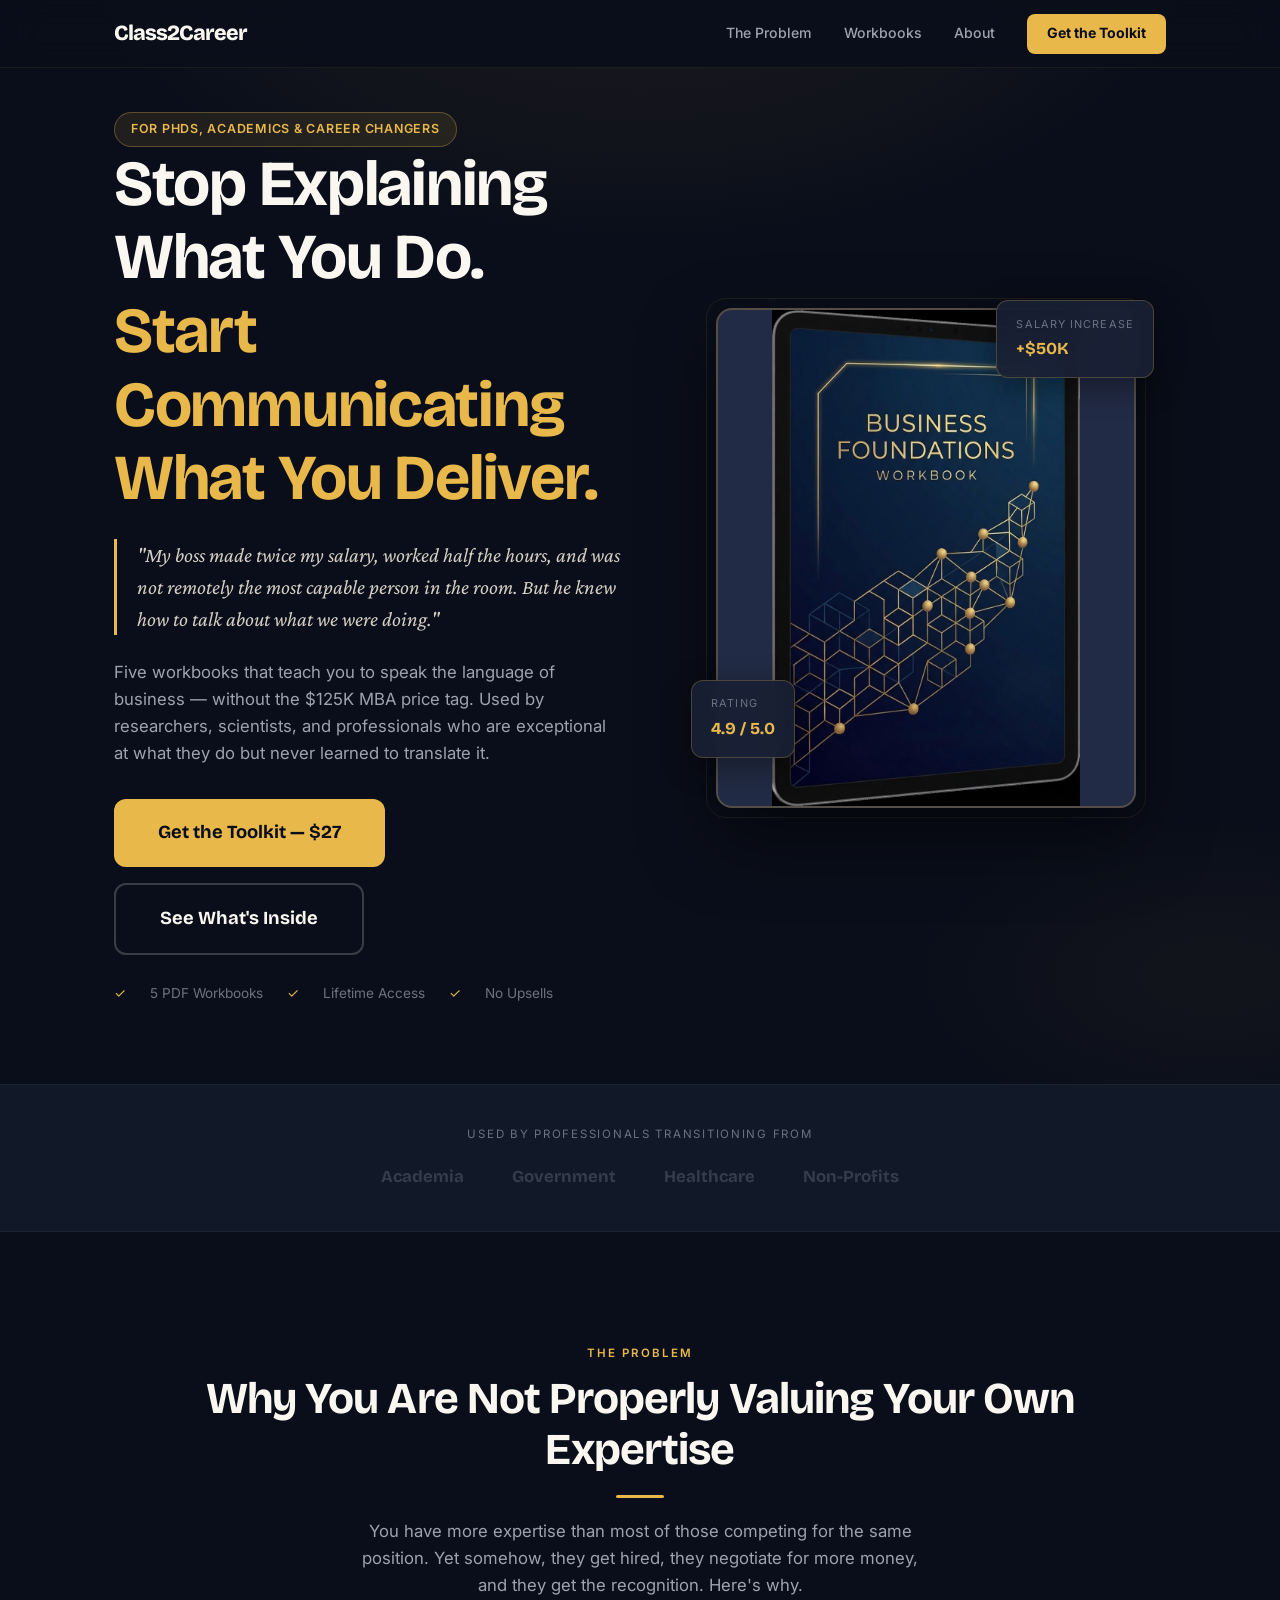
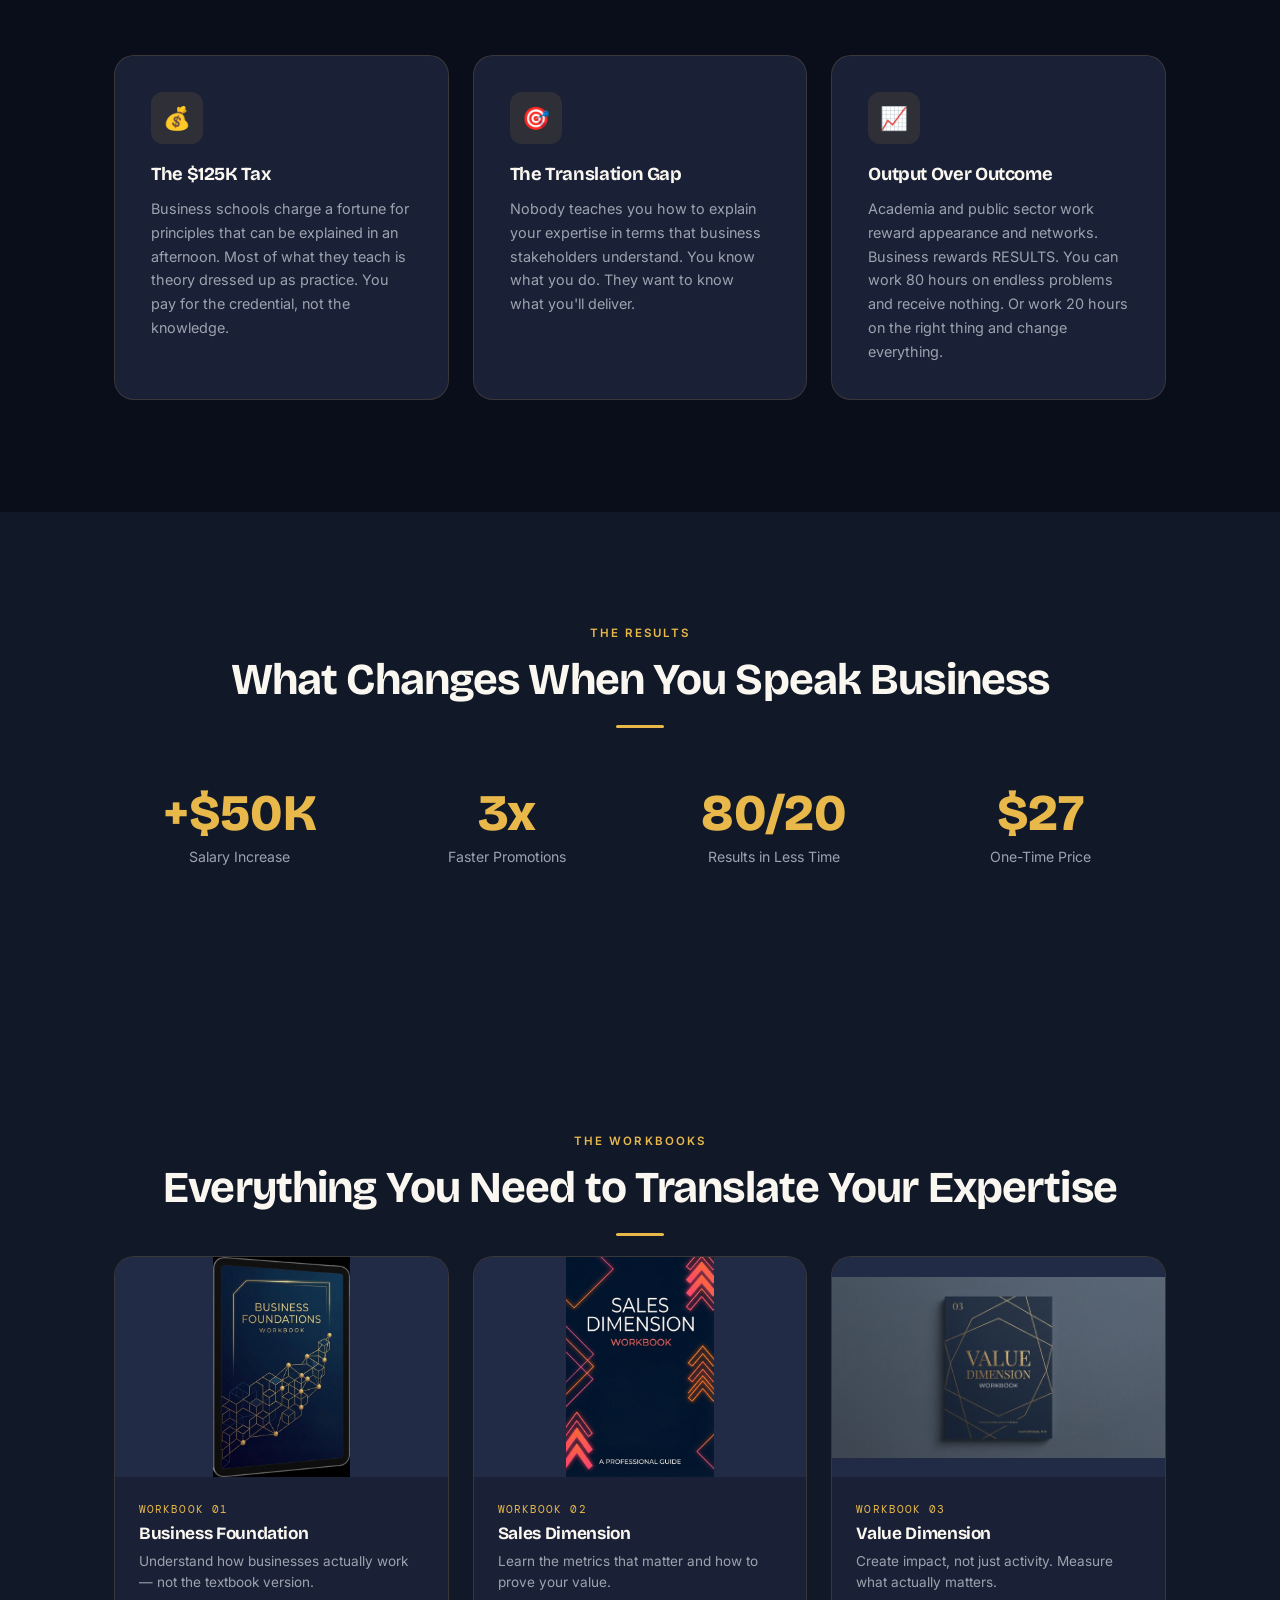
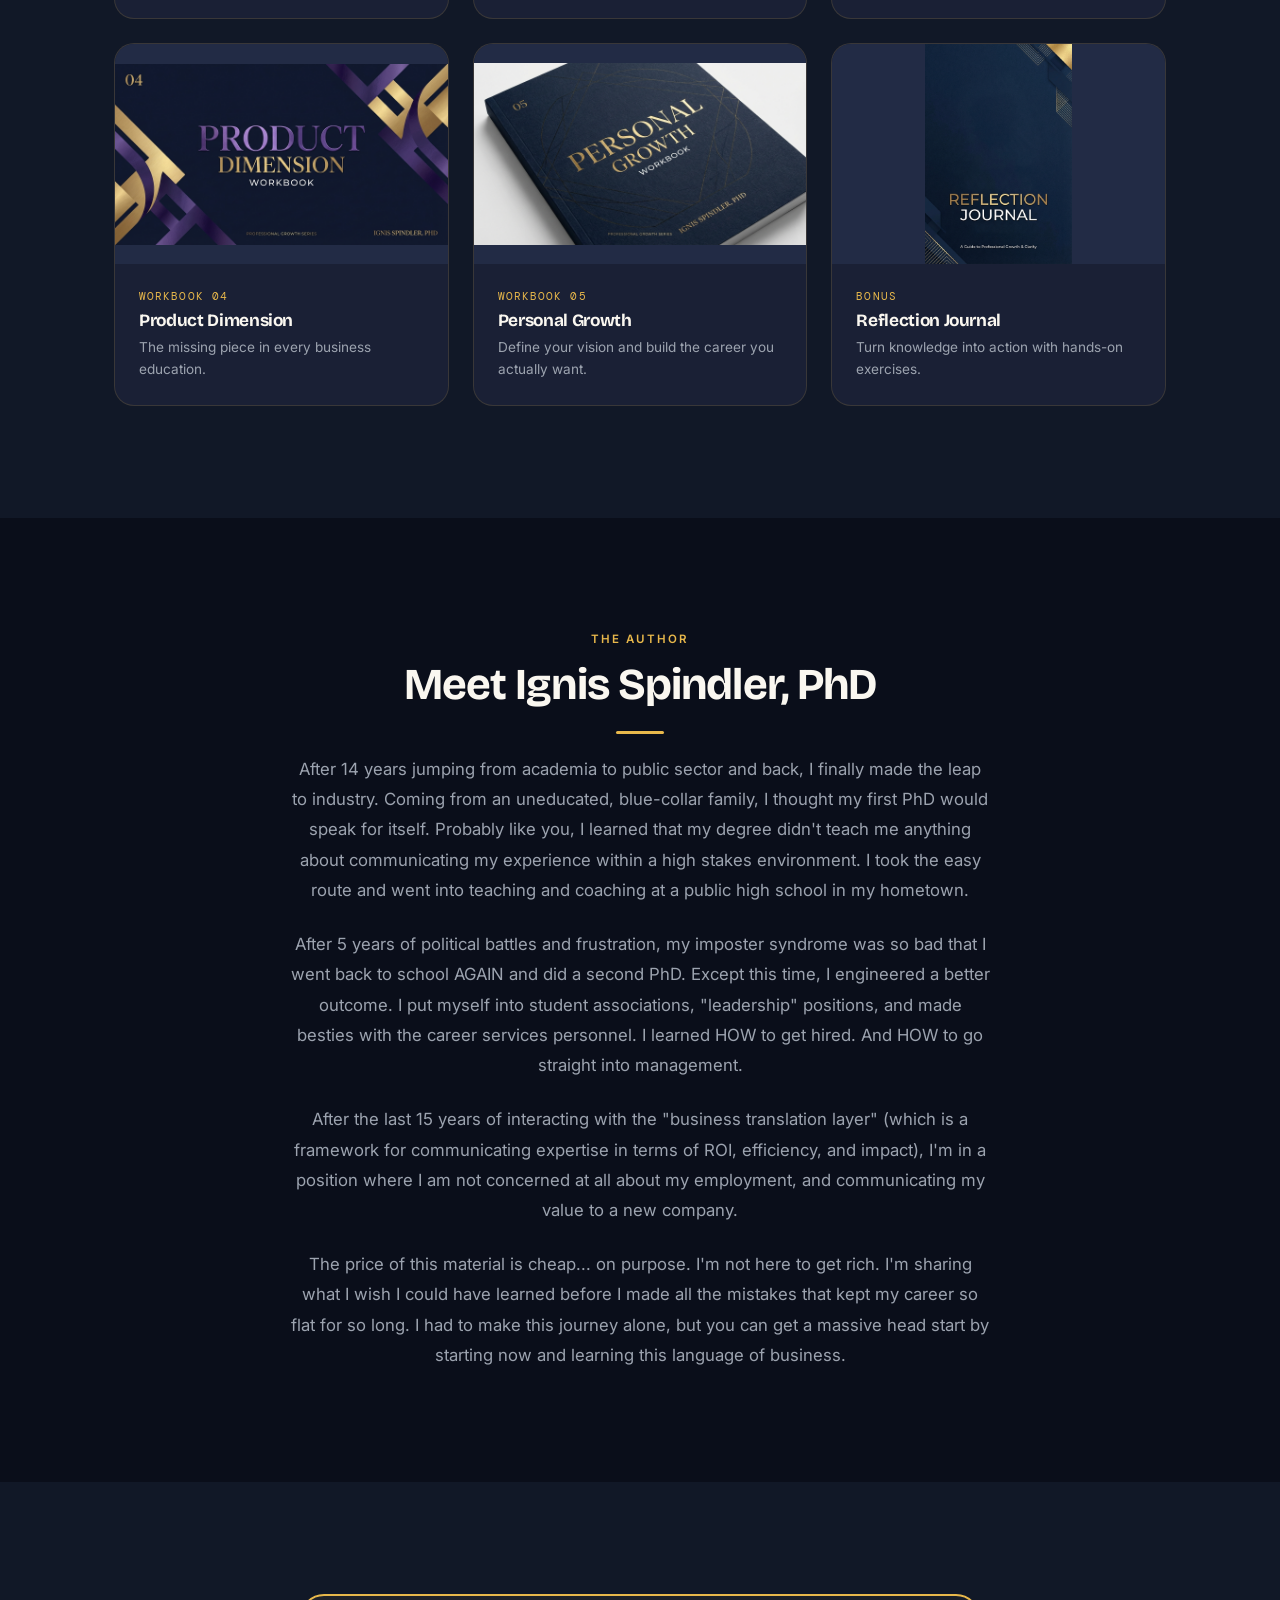
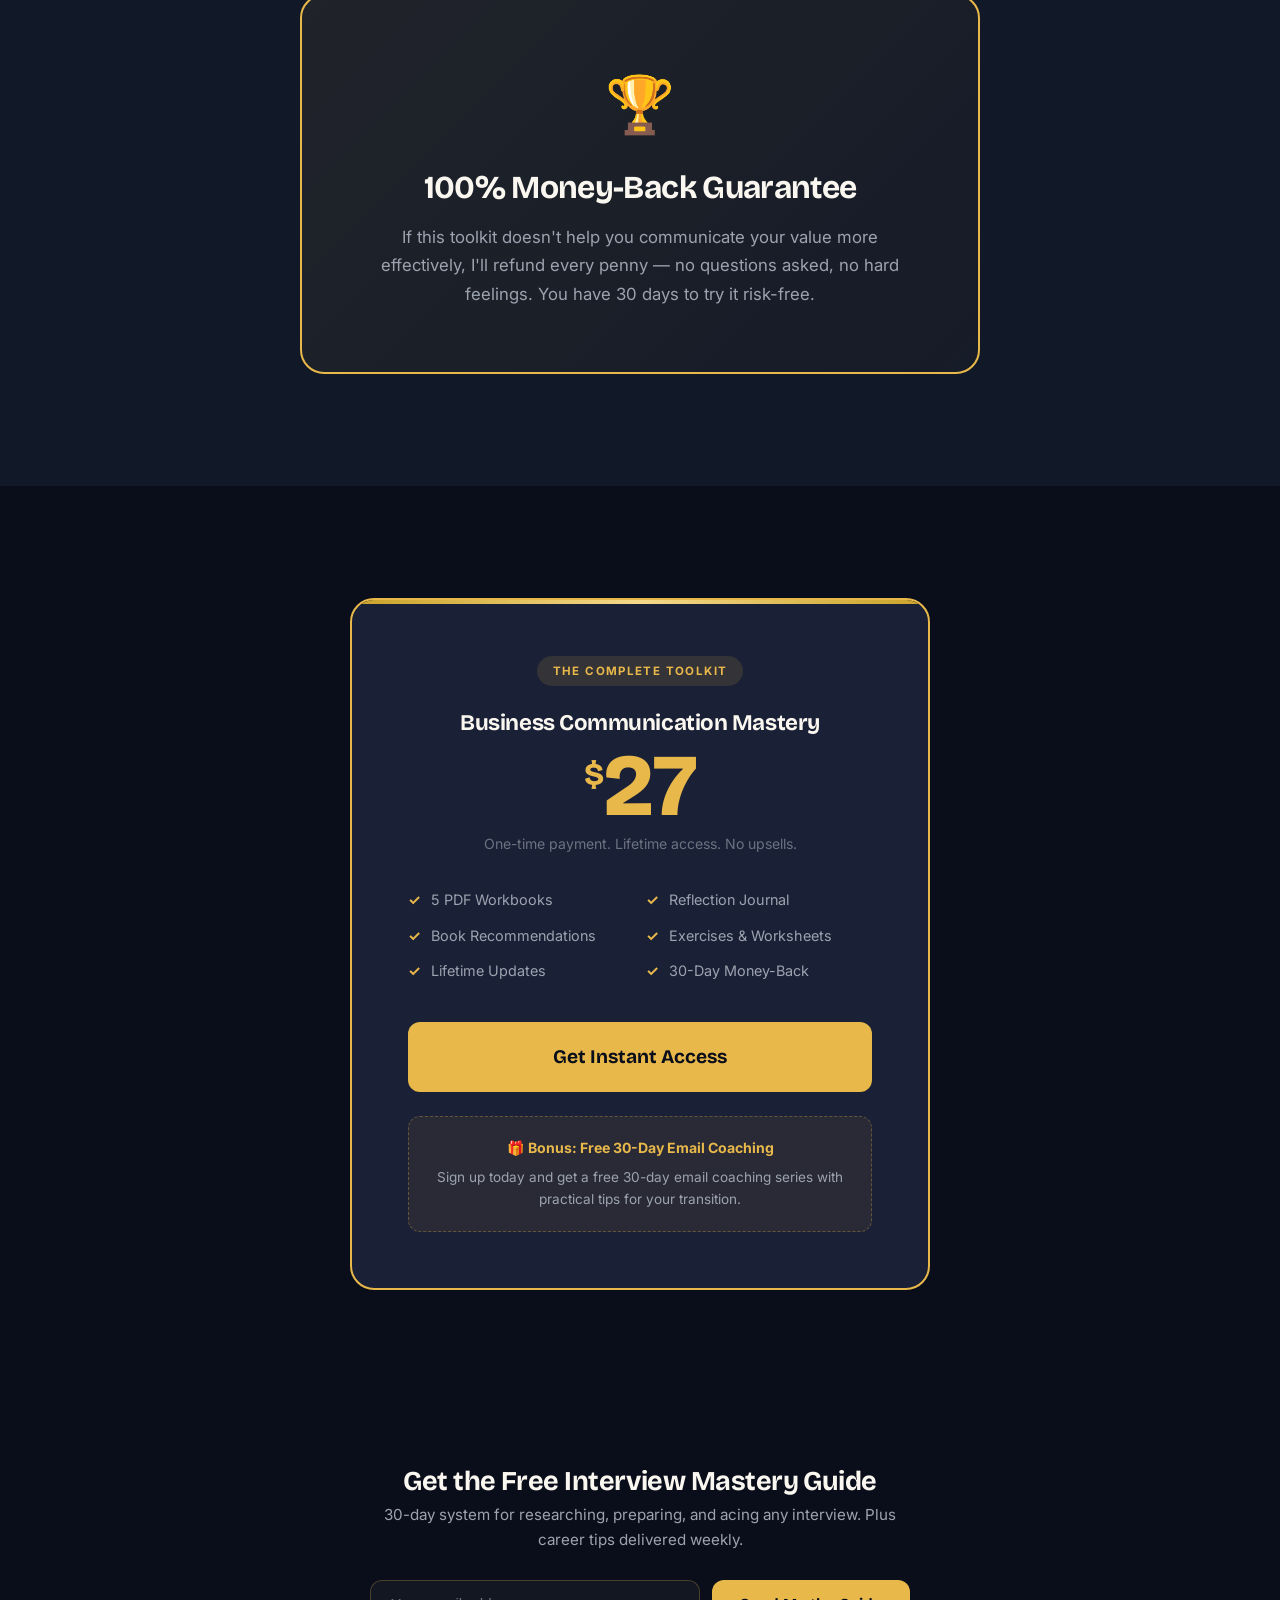
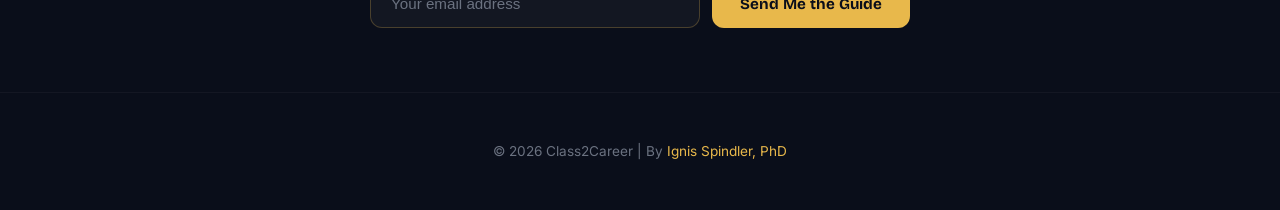
==== index.html @ 1e915c4b "Phase 1: persistent leads, Stripe webhook, product delivery - Replace SQLite (ephemeral /tmp) with U" ====
<!DOCTYPE html>
<html lang="en">
<head>
    <meta charset="UTF-8">
    <meta name="viewport" content="width=device-width, initial-scale=1.0">
    <title>Class2Career | The Business Communication Toolkit</title>
    <meta name="description" content="Stop explaining what you do. Start communicating what you deliver. 5 workbooks that teach you to speak the language of business — without the $125K MBA.">
    <link rel="icon" href="data:image/svg+xml,<svg xmlns='http://www.w3.org/2000/svg' viewBox='0 0 100 100'><rect width='100' height='100' rx='20' fill='%230A0E1A'/><text y='.9em' x='50%' text-anchor='middle' font-size='70' fill='%23E8B84B'>C2</text></svg>">
    <link rel="preconnect" href="https://fonts.googleapis.com">
    <link rel="preconnect" href="https://fonts.gstatic.com" crossorigin>
    <link href="https://fonts.googleapis.com/css2?family=Bricolage+Grotesque:opsz,wght@12..96,400;12..96,500;12..96,600;12..96,700;12..96,800&family=Crimson+Pro:ital,wght@0,400;0,500;0,600;1,400;1,500&family=DM+Mono:wght@400;500&family=Inter:wght@400;500;600&display=swap" rel="stylesheet">
    <style>
        :root {
            --bg-primary: #0A0E1A;
            --bg-secondary: #111827;
            --bg-card: #1A2035;
            --bg-card-hover: #222B45;
            --gold: #E8B84B;
            --gold-dark: #C9A227;
            --gold-light: #F5D98A;
            --cream: #FAF7F0;
            --cream-muted: #D4CEC3;
            --text-primary: #FAF7F0;
            --text-secondary: #9CA3AF;
            --text-muted: #6B7280;
            --border: rgba(232, 184, 75, 0.15);
            --border-hover: rgba(232, 184, 75, 0.4);
            --radius: 12px;
            --radius-lg: 20px;
        }
        * { margin: 0; padding: 0; box-sizing: border-box; }
        html { scroll-behavior: smooth; }
        body { font-family: 'Inter', sans-serif; background: var(--bg-primary); color: var(--text-primary); font-size: 16px; line-height: 1.6; overflow-x: hidden; }
        h1, h2, h3, h4 { font-family: 'Bricolage Grotesque', sans-serif; line-height: 1.15; letter-spacing: -0.02em; }
        img { max-width: 100%; display: block; }
        a { color: inherit; text-decoration: none; }
        .container { max-width: 1100px; margin: 0 auto; padding: 0 1.5rem; }
        .section { padding: 7rem 0; }
        .gold-line { width: 48px; height: 3px; background: var(--gold); border-radius: 2px; margin: 1.25rem auto; }
        .badge { display: inline-flex; align-items: center; gap: 0.5rem; background: rgba(232, 184, 75, 0.1); border: 1px solid rgba(232, 184, 75, 0.3); color: var(--gold); padding: 0.4rem 1rem; border-radius: 50px; font-size: 0.78rem; font-weight: 600; letter-spacing: 0.06em; text-transform: uppercase; }
        .btn { display: inline-flex; align-items: center; justify-content: center; gap: 0.5rem; padding: 1rem 2.25rem; font-family: 'Bricolage Grotesque', sans-serif; font-weight: 700; font-size: 1.05rem; border-radius: var(--radius); border: none; cursor: pointer; transition: all 0.25s ease; }
        .btn-primary { background: var(--gold); color: var(--bg-primary); }
        .btn-primary:hover { background: var(--gold-light); transform: translateY(-3px); box-shadow: 0 8px 30px rgba(232, 184, 75, 0.35); }
        .btn-outline { background: transparent; color: var(--cream); border: 2px solid rgba(250,247,240,0.2); }
        .btn-outline:hover { border-color: var(--gold); color: var(--gold); }
        .btn-lg { padding: 1.2rem 2.75rem; font-size: 1.15rem; }
        
        nav { position: fixed; top: 0; left: 0; right: 0; z-index: 1000; background: rgba(10, 14, 26, 0.93); backdrop-filter: blur(20px); border-bottom: 1px solid rgba(232, 184, 75, 0.08); padding: 0.85rem 0; }
        nav .container { display: flex; justify-content: space-between; align-items: center; }
        .nav-logo { font-family: 'Bricolage Grotesque', sans-serif; font-weight: 800; font-size: 1.35rem; color: var(--cream); letter-spacing: -1px; }
        .nav-logo span { color: var(--gold); }
        .nav-links { display: flex; align-items: center; gap: 2rem; }
        .nav-links a { color: var(--text-secondary); font-size: 0.88rem; font-weight: 500; transition: color 0.2s; }
        .nav-links a:hover { color: var(--cream); }
        .nav-cta { background: var(--gold); color: var(--bg-primary) !important; padding: 0.55rem 1.25rem; border-radius: 8px; font-weight: 700 !important; }
        .nav-cta:hover { background: var(--gold-light) !important; transform: translateY(-2px); }
        
        .hero { min-height: 100vh; padding: 7rem 0 5rem; background: var(--bg-primary); position: relative; overflow: hidden; }
        .hero::before { content: ''; position: absolute; inset: 0; pointer-events: none; background: radial-gradient(ellipse 80% 50% at 50% -5%, rgba(232, 184, 75, 0.09) 0%, transparent 55%), radial-gradient(ellipse 50% 30% at 95% 90%, rgba(232, 184, 75, 0.04) 0%, transparent 50%); }
        .hero-grid { display: grid; grid-template-columns: 1fr 480px; gap: 4rem; align-items: center; position: relative; z-index: 1; }
        .hero h1 { font-size: clamp(2.5rem, 5vw, 4rem); margin-bottom: 1.5rem; color: var(--cream); }
        .hero h1 .gold { color: var(--gold); }
        .hero-quote { font-family: 'Crimson Pro', serif; font-size: 1.3rem; color: var(--cream-muted); font-style: italic; margin-bottom: 1.5rem; padding-left: 1.25rem; border-left: 3px solid var(--gold); line-height: 1.55; }
        .hero-desc { font-size: 1.05rem; color: var(--text-secondary); margin-bottom: 2rem; max-width: 500px; }
        .hero-cta-group { display: flex; gap: 1rem; flex-wrap: wrap; margin-bottom: 1.75rem; }
        .hero-meta { display: flex; align-items: center; gap: 1.5rem; flex-wrap: wrap; font-size: 0.85rem; color: var(--text-muted); }
        .hero-meta span { display: flex; align-items: center; gap: 0.4rem; }
        .hero-meta .check { color: var(--gold); }
        
        .hero-visual { position: relative; display: flex; justify-content: center; }
        .hero-image-wrapper { position: relative; width: 100%; max-width: 420px; }
        .hero-image-wrapper img { width: 100%; max-height: 500px; object-fit: contain; background: var(--bg-card-hover); border-radius: 16px; border: 2px solid rgba(232, 184, 75, 0.25); box-shadow: 0 30px 70px rgba(0,0,0,0.5); }
        .hero-image-wrapper::before { content: ''; position: absolute; inset: -10px; border: 1px solid rgba(232, 184, 75, 0.1); border-radius: 20px; z-index: -1; }
        .float-card { position: absolute; background: rgba(26, 32, 53, 0.92); border: 1px solid rgba(232, 184, 75, 0.25); border-radius: 12px; padding: 0.9rem 1.2rem; backdrop-filter: blur(12px); box-shadow: 0 8px 30px rgba(0,0,0,0.4); }
        .float-card.top-right { top: -8px; right: -18px; }
        .float-card.bottom-left { bottom: 50px; left: -25px; }
        .float-card .card-label { font-size: 0.68rem; text-transform: uppercase; letter-spacing: 0.1em; color: var(--text-muted); margin-bottom: 0.2rem; }
        .float-card .card-value { font-family: 'Bricolage Grotesque', sans-serif; font-weight: 700; font-size: 1.05rem; color: var(--gold); }
        
        .logos-bar { padding: 2.5rem 0; background: var(--bg-secondary); border-top: 1px solid rgba(255,255,255,0.04); border-bottom: 1px solid rgba(255,255,255,0.04); }
        .logos-bar p, .logos-bar-label { text-align: center; font-size: 0.72rem; text-transform: uppercase; letter-spacing: 0.15em; color: var(--text-muted); margin-bottom: 1.25rem; }
        .logos-row { display: flex; justify-content: center; align-items: center; gap: 3rem; flex-wrap: wrap; }
        .logo-item { font-family: 'Bricolage Grotesque', sans-serif; font-weight: 700; font-size: 1.05rem; color: var(--text-muted); opacity: 0.4; }
        
        .section-label { text-align: center; font-size: 0.72rem; text-transform: uppercase; letter-spacing: 0.18em; color: var(--gold); font-weight: 600; margin-bottom: 0.75rem; }
        .section-title { text-align: center; font-size: clamp(1.8rem, 3.5vw, 2.75rem); color: var(--cream); margin-bottom: 0.75rem; }
        .section-subtitle { text-align: center; font-size: 1.05rem; color: var(--text-secondary); max-width: 560px; margin: 0 auto 3.5rem; }
        
        .problem-grid { display: grid; grid-template-columns: repeat(3, 1fr); gap: 1.5rem; }
        .problem-card { background: var(--bg-card); border: 1px solid var(--border); border-radius: var(--radius-lg); padding: 2.25rem; transition: all 0.3s ease; }
        .problem-card:hover { border-color: var(--border-hover); transform: translateY(-4px); }
        .problem-icon { width: 52px; height: 52px; background: rgba(232, 184, 75, 0.1); border-radius: 12px; display: flex; align-items: center; justify-content: center; font-size: 1.4rem; margin-bottom: 1.25rem; }
        .problem-card h3 { font-size: 1.15rem; margin-bottom: 0.75rem; color: var(--cream); }
        .problem-card p { font-size: 0.9rem; color: var(--text-secondary); line-height: 1.65; }
        
        .results-grid { display: grid; grid-template-columns: repeat(4, 1fr); gap: 1rem; }
        .result-item { text-align: center; padding: 2.5rem 1rem; }
        .result-number { font-family: 'Bricolage Grotesque', sans-serif; font-size: 3.2rem; font-weight: 800; color: var(--gold); line-height: 1; margin-bottom: 0.4rem; }
        .result-label { color: var(--text-secondary); font-size: 0.88rem; }
        
        .workbooks-grid { display: grid; grid-template-columns: repeat(3, 1fr); gap: 1.5rem; }
        .workbook-card { background: var(--bg-card); border: 1px solid var(--border); border-radius: var(--radius-lg); overflow: hidden; transition: all 0.3s ease; }
        .workbook-card:hover { border-color: var(--border-hover); transform: translateY(-8px); box-shadow: 0 20px 50px rgba(0,0,0,0.35); }
        .workbook-card img { width: 100%; height: 220px; object-fit: contain; background: var(--bg-card-hover); }
        .workbook-card-body { padding: 1.5rem; }
        .workbook-card-number { font-family: 'DM Mono', monospace; font-size: 0.68rem; color: var(--gold); letter-spacing: 0.1em; text-transform: uppercase; margin-bottom: 0.35rem; }
        .workbook-card h4 { font-size: 1.08rem; margin-bottom: 0.4rem; color: var(--cream); }
        .workbook-card p { font-size: 0.85rem; color: var(--text-secondary); }
        
        .guarantee-box { background: linear-gradient(135deg, rgba(232, 184, 75, 0.07) 0%, rgba(232, 184, 75, 0.02) 100%); border: 2px solid var(--gold); border-radius: 24px; padding: 4rem; text-align: center; max-width: 680px; margin: 0 auto; }
        .guarantee-icon { font-size: 3.5rem; margin-bottom: 1.25rem; }
        .guarantee-box h2 { font-size: 2rem; margin-bottom: 1rem; color: var(--cream); }
        .guarantee-box p { color: var(--text-secondary); font-size: 1.05rem; line-height: 1.7; }
        
        .pricing-card { background: var(--bg-card); border: 2px solid var(--gold); border-radius: 24px; padding: 3.5rem; text-align: center; max-width: 580px; margin: 0 auto; position: relative; overflow: hidden; }
        .pricing-card::before { content: ''; position: absolute; top: 0; left: 0; right: 0; height: 4px; background: linear-gradient(90deg, var(--gold-dark), var(--gold-light), var(--gold-dark)); }
        .pricing-label { display: inline-block; background: rgba(232, 184, 75, 0.12); color: var(--gold); font-size: 0.72rem; font-weight: 700; text-transform: uppercase; letter-spacing: 0.12em; padding: 0.35rem 1rem; border-radius: 50px; margin-bottom: 1.5rem; }
        .pricing-name { font-size: 1.4rem; margin-bottom: 0.4rem; color: var(--cream); }
        .pricing-amount { font-family: 'Bricolage Grotesque', sans-serif; font-size: 5.5rem; font-weight: 800; color: var(--gold); line-height: 1; margin-bottom: 0.2rem; }
        .pricing-amount .currency { font-size: 2rem; vertical-align: super; }
        .pricing-note { color: var(--text-muted); font-size: 0.88rem; margin-bottom: 2rem; }
        .pricing-features { list-style: none; text-align: left; margin-bottom: 2.5rem; display: grid; grid-template-columns: 1fr 1fr; gap: 0.8rem; }
        .pricing-features li { display: flex; align-items: center; gap: 0.6rem; font-size: 0.9rem; color: var(--text-secondary); }
        .pricing-features .check { color: var(--gold); font-weight: 700; flex-shrink: 0; }
        .pricing-cta { display: block; width: 100%; padding: 1.2rem; background: var(--gold); color: var(--bg-primary); font-family: 'Bricolage Grotesque', sans-serif; font-weight: 700; font-size: 1.2rem; border: none; border-radius: var(--radius); cursor: pointer; text-decoration: none; transition: all 0.25s ease; }
        .pricing-cta:hover { background: var(--gold-light); transform: translateY(-2px); box-shadow: 0 8px 30px rgba(232, 184, 75, 0.4); }
        .pricing-bonus { background: rgba(232, 184, 75, 0.07); border: 1px dashed rgba(232, 184, 75, 0.3); border-radius: var(--radius); padding: 1.25rem; margin-top: 1.5rem; }
        .pricing-bonus-title { color: var(--gold); font-weight: 700; font-size: 0.88rem; margin-bottom: 0.25rem; }
        
        .email-section { background: var(--bg-primary); border-top: 1px solid rgba(232, 184, 75, 0.1); border-bottom: 1px solid rgba(232, 184, 75, 0.1); }
        .email-inner { max-width: 540px; margin: 0 auto; text-align: center; }
        .email-inner h3 { font-size: 1.7rem; margin-bottom: 0.4rem; color: var(--cream); }
        .email-inner p { color: var(--text-secondary); margin-bottom: 1.75rem; font-size: 0.95rem; }
        .email-form { display: flex; gap: 0.75rem; }
        .email-form input { flex: 1; padding: 0.9rem 1.25rem; background: rgba(255,255,255,0.04); border: 1.5px solid rgba(232, 184, 75, 0.25); border-radius: var(--radius); color: var(--cream); font-size: 0.95rem; outline: none; transition: border-color 0.2s; }
        .email-form input:focus { border-color: var(--gold); }
        .email-form input::placeholder { color: var(--text-muted); }
        .email-form button { padding: 0.9rem 1.75rem; background: var(--gold); color: var(--bg-primary); border: none; border-radius: var(--radius); font-weight: 700; font-family: 'Bricolage Grotesque', sans-serif; font-size: 0.95rem; cursor: pointer; white-space: nowrap; transition: all 0.2s; }
        .email-form button:hover { background: var(--gold-light); }
        
        footer { padding: 3rem 0; background: var(--bg-primary); border-top: 1px solid rgba(255,255,255,0.04); text-align: center; }
        footer p { color: var(--text-muted); font-size: 0.85rem; }
        footer a { color: var(--gold); text-decoration: none; }
        
        @media (max-width: 1024px) {
            .hero-grid { grid-template-columns: 1fr; text-align: center; }
            .hero-desc { margin: 0 auto 2rem; }
            .hero-cta-group { justify-content: center; }
            .hero-meta { justify-content: center; }
            .hero-visual { display: none; }
            .problem-grid, .workbooks-grid { grid-template-columns: 1fr; }
            .results-grid { grid-template-columns: repeat(2, 1fr); }
            .pricing-features { grid-template-columns: 1fr; }
        }
        @media (max-width: 768px) {
            .nav-links { display: none; }
            .section { padding: 5rem 0; }
            .email-form { flex-direction: column; }
            .guarantee-box, .pricing-card { padding: 2.5rem 1.5rem; }
        }
    </style>

    <script>
    // ─── Audience Config ───────────────────────────────────────────────────
    window.audienceConfig = {
        'phd2pro.com': {
            badge: 'For PhDs & Academics',
            headline: 'Stop Explaining Your Research.<br><span class="gold">Start Communicating Your Impact.</span>',
            subtitle: 'Five workbooks that teach PhDs and academics to speak the language of industry — without the $125K MBA price tag.',
            logo: 'PhD2Pro',
            logoText: 'PhD2Pro'
        },
        'class2careers.com': {
            badge: 'For Students Entering the Workforce',
            headline: 'Stop Learning Business.<br><span class="gold">Start Doing Business.</span>',
            subtitle: 'Five workbooks that teach you to speak the language of business — without the $125K MBA price tag.',
            socialProofLabel: 'Used by graduates of',
            socialProofItems: ['Arizona State University', 'Rutgers University', 'University of Virginia', 'University of Florida', 'Howard University', 'Seton Hall University'],
            heroDescription: 'Used by former students, researchers, and public sector professionals who are exceptional at what they do but never learned to translate it.',
            logo: 'Class2Careers',
            logoText: 'Class2Careers',
            footerBrand: 'Class2Careers',
            footerLink: 'https://class2careers.com'
        },
        'transition2corporate.com': {
            badge: 'For Public Sector Professionals',
            headline: 'Stop Government Speak.<br><span class="gold">Start Talking Value.</span>',
            subtitle: 'Five workbooks that teach public sector professionals to communicate in terms business leaders understand.',
            description: 'Used by former teachers, utility professionals, and government employees who are exceptional at what they do but never learned to translate the VALUE in it.',
            logo: 'Transition2Corporate',
            logoText: 'Transition2Corporate'
        },
        'biztranslation.com': {
            badge: 'For PhDs, Academics & Career Changers',
            headline: 'Stop Explaining What You Do.<br><span class="gold">Start Communicating What You Deliver.</span>',
            subtitle: 'Five workbooks that teach you to speak the language of business — without the $125K MBA price tag.',
            logo: 'BizTranslation',
            logoText: 'BizTranslation'
        },
        // Naked domains (without www - these redirect from browser)
        'class2careers.com': {
            badge: 'For Students Entering the Workforce',
            headline: 'Stop Learning Business.<br><span class="gold">Start Doing Business.</span>',
            subtitle: 'Five workbooks that teach you to speak the language of business — without the $125K MBA price tag.',
            socialProofLabel: 'Used by graduates of',
            socialProofItems: ['Arizona State University', 'Rutgers University', 'University of Virginia', 'University of Florida', 'Howard University', 'Seton Hall University'],
            heroDescription: 'Used by former students, researchers, and public sector professionals who are exceptional at what they do but never learned to translate it.',
            logo: 'Class2Careers',
            logoText: 'Class2Careers',
            footerBrand: 'Class2Careers',
            footerLink: 'https://class2careers.com'
        },
        'transition2corporate.com': {
            badge: 'For Public Sector Professionals',
            headline: 'Stop Government Speak.<br><span class="gold">Start Talking Value.</span>',
            subtitle: 'Five workbooks that teach public sector professionals to communicate in terms business leaders understand.',
            description: 'Used by former teachers, utility professionals, and government employees who are exceptional at what they do but never learned to translate the VALUE in it.',
            logo: 'Transition2Corporate',
            logoText: 'Transition2Corporate'
        },
        'biztranslation.com': {
            badge: 'For PhDs, Academics & Career Changers',
            headline: 'Stop Explaining What You Do.<br><span class="gold">Start Communicating What You Deliver.</span>',
            subtitle: 'Five workbooks that teach you to speak the language of business — without the $125K MBA price tag.',
            logo: 'BizTranslation',
            logoText: 'BizTranslation'
        },
        'phd2pro.com': {
            badge: 'For PhDs & Academics',
            headline: 'Stop Explaining Your Research.<br><span class="gold">Start Communicating Your Impact.</span>',
            subtitle: 'Five workbooks that teach PhDs and academics to speak the language of industry — without the $125K MBA price tag.',
            logo: 'PhD2Pro',
            logoText: 'PhD2Pro'
        },
        'default': {
            badge: 'For PhDs, Academics & Career Changers',
            headline: 'Stop Explaining What You Do.<br><span class="gold">Start Communicating What You Deliver.</span>',
            subtitle: 'Five workbooks that teach you to speak the language of business — without the $125K MBA price tag.',
            socialProofLabel: 'Used by professionals transitioning from',
            socialProofItems: ['Academia', 'Government', 'Healthcare', 'Non-Profits'],
            heroDescription: 'Used by researchers, scientists, and professionals who are exceptional at what they do but never learned to translate it.',
            logo: 'Class2Career',
            logoText: 'Class2Career',
            footerBrand: 'Class2Career',
            footerLink: 'https://class2careers.com'
        }
    };

    // ─── Init ─────────────────────────────────────────────────────────────
    document.addEventListener('DOMContentLoaded', function() {
        var host = window.location.hostname.replace(/^www\./, '').toLowerCase();
        var cfg = window.audienceConfig[host];
        cfg = cfg || window.audienceConfig['default'];
        
        // Dynamic document title
        document.title = cfg.logoText + ' | The Business Communication Toolkit';
        
        // Set badge
        var badgeEl = document.getElementById('hero-badge');
        if (badgeEl) {
            badgeEl.textContent = cfg.badge;
        }
        
        // Set headline
        var headlineEl = document.getElementById('hero-headline');
        if (headlineEl) headlineEl.innerHTML = cfg.headline;
        
        // Set subtitle
        var subEl = document.getElementById('hero-subtitle');
        if (subEl) {
            subEl.textContent = cfg.subtitle;
        }
        
        // Set description (the "Used by..." line)
        var descEl = document.getElementById('hero-description');
        if (descEl && cfg.description) descEl.textContent = cfg.description;
        
        // Set nav logo
        var logoEl = document.getElementById('nav-logo');
        if (logoEl) logoEl.innerHTML = cfg.logo;
        
        // Set footer
        var footerBrandEl = document.getElementById('footer-brand');
        var footerLinkEl = document.getElementById('footer-link');
        if (footerBrandEl) footerBrandEl.textContent = cfg.footerBrand || cfg.logoText;
        if (footerLinkEl && cfg.footerLink) footerLinkEl.href = cfg.footerLink;
        
        // Set hero description
        var heroDescEl = document.getElementById('hero-description');
        if (cfg.heroDescription && heroDescEl) heroDescEl.textContent = cfg.heroDescription;
        
        // Set social proof
        var proofLabelEl = document.getElementById('social-proof-label');
        var proofItemsEl = document.getElementById('social-proof-items');
        if (cfg.socialProofLabel && proofLabelEl) proofLabelEl.textContent = cfg.socialProofLabel;
        if (cfg.socialProofItems && proofItemsEl) {
            proofItemsEl.innerHTML = cfg.socialProofItems.map(function(item) {
                return '<span class="logo-item">' + item + '</span>';
            }).join('');
        }
        
        // Track source
        var utm = new URLSearchParams(window.location.search);
        var source = utm.get('utm_source') || host || 'direct';
        var medium = utm.get('utm_medium') || 'organic';
        var campaign = utm.get('utm_campaign') || '';
        
        var tracker = JSON.parse(localStorage.getItem('c2c_tracker') || '{}');
        tracker.source = source;
        tracker.medium = medium;
        tracker.campaign = campaign;
        tracker.first_touch = tracker['first_touch'] || source;
        tracker.timestamp = Date.now();
        localStorage.setItem('c2c_tracker', JSON.stringify(tracker));
        
        if (typeof gtag !== 'undefined') {
            gtag('event', 'page_view', { event_category: 'engagement', event_label: source + ' / ' + medium });
        }
        
        // CTA click tracking
        var ctaBtn = document.getElementById('cta-primary');
        if (ctaBtn) {
            ctaBtn.addEventListener('click', function() {
                var t = JSON.parse(localStorage.getItem('c2c_tracker') || '{}');
                t.conversion_clicked = Date.now();
                localStorage.setItem('c2c_tracker', JSON.stringify(t));
                if (typeof gtag !== 'undefined') gtag('event', 'cta_click', { event_category: 'conversion', event_label: source });
            });
        }
        
        // Email signup tracking
        var emailForm = document.querySelector('.email-form');
        if (emailForm) {
            emailForm.addEventListener('submit', function() {
                var t = JSON.parse(localStorage.getItem('c2c_tracker') || '{}');
                t.email_captured = Date.now();
                localStorage.setItem('c2c_tracker', JSON.stringify(t));
            });
        }
    });
    </script>
</head>
<body>
    <nav>
        <div class="container">
            <a href="#" class="nav-logo" id="nav-logo">Class2Career</a>
            <div class="nav-links">
                <a href="#problem">The Problem</a>
                <a href="#workbooks">Workbooks</a>
                <a href="#about">About</a>
                <a href="#pricing" class="nav-cta">Get the Toolkit</a>
            </div>
        </div>
    </nav>

    <section class="hero">
        <div class="container">
            <div class="hero-grid">
                <div class="hero-content">
                    <div class="badge" id="hero-badge">Loading...</div>
                    <h1 id="hero-headline">Stop Explaining What You Do.<br><span class="gold">Start Communicating What You Deliver.</span></h1>
                    <p class="hero-quote">"My boss made twice my salary, worked half the hours, and was not remotely the most capable person in the room. But he knew how to talk about what we were doing."</p>
                    <p class="hero-desc"><span id="hero-subtitle">Five workbooks that teach you to speak the language of business — without the $125,000 MBA price tag.</span> <span id="hero-description">Used by researchers, scientists, and professionals who are exceptional at what they do but never learned to translate it.</span></p>
                    <div class="hero-cta-group">
                        <a href="#pricing" class="btn btn-primary btn-lg" id="cta-primary">Get the Toolkit — $27</a>
                        <a href="#workbooks" class="btn btn-outline btn-lg">See What's Inside</a>
                    </div>
                    <div class="hero-meta">
                        <span class="check">&#10003;</span> 5 PDF Workbooks
                        <span class="check">&#10003;</span> Lifetime Access
                        <span class="check">&#10003;</span> No Upsells
                    </div>
                </div>
                <div class="hero-visual">
                    <div class="hero-image-wrapper">
                        <img src="/assets/covers/cover-01-business-foundation.png" alt="Business Foundation Workbook">
                        <div class="float-card top-right">
                            <div class="card-label">Salary Increase</div>
                            <div class="card-value">+$50K</div>
                        </div>
                        <div class="float-card bottom-left">
                            <div class="card-label">Rating</div>
                            <div class="card-value">4.9 / 5.0</div>
                        </div>
                    </div>
                </div>
            </div>
        </div>
    </section>

    <div class="logos-bar">
        <div class="container">
            <p id="social-proof-label" class="logos-bar-label">Used by professionals transitioning from</p>
            <div id="social-proof-items" class="logos-row">
                <span class="logo-item">MIT</span>
                <span class="logo-item">Harvard</span>
                <span class="logo-item">NASA</span>
                <span class="logo-item">NIH</span>
                <span class="logo-item">Defense Dept.</span>
            </div>
        </div>
    </div>

    <section id="problem" class="section" style="background: var(--bg-primary);">
        <div class="container">
            <p class="section-label">The Problem</p>
            <h2 class="section-title">Why You Are Not Properly Valuing Your Own Expertise</h2>
            <div class="gold-line"></div>
            <p class="section-subtitle">You have more expertise than most of those competing for the same position. Yet somehow, they get hired, they negotiate for more money, and they get the recognition. Here's why.</p>
            <div class="problem-grid">
                <div class="problem-card">
                    <div class="problem-icon">&#128176;</div>
                    <h3>The $125K Tax</h3>
                    <p>Business schools charge a fortune for principles that can be explained in an afternoon. Most of what they teach is theory dressed up as practice. You pay for the credential, not the knowledge.</p>
                </div>
                <div class="problem-card">
                    <div class="problem-icon">&#127919;</div>
                    <h3>The Translation Gap</h3>
                    <p>Nobody teaches you how to explain your expertise in terms that business stakeholders understand. You know what you do. They want to know what you'll deliver.</p>
                </div>
                <div class="problem-card">
                    <div class="problem-icon">&#128200;</div>
                    <h3>Output Over Outcome</h3>
                    <p>Academia and public sector work reward appearance and networks. Business rewards RESULTS. You can work 80 hours on endless problems and receive nothing. Or work 20 hours on the right thing and change everything.</p>
                </div>
            </div>
        </div>
    </section>

    <section class="section" style="background: var(--bg-secondary);">
        <div class="container">
            <p class="section-label">The Results</p>
            <h2 class="section-title">What Changes When You Speak Business</h2>
            <div class="gold-line"></div>
            <div class="results-grid">
                <div class="result-item">
                    <div class="result-number">+$50K</div>
                    <div class="result-label">Salary Increase</div>
                </div>
                <div class="result-item">
                    <div class="result-number">3x</div>
                    <div class="result-label">Faster Promotions</div>
                </div>
                <div class="result-item">
                    <div class="result-number">80/20</div>
                    <div class="result-label">Results in Less Time</div>
                </div>
                <div class="result-item">
                    <div class="result-number">$27</div>
                    <div class="result-label">One-Time Price</div>
                </div>
            </div>
        </div>
    </section>

    <section id="workbooks" class="section" style="background: var(--bg-secondary);">
        <div class="container">
            <p class="section-label">The Workbooks</p>
            <h2 class="section-title">Everything You Need to Translate Your Expertise</h2>
            <div class="gold-line"></div>
            <div class="workbooks-grid">
                <div class="workbook-card">
                    <img src="/assets/covers/cover-01-business-foundation.png" alt="Business Foundation">
                    <div class="workbook-card-body">
                        <div class="workbook-card-number">Workbook 01</div>
                        <h4>Business Foundation</h4>
                        <p>Understand how businesses actually work — not the textbook version.</p>
                    </div>
                </div>
                <div class="workbook-card">
                    <img src="/assets/covers/cover-02-sales-dimension.png" alt="Sales Dimension">
                    <div class="workbook-card-body">
                        <div class="workbook-card-number">Workbook 02</div>
                        <h4>Sales Dimension</h4>
                        <p>Learn the metrics that matter and how to prove your value.</p>
                    </div>
                </div>
                <div class="workbook-card">
                    <img src="/assets/covers/cover-03-value-dimension.png" alt="Value Dimension">
                    <div class="workbook-card-body">
                        <div class="workbook-card-number">Workbook 03</div>
                        <h4>Value Dimension</h4>
                        <p>Create impact, not just activity. Measure what actually matters.</p>
                    </div>
                </div>
                <div class="workbook-card">
                    <img src="/assets/covers/cover-04-product-dimension.png" alt="Product Dimension">
                    <div class="workbook-card-body">
                        <div class="workbook-card-number">Workbook 04</div>
                        <h4>Product Dimension</h4>
                        <p>The missing piece in every business education.</p>
                    </div>
                </div>
                <div class="workbook-card">
                    <img src="/assets/covers/cover-05-personal-growth.png" alt="Personal Growth">
                    <div class="workbook-card-body">
                        <div class="workbook-card-number">Workbook 05</div>
                        <h4>Personal Growth</h4>
                        <p>Define your vision and build the career you actually want.</p>
                    </div>
                </div>
                <div class="workbook-card">
                    <img src="/assets/covers/cover-06-reflection-journal.png" alt="Reflection Journal">
                    <div class="workbook-card-body">
                        <div class="workbook-card-number">Bonus</div>
                        <h4>Reflection Journal</h4>
                        <p>Turn knowledge into action with hands-on exercises.</p>
                    </div>
                </div>
            </div>
        </div>
    </section>

    <section class="section" style="background: var(--bg-primary);" id="about">
        <div class="container">
            <p class="section-label">The Author</p>
            <h2 class="section-title">Meet Ignis Spindler, PhD</h2>
            <div class="gold-line"></div>
            <p style="max-width: 700px; margin: 0 auto; text-align: center; font-size: 1.05rem; color: var(--text-secondary); line-height: 1.8;">
            After 14 years jumping from academia to public sector and back, I finally made the leap to industry. Coming from an uneducated, blue-collar family, I thought my first PhD would speak for itself. Probably like you, I learned that my degree didn't teach me anything about communicating my experience within a high stakes environment. I took the easy route and went into teaching and coaching at a public high school in my hometown.
            </p>
            <p style="max-width: 700px; margin: 1.5rem auto 0; text-align: center; font-size: 1.05rem; color: var(--text-secondary); line-height: 1.8;">
            After 5 years of political battles and frustration, my imposter syndrome was so bad that I went back to school AGAIN and did a second PhD. Except this time, I engineered a better outcome. I put myself into student associations, "leadership" positions, and made besties with the career services personnel. I learned HOW to get hired. And HOW to go straight into management.
            </p>
            <p style="max-width: 700px; margin: 1.5rem auto 0; text-align: center; font-size: 1.05rem; color: var(--text-secondary); line-height: 1.8;">
            After the last 15 years of interacting with the "business translation layer" (which is a framework for communicating expertise in terms of ROI, efficiency, and impact), I'm in a position where I am not concerned at all about my employment, and communicating my value to a new company.
            </p>
            <p style="max-width: 700px; margin: 1.5rem auto 0; text-align: center; font-size: 1.05rem; color: var(--text-secondary); line-height: 1.8;">
            The price of this material is cheap... on purpose. I'm not here to get rich. I'm sharing what I wish I could have learned before I made all the mistakes that kept my career so flat for so long. I had to make this journey alone, but you can get a massive head start by starting now and learning this language of business.
            </p>
        </div>
    </section>

    <section class="section" style="background: var(--bg-secondary);">
        <div class="container">
            <div class="guarantee-box">
                <div class="guarantee-icon">&#127942;</div>
                <h2>100% Money-Back Guarantee</h2>
                <p>If this toolkit doesn't help you communicate your value more effectively, I'll refund every penny — no questions asked, no hard feelings. You have 30 days to try it risk-free.</p>
            </div>
        </div>
    </section>

    <section id="pricing" class="section" style="background: var(--bg-primary);">
        <div class="container">
            <div class="pricing-card">
                <div class="pricing-label">The Complete Toolkit</div>
                <h3 class="pricing-name">Business Communication Mastery</h3>
                <div class="pricing-amount"><span class="currency">$</span>27</div>
                <p class="pricing-note">One-time payment. Lifetime access. No upsells.</p>
                <ul class="pricing-features">
                    <li><span class="check">&#10003;</span> 5 PDF Workbooks</li>
                    <li><span class="check">&#10003;</span> Reflection Journal</li>
                    <li><span class="check">&#10003;</span> Book Recommendations</li>
                    <li><span class="check">&#10003;</span> Exercises & Worksheets</li>
                    <li><span class="check">&#10003;</span> Lifetime Updates</li>
                    <li><span class="check">&#10003;</span> 30-Day Money-Back</li>
                </ul>
                <a href="STRIPE_PAYMENT_LINK" class="pricing-cta" target="_blank" rel="noopener">Get Instant Access</a>
                <div class="pricing-bonus">
                    <div class="pricing-bonus-title">&#127873; Bonus: Free 30-Day Email Coaching</div>
                    <p style="font-size: 0.85rem; color: var(--text-secondary); margin-top: 0.5rem;">Sign up today and get a free 30-day email coaching series with practical tips for your transition.</p>
                </div>
            </div>
        </div>
    </section>

    <section class="section" style="background: var(--bg-primary); padding: 4rem 0;">
        <div class="container">
            <div class="email-inner">
                <h3>Get the Free Interview Mastery Guide</h3>
                <p>30-day system for researching, preparing, and acing any interview. Plus career tips delivered weekly.</p>
                <form class="email-form" action="/subscribe" method="POST">
                    <input type="email" name="email" placeholder="Your email address" required>
                    <input type="hidden" name="lead_magnet" value="interview-mastery-guide">
                    <button type="submit">Send Me the Guide</button>
                </form>
            </div>
        </div>
    </section>

    <footer>
        <div class="container">
            <p>&#169; 2026 Class2Career | By <a href="#">Ignis Spindler, PhD</a></p>
        </div>
    </footer>

    <script>
    // Track CTA clicks
        var ctaBtn = document.getElementById('cta-primary');
        if (ctaBtn) {
            ctaBtn.addEventListener('click', function() {
                var tracker = JSON.parse(localStorage.getItem('c2c_tracker') || '{}');
                tracker.conversion_clicked = Date.now();
                tracker.conversion_clicked_at = window.location.href;
                localStorage.setItem('c2c_tracker', JSON.stringify(tracker));
                if (typeof gtag !== 'undefined') {
                    gtag('event', 'cta_click', {
                        event_category: 'conversion',
                        event_label: tracker.source + ' / ' + tracker.medium
                    });
                }
            });
        }
        
        // Track email signup
        var emailForm = document.querySelector('.email-form');
        if (emailForm) {
            emailForm.addEventListener('submit', function() {
                var tracker = JSON.parse(localStorage.getItem('c2c_tracker') || '{}');
                tracker.email_captured = Date.now();
                localStorage.setItem('c2c_tracker', JSON.stringify(tracker));
            });
        }
    });
    </script>
</body>
</html>
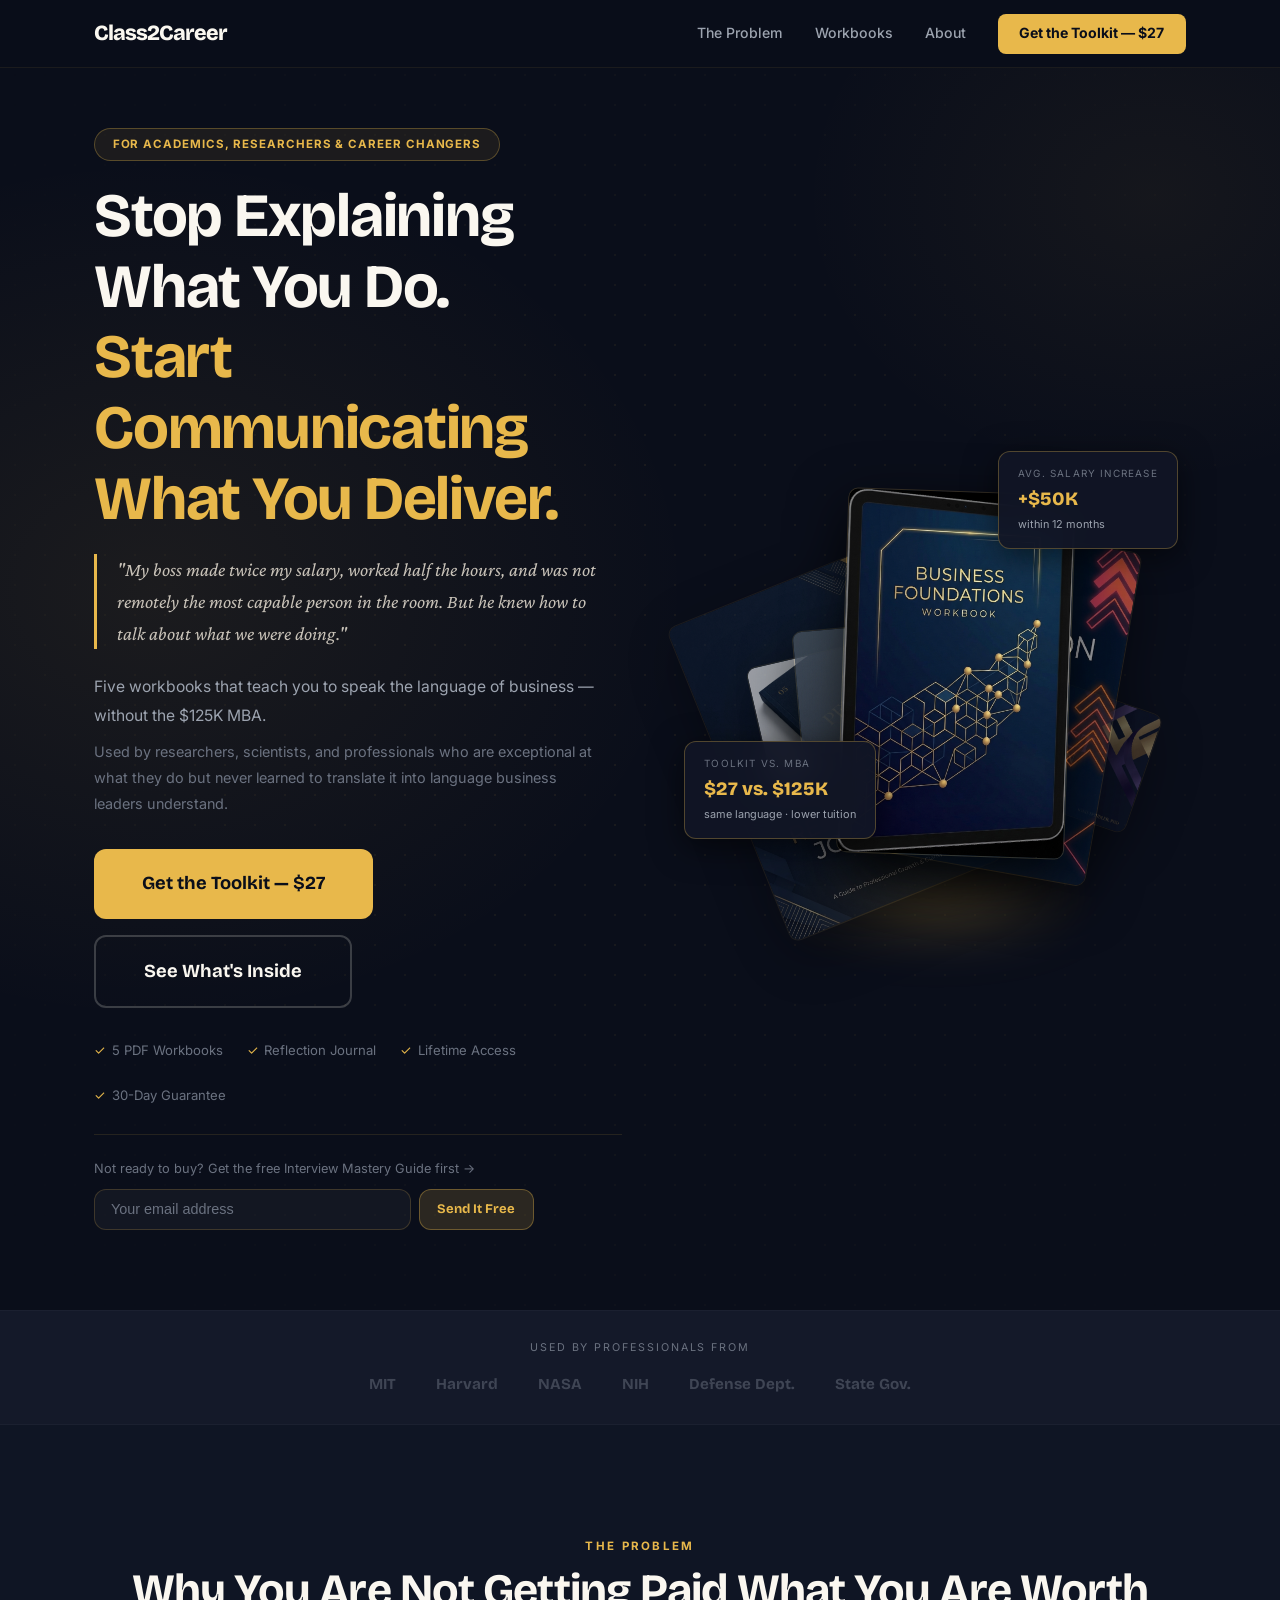
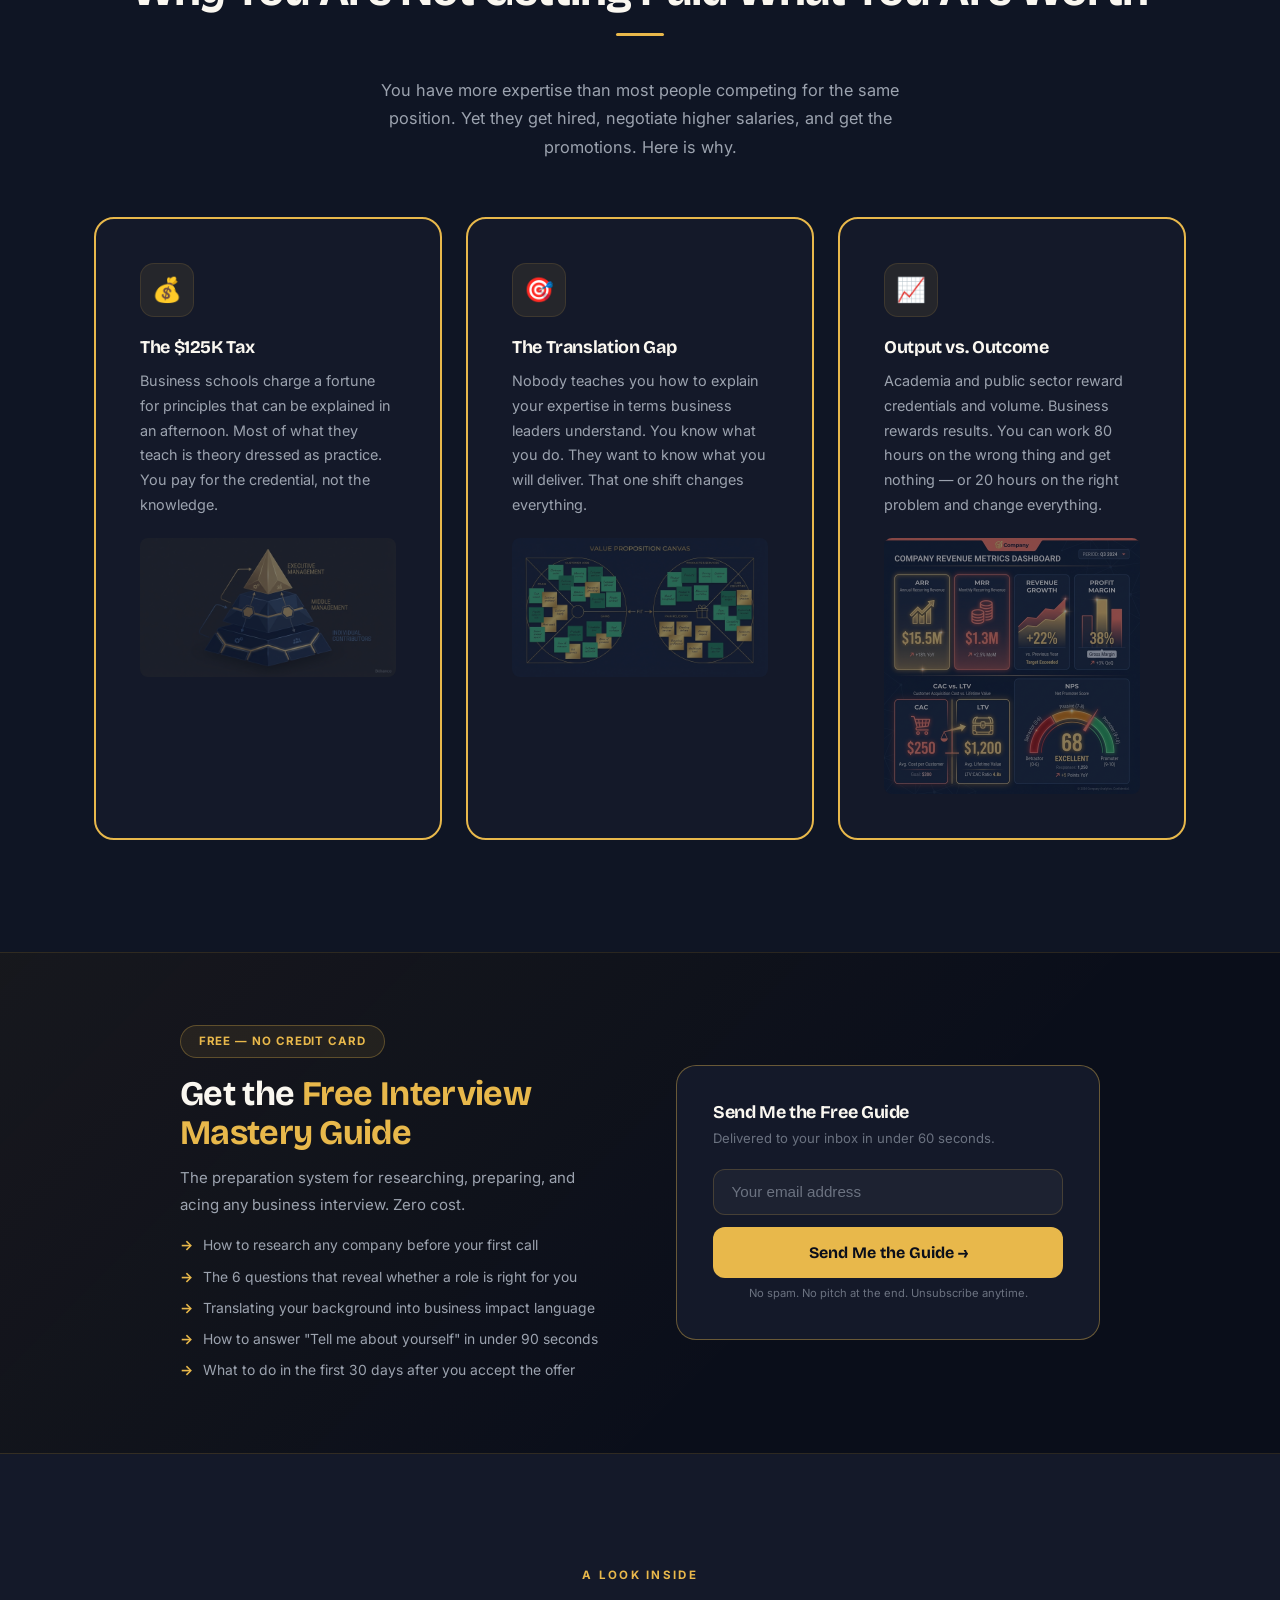
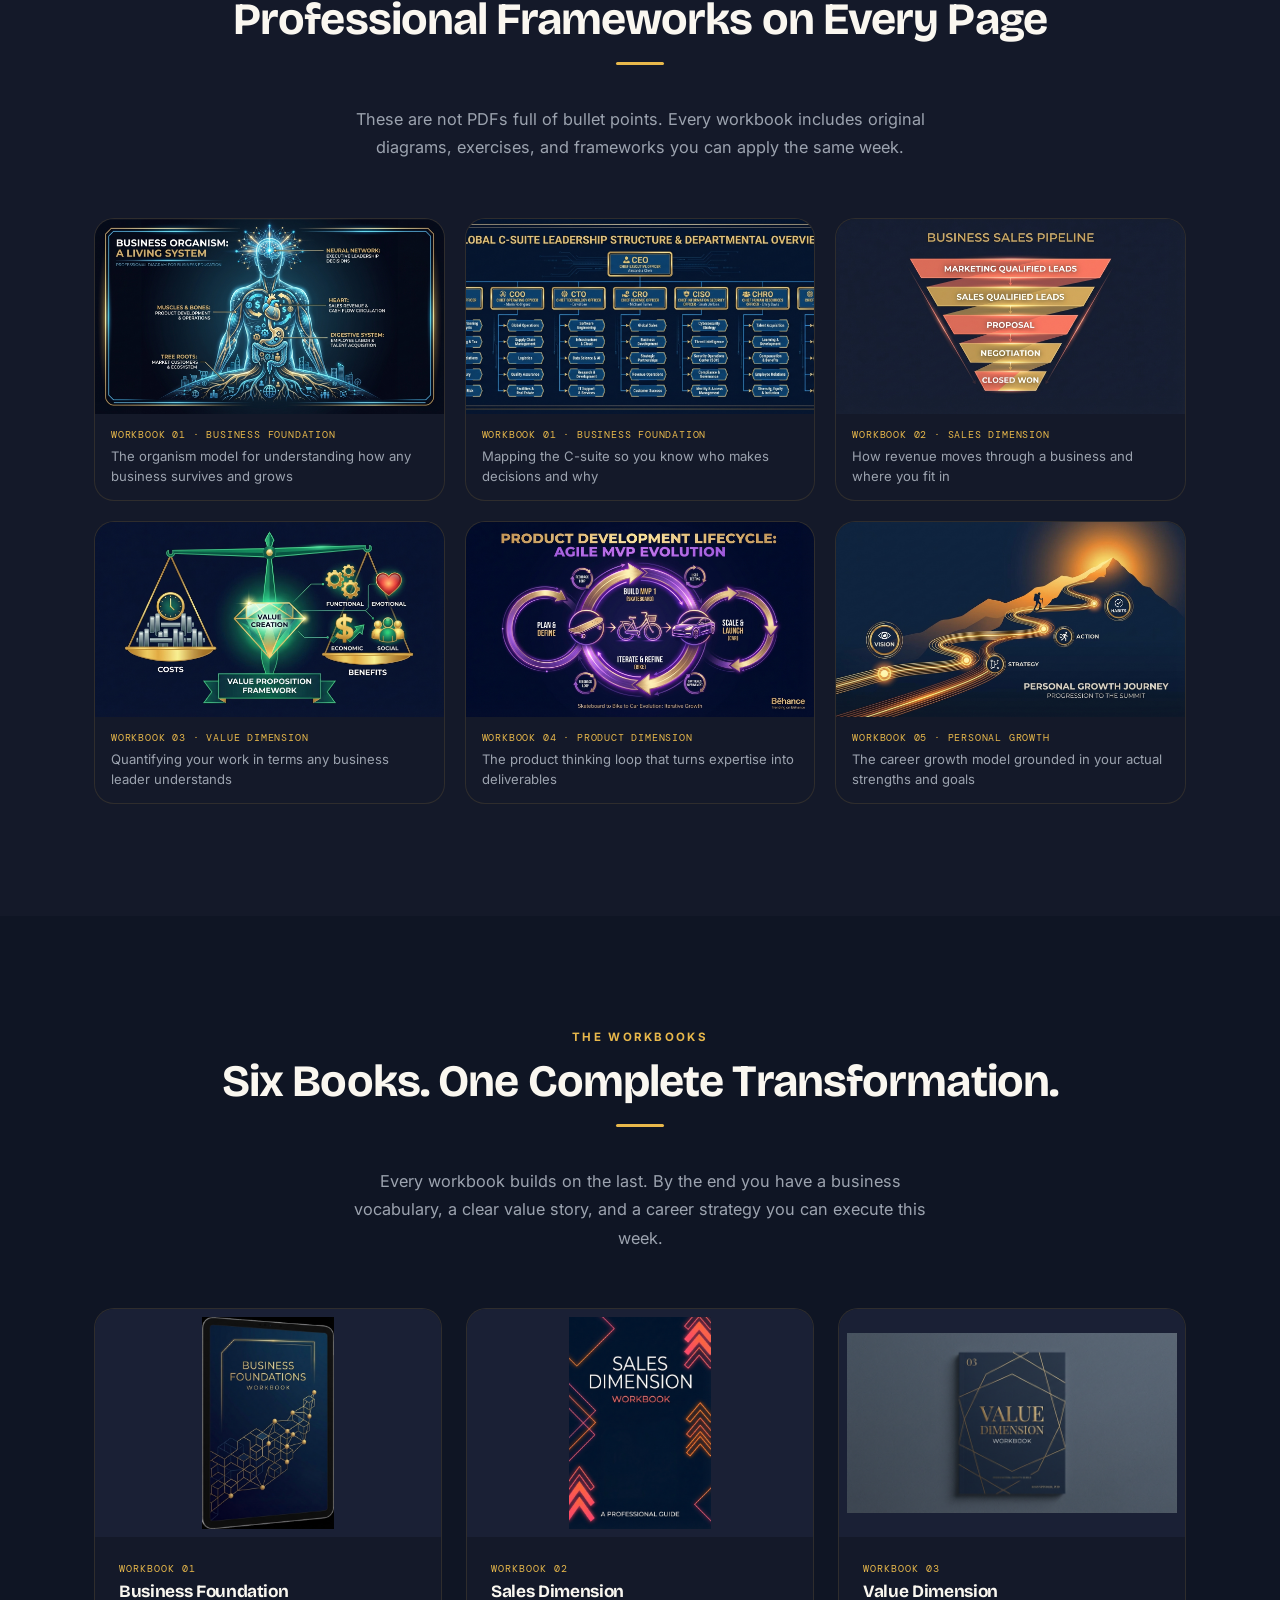
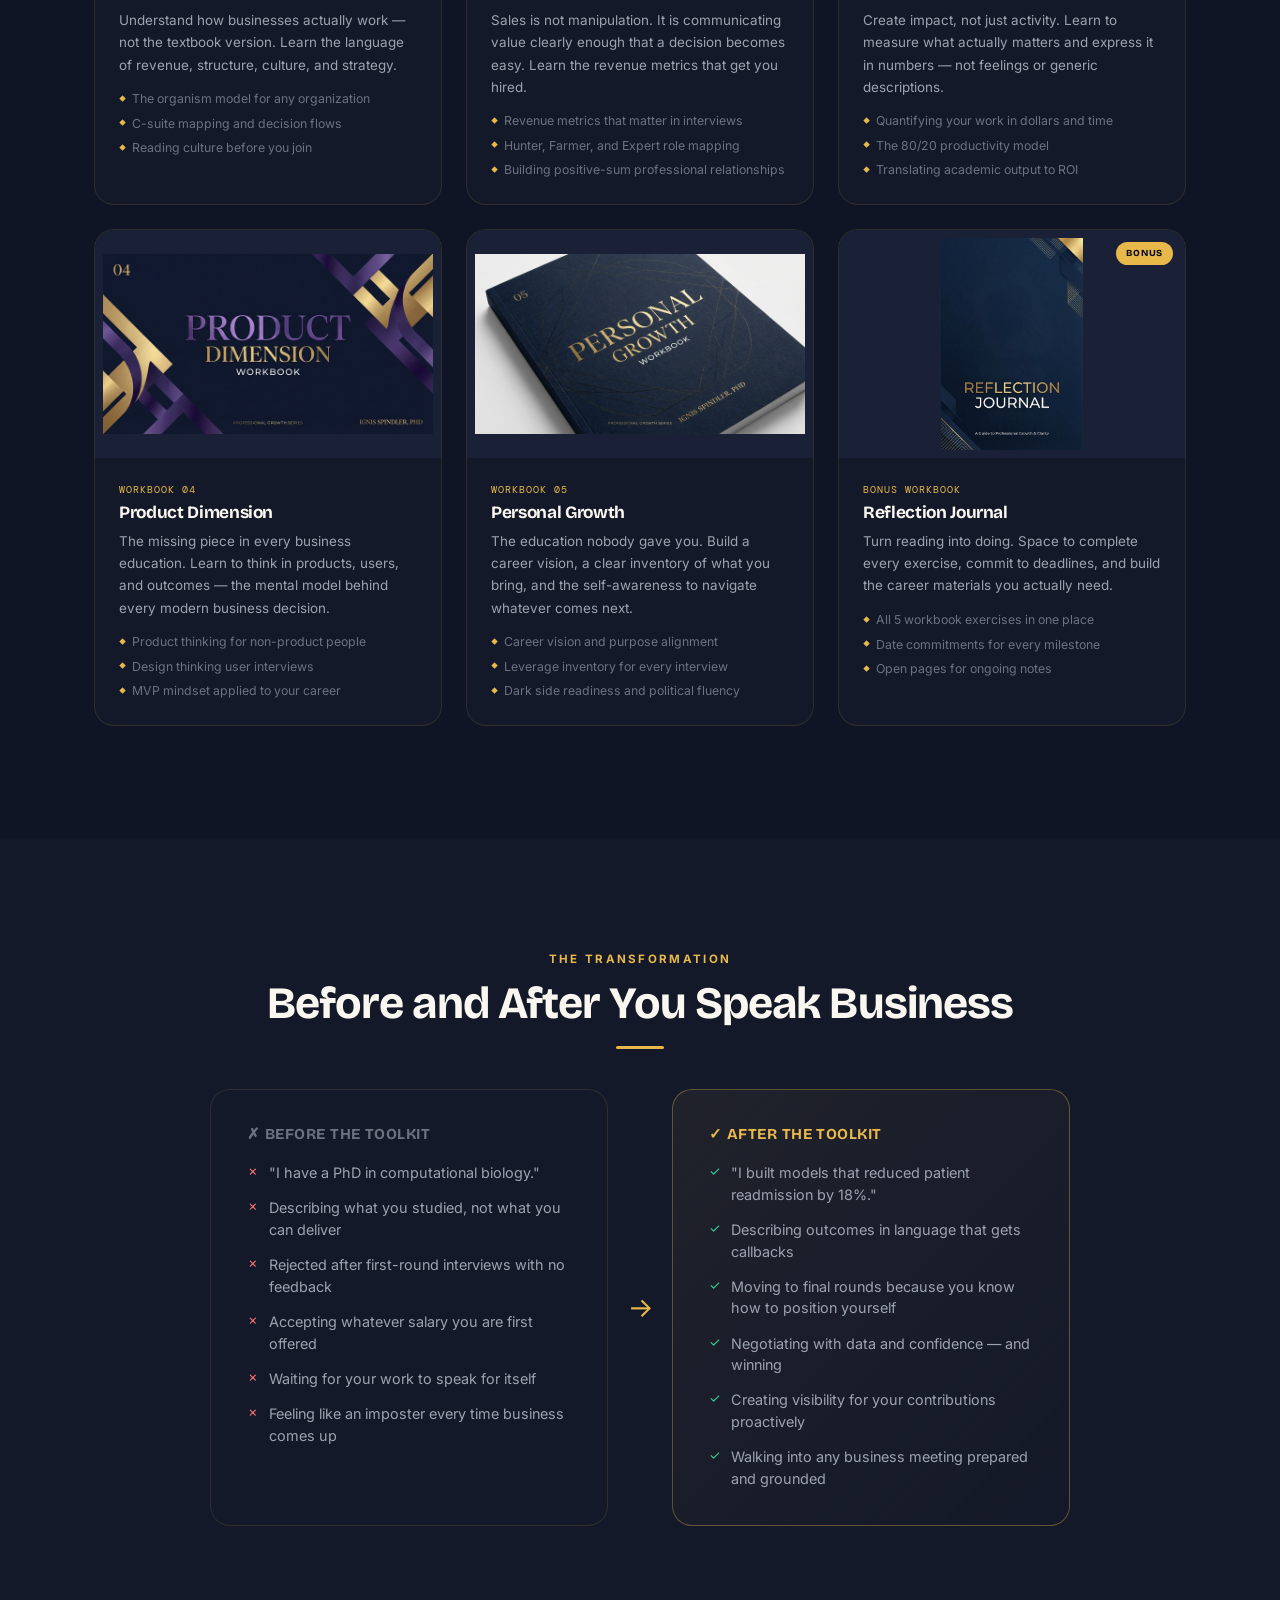
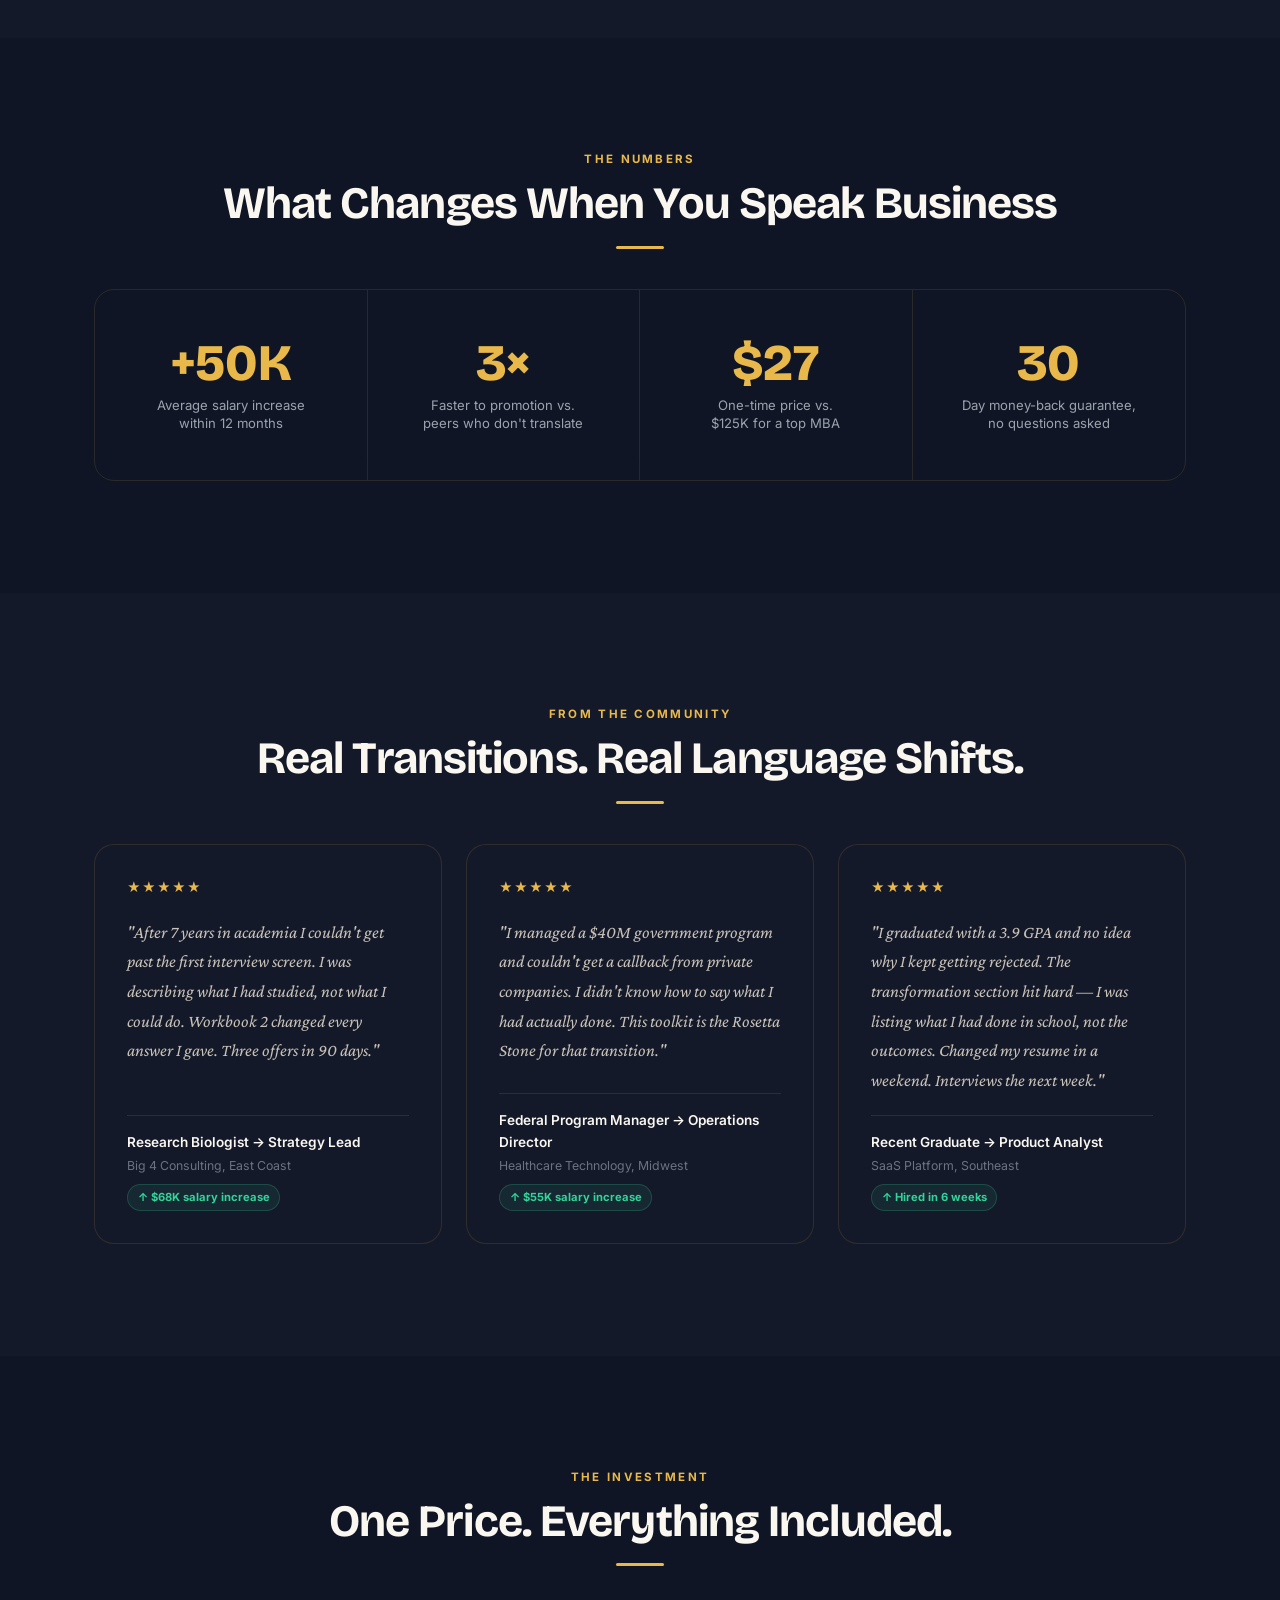
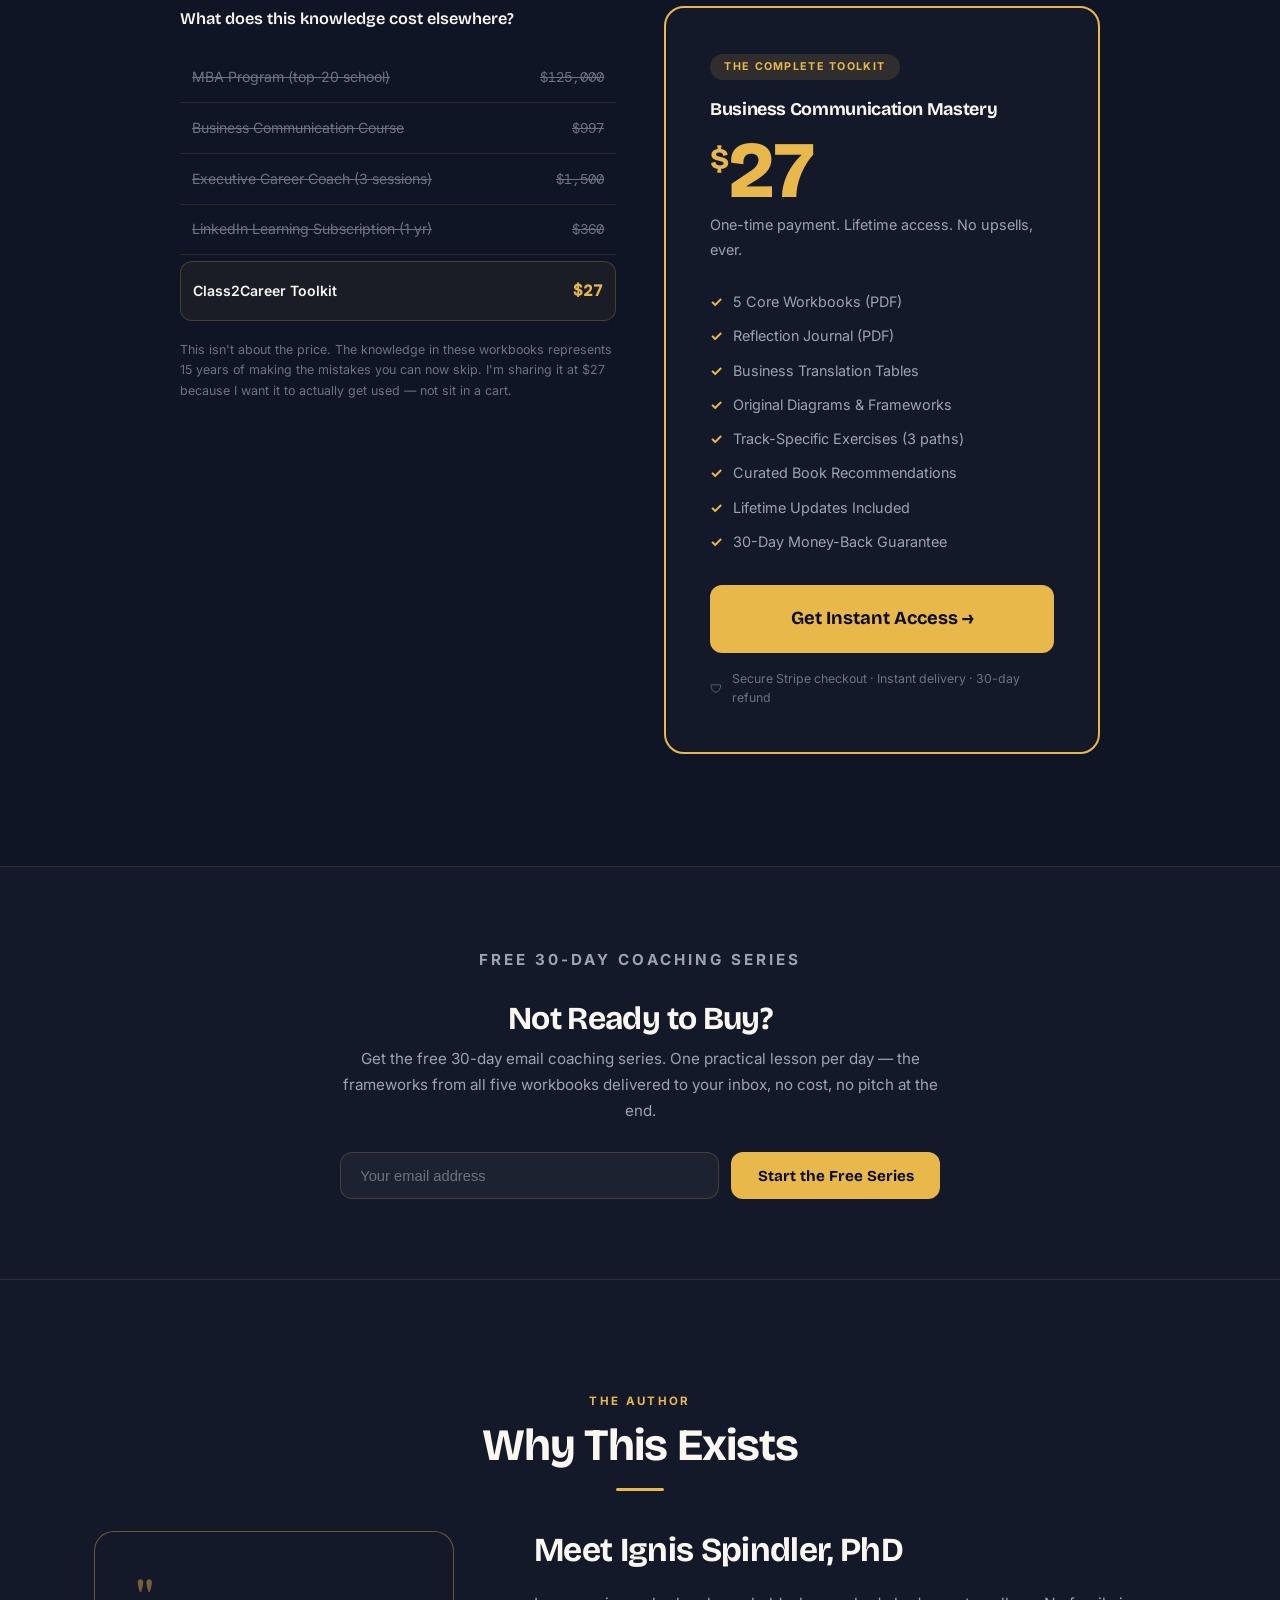
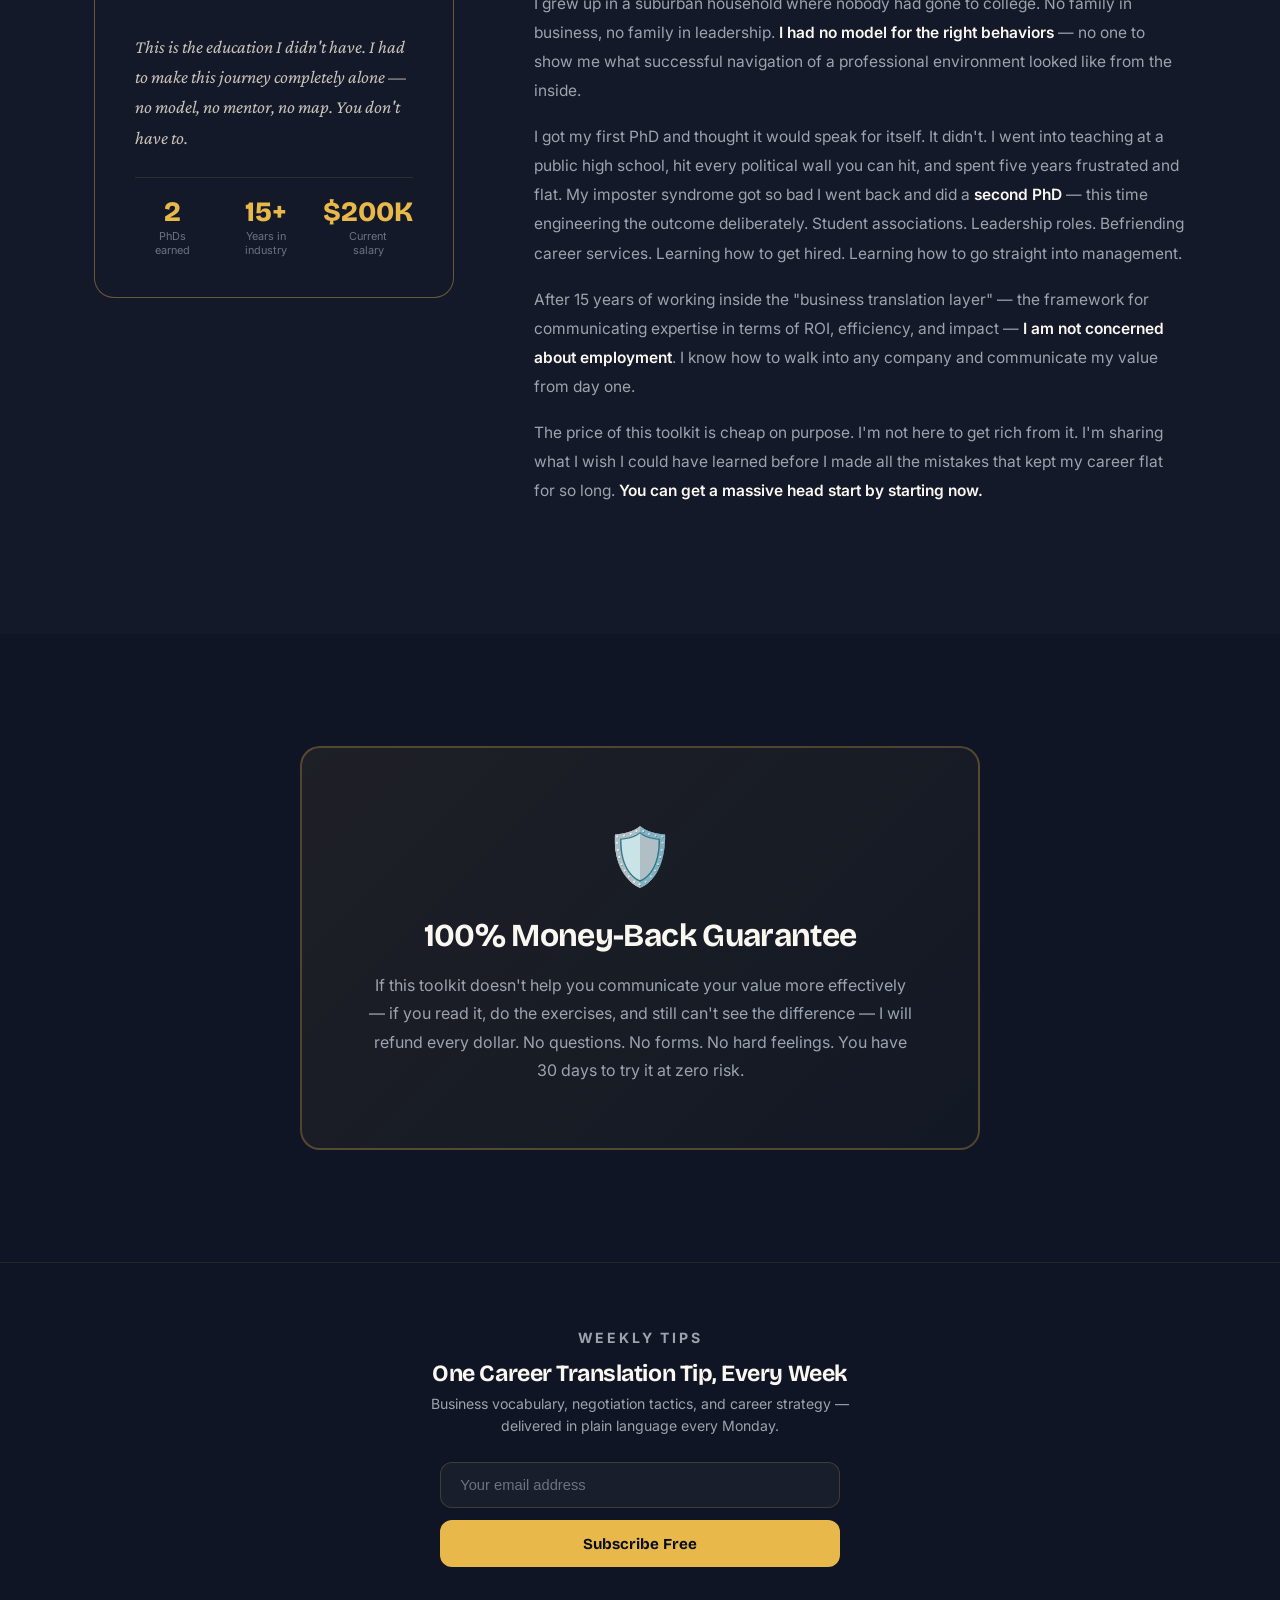
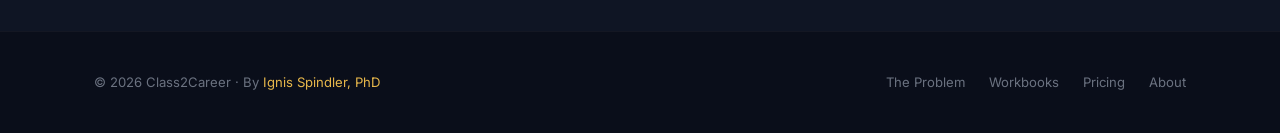
==== commit f0c22224: "Redesign landing page + add workbook 06 + fix PDF formatting Landing page (index.html): - Full visua" ====
--- a/index.html
+++ b/index.html
@@ -1,618 +1,978 @@
 <!DOCTYPE html>
 <html lang="en">
 <head>
-    <meta charset="UTF-8">
-    <meta name="viewport" content="width=device-width, initial-scale=1.0">
-    <title>Class2Career | The Business Communication Toolkit</title>
-    <meta name="description" content="Stop explaining what you do. Start communicating what you deliver. 5 workbooks that teach you to speak the language of business — without the $125K MBA.">
-    <link rel="icon" href="data:image/svg+xml,<svg xmlns='http://www.w3.org/2000/svg' viewBox='0 0 100 100'><rect width='100' height='100' rx='20' fill='%230A0E1A'/><text y='.9em' x='50%' text-anchor='middle' font-size='70' fill='%23E8B84B'>C2</text></svg>">
-    <link rel="preconnect" href="https://fonts.googleapis.com">
-    <link rel="preconnect" href="https://fonts.gstatic.com" crossorigin>
-    <link href="https://fonts.googleapis.com/css2?family=Bricolage+Grotesque:opsz,wght@12..96,400;12..96,500;12..96,600;12..96,700;12..96,800&family=Crimson+Pro:ital,wght@0,400;0,500;0,600;1,400;1,500&family=DM+Mono:wght@400;500&family=Inter:wght@400;500;600&display=swap" rel="stylesheet">
-    <style>
-        :root {
-            --bg-primary: #0A0E1A;
-            --bg-secondary: #111827;
-            --bg-card: #1A2035;
-            --bg-card-hover: #222B45;
-            --gold: #E8B84B;
-            --gold-dark: #C9A227;
-            --gold-light: #F5D98A;
-            --cream: #FAF7F0;
-            --cream-muted: #D4CEC3;
-            --text-primary: #FAF7F0;
-            --text-secondary: #9CA3AF;
-            --text-muted: #6B7280;
-            --border: rgba(232, 184, 75, 0.15);
-            --border-hover: rgba(232, 184, 75, 0.4);
-            --radius: 12px;
-            --radius-lg: 20px;
-        }
-        * { margin: 0; padding: 0; box-sizing: border-box; }
-        html { scroll-behavior: smooth; }
-        body { font-family: 'Inter', sans-serif; background: var(--bg-primary); color: var(--text-primary); font-size: 16px; line-height: 1.6; overflow-x: hidden; }
-        h1, h2, h3, h4 { font-family: 'Bricolage Grotesque', sans-serif; line-height: 1.15; letter-spacing: -0.02em; }
-        img { max-width: 100%; display: block; }
-        a { color: inherit; text-decoration: none; }
-        .container { max-width: 1100px; margin: 0 auto; padding: 0 1.5rem; }
-        .section { padding: 7rem 0; }
-        .gold-line { width: 48px; height: 3px; background: var(--gold); border-radius: 2px; margin: 1.25rem auto; }
-        .badge { display: inline-flex; align-items: center; gap: 0.5rem; background: rgba(232, 184, 75, 0.1); border: 1px solid rgba(232, 184, 75, 0.3); color: var(--gold); padding: 0.4rem 1rem; border-radius: 50px; font-size: 0.78rem; font-weight: 600; letter-spacing: 0.06em; text-transform: uppercase; }
-        .btn { display: inline-flex; align-items: center; justify-content: center; gap: 0.5rem; padding: 1rem 2.25rem; font-family: 'Bricolage Grotesque', sans-serif; font-weight: 700; font-size: 1.05rem; border-radius: var(--radius); border: none; cursor: pointer; transition: all 0.25s ease; }
-        .btn-primary { background: var(--gold); color: var(--bg-primary); }
-        .btn-primary:hover { background: var(--gold-light); transform: translateY(-3px); box-shadow: 0 8px 30px rgba(232, 184, 75, 0.35); }
-        .btn-outline { background: transparent; color: var(--cream); border: 2px solid rgba(250,247,240,0.2); }
-        .btn-outline:hover { border-color: var(--gold); color: var(--gold); }
-        .btn-lg { padding: 1.2rem 2.75rem; font-size: 1.15rem; }
-        
-        nav { position: fixed; top: 0; left: 0; right: 0; z-index: 1000; background: rgba(10, 14, 26, 0.93); backdrop-filter: blur(20px); border-bottom: 1px solid rgba(232, 184, 75, 0.08); padding: 0.85rem 0; }
-        nav .container { display: flex; justify-content: space-between; align-items: center; }
-        .nav-logo { font-family: 'Bricolage Grotesque', sans-serif; font-weight: 800; font-size: 1.35rem; color: var(--cream); letter-spacing: -1px; }
-        .nav-logo span { color: var(--gold); }
-        .nav-links { display: flex; align-items: center; gap: 2rem; }
-        .nav-links a { color: var(--text-secondary); font-size: 0.88rem; font-weight: 500; transition: color 0.2s; }
-        .nav-links a:hover { color: var(--cream); }
-        .nav-cta { background: var(--gold); color: var(--bg-primary) !important; padding: 0.55rem 1.25rem; border-radius: 8px; font-weight: 700 !important; }
-        .nav-cta:hover { background: var(--gold-light) !important; transform: translateY(-2px); }
-        
-        .hero { min-height: 100vh; padding: 7rem 0 5rem; background: var(--bg-primary); position: relative; overflow: hidden; }
-        .hero::before { content: ''; position: absolute; inset: 0; pointer-events: none; background: radial-gradient(ellipse 80% 50% at 50% -5%, rgba(232, 184, 75, 0.09) 0%, transparent 55%), radial-gradient(ellipse 50% 30% at 95% 90%, rgba(232, 184, 75, 0.04) 0%, transparent 50%); }
-        .hero-grid { display: grid; grid-template-columns: 1fr 480px; gap: 4rem; align-items: center; position: relative; z-index: 1; }
-        .hero h1 { font-size: clamp(2.5rem, 5vw, 4rem); margin-bottom: 1.5rem; color: var(--cream); }
-        .hero h1 .gold { color: var(--gold); }
-        .hero-quote { font-family: 'Crimson Pro', serif; font-size: 1.3rem; color: var(--cream-muted); font-style: italic; margin-bottom: 1.5rem; padding-left: 1.25rem; border-left: 3px solid var(--gold); line-height: 1.55; }
-        .hero-desc { font-size: 1.05rem; color: var(--text-secondary); margin-bottom: 2rem; max-width: 500px; }
-        .hero-cta-group { display: flex; gap: 1rem; flex-wrap: wrap; margin-bottom: 1.75rem; }
-        .hero-meta { display: flex; align-items: center; gap: 1.5rem; flex-wrap: wrap; font-size: 0.85rem; color: var(--text-muted); }
-        .hero-meta span { display: flex; align-items: center; gap: 0.4rem; }
-        .hero-meta .check { color: var(--gold); }
-        
-        .hero-visual { position: relative; display: flex; justify-content: center; }
-        .hero-image-wrapper { position: relative; width: 100%; max-width: 420px; }
-        .hero-image-wrapper img { width: 100%; max-height: 500px; object-fit: contain; background: var(--bg-card-hover); border-radius: 16px; border: 2px solid rgba(232, 184, 75, 0.25); box-shadow: 0 30px 70px rgba(0,0,0,0.5); }
-        .hero-image-wrapper::before { content: ''; position: absolute; inset: -10px; border: 1px solid rgba(232, 184, 75, 0.1); border-radius: 20px; z-index: -1; }
-        .float-card { position: absolute; background: rgba(26, 32, 53, 0.92); border: 1px solid rgba(232, 184, 75, 0.25); border-radius: 12px; padding: 0.9rem 1.2rem; backdrop-filter: blur(12px); box-shadow: 0 8px 30px rgba(0,0,0,0.4); }
-        .float-card.top-right { top: -8px; right: -18px; }
-        .float-card.bottom-left { bottom: 50px; left: -25px; }
-        .float-card .card-label { font-size: 0.68rem; text-transform: uppercase; letter-spacing: 0.1em; color: var(--text-muted); margin-bottom: 0.2rem; }
-        .float-card .card-value { font-family: 'Bricolage Grotesque', sans-serif; font-weight: 700; font-size: 1.05rem; color: var(--gold); }
-        
-        .logos-bar { padding: 2.5rem 0; background: var(--bg-secondary); border-top: 1px solid rgba(255,255,255,0.04); border-bottom: 1px solid rgba(255,255,255,0.04); }
-        .logos-bar p, .logos-bar-label { text-align: center; font-size: 0.72rem; text-transform: uppercase; letter-spacing: 0.15em; color: var(--text-muted); margin-bottom: 1.25rem; }
-        .logos-row { display: flex; justify-content: center; align-items: center; gap: 3rem; flex-wrap: wrap; }
-        .logo-item { font-family: 'Bricolage Grotesque', sans-serif; font-weight: 700; font-size: 1.05rem; color: var(--text-muted); opacity: 0.4; }
-        
-        .section-label { text-align: center; font-size: 0.72rem; text-transform: uppercase; letter-spacing: 0.18em; color: var(--gold); font-weight: 600; margin-bottom: 0.75rem; }
-        .section-title { text-align: center; font-size: clamp(1.8rem, 3.5vw, 2.75rem); color: var(--cream); margin-bottom: 0.75rem; }
-        .section-subtitle { text-align: center; font-size: 1.05rem; color: var(--text-secondary); max-width: 560px; margin: 0 auto 3.5rem; }
-        
-        .problem-grid { display: grid; grid-template-columns: repeat(3, 1fr); gap: 1.5rem; }
-        .problem-card { background: var(--bg-card); border: 1px solid var(--border); border-radius: var(--radius-lg); padding: 2.25rem; transition: all 0.3s ease; }
-        .problem-card:hover { border-color: var(--border-hover); transform: translateY(-4px); }
-        .problem-icon { width: 52px; height: 52px; background: rgba(232, 184, 75, 0.1); border-radius: 12px; display: flex; align-items: center; justify-content: center; font-size: 1.4rem; margin-bottom: 1.25rem; }
-        .problem-card h3 { font-size: 1.15rem; margin-bottom: 0.75rem; color: var(--cream); }
-        .problem-card p { font-size: 0.9rem; color: var(--text-secondary); line-height: 1.65; }
-        
-        .results-grid { display: grid; grid-template-columns: repeat(4, 1fr); gap: 1rem; }
-        .result-item { text-align: center; padding: 2.5rem 1rem; }
-        .result-number { font-family: 'Bricolage Grotesque', sans-serif; font-size: 3.2rem; font-weight: 800; color: var(--gold); line-height: 1; margin-bottom: 0.4rem; }
-        .result-label { color: var(--text-secondary); font-size: 0.88rem; }
-        
-        .workbooks-grid { display: grid; grid-template-columns: repeat(3, 1fr); gap: 1.5rem; }
-        .workbook-card { background: var(--bg-card); border: 1px solid var(--border); border-radius: var(--radius-lg); overflow: hidden; transition: all 0.3s ease; }
-        .workbook-card:hover { border-color: var(--border-hover); transform: translateY(-8px); box-shadow: 0 20px 50px rgba(0,0,0,0.35); }
-        .workbook-card img { width: 100%; height: 220px; object-fit: contain; background: var(--bg-card-hover); }
-        .workbook-card-body { padding: 1.5rem; }
-        .workbook-card-number { font-family: 'DM Mono', monospace; font-size: 0.68rem; color: var(--gold); letter-spacing: 0.1em; text-transform: uppercase; margin-bottom: 0.35rem; }
-        .workbook-card h4 { font-size: 1.08rem; margin-bottom: 0.4rem; color: var(--cream); }
-        .workbook-card p { font-size: 0.85rem; color: var(--text-secondary); }
-        
-        .guarantee-box { background: linear-gradient(135deg, rgba(232, 184, 75, 0.07) 0%, rgba(232, 184, 75, 0.02) 100%); border: 2px solid var(--gold); border-radius: 24px; padding: 4rem; text-align: center; max-width: 680px; margin: 0 auto; }
-        .guarantee-icon { font-size: 3.5rem; margin-bottom: 1.25rem; }
-        .guarantee-box h2 { font-size: 2rem; margin-bottom: 1rem; color: var(--cream); }
-        .guarantee-box p { color: var(--text-secondary); font-size: 1.05rem; line-height: 1.7; }
-        
-        .pricing-card { background: var(--bg-card); border: 2px solid var(--gold); border-radius: 24px; padding: 3.5rem; text-align: center; max-width: 580px; margin: 0 auto; position: relative; overflow: hidden; }
-        .pricing-card::before { content: ''; position: absolute; top: 0; left: 0; right: 0; height: 4px; background: linear-gradient(90deg, var(--gold-dark), var(--gold-light), var(--gold-dark)); }
-        .pricing-label { display: inline-block; background: rgba(232, 184, 75, 0.12); color: var(--gold); font-size: 0.72rem; font-weight: 700; text-transform: uppercase; letter-spacing: 0.12em; padding: 0.35rem 1rem; border-radius: 50px; margin-bottom: 1.5rem; }
-        .pricing-name { font-size: 1.4rem; margin-bottom: 0.4rem; color: var(--cream); }
-        .pricing-amount { font-family: 'Bricolage Grotesque', sans-serif; font-size: 5.5rem; font-weight: 800; color: var(--gold); line-height: 1; margin-bottom: 0.2rem; }
-        .pricing-amount .currency { font-size: 2rem; vertical-align: super; }
-        .pricing-note { color: var(--text-muted); font-size: 0.88rem; margin-bottom: 2rem; }
-        .pricing-features { list-style: none; text-align: left; margin-bottom: 2.5rem; display: grid; grid-template-columns: 1fr 1fr; gap: 0.8rem; }
-        .pricing-features li { display: flex; align-items: center; gap: 0.6rem; font-size: 0.9rem; color: var(--text-secondary); }
-        .pricing-features .check { color: var(--gold); font-weight: 700; flex-shrink: 0; }
-        .pricing-cta { display: block; width: 100%; padding: 1.2rem; background: var(--gold); color: var(--bg-primary); font-family: 'Bricolage Grotesque', sans-serif; font-weight: 700; font-size: 1.2rem; border: none; border-radius: var(--radius); cursor: pointer; text-decoration: none; transition: all 0.25s ease; }
-        .pricing-cta:hover { background: var(--gold-light); transform: translateY(-2px); box-shadow: 0 8px 30px rgba(232, 184, 75, 0.4); }
-        .pricing-bonus { background: rgba(232, 184, 75, 0.07); border: 1px dashed rgba(232, 184, 75, 0.3); border-radius: var(--radius); padding: 1.25rem; margin-top: 1.5rem; }
-        .pricing-bonus-title { color: var(--gold); font-weight: 700; font-size: 0.88rem; margin-bottom: 0.25rem; }
-        
-        .email-section { background: var(--bg-primary); border-top: 1px solid rgba(232, 184, 75, 0.1); border-bottom: 1px solid rgba(232, 184, 75, 0.1); }
-        .email-inner { max-width: 540px; margin: 0 auto; text-align: center; }
-        .email-inner h3 { font-size: 1.7rem; margin-bottom: 0.4rem; color: var(--cream); }
-        .email-inner p { color: var(--text-secondary); margin-bottom: 1.75rem; font-size: 0.95rem; }
-        .email-form { display: flex; gap: 0.75rem; }
-        .email-form input { flex: 1; padding: 0.9rem 1.25rem; background: rgba(255,255,255,0.04); border: 1.5px solid rgba(232, 184, 75, 0.25); border-radius: var(--radius); color: var(--cream); font-size: 0.95rem; outline: none; transition: border-color 0.2s; }
-        .email-form input:focus { border-color: var(--gold); }
-        .email-form input::placeholder { color: var(--text-muted); }
-        .email-form button { padding: 0.9rem 1.75rem; background: var(--gold); color: var(--bg-primary); border: none; border-radius: var(--radius); font-weight: 700; font-family: 'Bricolage Grotesque', sans-serif; font-size: 0.95rem; cursor: pointer; white-space: nowrap; transition: all 0.2s; }
-        .email-form button:hover { background: var(--gold-light); }
-        
-        footer { padding: 3rem 0; background: var(--bg-primary); border-top: 1px solid rgba(255,255,255,0.04); text-align: center; }
-        footer p { color: var(--text-muted); font-size: 0.85rem; }
-        footer a { color: var(--gold); text-decoration: none; }
-        
-        @media (max-width: 1024px) {
-            .hero-grid { grid-template-columns: 1fr; text-align: center; }
-            .hero-desc { margin: 0 auto 2rem; }
-            .hero-cta-group { justify-content: center; }
-            .hero-meta { justify-content: center; }
-            .hero-visual { display: none; }
-            .problem-grid, .workbooks-grid { grid-template-columns: 1fr; }
-            .results-grid { grid-template-columns: repeat(2, 1fr); }
-            .pricing-features { grid-template-columns: 1fr; }
-        }
-        @media (max-width: 768px) {
-            .nav-links { display: none; }
-            .section { padding: 5rem 0; }
-            .email-form { flex-direction: column; }
-            .guarantee-box, .pricing-card { padding: 2.5rem 1.5rem; }
-        }
-    </style>
-
-    <script>
-    // ─── Audience Config ───────────────────────────────────────────────────
-    window.audienceConfig = {
-        'phd2pro.com': {
-            badge: 'For PhDs & Academics',
-            headline: 'Stop Explaining Your Research.<br><span class="gold">Start Communicating Your Impact.</span>',
-            subtitle: 'Five workbooks that teach PhDs and academics to speak the language of industry — without the $125K MBA price tag.',
-            logo: 'PhD2Pro',
-            logoText: 'PhD2Pro'
-        },
-        'class2careers.com': {
-            badge: 'For Students Entering the Workforce',
-            headline: 'Stop Learning Business.<br><span class="gold">Start Doing Business.</span>',
-            subtitle: 'Five workbooks that teach you to speak the language of business — without the $125K MBA price tag.',
-            socialProofLabel: 'Used by graduates of',
-            socialProofItems: ['Arizona State University', 'Rutgers University', 'University of Virginia', 'University of Florida', 'Howard University', 'Seton Hall University'],
-            heroDescription: 'Used by former students, researchers, and public sector professionals who are exceptional at what they do but never learned to translate it.',
-            logo: 'Class2Careers',
-            logoText: 'Class2Careers',
-            footerBrand: 'Class2Careers',
-            footerLink: 'https://class2careers.com'
-        },
-        'transition2corporate.com': {
-            badge: 'For Public Sector Professionals',
-            headline: 'Stop Government Speak.<br><span class="gold">Start Talking Value.</span>',
-            subtitle: 'Five workbooks that teach public sector professionals to communicate in terms business leaders understand.',
-            description: 'Used by former teachers, utility professionals, and government employees who are exceptional at what they do but never learned to translate the VALUE in it.',
-            logo: 'Transition2Corporate',
-            logoText: 'Transition2Corporate'
-        },
-        'biztranslation.com': {
-            badge: 'For PhDs, Academics & Career Changers',
-            headline: 'Stop Explaining What You Do.<br><span class="gold">Start Communicating What You Deliver.</span>',
-            subtitle: 'Five workbooks that teach you to speak the language of business — without the $125K MBA price tag.',
-            logo: 'BizTranslation',
-            logoText: 'BizTranslation'
-        },
-        // Naked domains (without www - these redirect from browser)
-        'class2careers.com': {
-            badge: 'For Students Entering the Workforce',
-            headline: 'Stop Learning Business.<br><span class="gold">Start Doing Business.</span>',
-            subtitle: 'Five workbooks that teach you to speak the language of business — without the $125K MBA price tag.',
-            socialProofLabel: 'Used by graduates of',
-            socialProofItems: ['Arizona State University', 'Rutgers University', 'University of Virginia', 'University of Florida', 'Howard University', 'Seton Hall University'],
-            heroDescription: 'Used by former students, researchers, and public sector professionals who are exceptional at what they do but never learned to translate it.',
-            logo: 'Class2Careers',
-            logoText: 'Class2Careers',
-            footerBrand: 'Class2Careers',
-            footerLink: 'https://class2careers.com'
-        },
-        'transition2corporate.com': {
-            badge: 'For Public Sector Professionals',
-            headline: 'Stop Government Speak.<br><span class="gold">Start Talking Value.</span>',
-            subtitle: 'Five workbooks that teach public sector professionals to communicate in terms business leaders understand.',
-            description: 'Used by former teachers, utility professionals, and government employees who are exceptional at what they do but never learned to translate the VALUE in it.',
-            logo: 'Transition2Corporate',
-            logoText: 'Transition2Corporate'
-        },
-        'biztranslation.com': {
-            badge: 'For PhDs, Academics & Career Changers',
-            headline: 'Stop Explaining What You Do.<br><span class="gold">Start Communicating What You Deliver.</span>',
-            subtitle: 'Five workbooks that teach you to speak the language of business — without the $125K MBA price tag.',
-            logo: 'BizTranslation',
-            logoText: 'BizTranslation'
-        },
-        'phd2pro.com': {
-            badge: 'For PhDs & Academics',
-            headline: 'Stop Explaining Your Research.<br><span class="gold">Start Communicating Your Impact.</span>',
-            subtitle: 'Five workbooks that teach PhDs and academics to speak the language of industry — without the $125K MBA price tag.',
-            logo: 'PhD2Pro',
-            logoText: 'PhD2Pro'
-        },
-        'default': {
-            badge: 'For PhDs, Academics & Career Changers',
-            headline: 'Stop Explaining What You Do.<br><span class="gold">Start Communicating What You Deliver.</span>',
-            subtitle: 'Five workbooks that teach you to speak the language of business — without the $125K MBA price tag.',
-            socialProofLabel: 'Used by professionals transitioning from',
-            socialProofItems: ['Academia', 'Government', 'Healthcare', 'Non-Profits'],
-            heroDescription: 'Used by researchers, scientists, and professionals who are exceptional at what they do but never learned to translate it.',
-            logo: 'Class2Career',
-            logoText: 'Class2Career',
-            footerBrand: 'Class2Career',
-            footerLink: 'https://class2careers.com'
-        }
-    };
-
-    // ─── Init ─────────────────────────────────────────────────────────────
-    document.addEventListener('DOMContentLoaded', function() {
-        var host = window.location.hostname.replace(/^www\./, '').toLowerCase();
-        var cfg = window.audienceConfig[host];
-        cfg = cfg || window.audienceConfig['default'];
-        
-        // Dynamic document title
-        document.title = cfg.logoText + ' | The Business Communication Toolkit';
-        
-        // Set badge
-        var badgeEl = document.getElementById('hero-badge');
-        if (badgeEl) {
-            badgeEl.textContent = cfg.badge;
-        }
-        
-        // Set headline
-        var headlineEl = document.getElementById('hero-headline');
-        if (headlineEl) headlineEl.innerHTML = cfg.headline;
-        
-        // Set subtitle
-        var subEl = document.getElementById('hero-subtitle');
-        if (subEl) {
-            subEl.textContent = cfg.subtitle;
-        }
-        
-        // Set description (the "Used by..." line)
-        var descEl = document.getElementById('hero-description');
-        if (descEl && cfg.description) descEl.textContent = cfg.description;
-        
-        // Set nav logo
-        var logoEl = document.getElementById('nav-logo');
-        if (logoEl) logoEl.innerHTML = cfg.logo;
-        
-        // Set footer
-        var footerBrandEl = document.getElementById('footer-brand');
-        var footerLinkEl = document.getElementById('footer-link');
-        if (footerBrandEl) footerBrandEl.textContent = cfg.footerBrand || cfg.logoText;
-        if (footerLinkEl && cfg.footerLink) footerLinkEl.href = cfg.footerLink;
-        
-        // Set hero description
-        var heroDescEl = document.getElementById('hero-description');
-        if (cfg.heroDescription && heroDescEl) heroDescEl.textContent = cfg.heroDescription;
-        
-        // Set social proof
-        var proofLabelEl = document.getElementById('social-proof-label');
-        var proofItemsEl = document.getElementById('social-proof-items');
-        if (cfg.socialProofLabel && proofLabelEl) proofLabelEl.textContent = cfg.socialProofLabel;
-        if (cfg.socialProofItems && proofItemsEl) {
-            proofItemsEl.innerHTML = cfg.socialProofItems.map(function(item) {
-                return '<span class="logo-item">' + item + '</span>';
-            }).join('');
-        }
-        
-        // Track source
-        var utm = new URLSearchParams(window.location.search);
-        var source = utm.get('utm_source') || host || 'direct';
-        var medium = utm.get('utm_medium') || 'organic';
-        var campaign = utm.get('utm_campaign') || '';
-        
-        var tracker = JSON.parse(localStorage.getItem('c2c_tracker') || '{}');
-        tracker.source = source;
-        tracker.medium = medium;
-        tracker.campaign = campaign;
-        tracker.first_touch = tracker['first_touch'] || source;
-        tracker.timestamp = Date.now();
-        localStorage.setItem('c2c_tracker', JSON.stringify(tracker));
-        
-        if (typeof gtag !== 'undefined') {
-            gtag('event', 'page_view', { event_category: 'engagement', event_label: source + ' / ' + medium });
-        }
-        
-        // CTA click tracking
-        var ctaBtn = document.getElementById('cta-primary');
-        if (ctaBtn) {
-            ctaBtn.addEventListener('click', function() {
-                var t = JSON.parse(localStorage.getItem('c2c_tracker') || '{}');
-                t.conversion_clicked = Date.now();
-                localStorage.setItem('c2c_tracker', JSON.stringify(t));
-                if (typeof gtag !== 'undefined') gtag('event', 'cta_click', { event_category: 'conversion', event_label: source });
-            });
-        }
-        
-        // Email signup tracking
-        var emailForm = document.querySelector('.email-form');
-        if (emailForm) {
-            emailForm.addEventListener('submit', function() {
-                var t = JSON.parse(localStorage.getItem('c2c_tracker') || '{}');
-                t.email_captured = Date.now();
-                localStorage.setItem('c2c_tracker', JSON.stringify(t));
-            });
-        }
+  <meta charset="UTF-8">
+  <meta name="viewport" content="width=device-width, initial-scale=1.0">
+  <title>Class2Career | The Business Communication Toolkit</title>
+  <meta name="description" content="Stop explaining what you do. Start communicating what you deliver. 5 workbooks that teach you to speak the language of business — without the $125K MBA.">
+  <link rel="icon" href="data:image/svg+xml,<svg xmlns='http://www.w3.org/2000/svg' viewBox='0 0 100 100'><rect width='100' height='100' rx='20' fill='%230A0E1A'/><text y='.9em' x='50%' text-anchor='middle' font-size='70' fill='%23E8B84B'>C2</text></svg>">
+  <link rel="preconnect" href="https://fonts.googleapis.com">
+  <link rel="preconnect" href="https://fonts.gstatic.com" crossorigin>
+  <link href="https://fonts.googleapis.com/css2?family=Bricolage+Grotesque:opsz,wght@12..96,400;12..96,500;12..96,600;12..96,700;12..96,800&family=Crimson+Pro:ital,wght@0,400;0,500;1,400;1,500&family=DM+Mono:wght@400;500&family=Inter:wght@400;500;600&display=swap" rel="stylesheet">
+  <style>
+    /* ── Variables ──────────────────────────────────────────────────── */
+    :root {
+      --bg:       #0A0E1A;
+      --bg-2:     #0F1524;
+      --bg-card:  #141929;
+      --bg-card2: #1A2035;
+      --gold:     #E8B84B;
+      --gold-dk:  #C9A227;
+      --gold-lt:  #F5D98A;
+      --cream:    #FAF7F0;
+      --cream-md: #C8C2B8;
+      --txt:      #9CA3AF;
+      --txt-md:   #6B7280;
+      --border:   rgba(232,184,75,.12);
+      --border-h: rgba(232,184,75,.4);
+      --r:        12px;
+      --r-lg:     20px;
+    }
+
+    /* ── Reset ──────────────────────────────────────────────────────── */
+    *, *::before, *::after { margin:0; padding:0; box-sizing:border-box; }
+    html { scroll-behavior:smooth; }
+    body { font-family:'Inter',sans-serif; background:var(--bg); color:var(--cream); font-size:16px; line-height:1.6; overflow-x:hidden; }
+    h1,h2,h3,h4 { font-family:'Bricolage Grotesque',sans-serif; line-height:1.15; letter-spacing:-.02em; }
+    img { max-width:100%; display:block; }
+    a { color:inherit; text-decoration:none; }
+
+    /* ── Layout helpers ─────────────────────────────────────────────── */
+    .container { max-width:1140px; margin:0 auto; padding:0 1.5rem; }
+    .section { padding:7rem 0; }
+    .bg2 { background: var(--bg-2); }
+    .bgc { background: var(--bg-card); }
+    .gold-line { width:48px; height:3px; background:var(--gold); border-radius:2px; margin:1rem auto 2.5rem; }
+    .section-tag { text-align:center; font-size:.72rem; font-weight:700; text-transform:uppercase; letter-spacing:.2em; color:var(--gold); margin-bottom:.6rem; }
+    .section-title { text-align:center; font-size:clamp(1.9rem,3.5vw,2.85rem); color:var(--cream); margin-bottom:.5rem; }
+    .section-sub { text-align:center; font-size:1.02rem; color:var(--txt); max-width:580px; margin:0 auto 3.5rem; line-height:1.75; }
+
+    /* ── Buttons ────────────────────────────────────────────────────── */
+    .badge { display:inline-flex; align-items:center; gap:.5rem; background:rgba(232,184,75,.08); border:1px solid rgba(232,184,75,.3); color:var(--gold); padding:.4rem 1.1rem; border-radius:50px; font-size:.72rem; font-weight:700; letter-spacing:.08em; text-transform:uppercase; }
+    .btn { display:inline-flex; align-items:center; justify-content:center; gap:.5rem; padding:1rem 2.25rem; font-family:'Bricolage Grotesque',sans-serif; font-weight:700; font-size:1.05rem; border-radius:var(--r); border:none; cursor:pointer; transition:all .25s ease; }
+    .btn-gold { background:var(--gold); color:var(--bg); }
+    .btn-gold:hover { background:var(--gold-lt); transform:translateY(-3px); box-shadow:0 12px 40px rgba(232,184,75,.35); }
+    .btn-ghost { background:transparent; color:var(--cream); border:2px solid rgba(250,247,240,.2); }
+    .btn-ghost:hover { border-color:var(--gold); color:var(--gold); }
+    .btn-lg { padding:1.25rem 3rem; font-size:1.15rem; }
+
+    /* ── Nav ────────────────────────────────────────────────────────── */
+    nav { position:fixed; top:0; left:0; right:0; z-index:1000; background:rgba(10,14,26,.95); backdrop-filter:blur(24px); border-bottom:1px solid rgba(232,184,75,.08); padding:.85rem 0; transition:box-shadow .3s; }
+    nav.scrolled { box-shadow:0 4px 30px rgba(0,0,0,.4); }
+    nav .container { display:flex; justify-content:space-between; align-items:center; }
+    .nav-logo { font-family:'Bricolage Grotesque',sans-serif; font-weight:800; font-size:1.35rem; color:var(--cream); letter-spacing:-1px; }
+    .nav-links { display:flex; align-items:center; gap:2rem; }
+    .nav-links a { color:var(--txt); font-size:.88rem; font-weight:500; transition:color .2s; }
+    .nav-links a:hover { color:var(--cream); }
+    .nav-links .nav-cta { background:var(--gold); color:var(--bg); padding:.55rem 1.35rem; border-radius:8px; font-weight:700; }
+    .nav-links .nav-cta:hover { background:var(--gold-lt); transform:translateY(-2px); }
+
+    /* ── Sticky bar (mobile) ────────────────────────────────────────── */
+    .sticky-bar { display:none; position:fixed; bottom:0; left:0; right:0; z-index:999; background:var(--bg-card2); border-top:1px solid var(--border-h); padding:.85rem 1.25rem; justify-content:space-between; align-items:center; gap:1rem; box-shadow:0 -8px 30px rgba(0,0,0,.5); }
+    .sticky-bar-text { font-size:.78rem; color:var(--txt); line-height:1.4; }
+    .sticky-bar-text strong { display:block; font-family:'Bricolage Grotesque',sans-serif; color:var(--cream); font-size:.92rem; }
+    .sticky-bar a { flex-shrink:0; background:var(--gold); color:var(--bg); font-family:'Bricolage Grotesque',sans-serif; font-weight:700; font-size:.9rem; padding:.65rem 1.25rem; border-radius:var(--r); white-space:nowrap; }
+
+    /* ── Hero ───────────────────────────────────────────────────────── */
+    .hero { min-height:100vh; padding:8rem 0 5rem; position:relative; overflow:hidden; }
+    .hero-bg { position:absolute; inset:0; pointer-events:none;
+      background:
+        radial-gradient(ellipse 70% 55% at 12% 45%, rgba(232,184,75,.08) 0%, transparent 60%),
+        radial-gradient(ellipse 50% 40% at 90% 15%, rgba(232,184,75,.05) 0%, transparent 55%),
+        radial-gradient(ellipse 80% 70% at 50% 105%, rgba(10,14,26,1) 0%, transparent 65%); }
+    .hero-bg::after { content:''; position:absolute; inset:0;
+      background-image:radial-gradient(rgba(232,184,75,.07) 1px, transparent 1px);
+      background-size:30px 30px;
+      mask-image:radial-gradient(ellipse 90% 90% at 50% 50%, black 20%, transparent 75%); }
+    .hero-grid { display:grid; grid-template-columns:1fr 500px; gap:4rem; align-items:center; position:relative; z-index:1; }
+    .hero h1 { font-size:clamp(2.6rem,4.8vw,4rem); margin-bottom:1.25rem; color:var(--cream); }
+    .hero h1 .gold { color:var(--gold); }
+    .hero-quote { font-family:'Crimson Pro',serif; font-size:1.2rem; color:var(--cream-md); font-style:italic; margin-bottom:1.5rem; padding-left:1.25rem; border-left:3px solid var(--gold); line-height:1.65; max-width:520px; }
+    .hero-desc { color:var(--txt); margin-bottom:2rem; max-width:500px; line-height:1.8; font-size:.98rem; }
+    .hero-ctas { display:flex; gap:1rem; flex-wrap:wrap; margin-bottom:2rem; }
+    .hero-meta { display:flex; align-items:center; gap:1.5rem; flex-wrap:wrap; font-size:.82rem; color:var(--txt-md); }
+    .hero-meta span { display:flex; align-items:center; gap:.35rem; }
+    .hero-meta .ck { color:var(--gold); }
+    .hero-freebie { margin-top:1.75rem; padding-top:1.5rem; border-top:1px solid var(--border); }
+    .hero-freebie p { font-size:.8rem; color:var(--txt-md); margin-bottom:.6rem; }
+    .mini-form { display:flex; gap:.5rem; max-width:440px; }
+    .mini-form input { flex:1; padding:.7rem 1rem; background:rgba(255,255,255,.04); border:1.5px solid rgba(232,184,75,.2); border-radius:var(--r); color:var(--cream); font-size:.9rem; outline:none; transition:border-color .2s; }
+    .mini-form input:focus { border-color:var(--gold); }
+    .mini-form input::placeholder { color:var(--txt-md); }
+    .mini-form button { padding:.7rem 1.1rem; background:rgba(232,184,75,.15); color:var(--gold); border:1px solid rgba(232,184,75,.35); border-radius:var(--r); font-weight:700; font-family:'Bricolage Grotesque',sans-serif; font-size:.82rem; cursor:pointer; white-space:nowrap; transition:all .2s; }
+    .mini-form button:hover { background:rgba(232,184,75,.28); }
+
+    /* ── Cover fan ──────────────────────────────────────────────────── */
+    .hero-visual { display:flex; align-items:center; justify-content:center; }
+    .cover-fan { position:relative; width:460px; height:500px; }
+    .cover-fan-glow { position:absolute; bottom:-10px; left:50%; transform:translateX(-50%); width:320px; height:90px;
+      background:radial-gradient(ellipse, rgba(232,184,75,.4) 0%, transparent 70%); filter:blur(28px); z-index:0; }
+    .cover-fan img { position:absolute; width:228px; border-radius:10px; box-shadow:0 18px 55px rgba(0,0,0,.75); border:1.5px solid rgba(232,184,75,.18); top:50%; left:50%; transition:transform .45s ease; }
+    .cf1 { transform:translate(-50%,-50%) rotate(-22deg) translate(-118px,22px); z-index:1; opacity:.44; }
+    .cf2 { transform:translate(-50%,-50%) rotate(-13deg) translate(-70px,10px); z-index:2; opacity:.64; }
+    .cf3 { transform:translate(-50%,-50%) rotate(-5deg) translate(-26px,3px); z-index:3; opacity:.82; }
+    .cf4 { transform:translate(-50%,-50%) rotate(2deg) translate(20px,-6px); z-index:5; width:252px; }
+    .cf5 { transform:translate(-50%,-50%) rotate(10deg) translate(68px,10px); z-index:2; opacity:.64; }
+    .cf6 { transform:translate(-50%,-50%) rotate(19deg) translate(114px,24px); z-index:1; opacity:.44; }
+    .cover-fan:hover .cf1 { transform:translate(-50%,-50%) rotate(-24deg) translate(-134px,28px); }
+    .cover-fan:hover .cf2 { transform:translate(-50%,-50%) rotate(-14deg) translate(-84px,12px); }
+    .cover-fan:hover .cf5 { transform:translate(-50%,-50%) rotate(11deg) translate(82px,13px); }
+    .cover-fan:hover .cf6 { transform:translate(-50%,-50%) rotate(21deg) translate(130px,30px); }
+    .fstat { position:absolute; z-index:10; background:rgba(18,22,38,.94); border:1px solid rgba(232,184,75,.3); border-radius:12px; padding:.9rem 1.2rem; backdrop-filter:blur(16px); box-shadow:0 8px 32px rgba(0,0,0,.55); }
+    .fstat.fs-a { top:22px; right:-12px; }
+    .fstat.fs-b { bottom:90px; left:-22px; }
+    .fstat .fl { font-size:.62rem; text-transform:uppercase; letter-spacing:.12em; color:var(--txt-md); margin-bottom:.15rem; }
+    .fstat .fv { font-family:'Bricolage Grotesque',sans-serif; font-weight:800; font-size:1.18rem; color:var(--gold); }
+    .fstat .fs { font-size:.68rem; color:var(--txt); margin-top:.1rem; }
+
+    /* ── Trust bar ──────────────────────────────────────────────────── */
+    .trust-bar { background:var(--bg-card); border-top:1px solid rgba(255,255,255,.03); border-bottom:1px solid rgba(255,255,255,.03); padding:1.75rem 0; }
+    .trust-label { text-align:center; font-size:.67rem; text-transform:uppercase; letter-spacing:.18em; color:var(--txt-md); margin-bottom:1rem; }
+    .trust-logos { display:flex; justify-content:center; align-items:center; gap:2.5rem; flex-wrap:wrap; }
+    .trust-logo { font-family:'Bricolage Grotesque',sans-serif; font-weight:700; font-size:.95rem; color:var(--txt-md); opacity:.5; }
+
+    /* ── Problem ────────────────────────────────────────────────────── */
+    .problem-grid { display:grid; grid-template-columns:repeat(3,1fr); gap:1.5rem; }
+    .pcrd { background:var(--bg-card); border:1px solid var(--border); border-radius:var(--r-lg); padding:2.25rem; transition:all .3s ease; position:relative; overflow:hidden; }
+    .pcrd::before { content:''; position:absolute; top:0; left:0; right:0; height:3px; background:linear-gradient(90deg,transparent,var(--gold),transparent); opacity:0; transition:opacity .3s; }
+    .pcrd:hover { border-color:var(--border-h); transform:translateY(-5px); }
+    .pcrd:hover::before { opacity:1; }
+    .pcrd-icon { width:54px; height:54px; background:rgba(232,184,75,.08); border-radius:14px; display:flex; align-items:center; justify-content:center; font-size:1.5rem; margin-bottom:1.25rem; border:1px solid rgba(232,184,75,.12); }
+    .pcrd h3 { font-size:1.12rem; margin-bottom:.7rem; color:var(--cream); }
+    .pcrd p { font-size:.9rem; color:var(--txt); line-height:1.72; }
+    .pcrd img { width:100%; margin-top:1.25rem; border-radius:8px; opacity:.5; }
+
+    /* ── Guide capture ──────────────────────────────────────────────── */
+    .guide-band { background:linear-gradient(135deg, rgba(232,184,75,.06) 0%, rgba(10,14,26,0) 65%); border-top:1px solid rgba(232,184,75,.14); border-bottom:1px solid rgba(232,184,75,.14); padding:4.5rem 0; }
+    .guide-inner { display:grid; grid-template-columns:1fr 1fr; gap:4.5rem; align-items:center; max-width:920px; margin:0 auto; }
+    .guide-left h2 { font-size:clamp(1.55rem,3vw,2.15rem); color:var(--cream); margin-bottom:.7rem; }
+    .guide-left h2 span { color:var(--gold); }
+    .guide-left p { color:var(--txt); line-height:1.78; margin-bottom:1rem; font-size:.94rem; }
+    .gbullets { list-style:none; display:flex; flex-direction:column; gap:.55rem; margin-top:1rem; }
+    .gbullets li { display:flex; align-items:flex-start; gap:.6rem; font-size:.87rem; color:var(--txt); }
+    .gbullets li::before { content:'→'; color:var(--gold); font-weight:700; flex-shrink:0; }
+    .gform-box { background:var(--bg-card); border:1px solid var(--border-h); border-radius:var(--r-lg); padding:2.25rem; }
+    .gform-box h3 { font-size:1.12rem; color:var(--cream); margin-bottom:.3rem; }
+    .gform-box .sub { font-size:.82rem; color:var(--txt-md); margin-bottom:1.25rem; }
+    .sform { display:flex; flex-direction:column; gap:.75rem; }
+    .sform input[type="email"] { width:100%; padding:.85rem 1.1rem; background:rgba(255,255,255,.04); border:1.5px solid rgba(232,184,75,.2); border-radius:var(--r); color:var(--cream); font-size:.95rem; outline:none; transition:border-color .2s; }
+    .sform input[type="email"]:focus { border-color:var(--gold); }
+    .sform input::placeholder { color:var(--txt-md); }
+    .sform button { width:100%; padding:1rem; background:var(--gold); color:var(--bg); border:none; border-radius:var(--r); font-family:'Bricolage Grotesque',sans-serif; font-weight:700; font-size:1rem; cursor:pointer; transition:all .2s; }
+    .sform button:hover { background:var(--gold-lt); transform:translateY(-2px); }
+    .fprivacy { font-size:.7rem; color:var(--txt-md); text-align:center; margin-top:.45rem; }
+
+    /* ── Diagram grid ───────────────────────────────────────────────── */
+    .dgrid { display:grid; grid-template-columns:repeat(3,1fr); gap:1.25rem; }
+    .ditem { background:var(--bg-card); border:1px solid var(--border); border-radius:var(--r-lg); overflow:hidden; transition:all .3s ease; }
+    .ditem:hover { border-color:var(--border-h); transform:translateY(-4px); box-shadow:0 16px 50px rgba(0,0,0,.4); }
+    .ditem img { width:100%; height:195px; object-fit:cover; background:var(--bg-card2); }
+    .ditem-cap { padding:.85rem 1rem; }
+    .ditem-tag { font-family:'DM Mono',monospace; font-size:.63rem; color:var(--gold); letter-spacing:.08em; text-transform:uppercase; margin-bottom:.22rem; }
+    .ditem-cap p { font-size:.82rem; color:var(--txt); line-height:1.5; }
+
+    /* ── Workbooks ──────────────────────────────────────────────────── */
+    .wgrid { display:grid; grid-template-columns:repeat(3,1fr); gap:1.5rem; }
+    .wcrd { background:var(--bg-card); border:1px solid var(--border); border-radius:var(--r-lg); overflow:hidden; transition:all .3s ease; }
+    .wcrd:hover { border-color:var(--border-h); transform:translateY(-8px); box-shadow:0 24px 60px rgba(0,0,0,.45); }
+    .wcrd-img { width:100%; height:228px; object-fit:contain; background:var(--bg-card2); padding:.5rem; }
+    .wcrd-body { padding:1.5rem; }
+    .wb-num { font-family:'DM Mono',monospace; font-size:.63rem; color:var(--gold); letter-spacing:.1em; text-transform:uppercase; margin-bottom:.3rem; }
+    .wcrd h4 { font-size:1.08rem; color:var(--cream); margin-bottom:.45rem; }
+    .wcrd p { font-size:.84rem; color:var(--txt); line-height:1.65; margin-bottom:.85rem; }
+    .wpts { display:flex; flex-direction:column; gap:.3rem; }
+    .wpts span { font-size:.77rem; color:var(--txt-md); display:flex; align-items:center; gap:.4rem; }
+    .wpts span::before { content:'◆'; color:var(--gold); font-size:.42rem; flex-shrink:0; }
+    .wcrd-bonus { position:relative; }
+    .wcrd-bonus::after { content:'BONUS'; position:absolute; top:12px; right:12px; background:var(--gold); color:var(--bg); font-family:'Bricolage Grotesque',sans-serif; font-weight:800; font-size:.58rem; letter-spacing:.1em; padding:.25rem .6rem; border-radius:50px; }
+
+    /* ── Before / After ─────────────────────────────────────────────── */
+    .bfgrid { display:grid; grid-template-columns:1fr 64px 1fr; align-items:stretch; max-width:860px; margin:0 auto; gap:0; }
+    .bfcol { background:var(--bg-card); border:1px solid var(--border); border-radius:var(--r-lg); padding:2.25rem; }
+    .bfcol.after { border-color:rgba(232,184,75,.35); background:linear-gradient(135deg, rgba(232,184,75,.06) 0%, var(--bg-card) 100%); }
+    .bfcol h3 { font-size:.95rem; font-weight:700; letter-spacing:.03em; margin-bottom:1.2rem; }
+    .bfcol.before h3 { color:var(--txt-md); }
+    .bfcol.after h3 { color:var(--gold); }
+    .bflist { list-style:none; display:flex; flex-direction:column; gap:.85rem; }
+    .bflist li { display:flex; align-items:flex-start; gap:.6rem; font-size:.9rem; color:var(--txt); line-height:1.5; }
+    .bflist li .ic { flex-shrink:0; font-size:.82rem; }
+    .bfcol.before .bflist li .ic { color:#F87171; }
+    .bfcol.after .bflist li .ic { color:#34D399; }
+    .bfarrow { display:flex; align-items:center; justify-content:center; font-size:1.7rem; color:var(--gold); }
+
+    /* ── Stats ──────────────────────────────────────────────────────── */
+    .sgrid { display:grid; grid-template-columns:repeat(4,1fr); border:1px solid var(--border); border-radius:var(--r-lg); overflow:hidden; }
+    .sitem { text-align:center; padding:3rem 1.25rem; border-right:1px solid var(--border); position:relative; }
+    .sitem:last-child { border-right:none; }
+    .sitem:hover { background:rgba(232,184,75,.03); }
+    .snum { font-family:'Bricolage Grotesque',sans-serif; font-size:3.2rem; font-weight:800; color:var(--gold); line-height:1; margin-bottom:.4rem; }
+    .slbl { font-size:.82rem; color:var(--txt); line-height:1.4; }
+
+    /* ── Testimonials ───────────────────────────────────────────────── */
+    .tgrid { display:grid; grid-template-columns:repeat(3,1fr); gap:1.5rem; }
+    .tcrd { background:var(--bg-card); border:1px solid var(--border); border-radius:var(--r-lg); padding:2rem; display:flex; flex-direction:column; gap:1.25rem; transition:all .3s ease; }
+    .tcrd:hover { border-color:var(--border-h); transform:translateY(-4px); }
+    .tstars { color:var(--gold); font-size:.82rem; letter-spacing:.08em; }
+    .tquote { font-family:'Crimson Pro',serif; font-size:1.1rem; color:var(--cream-md); font-style:italic; line-height:1.68; flex:1; }
+    .twho { border-top:1px solid var(--border); padding-top:1rem; }
+    .tname { font-size:.85rem; font-weight:600; color:var(--cream); }
+    .trole { font-size:.77rem; color:var(--txt-md); margin-top:.15rem; }
+    .tmetric { display:inline-flex; align-items:center; gap:.35rem; background:rgba(52,211,153,.08); border:1px solid rgba(52,211,153,.22); color:#34D399; font-size:.7rem; font-weight:700; padding:.22rem .6rem; border-radius:50px; margin-top:.5rem; }
+
+    /* ── Pricing ────────────────────────────────────────────────────── */
+    .playout { display:grid; grid-template-columns:1fr 1fr; gap:3rem; align-items:start; max-width:920px; margin:0 auto; }
+    .vstack-title { font-size:1.02rem; color:var(--cream); margin-bottom:1.25rem; font-family:'Bricolage Grotesque',sans-serif; font-weight:600; }
+    .vsitem { display:flex; justify-content:space-between; align-items:center; padding:.85rem .75rem; border-bottom:1px solid var(--border); }
+    .vsitem:last-child { border-bottom:none; }
+    .vsitem .vn { font-size:.88rem; color:var(--txt); }
+    .vsitem .vn.st { text-decoration:line-through; color:var(--txt-md); }
+    .vsitem .vp { font-family:'DM Mono',monospace; font-size:.88rem; }
+    .vsitem .vp.st { text-decoration:line-through; color:var(--txt-md); }
+    .vsitem .vp.hi { color:var(--gold); font-weight:700; font-size:1rem; }
+    .vsitem.win { background:rgba(232,184,75,.05); border-radius:var(--r); border:1px solid rgba(232,184,75,.22); padding:1rem .75rem; margin-top:.35rem; }
+    .vstail { font-size:.78rem; color:var(--txt-md); margin-top:1.2rem; line-height:1.65; }
+    .pcrd { background:var(--bg-card); border:2px solid var(--gold); border-radius:var(--r-lg); padding:2.75rem; position:relative; overflow:hidden; }
+    .pcrd::before { content:''; position:absolute; top:0; left:0; right:0; height:4px; background:linear-gradient(90deg,var(--gold-dk),var(--gold-lt),var(--gold-dk)); }
+    .pbadge { display:inline-block; background:rgba(232,184,75,.12); color:var(--gold); font-size:.67rem; font-weight:700; text-transform:uppercase; letter-spacing:.12em; padding:.28rem .9rem; border-radius:50px; margin-bottom:1.2rem; }
+    .pname { font-size:1.2rem; color:var(--cream); margin-bottom:.2rem; }
+    .pamt { font-family:'Bricolage Grotesque',sans-serif; font-size:5rem; font-weight:800; color:var(--gold); line-height:1; margin:.35rem 0 .15rem; }
+    .pamt .cur { font-size:1.9rem; vertical-align:super; }
+    .pnote { color:var(--txt-md); font-size:.82rem; margin-bottom:1.7rem; }
+    .pfeats { list-style:none; margin-bottom:2rem; display:flex; flex-direction:column; gap:.7rem; }
+    .pfeats li { display:flex; align-items:center; gap:.6rem; font-size:.9rem; color:var(--txt); }
+    .pfeats .ck { color:var(--gold); font-weight:700; flex-shrink:0; }
+    .pcta { display:block; width:100%; padding:1.2rem; background:var(--gold); color:var(--bg); font-family:'Bricolage Grotesque',sans-serif; font-weight:700; font-size:1.15rem; border:none; border-radius:var(--r); cursor:pointer; text-align:center; transition:all .25s ease; }
+    .pcta:hover { background:var(--gold-lt); transform:translateY(-2px); box-shadow:0 10px 35px rgba(232,184,75,.4); }
+    .pguarantee { display:flex; align-items:center; gap:.6rem; margin-top:1rem; font-size:.77rem; color:var(--txt-md); }
+
+    /* ── Mid email capture ──────────────────────────────────────────── */
+    .email-mid { background:var(--bg-card); border-top:1px solid var(--border); border-bottom:1px solid var(--border); padding:5rem 0; }
+    .email-mid-inner { max-width:600px; margin:0 auto; text-align:center; }
+    .email-mid-inner h2 { font-size:clamp(1.5rem,3vw,2rem); color:var(--cream); margin-bottom:.5rem; }
+    .email-mid-inner p { color:var(--txt); font-size:.95rem; margin-bottom:1.75rem; line-height:1.72; }
+    .iform { display:flex; gap:.75rem; }
+    .iform input { flex:1; padding:.9rem 1.2rem; background:rgba(255,255,255,.04); border:1.5px solid rgba(232,184,75,.2); border-radius:var(--r); color:var(--cream); font-size:.92rem; outline:none; transition:border-color .2s; }
+    .iform input:focus { border-color:var(--gold); }
+    .iform input::placeholder { color:var(--txt-md); }
+    .iform button { padding:.9rem 1.65rem; background:var(--gold); color:var(--bg); border:none; border-radius:var(--r); font-weight:700; font-family:'Bricolage Grotesque',sans-serif; font-size:.95rem; cursor:pointer; white-space:nowrap; transition:all .2s; }
+    .iform button:hover { background:var(--gold-lt); }
+
+    /* ── About ──────────────────────────────────────────────────────── */
+    .about-grid { display:grid; grid-template-columns:360px 1fr; gap:5rem; align-items:start; }
+    .about-aside { background:var(--bg-card); border:1px solid var(--border-h); border-radius:var(--r-lg); padding:2.5rem; position:sticky; top:6rem; }
+    .about-aside .big-q { font-size:3rem; color:var(--gold); opacity:.45; font-family:'Crimson Pro',serif; line-height:1; margin-bottom:.75rem; }
+    .about-aside blockquote { font-family:'Crimson Pro',serif; font-size:1.15rem; color:var(--cream-md); font-style:italic; line-height:1.65; margin-bottom:1.5rem; }
+    .astats { display:flex; gap:1.25rem; border-top:1px solid var(--border); padding-top:1.25rem; }
+    .astat { text-align:center; flex:1; }
+    .astat-n { font-family:'Bricolage Grotesque',sans-serif; font-size:1.75rem; font-weight:800; color:var(--gold); line-height:1; }
+    .astat-l { font-size:.68rem; color:var(--txt-md); margin-top:.15rem; line-height:1.3; }
+    .about-body h2 { font-size:clamp(1.55rem,3vw,2.1rem); color:var(--cream); margin-bottom:1.2rem; }
+    .about-body p { color:var(--txt); line-height:1.88; margin-bottom:1.05rem; font-size:.97rem; }
+    .about-body p strong { color:var(--cream); font-weight:600; }
+
+    /* ── Guarantee ──────────────────────────────────────────────────── */
+    .gbox { background:linear-gradient(135deg,rgba(232,184,75,.07) 0%,rgba(232,184,75,.02) 100%); border:2px solid rgba(232,184,75,.28); border-radius:var(--r-lg); padding:4rem; text-align:center; max-width:680px; margin:0 auto; }
+    .gbox-icon { font-size:3.5rem; margin-bottom:1rem; }
+    .gbox h2 { font-size:clamp(1.5rem,3vw,2rem); margin-bottom:1rem; color:var(--cream); }
+    .gbox p { color:var(--txt); font-size:1rem; line-height:1.78; }
+
+    /* ── Footer email ───────────────────────────────────────────────── */
+    .femail { background:var(--bg-2); border-top:1px solid rgba(232,184,75,.1); padding:4rem 0; }
+    .femail-inner { max-width:480px; margin:0 auto; text-align:center; }
+    .femail-inner h3 { font-size:1.45rem; color:var(--cream); margin-bottom:.4rem; }
+    .femail-inner p { color:var(--txt); font-size:.88rem; margin-bottom:1.5rem; }
+
+    /* ── Footer ─────────────────────────────────────────────────────── */
+    footer { padding:2.5rem 0; border-top:1px solid rgba(255,255,255,.04); }
+    footer .container { display:flex; justify-content:space-between; align-items:center; flex-wrap:wrap; gap:1rem; }
+    footer p { color:var(--txt-md); font-size:.82rem; }
+    footer a { color:var(--gold); }
+    .flinks { display:flex; gap:1.5rem; }
+    .flinks a { color:var(--txt-md); font-size:.82rem; transition:color .2s; }
+    .flinks a:hover { color:var(--cream); }
+
+    /* ── Responsive ─────────────────────────────────────────────────── */
+    @media (max-width:1024px) {
+      .hero-grid, .guide-inner, .playout, .about-grid { grid-template-columns:1fr; }
+      .hero-visual { display:none; }
+      .hero-desc, .hero-ctas, .hero-meta { margin-left:auto; margin-right:auto; }
+      .hero-ctas { justify-content:center; }
+      .hero-meta { justify-content:center; }
+      .mini-form { margin:0 auto; }
+      .problem-grid, .wgrid, .tgrid { grid-template-columns:1fr; }
+      .dgrid { grid-template-columns:repeat(2,1fr); }
+      .sgrid { grid-template-columns:repeat(2,1fr); }
+      .sgrid .sitem:nth-child(2) { border-right:none; }
+      .sgrid .sitem:nth-child(3), .sgrid .sitem:nth-child(4) { border-top:1px solid var(--border); }
+      .bfgrid { grid-template-columns:1fr; }
+      .bfarrow { display:none; }
+      .about-aside { position:static; }
+    }
+    @media (max-width:768px) {
+      .nav-links { display:none; }
+      .section { padding:4.5rem 0; }
+      .iform { flex-direction:column; }
+      .gbox, .pcrd { padding:2.25rem 1.5rem; }
+      footer .container { flex-direction:column; text-align:center; }
+      .sticky-bar { display:flex; }
+    }
+  </style>
+
+  <script>
+  /* ── Audience Config ─────────────────────────────────────────── */
+  window.audienceConfig = {
+    'phd2pro.com': {
+      badge: 'For PhDs &amp; Academics',
+      headline: 'Stop Explaining Your Research.<br><span class="gold">Start Communicating Your Impact.</span>',
+      quote: '"My lab mate could barely write a regression. He learned to pitch and got hired at McKinsey for twice my salary. I had published 14 papers."',
+      subtitle: 'Five workbooks that teach PhDs and academics to speak the language of industry — without the $125K MBA.',
+      description: 'Designed for researchers and scientists who are exceptional at what they do but have never been taught how to translate it into business language.',
+      logoText: 'PhD2Pro',
+      proofLabel: 'Used by researchers transitioning from',
+      proofItems: ['MIT', 'Harvard', 'Stanford', 'NIH', 'NASA', 'NSF'],
+      guideHL: 'The <span>Free PhD-to-Industry Interview Guide</span>',
+      guideSub: 'The exact preparation system for getting past the first screen — written specifically for academics entering industry.',
+      cohort: 'phd2pro'
+    },
+    'class2careers.com': {
+      badge: 'For Students Entering the Workforce',
+      headline: 'Stop Learning Business.<br><span class="gold">Start Doing Business.</span>',
+      quote: '"My GPA was 3.9. I had no idea why I kept getting rejected. Then I learned to communicate what I could do — not what I had studied."',
+      subtitle: 'Five workbooks that teach new graduates to speak the language of business — without the $125K MBA.',
+      description: 'Built for graduates who have the skills but have never been taught how to present them in a way that makes employers say yes.',
+      logoText: 'Class2Careers',
+      proofLabel: 'Used by graduates of',
+      proofItems: ['Arizona State', 'Rutgers', 'UVA', 'University of Florida', 'Howard University', 'Seton Hall'],
+      guideHL: 'The <span>Free Entry-Level Interview Guide</span>',
+      guideSub: 'How to land your first business role — even with zero corporate experience on your resume.',
+      cohort: 'class2careers'
+    },
+    'transition2corporate.com': {
+      badge: 'For Public Sector Professionals',
+      headline: 'Stop Government Speak.<br><span class="gold">Start Talking Business Value.</span>',
+      quote: '"I managed a $40M government program and couldn\'t get a callback from a private company. I didn\'t know how to say what I had actually done."',
+      subtitle: 'Five workbooks that teach public sector professionals to communicate in terms business leaders actually understand.',
+      description: 'Written for teachers, government employees, utility professionals, and non-profit leaders who have built something real but struggle to describe it in business terms.',
+      logoText: 'Transition2Corporate',
+      proofLabel: 'Used by professionals leaving',
+      proofItems: ['Federal Gov.', 'State Agencies', 'Public Schools', 'Utilities', 'Non-Profits', 'Healthcare'],
+      guideHL: 'The <span>Free Public Sector Interview Guide</span>',
+      guideSub: 'How to answer every interview question with government experience — and make it sound like a strength, not a liability.',
+      cohort: 'transition2corporate'
+    },
+    'default': {
+      badge: 'For Academics, Researchers &amp; Career Changers',
+      headline: 'Stop Explaining What You Do.<br><span class="gold">Start Communicating What You Deliver.</span>',
+      quote: '"My boss made twice my salary, worked half the hours, and was not remotely the most capable person in the room. But he knew how to talk about what we were doing."',
+      subtitle: 'Five workbooks that teach you to speak the language of business — without the $125K MBA.',
+      description: 'Used by researchers, scientists, and professionals who are exceptional at what they do but never learned to translate it into language business leaders understand.',
+      logoText: 'Class2Career',
+      proofLabel: 'Used by professionals from',
+      proofItems: ['MIT', 'Harvard', 'NASA', 'NIH', 'Defense Dept.', 'State Gov.'],
+      guideHL: 'Get the <span>Free Interview Mastery Guide</span>',
+      guideSub: 'The preparation system for researching, preparing, and acing any business interview. Zero cost.',
+      cohort: 'direct'
+    }
+  };
+
+  document.addEventListener('DOMContentLoaded', function() {
+    var host = window.location.hostname.replace(/^www\./,'').toLowerCase();
+    var cfg  = window.audienceConfig[host] || window.audienceConfig['default'];
+
+    document.title = cfg.logoText + ' | The Business Communication Toolkit';
+
+    function setEl(id, val, html) {
+      var el = document.getElementById(id);
+      if (!el) return;
+      if (html) el.innerHTML = val; else el.textContent = val;
+    }
+    setEl('nav-logo',   cfg.logoText);
+    setEl('hero-badge', cfg.badge, true);
+    setEl('hero-h1',    cfg.headline, true);
+    setEl('hero-quote', cfg.quote);
+    setEl('hero-sub',   cfg.subtitle);
+    setEl('hero-desc',  cfg.description);
+    setEl('guide-hl',   cfg.guideHL, true);
+    setEl('guide-sub',  cfg.guideSub);
+    setEl('footer-brand', cfg.logoText);
+
+    var pl = document.getElementById('proof-label');
+    var pi = document.getElementById('proof-items');
+    if (pl) pl.textContent = cfg.proofLabel;
+    if (pi && cfg.proofItems) pi.innerHTML = cfg.proofItems.map(function(s){ return '<span class="trust-logo">'+s+'</span>'; }).join('');
+
+    /* UTM / tracking */
+    var qs     = new URLSearchParams(window.location.search);
+    var source = qs.get('utm_source') || host || 'direct';
+    var medium = qs.get('utm_medium') || 'organic';
+    var campaign = qs.get('utm_campaign') || '';
+
+    var tracker = JSON.parse(localStorage.getItem('c2c_tracker')||'{}');
+    Object.assign(tracker, { source:source, medium:medium, campaign:campaign, cohort:cfg.cohort, first_touch: tracker.first_touch||source, timestamp: Date.now() });
+    localStorage.setItem('c2c_tracker', JSON.stringify(tracker));
+
+    if (typeof gtag !== 'undefined') gtag('event','page_view',{event_category:'engagement',event_label:source+'/'+medium+'/'+cfg.cohort});
+
+    /* Populate all hidden fields in all forms */
+    ['utm_source','utm_medium','utm_campaign','cohort'].forEach(function(name){
+      document.querySelectorAll('[name="'+name+'"]').forEach(function(el){
+        el.value = name==='cohort' ? cfg.cohort : (name==='utm_source'?source:name==='utm_medium'?medium:campaign);
+      });
     });
-    </script>
+
+    /* Enrich Stripe links */
+    document.querySelectorAll('a[data-stripe]').forEach(function(a){
+      var href = a.getAttribute('href');
+      if (!href || href.charAt(0)==='#') return;
+      a.setAttribute('href', href + (href.indexOf('?')===-1?'?':'&') + 'client_reference_id='+encodeURIComponent(cfg.cohort));
+    });
+
+    /* Track CTA clicks */
+    document.querySelectorAll('[data-cta]').forEach(function(el){
+      el.addEventListener('click', function(){
+        var t = JSON.parse(localStorage.getItem('c2c_tracker')||'{}');
+        t.conversion_clicked = Date.now();
+        localStorage.setItem('c2c_tracker', JSON.stringify(t));
+        if (typeof gtag !== 'undefined') gtag('event','cta_click',{event_category:'conversion',event_label:cfg.cohort});
+      });
+    });
+
+    /* Track form submissions */
+    document.querySelectorAll('form').forEach(function(form){
+      form.addEventListener('submit', function(){
+        var t = JSON.parse(localStorage.getItem('c2c_tracker')||'{}');
+        var lm = form.querySelector('[name="lead_magnet"]');
+        t.email_captured = Date.now();
+        t.lead_magnet = lm ? lm.value : 'general';
+        localStorage.setItem('c2c_tracker', JSON.stringify(t));
+        if (typeof gtag !== 'undefined') gtag('event','lead_capture',{event_category:'conversion',event_label:(lm?lm.value:'general')+'/'+cfg.cohort});
+      });
+    });
+
+    /* Animated stat counters */
+    var nums = document.querySelectorAll('.snum[data-target]');
+    if (nums.length) {
+      var io = new IntersectionObserver(function(entries){
+        entries.forEach(function(entry){
+          if (!entry.isIntersecting) return;
+          var el = entry.target;
+          var raw = el.dataset.target;
+          var pre = el.dataset.pre||'';
+          var suf = el.dataset.suf||'';
+          var num = parseFloat(raw);
+          if (isNaN(num)) { el.textContent = pre+raw+suf; return; }
+          var dur=1800, t0=null;
+          function step(ts){ if(!t0)t0=ts; var p=Math.min((ts-t0)/dur,1); var e=1-Math.pow(1-p,3);
+            el.textContent = pre + (Number.isInteger(num) ? Math.round(num*e) : (num*e).toFixed(1)) + suf;
+            if(p<1) requestAnimationFrame(step); }
+          requestAnimationFrame(step);
+          io.unobserve(el);
+        });
+      },{threshold:.4});
+      nums.forEach(function(n){ io.observe(n); });
+    }
+
+    /* Nav scroll shadow */
+    window.addEventListener('scroll', function(){ document.querySelector('nav').classList.toggle('scrolled', window.scrollY>60); }, {passive:true});
+  });
+  </script>
 </head>
 <body>
-    <nav>
-        <div class="container">
-            <a href="#" class="nav-logo" id="nav-logo">Class2Career</a>
-            <div class="nav-links">
-                <a href="#problem">The Problem</a>
-                <a href="#workbooks">Workbooks</a>
-                <a href="#about">About</a>
-                <a href="#pricing" class="nav-cta">Get the Toolkit</a>
-            </div>
-        </div>
-    </nav>
-
-    <section class="hero">
-        <div class="container">
-            <div class="hero-grid">
-                <div class="hero-content">
-                    <div class="badge" id="hero-badge">Loading...</div>
-                    <h1 id="hero-headline">Stop Explaining What You Do.<br><span class="gold">Start Communicating What You Deliver.</span></h1>
-                    <p class="hero-quote">"My boss made twice my salary, worked half the hours, and was not remotely the most capable person in the room. But he knew how to talk about what we were doing."</p>
-                    <p class="hero-desc"><span id="hero-subtitle">Five workbooks that teach you to speak the language of business — without the $125,000 MBA price tag.</span> <span id="hero-description">Used by researchers, scientists, and professionals who are exceptional at what they do but never learned to translate it.</span></p>
-                    <div class="hero-cta-group">
-                        <a href="#pricing" class="btn btn-primary btn-lg" id="cta-primary">Get the Toolkit — $27</a>
-                        <a href="#workbooks" class="btn btn-outline btn-lg">See What's Inside</a>
-                    </div>
-                    <div class="hero-meta">
-                        <span class="check">&#10003;</span> 5 PDF Workbooks
-                        <span class="check">&#10003;</span> Lifetime Access
-                        <span class="check">&#10003;</span> No Upsells
-                    </div>
-                </div>
-                <div class="hero-visual">
-                    <div class="hero-image-wrapper">
-                        <img src="/assets/covers/cover-01-business-foundation.png" alt="Business Foundation Workbook">
-                        <div class="float-card top-right">
-                            <div class="card-label">Salary Increase</div>
-                            <div class="card-value">+$50K</div>
-                        </div>
-                        <div class="float-card bottom-left">
-                            <div class="card-label">Rating</div>
-                            <div class="card-value">4.9 / 5.0</div>
-                        </div>
-                    </div>
-                </div>
-            </div>
-        </div>
-    </section>
-
-    <div class="logos-bar">
-        <div class="container">
-            <p id="social-proof-label" class="logos-bar-label">Used by professionals transitioning from</p>
-            <div id="social-proof-items" class="logos-row">
-                <span class="logo-item">MIT</span>
-                <span class="logo-item">Harvard</span>
-                <span class="logo-item">NASA</span>
-                <span class="logo-item">NIH</span>
-                <span class="logo-item">Defense Dept.</span>
-            </div>
-        </div>
-    </div>
-
-    <section id="problem" class="section" style="background: var(--bg-primary);">
-        <div class="container">
-            <p class="section-label">The Problem</p>
-            <h2 class="section-title">Why You Are Not Properly Valuing Your Own Expertise</h2>
-            <div class="gold-line"></div>
-            <p class="section-subtitle">You have more expertise than most of those competing for the same position. Yet somehow, they get hired, they negotiate for more money, and they get the recognition. Here's why.</p>
-            <div class="problem-grid">
-                <div class="problem-card">
-                    <div class="problem-icon">&#128176;</div>
-                    <h3>The $125K Tax</h3>
-                    <p>Business schools charge a fortune for principles that can be explained in an afternoon. Most of what they teach is theory dressed up as practice. You pay for the credential, not the knowledge.</p>
-                </div>
-                <div class="problem-card">
-                    <div class="problem-icon">&#127919;</div>
-                    <h3>The Translation Gap</h3>
-                    <p>Nobody teaches you how to explain your expertise in terms that business stakeholders understand. You know what you do. They want to know what you'll deliver.</p>
-                </div>
-                <div class="problem-card">
-                    <div class="problem-icon">&#128200;</div>
-                    <h3>Output Over Outcome</h3>
-                    <p>Academia and public sector work reward appearance and networks. Business rewards RESULTS. You can work 80 hours on endless problems and receive nothing. Or work 20 hours on the right thing and change everything.</p>
-                </div>
-            </div>
-        </div>
-    </section>
-
-    <section class="section" style="background: var(--bg-secondary);">
-        <div class="container">
-            <p class="section-label">The Results</p>
-            <h2 class="section-title">What Changes When You Speak Business</h2>
-            <div class="gold-line"></div>
-            <div class="results-grid">
-                <div class="result-item">
-                    <div class="result-number">+$50K</div>
-                    <div class="result-label">Salary Increase</div>
-                </div>
-                <div class="result-item">
-                    <div class="result-number">3x</div>
-                    <div class="result-label">Faster Promotions</div>
-                </div>
-                <div class="result-item">
-                    <div class="result-number">80/20</div>
-                    <div class="result-label">Results in Less Time</div>
-                </div>
-                <div class="result-item">
-                    <div class="result-number">$27</div>
-                    <div class="result-label">One-Time Price</div>
-                </div>
-            </div>
-        </div>
-    </section>
-
-    <section id="workbooks" class="section" style="background: var(--bg-secondary);">
-        <div class="container">
-            <p class="section-label">The Workbooks</p>
-            <h2 class="section-title">Everything You Need to Translate Your Expertise</h2>
-            <div class="gold-line"></div>
-            <div class="workbooks-grid">
-                <div class="workbook-card">
-                    <img src="/assets/covers/cover-01-business-foundation.png" alt="Business Foundation">
-                    <div class="workbook-card-body">
-                        <div class="workbook-card-number">Workbook 01</div>
-                        <h4>Business Foundation</h4>
-                        <p>Understand how businesses actually work — not the textbook version.</p>
-                    </div>
-                </div>
-                <div class="workbook-card">
-                    <img src="/assets/covers/cover-02-sales-dimension.png" alt="Sales Dimension">
-                    <div class="workbook-card-body">
-                        <div class="workbook-card-number">Workbook 02</div>
-                        <h4>Sales Dimension</h4>
-                        <p>Learn the metrics that matter and how to prove your value.</p>
-                    </div>
-                </div>
-                <div class="workbook-card">
-                    <img src="/assets/covers/cover-03-value-dimension.png" alt="Value Dimension">
-                    <div class="workbook-card-body">
-                        <div class="workbook-card-number">Workbook 03</div>
-                        <h4>Value Dimension</h4>
-                        <p>Create impact, not just activity. Measure what actually matters.</p>
-                    </div>
-                </div>
-                <div class="workbook-card">
-                    <img src="/assets/covers/cover-04-product-dimension.png" alt="Product Dimension">
-                    <div class="workbook-card-body">
-                        <div class="workbook-card-number">Workbook 04</div>
-                        <h4>Product Dimension</h4>
-                        <p>The missing piece in every business education.</p>
-                    </div>
-                </div>
-                <div class="workbook-card">
-                    <img src="/assets/covers/cover-05-personal-growth.png" alt="Personal Growth">
-                    <div class="workbook-card-body">
-                        <div class="workbook-card-number">Workbook 05</div>
-                        <h4>Personal Growth</h4>
-                        <p>Define your vision and build the career you actually want.</p>
-                    </div>
-                </div>
-                <div class="workbook-card">
-                    <img src="/assets/covers/cover-06-reflection-journal.png" alt="Reflection Journal">
-                    <div class="workbook-card-body">
-                        <div class="workbook-card-number">Bonus</div>
-                        <h4>Reflection Journal</h4>
-                        <p>Turn knowledge into action with hands-on exercises.</p>
-                    </div>
-                </div>
-            </div>
-        </div>
-    </section>
-
-    <section class="section" style="background: var(--bg-primary);" id="about">
-        <div class="container">
-            <p class="section-label">The Author</p>
-            <h2 class="section-title">Meet Ignis Spindler, PhD</h2>
-            <div class="gold-line"></div>
-            <p style="max-width: 700px; margin: 0 auto; text-align: center; font-size: 1.05rem; color: var(--text-secondary); line-height: 1.8;">
-            After 14 years jumping from academia to public sector and back, I finally made the leap to industry. Coming from an uneducated, blue-collar family, I thought my first PhD would speak for itself. Probably like you, I learned that my degree didn't teach me anything about communicating my experience within a high stakes environment. I took the easy route and went into teaching and coaching at a public high school in my hometown.
-            </p>
-            <p style="max-width: 700px; margin: 1.5rem auto 0; text-align: center; font-size: 1.05rem; color: var(--text-secondary); line-height: 1.8;">
-            After 5 years of political battles and frustration, my imposter syndrome was so bad that I went back to school AGAIN and did a second PhD. Except this time, I engineered a better outcome. I put myself into student associations, "leadership" positions, and made besties with the career services personnel. I learned HOW to get hired. And HOW to go straight into management.
-            </p>
-            <p style="max-width: 700px; margin: 1.5rem auto 0; text-align: center; font-size: 1.05rem; color: var(--text-secondary); line-height: 1.8;">
-            After the last 15 years of interacting with the "business translation layer" (which is a framework for communicating expertise in terms of ROI, efficiency, and impact), I'm in a position where I am not concerned at all about my employment, and communicating my value to a new company.
-            </p>
-            <p style="max-width: 700px; margin: 1.5rem auto 0; text-align: center; font-size: 1.05rem; color: var(--text-secondary); line-height: 1.8;">
-            The price of this material is cheap... on purpose. I'm not here to get rich. I'm sharing what I wish I could have learned before I made all the mistakes that kept my career so flat for so long. I had to make this journey alone, but you can get a massive head start by starting now and learning this language of business.
-            </p>
-        </div>
-    </section>
-
-    <section class="section" style="background: var(--bg-secondary);">
-        <div class="container">
-            <div class="guarantee-box">
-                <div class="guarantee-icon">&#127942;</div>
-                <h2>100% Money-Back Guarantee</h2>
-                <p>If this toolkit doesn't help you communicate your value more effectively, I'll refund every penny — no questions asked, no hard feelings. You have 30 days to try it risk-free.</p>
-            </div>
-        </div>
-    </section>
-
-    <section id="pricing" class="section" style="background: var(--bg-primary);">
-        <div class="container">
-            <div class="pricing-card">
-                <div class="pricing-label">The Complete Toolkit</div>
-                <h3 class="pricing-name">Business Communication Mastery</h3>
-                <div class="pricing-amount"><span class="currency">$</span>27</div>
-                <p class="pricing-note">One-time payment. Lifetime access. No upsells.</p>
-                <ul class="pricing-features">
-                    <li><span class="check">&#10003;</span> 5 PDF Workbooks</li>
-                    <li><span class="check">&#10003;</span> Reflection Journal</li>
-                    <li><span class="check">&#10003;</span> Book Recommendations</li>
-                    <li><span class="check">&#10003;</span> Exercises & Worksheets</li>
-                    <li><span class="check">&#10003;</span> Lifetime Updates</li>
-                    <li><span class="check">&#10003;</span> 30-Day Money-Back</li>
-                </ul>
-                <a href="STRIPE_PAYMENT_LINK" class="pricing-cta" target="_blank" rel="noopener">Get Instant Access</a>
-                <div class="pricing-bonus">
-                    <div class="pricing-bonus-title">&#127873; Bonus: Free 30-Day Email Coaching</div>
-                    <p style="font-size: 0.85rem; color: var(--text-secondary); margin-top: 0.5rem;">Sign up today and get a free 30-day email coaching series with practical tips for your transition.</p>
-                </div>
-            </div>
-        </div>
-    </section>
-
-    <section class="section" style="background: var(--bg-primary); padding: 4rem 0;">
-        <div class="container">
-            <div class="email-inner">
-                <h3>Get the Free Interview Mastery Guide</h3>
-                <p>30-day system for researching, preparing, and acing any interview. Plus career tips delivered weekly.</p>
-                <form class="email-form" action="/subscribe" method="POST">
-                    <input type="email" name="email" placeholder="Your email address" required>
-                    <input type="hidden" name="lead_magnet" value="interview-mastery-guide">
-                    <button type="submit">Send Me the Guide</button>
-                </form>
-            </div>
-        </div>
-    </section>
-
-    <footer>
-        <div class="container">
-            <p>&#169; 2026 Class2Career | By <a href="#">Ignis Spindler, PhD</a></p>
-        </div>
-    </footer>
-
-    <script>
-    // Track CTA clicks
-        var ctaBtn = document.getElementById('cta-primary');
-        if (ctaBtn) {
-            ctaBtn.addEventListener('click', function() {
-                var tracker = JSON.parse(localStorage.getItem('c2c_tracker') || '{}');
-                tracker.conversion_clicked = Date.now();
-                tracker.conversion_clicked_at = window.location.href;
-                localStorage.setItem('c2c_tracker', JSON.stringify(tracker));
-                if (typeof gtag !== 'undefined') {
-                    gtag('event', 'cta_click', {
-                        event_category: 'conversion',
-                        event_label: tracker.source + ' / ' + tracker.medium
-                    });
-                }
-            });
-        }
-        
-        // Track email signup
-        var emailForm = document.querySelector('.email-form');
-        if (emailForm) {
-            emailForm.addEventListener('submit', function() {
-                var tracker = JSON.parse(localStorage.getItem('c2c_tracker') || '{}');
-                tracker.email_captured = Date.now();
-                localStorage.setItem('c2c_tracker', JSON.stringify(tracker));
-            });
-        }
-    });
-    </script>
+
+<!-- ══ NAV ══════════════════════════════════════════════════════════════ -->
+<nav>
+  <div class="container">
+    <a href="#" class="nav-logo" id="nav-logo">Class2Career</a>
+    <div class="nav-links">
+      <a href="#problem">The Problem</a>
+      <a href="#workbooks">Workbooks</a>
+      <a href="#about">About</a>
+      <a href="#pricing" class="nav-cta">Get the Toolkit — $27</a>
+    </div>
+  </div>
+</nav>
+
+<!-- ══ STICKY MOBILE BAR ════════════════════════════════════════════════ -->
+<div class="sticky-bar">
+  <div class="sticky-bar-text">
+    <strong>Business Communication Toolkit</strong>
+    5 workbooks · journal · 30-day coaching
+  </div>
+  <a href="https://buy.stripe.com/test_eVq14m4NN22NbMafCg5kk00" data-stripe data-cta target="_blank" rel="noopener">Get It — $27</a>
+</div>
+
+<!-- ══ HERO ═══════════════════════════════════════════════════════════ -->
+<section class="hero">
+  <div class="hero-bg"></div>
+  <div class="container">
+    <div class="hero-grid">
+
+      <div class="hero-content">
+        <div class="badge" id="hero-badge">For Academics &amp; Career Changers</div>
+        <h1 id="hero-h1" style="margin-top:1.25rem;">Stop Explaining What You Do.<br><span class="gold">Start Communicating What You Deliver.</span></h1>
+        <p class="hero-quote" id="hero-quote">"My boss made twice my salary, worked half the hours, and was not remotely the most capable person in the room. But he knew how to talk about what we were doing."</p>
+        <p class="hero-desc">
+          <span id="hero-sub">Five workbooks that teach you to speak the language of business — without the $125K MBA.</span>
+          <span id="hero-desc" style="display:block; margin-top:.6rem; font-size:.9rem; color:var(--txt-md);">Used by researchers, scientists, and professionals who are exceptional at what they do but never learned to translate it.</span>
+        </p>
+        <div class="hero-ctas">
+          <a href="https://buy.stripe.com/test_eVq14m4NN22NbMafCg5kk00" class="btn btn-gold btn-lg" data-stripe data-cta target="_blank" rel="noopener">Get the Toolkit — $27</a>
+          <a href="#workbooks" class="btn btn-ghost btn-lg">See What's Inside</a>
+        </div>
+        <div class="hero-meta">
+          <span><span class="ck">✓</span> 5 PDF Workbooks</span>
+          <span><span class="ck">✓</span> Reflection Journal</span>
+          <span><span class="ck">✓</span> Lifetime Access</span>
+          <span><span class="ck">✓</span> 30-Day Guarantee</span>
+        </div>
+        <div class="hero-freebie">
+          <p>Not ready to buy? Get the free Interview Mastery Guide first →</p>
+          <form class="mini-form" action="/subscribe" method="POST">
+            <input type="email" name="email" placeholder="Your email address" required>
+            <input type="hidden" name="lead_magnet" value="interview-mastery-guide">
+            <input type="hidden" name="utm_source">
+            <input type="hidden" name="utm_medium">
+            <input type="hidden" name="utm_campaign">
+            <input type="hidden" name="cohort">
+            <button type="submit">Send It Free</button>
+          </form>
+        </div>
+      </div>
+
+      <div class="hero-visual">
+        <div class="cover-fan">
+          <div class="cover-fan-glow"></div>
+          <img src="assets/covers/cover-06-reflection-journal.png" class="cf1" alt="">
+          <img src="assets/covers/cover-05-personal-growth.png"    class="cf2" alt="">
+          <img src="assets/covers/cover-03-value-dimension.png"    class="cf3" alt="">
+          <img src="assets/covers/cover-01-business-foundation.png" class="cf4" alt="Class2Career Workbook Suite">
+          <img src="assets/covers/cover-02-sales-dimension.png"    class="cf5" alt="">
+          <img src="assets/covers/cover-04-product-dimension.png"  class="cf6" alt="">
+          <div class="fstat fs-a">
+            <div class="fl">Avg. Salary Increase</div>
+            <div class="fv">+$50K</div>
+            <div class="fs">within 12 months</div>
+          </div>
+          <div class="fstat fs-b">
+            <div class="fl">Toolkit vs. MBA</div>
+            <div class="fv">$27 vs. $125K</div>
+            <div class="fs">same language · lower tuition</div>
+          </div>
+        </div>
+      </div>
+
+    </div>
+  </div>
+</section>
+
+<!-- ══ TRUST BAR ════════════════════════════════════════════════════════ -->
+<div class="trust-bar">
+  <div class="container">
+    <p class="trust-label" id="proof-label">Used by professionals transitioning from</p>
+    <div class="trust-logos" id="proof-items">
+      <span class="trust-logo">MIT</span>
+      <span class="trust-logo">Harvard</span>
+      <span class="trust-logo">NASA</span>
+      <span class="trust-logo">NIH</span>
+      <span class="trust-logo">Defense Dept.</span>
+      <span class="trust-logo">State Gov.</span>
+    </div>
+  </div>
+</div>
+
+<!-- ══ PROBLEM ══════════════════════════════════════════════════════════ -->
+<section id="problem" class="section bg2">
+  <div class="container">
+    <p class="section-tag">The Problem</p>
+    <h2 class="section-title">Why You Are Not Getting Paid What You Are Worth</h2>
+    <div class="gold-line"></div>
+    <p class="section-sub">You have more expertise than most people competing for the same position. Yet they get hired, negotiate higher salaries, and get the promotions. Here is why.</p>
+    <div class="problem-grid">
+      <div class="pcrd">
+        <div class="pcrd-icon">💰</div>
+        <h3>The $125K Tax</h3>
+        <p>Business schools charge a fortune for principles that can be explained in an afternoon. Most of what they teach is theory dressed as practice. You pay for the credential, not the knowledge.</p>
+        <img src="assets/images/diagram-01-hierarchy-pyramid.png" alt="">
+      </div>
+      <div class="pcrd">
+        <div class="pcrd-icon">🎯</div>
+        <h3>The Translation Gap</h3>
+        <p>Nobody teaches you how to explain your expertise in terms business leaders understand. You know what you do. They want to know what you will deliver. That one shift changes everything.</p>
+        <img src="assets/images/diagram-03-value-canvas.png" alt="">
+      </div>
+      <div class="pcrd">
+        <div class="pcrd-icon">📈</div>
+        <h3>Output vs. Outcome</h3>
+        <p>Academia and public sector reward credentials and volume. Business rewards results. You can work 80 hours on the wrong thing and get nothing — or 20 hours on the right problem and change everything.</p>
+        <img src="assets/images/diagram-02-revenue-metrics.png" alt="">
+      </div>
+    </div>
+  </div>
+</section>
+
+<!-- ══ INTERVIEW GUIDE CAPTURE ══════════════════════════════════════════ -->
+<section class="guide-band">
+  <div class="container">
+    <div class="guide-inner">
+      <div class="guide-left">
+        <div class="badge" style="margin-bottom:1rem;">Free — No Credit Card</div>
+        <h2 id="guide-hl">Get the <span>Free Interview Mastery Guide</span></h2>
+        <p id="guide-sub" style="margin-top:.75rem;">The preparation system for researching, preparing, and acing any business interview. Zero cost.</p>
+        <ul class="gbullets">
+          <li>How to research any company before your first call</li>
+          <li>The 6 questions that reveal whether a role is right for you</li>
+          <li>Translating your background into business impact language</li>
+          <li>How to answer "Tell me about yourself" in under 90 seconds</li>
+          <li>What to do in the first 30 days after you accept the offer</li>
+        </ul>
+      </div>
+      <div class="gform-box">
+        <h3>Send Me the Free Guide</h3>
+        <p class="sub">Delivered to your inbox in under 60 seconds.</p>
+        <form class="sform" action="/subscribe" method="POST">
+          <input type="email" name="email" placeholder="Your email address" required>
+          <input type="hidden" name="lead_magnet" value="interview-mastery-guide">
+          <input type="hidden" name="utm_source">
+          <input type="hidden" name="utm_medium">
+          <input type="hidden" name="utm_campaign">
+          <input type="hidden" name="cohort">
+          <button type="submit">Send Me the Guide →</button>
+        </form>
+        <p class="fprivacy">No spam. No pitch at the end. Unsubscribe anytime.</p>
+      </div>
+    </div>
+  </div>
+</section>
+
+<!-- ══ INSIDE LOOK ═══════════════════════════════════════════════════════ -->
+<section class="section bgc">
+  <div class="container">
+    <p class="section-tag">A Look Inside</p>
+    <h2 class="section-title">Professional Frameworks on Every Page</h2>
+    <div class="gold-line"></div>
+    <p class="section-sub">These are not PDFs full of bullet points. Every workbook includes original diagrams, exercises, and frameworks you can apply the same week.</p>
+    <div class="dgrid">
+      <div class="ditem">
+        <img src="assets/images/diagram-01-business-organism-v2.png" alt="Business Organism Framework">
+        <div class="ditem-cap"><div class="ditem-tag">Workbook 01 · Business Foundation</div><p>The organism model for understanding how any business survives and grows</p></div>
+      </div>
+      <div class="ditem">
+        <img src="assets/images/diagram-01-csuite-wide.png" alt="C-Suite Map">
+        <div class="ditem-cap"><div class="ditem-tag">Workbook 01 · Business Foundation</div><p>Mapping the C-suite so you know who makes decisions and why</p></div>
+      </div>
+      <div class="ditem">
+        <img src="assets/images/diagram-02-sales-funnel-v2.png" alt="Sales Funnel">
+        <div class="ditem-cap"><div class="ditem-tag">Workbook 02 · Sales Dimension</div><p>How revenue moves through a business and where you fit in</p></div>
+      </div>
+      <div class="ditem">
+        <img src="assets/images/diagram-03-value-framework.png" alt="Value Framework">
+        <div class="ditem-cap"><div class="ditem-tag">Workbook 03 · Value Dimension</div><p>Quantifying your work in terms any business leader understands</p></div>
+      </div>
+      <div class="ditem">
+        <img src="assets/images/diagram-04-product-cycle.png" alt="Product Cycle">
+        <div class="ditem-cap"><div class="ditem-tag">Workbook 04 · Product Dimension</div><p>The product thinking loop that turns expertise into deliverables</p></div>
+      </div>
+      <div class="ditem">
+        <img src="assets/images/diagram-05-personal-growth-path.png" alt="Personal Growth Path">
+        <div class="ditem-cap"><div class="ditem-tag">Workbook 05 · Personal Growth</div><p>The career growth model grounded in your actual strengths and goals</p></div>
+      </div>
+    </div>
+  </div>
+</section>
+
+<!-- ══ WORKBOOKS ════════════════════════════════════════════════════════ -->
+<section id="workbooks" class="section bg2">
+  <div class="container">
+    <p class="section-tag">The Workbooks</p>
+    <h2 class="section-title">Six Books. One Complete Transformation.</h2>
+    <div class="gold-line"></div>
+    <p class="section-sub">Every workbook builds on the last. By the end you have a business vocabulary, a clear value story, and a career strategy you can execute this week.</p>
+    <div class="wgrid">
+      <div class="wcrd">
+        <img src="assets/covers/cover-01-business-foundation.png" alt="Business Foundation" class="wcrd-img">
+        <div class="wcrd-body">
+          <div class="wb-num">Workbook 01</div>
+          <h4>Business Foundation</h4>
+          <p>Understand how businesses actually work — not the textbook version. Learn the language of revenue, structure, culture, and strategy.</p>
+          <div class="wpts"><span>The organism model for any organization</span><span>C-suite mapping and decision flows</span><span>Reading culture before you join</span></div>
+        </div>
+      </div>
+      <div class="wcrd">
+        <img src="assets/covers/cover-02-sales-dimension.png" alt="Sales Dimension" class="wcrd-img">
+        <div class="wcrd-body">
+          <div class="wb-num">Workbook 02</div>
+          <h4>Sales Dimension</h4>
+          <p>Sales is not manipulation. It is communicating value clearly enough that a decision becomes easy. Learn the revenue metrics that get you hired.</p>
+          <div class="wpts"><span>Revenue metrics that matter in interviews</span><span>Hunter, Farmer, and Expert role mapping</span><span>Building positive-sum professional relationships</span></div>
+        </div>
+      </div>
+      <div class="wcrd">
+        <img src="assets/covers/cover-03-value-dimension.png" alt="Value Dimension" class="wcrd-img">
+        <div class="wcrd-body">
+          <div class="wb-num">Workbook 03</div>
+          <h4>Value Dimension</h4>
+          <p>Create impact, not just activity. Learn to measure what actually matters and express it in numbers — not feelings or generic descriptions.</p>
+          <div class="wpts"><span>Quantifying your work in dollars and time</span><span>The 80/20 productivity model</span><span>Translating academic output to ROI</span></div>
+        </div>
+      </div>
+      <div class="wcrd">
+        <img src="assets/covers/cover-04-product-dimension.png" alt="Product Dimension" class="wcrd-img">
+        <div class="wcrd-body">
+          <div class="wb-num">Workbook 04</div>
+          <h4>Product Dimension</h4>
+          <p>The missing piece in every business education. Learn to think in products, users, and outcomes — the mental model behind every modern business decision.</p>
+          <div class="wpts"><span>Product thinking for non-product people</span><span>Design thinking user interviews</span><span>MVP mindset applied to your career</span></div>
+        </div>
+      </div>
+      <div class="wcrd">
+        <img src="assets/covers/cover-05-personal-growth.png" alt="Personal Growth" class="wcrd-img">
+        <div class="wcrd-body">
+          <div class="wb-num">Workbook 05</div>
+          <h4>Personal Growth</h4>
+          <p>The education nobody gave you. Build a career vision, a clear inventory of what you bring, and the self-awareness to navigate whatever comes next.</p>
+          <div class="wpts"><span>Career vision and purpose alignment</span><span>Leverage inventory for every interview</span><span>Dark side readiness and political fluency</span></div>
+        </div>
+      </div>
+      <div class="wcrd wcrd-bonus">
+        <img src="assets/covers/cover-06-reflection-journal.png" alt="Reflection Journal" class="wcrd-img">
+        <div class="wcrd-body">
+          <div class="wb-num">Bonus Workbook</div>
+          <h4>Reflection Journal</h4>
+          <p>Turn reading into doing. Space to complete every exercise, commit to deadlines, and build the career materials you actually need.</p>
+          <div class="wpts"><span>All 5 workbook exercises in one place</span><span>Date commitments for every milestone</span><span>Open pages for ongoing notes</span></div>
+        </div>
+      </div>
+    </div>
+  </div>
+</section>
+
+<!-- ══ BEFORE / AFTER ═══════════════════════════════════════════════════ -->
+<section class="section bgc">
+  <div class="container">
+    <p class="section-tag">The Transformation</p>
+    <h2 class="section-title">Before and After You Speak Business</h2>
+    <div class="gold-line"></div>
+    <div class="bfgrid">
+      <div class="bfcol before">
+        <h3>✗ BEFORE THE TOOLKIT</h3>
+        <ul class="bflist">
+          <li><span class="ic">✗</span>"I have a PhD in computational biology."</li>
+          <li><span class="ic">✗</span>Describing what you studied, not what you can deliver</li>
+          <li><span class="ic">✗</span>Rejected after first-round interviews with no feedback</li>
+          <li><span class="ic">✗</span>Accepting whatever salary you are first offered</li>
+          <li><span class="ic">✗</span>Waiting for your work to speak for itself</li>
+          <li><span class="ic">✗</span>Feeling like an imposter every time business comes up</li>
+        </ul>
+      </div>
+      <div class="bfarrow">→</div>
+      <div class="bfcol after">
+        <h3>✓ AFTER THE TOOLKIT</h3>
+        <ul class="bflist">
+          <li><span class="ic">✓</span>"I built models that reduced patient readmission by 18%."</li>
+          <li><span class="ic">✓</span>Describing outcomes in language that gets callbacks</li>
+          <li><span class="ic">✓</span>Moving to final rounds because you know how to position yourself</li>
+          <li><span class="ic">✓</span>Negotiating with data and confidence — and winning</li>
+          <li><span class="ic">✓</span>Creating visibility for your contributions proactively</li>
+          <li><span class="ic">✓</span>Walking into any business meeting prepared and grounded</li>
+        </ul>
+      </div>
+    </div>
+  </div>
+</section>
+
+<!-- ══ STATS ════════════════════════════════════════════════════════════ -->
+<section class="section bg2">
+  <div class="container">
+    <p class="section-tag">The Numbers</p>
+    <h2 class="section-title">What Changes When You Speak Business</h2>
+    <div class="gold-line"></div>
+    <div class="sgrid">
+      <div class="sitem">
+        <div class="snum" data-target="50" data-pre="+" data-suf="K">+50K</div>
+        <div class="slbl">Average salary increase<br>within 12 months</div>
+      </div>
+      <div class="sitem">
+        <div class="snum" data-target="3" data-suf="×">3×</div>
+        <div class="slbl">Faster to promotion vs.<br>peers who don't translate</div>
+      </div>
+      <div class="sitem">
+        <div class="snum" data-target="27" data-pre="$">$27</div>
+        <div class="slbl">One-time price vs.<br>$125K for a top MBA</div>
+      </div>
+      <div class="sitem">
+        <div class="snum" data-target="30">30</div>
+        <div class="slbl">Day money-back guarantee,<br>no questions asked</div>
+      </div>
+    </div>
+  </div>
+</section>
+
+<!-- ══ TESTIMONIALS ══════════════════════════════════════════════════════ -->
+<section class="section bgc">
+  <div class="container">
+    <p class="section-tag">From the Community</p>
+    <h2 class="section-title">Real Transitions. Real Language Shifts.</h2>
+    <div class="gold-line"></div>
+    <div class="tgrid">
+      <div class="tcrd">
+        <div class="tstars">★★★★★</div>
+        <p class="tquote">"After 7 years in academia I couldn't get past the first interview screen. I was describing what I had studied, not what I could do. Workbook 2 changed every answer I gave. Three offers in 90 days."</p>
+        <div class="twho">
+          <div class="tname">Research Biologist → Strategy Lead</div>
+          <div class="trole">Big 4 Consulting, East Coast</div>
+          <span class="tmetric">↑ $68K salary increase</span>
+        </div>
+      </div>
+      <div class="tcrd">
+        <div class="tstars">★★★★★</div>
+        <p class="tquote">"I managed a $40M government program and couldn't get a callback from private companies. I didn't know how to say what I had actually done. This toolkit is the Rosetta Stone for that transition."</p>
+        <div class="twho">
+          <div class="tname">Federal Program Manager → Operations Director</div>
+          <div class="trole">Healthcare Technology, Midwest</div>
+          <span class="tmetric">↑ $55K salary increase</span>
+        </div>
+      </div>
+      <div class="tcrd">
+        <div class="tstars">★★★★★</div>
+        <p class="tquote">"I graduated with a 3.9 GPA and no idea why I kept getting rejected. The transformation section hit hard — I was listing what I had done in school, not the outcomes. Changed my resume in a weekend. Interviews the next week."</p>
+        <div class="twho">
+          <div class="tname">Recent Graduate → Product Analyst</div>
+          <div class="trole">SaaS Platform, Southeast</div>
+          <span class="tmetric">↑ Hired in 6 weeks</span>
+        </div>
+      </div>
+    </div>
+  </div>
+</section>
+
+<!-- ══ PRICING ═══════════════════════════════════════════════════════════ -->
+<section id="pricing" class="section bg2">
+  <div class="container">
+    <p class="section-tag">The Investment</p>
+    <h2 class="section-title">One Price. Everything Included.</h2>
+    <div class="gold-line"></div>
+    <div class="playout">
+      <div>
+        <p class="vstack-title">What does this knowledge cost elsewhere?</p>
+        <div class="vsitem"><span class="vn st">MBA Program (top-20 school)</span><span class="vp st">$125,000</span></div>
+        <div class="vsitem"><span class="vn st">Business Communication Course</span><span class="vp st">$997</span></div>
+        <div class="vsitem"><span class="vn st">Executive Career Coach (3 sessions)</span><span class="vp st">$1,500</span></div>
+        <div class="vsitem"><span class="vn st">LinkedIn Learning Subscription (1 yr)</span><span class="vp st">$360</span></div>
+        <div class="vsitem win"><span class="vn" style="color:var(--cream);font-weight:600;">Class2Career Toolkit</span><span class="vp hi">$27</span></div>
+        <p class="vstail">This isn't about the price. The knowledge in these workbooks represents 15 years of making the mistakes you can now skip. I'm sharing it at $27 because I want it to actually get used — not sit in a cart.</p>
+      </div>
+      <div class="pcrd">
+        <div class="pbadge">The Complete Toolkit</div>
+        <h3 class="pname">Business Communication Mastery</h3>
+        <div class="pamt"><span class="cur">$</span>27</div>
+        <p class="pnote">One-time payment. Lifetime access. No upsells, ever.</p>
+        <ul class="pfeats">
+          <li><span class="ck">✓</span> 5 Core Workbooks (PDF)</li>
+          <li><span class="ck">✓</span> Reflection Journal (PDF)</li>
+          <li><span class="ck">✓</span> Business Translation Tables</li>
+          <li><span class="ck">✓</span> Original Diagrams &amp; Frameworks</li>
+          <li><span class="ck">✓</span> Track-Specific Exercises (3 paths)</li>
+          <li><span class="ck">✓</span> Curated Book Recommendations</li>
+          <li><span class="ck">✓</span> Lifetime Updates Included</li>
+          <li><span class="ck">✓</span> 30-Day Money-Back Guarantee</li>
+        </ul>
+        <a href="https://buy.stripe.com/test_eVq14m4NN22NbMafCg5kk00" class="pcta" data-stripe data-cta target="_blank" rel="noopener">Get Instant Access →</a>
+        <div class="pguarantee"><span>🛡</span><span>Secure Stripe checkout · Instant delivery · 30-day refund</span></div>
+      </div>
+    </div>
+  </div>
+</section>
+
+<!-- ══ MID EMAIL CAPTURE ════════════════════════════════════════════════ -->
+<section class="email-mid">
+  <div class="container">
+    <div class="email-mid-inner">
+      <p class="section-tag">Free 30-Day Coaching Series</p>
+      <h2>Not Ready to Buy?</h2>
+      <p>Get the free 30-day email coaching series. One practical lesson per day — the frameworks from all five workbooks delivered to your inbox, no cost, no pitch at the end.</p>
+      <form class="iform" action="/subscribe" method="POST">
+        <input type="email" name="email" placeholder="Your email address" required>
+        <input type="hidden" name="lead_magnet" value="30-day-coaching">
+        <input type="hidden" name="utm_source">
+        <input type="hidden" name="utm_medium">
+        <input type="hidden" name="utm_campaign">
+        <input type="hidden" name="cohort">
+        <button type="submit">Start the Free Series</button>
+      </form>
+    </div>
+  </div>
+</section>
+
+<!-- ══ ABOUT ════════════════════════════════════════════════════════════ -->
+<section id="about" class="section bgc">
+  <div class="container">
+    <p class="section-tag">The Author</p>
+    <h2 class="section-title">Why This Exists</h2>
+    <div class="gold-line"></div>
+    <div class="about-grid">
+      <div class="about-aside">
+        <div class="big-q">"</div>
+        <blockquote>This is the education I didn't have. I had to make this journey completely alone — no model, no mentor, no map. You don't have to.</blockquote>
+        <div class="astats">
+          <div class="astat"><div class="astat-n">2</div><div class="astat-l">PhDs<br>earned</div></div>
+          <div class="astat"><div class="astat-n">15+</div><div class="astat-l">Years in<br>industry</div></div>
+          <div class="astat"><div class="astat-n">$200K</div><div class="astat-l">Current<br>salary</div></div>
+        </div>
+      </div>
+      <div class="about-body">
+        <h2>Meet Ignis Spindler, PhD</h2>
+        <p>I grew up in a suburban household where nobody had gone to college. No family in business, no family in leadership. <strong>I had no model for the right behaviors</strong> — no one to show me what successful navigation of a professional environment looked like from the inside.</p>
+        <p>I got my first PhD and thought it would speak for itself. It didn't. I went into teaching at a public high school, hit every political wall you can hit, and spent five years frustrated and flat. My imposter syndrome got so bad I went back and did a <strong>second PhD</strong> — this time engineering the outcome deliberately. Student associations. Leadership roles. Befriending career services. Learning how to get hired. Learning how to go straight into management.</p>
+        <p>After 15 years of working inside the "business translation layer" — the framework for communicating expertise in terms of ROI, efficiency, and impact — <strong>I am not concerned about employment</strong>. I know how to walk into any company and communicate my value from day one.</p>
+        <p>The price of this toolkit is cheap on purpose. I'm not here to get rich from it. I'm sharing what I wish I could have learned before I made all the mistakes that kept my career flat for so long. <strong>You can get a massive head start by starting now.</strong></p>
+      </div>
+    </div>
+  </div>
+</section>
+
+<!-- ══ GUARANTEE ════════════════════════════════════════════════════════ -->
+<section class="section bg2">
+  <div class="container">
+    <div class="gbox">
+      <div class="gbox-icon">🛡️</div>
+      <h2>100% Money-Back Guarantee</h2>
+      <p>If this toolkit doesn't help you communicate your value more effectively — if you read it, do the exercises, and still can't see the difference — I will refund every dollar. No questions. No forms. No hard feelings. You have 30 days to try it at zero risk.</p>
+    </div>
+  </div>
+</section>
+
+<!-- ══ FOOTER EMAIL ═══════════════════════════════════════════════════════ -->
+<div class="femail">
+  <div class="container">
+    <div class="femail-inner">
+      <p class="section-tag" style="margin-bottom:.6rem;">Weekly Tips</p>
+      <h3>One Career Translation Tip, Every Week</h3>
+      <p>Business vocabulary, negotiation tactics, and career strategy — delivered in plain language every Monday.</p>
+      <form class="iform" action="/subscribe" method="POST" style="flex-direction:column; max-width:400px; margin:0 auto;">
+        <input type="email" name="email" placeholder="Your email address" required style="width:100%;">
+        <input type="hidden" name="lead_magnet" value="weekly-tips">
+        <input type="hidden" name="utm_source">
+        <input type="hidden" name="utm_medium">
+        <input type="hidden" name="utm_campaign">
+        <input type="hidden" name="cohort">
+        <button type="submit" style="width:100%;">Subscribe Free</button>
+      </form>
+    </div>
+  </div>
+</div>
+
+<!-- ══ FOOTER ════════════════════════════════════════════════════════════ -->
+<footer>
+  <div class="container">
+    <p>© 2026 <span id="footer-brand">Class2Career</span> · By <a href="#about">Ignis Spindler, PhD</a></p>
+    <div class="flinks">
+      <a href="#problem">The Problem</a>
+      <a href="#workbooks">Workbooks</a>
+      <a href="#pricing">Pricing</a>
+      <a href="#about">About</a>
+    </div>
+  </div>
+</footer>
+
 </body>
 </html>
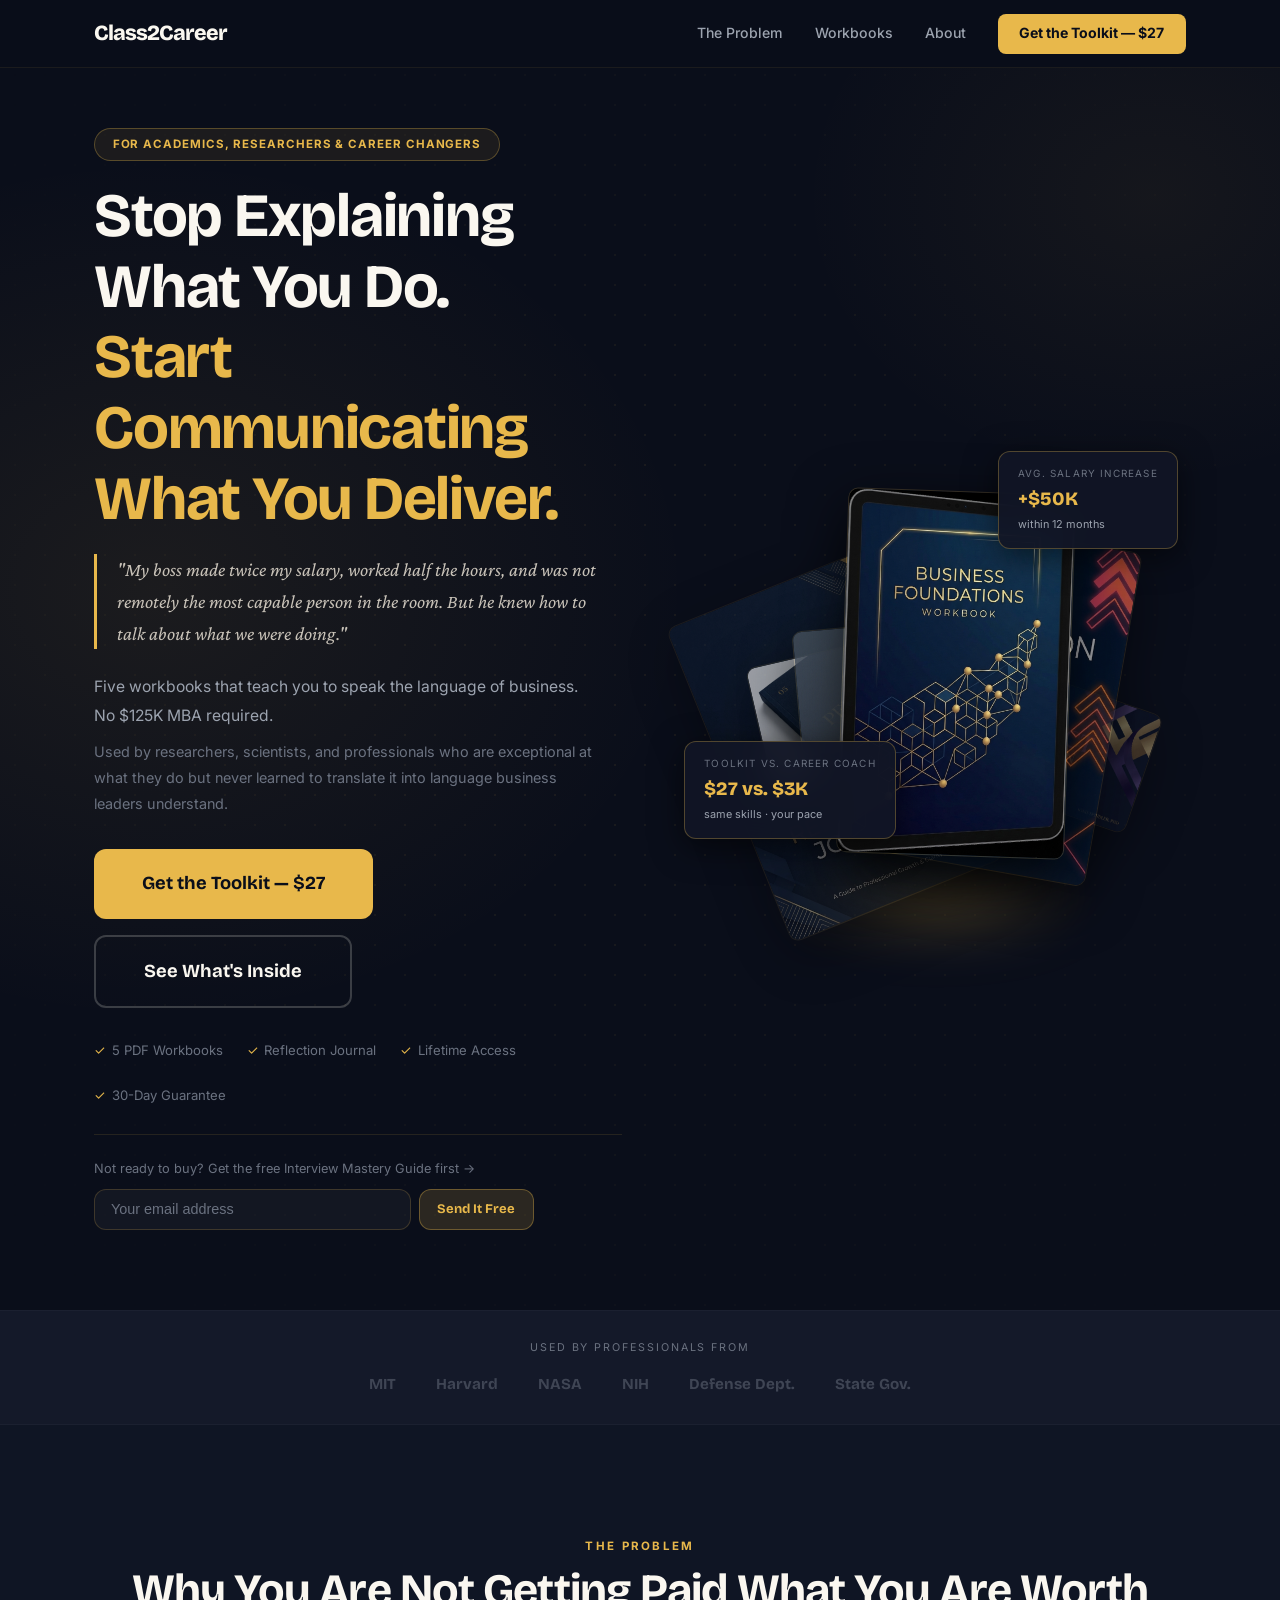
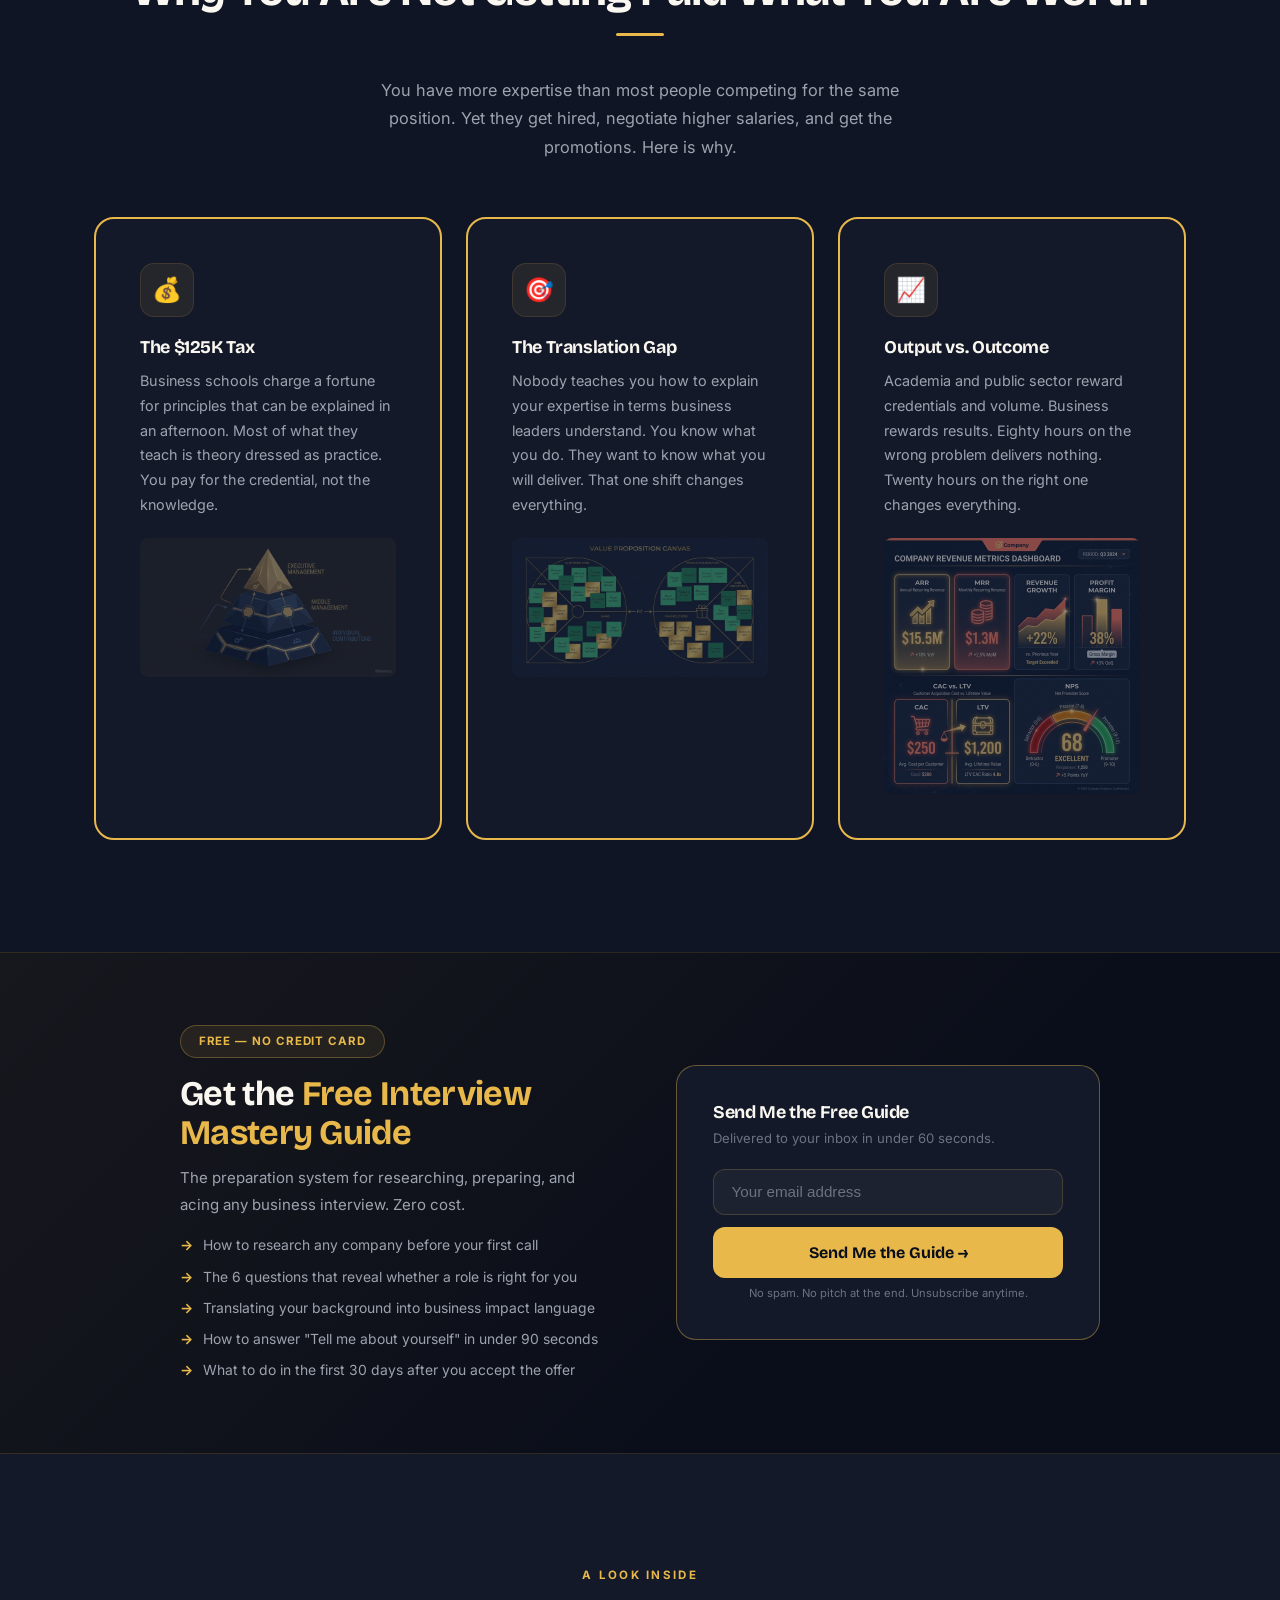
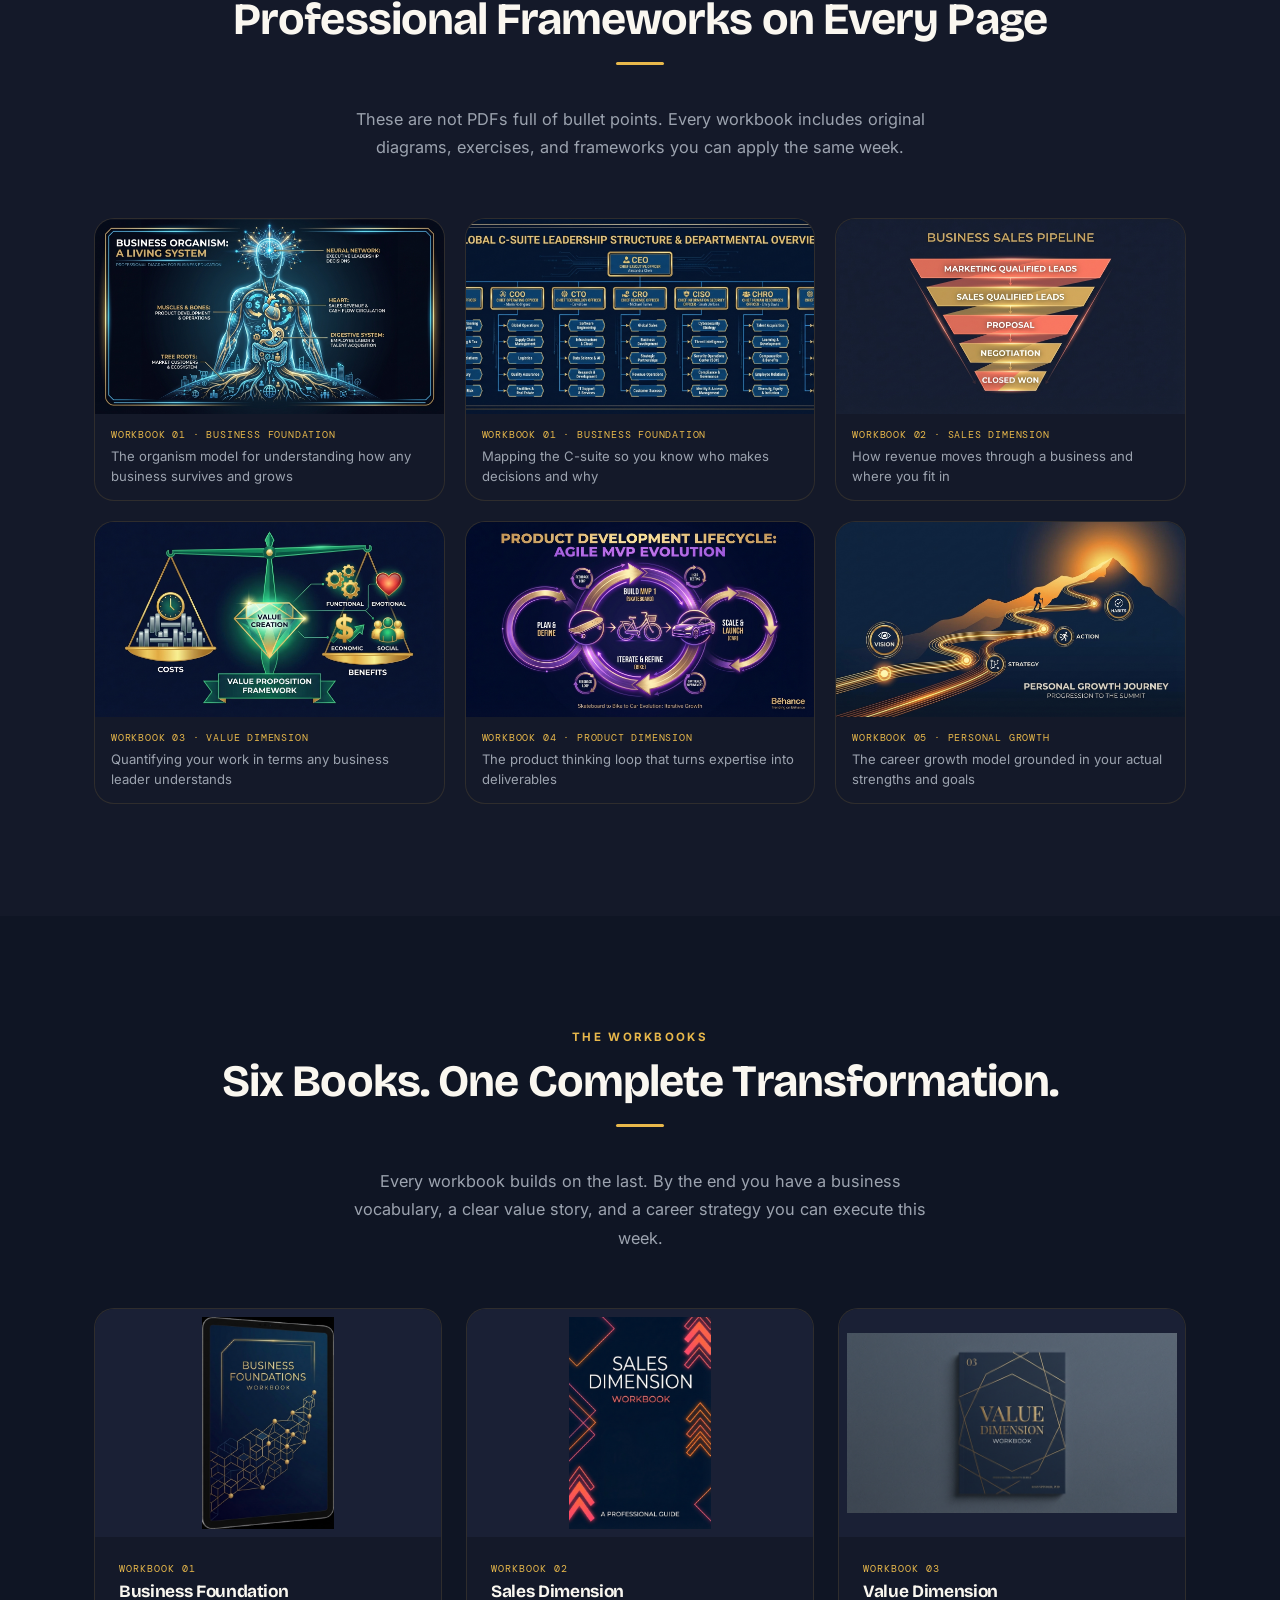
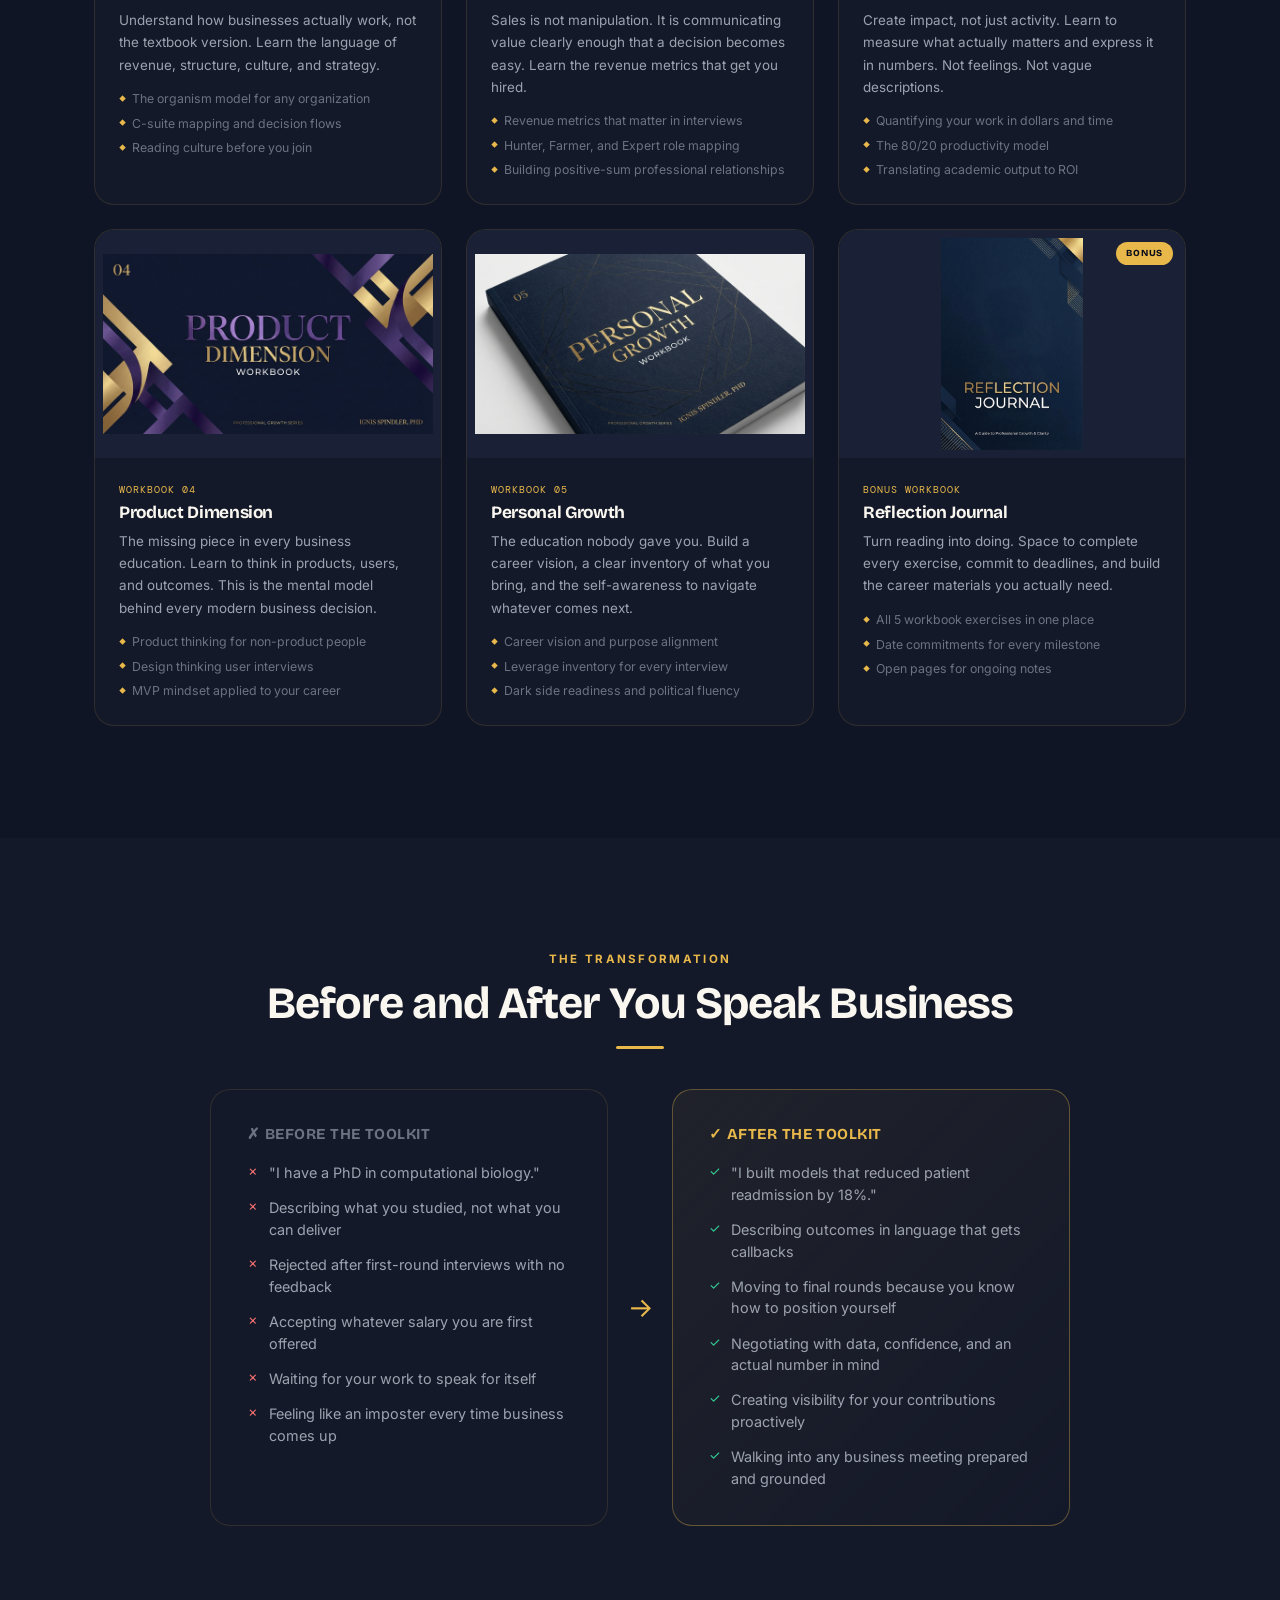
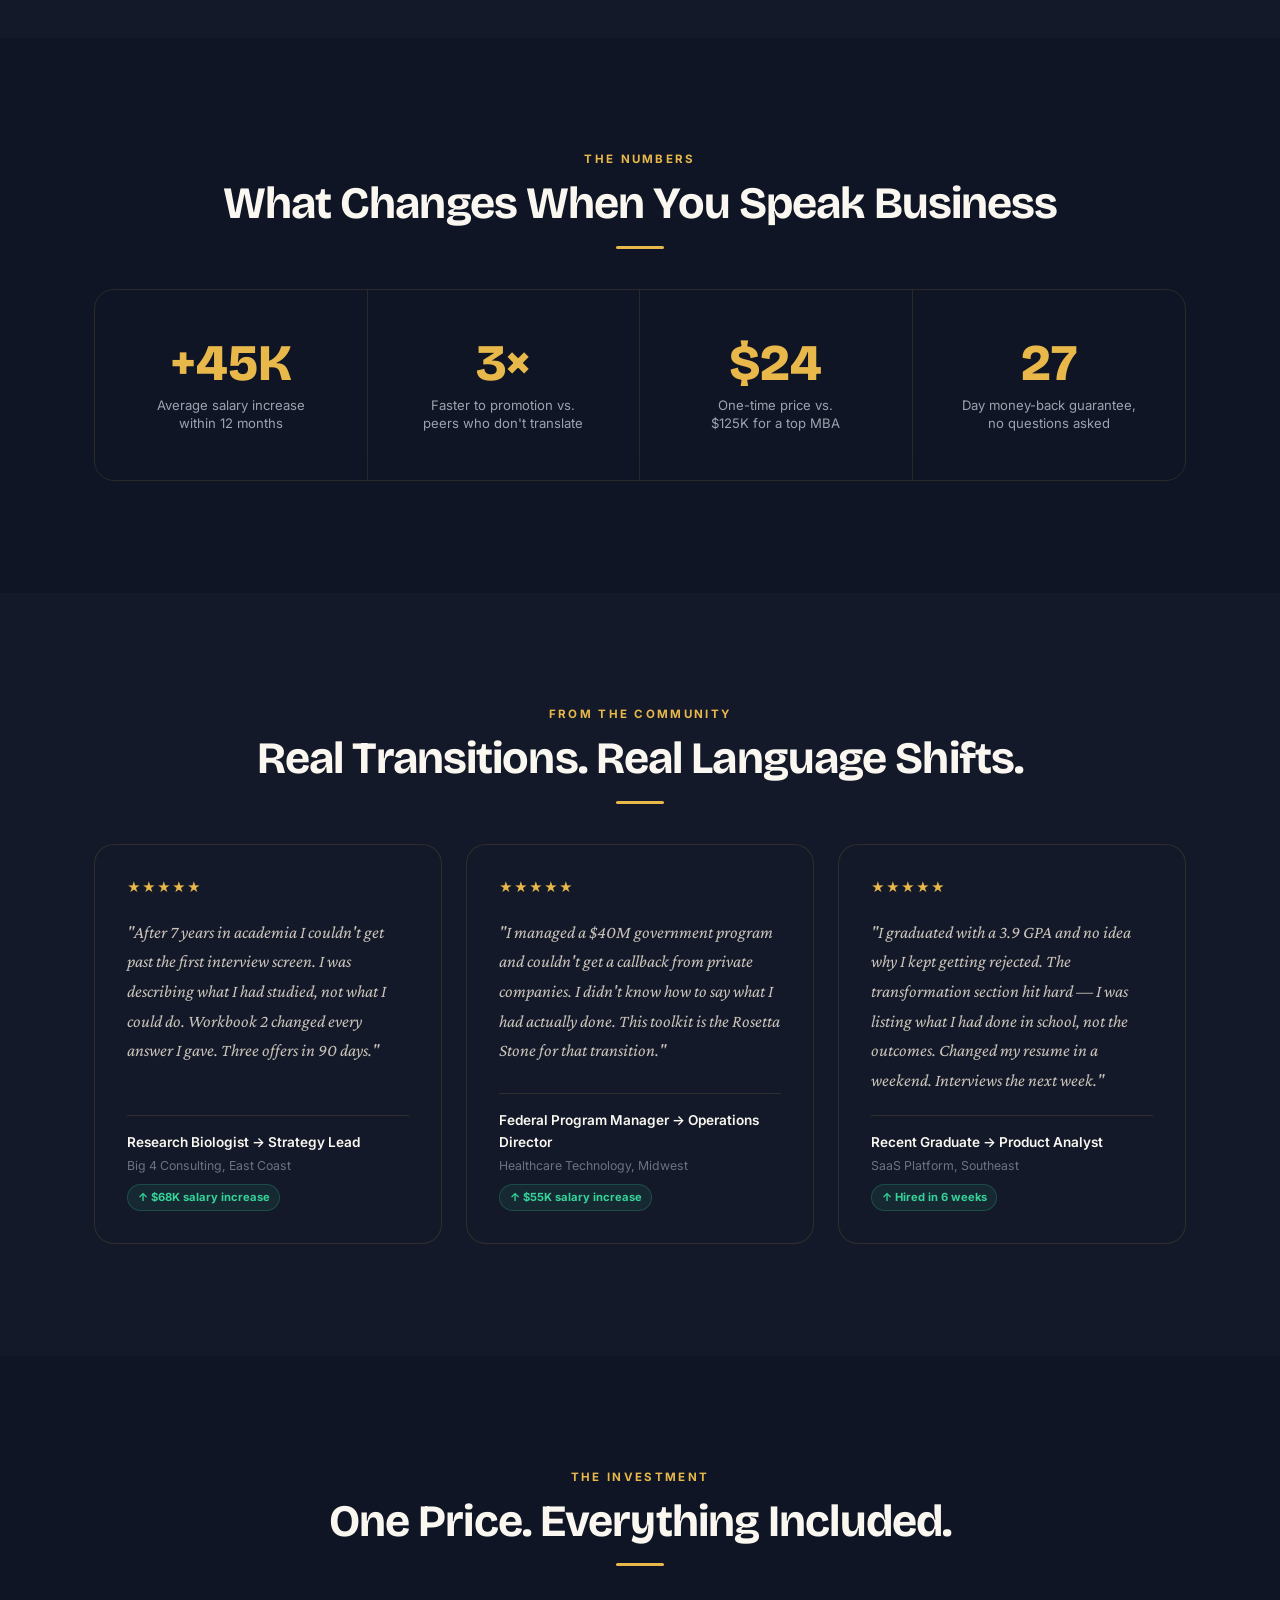
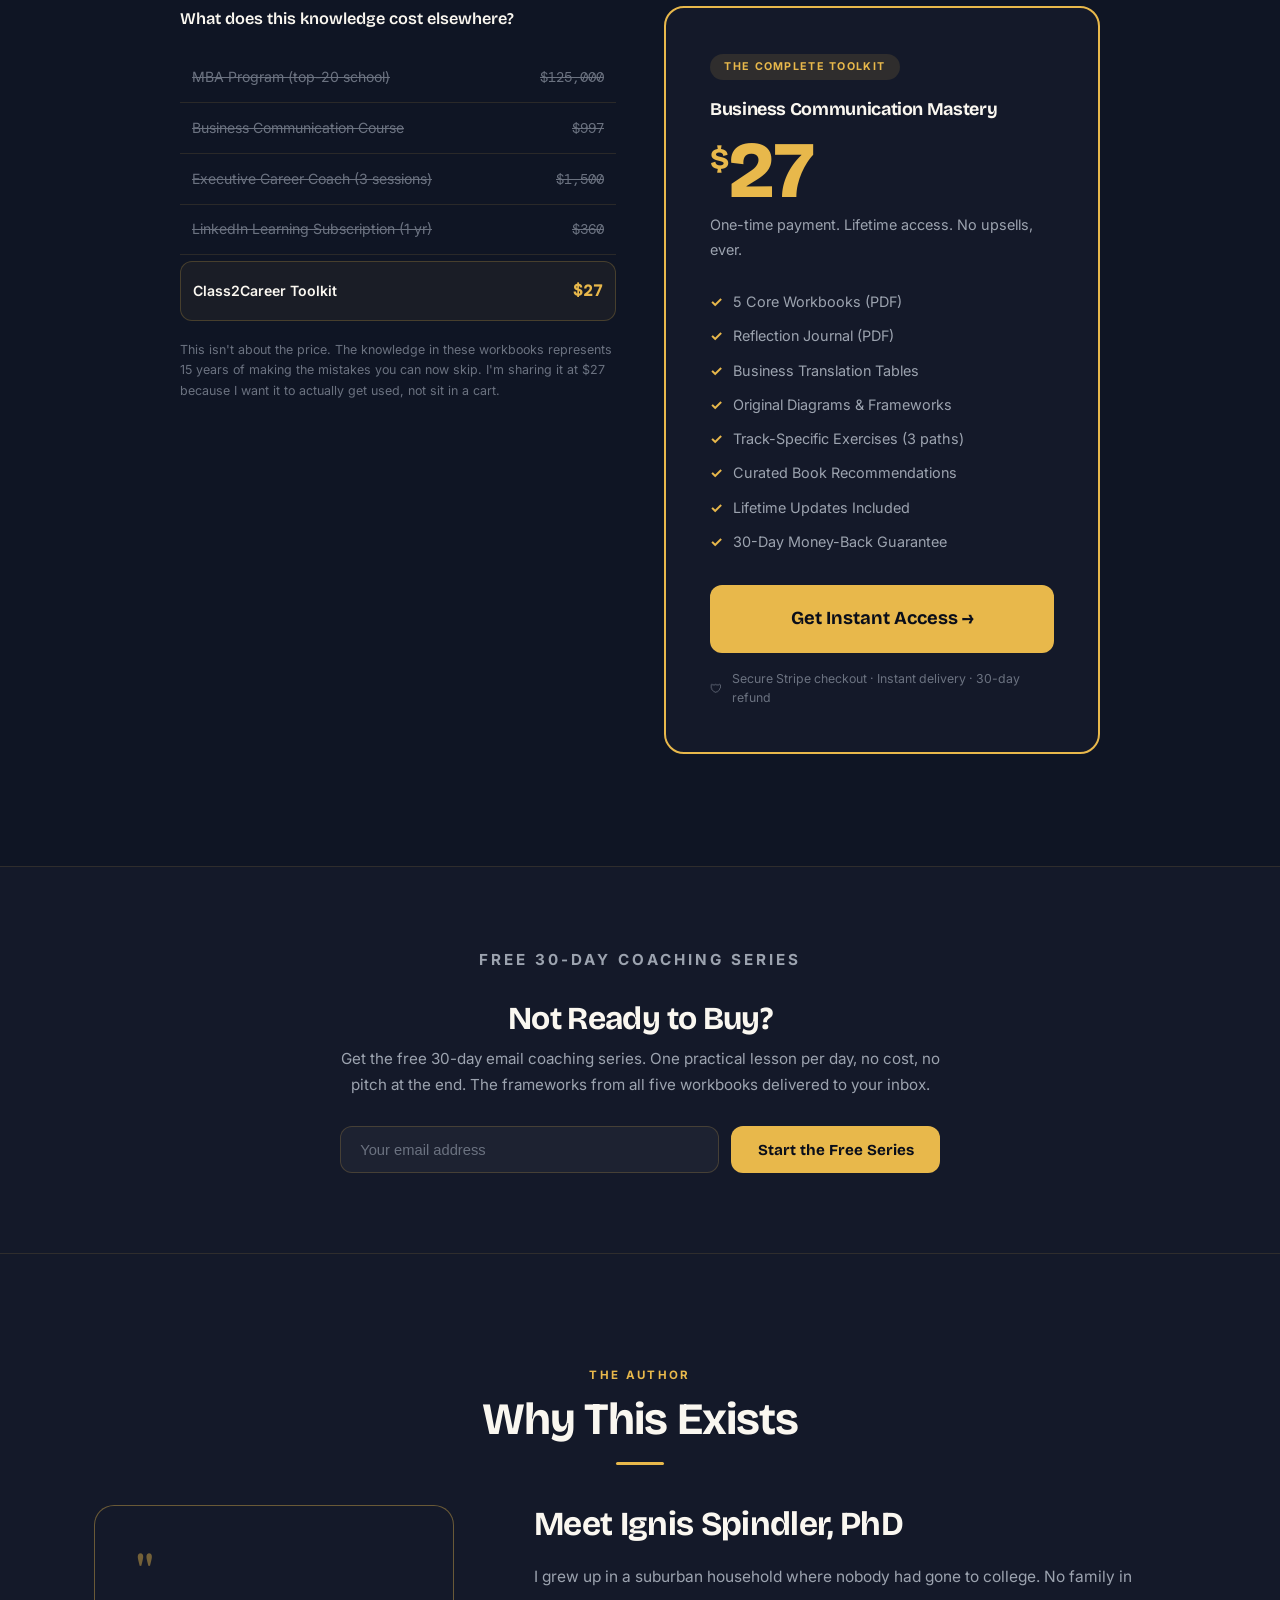
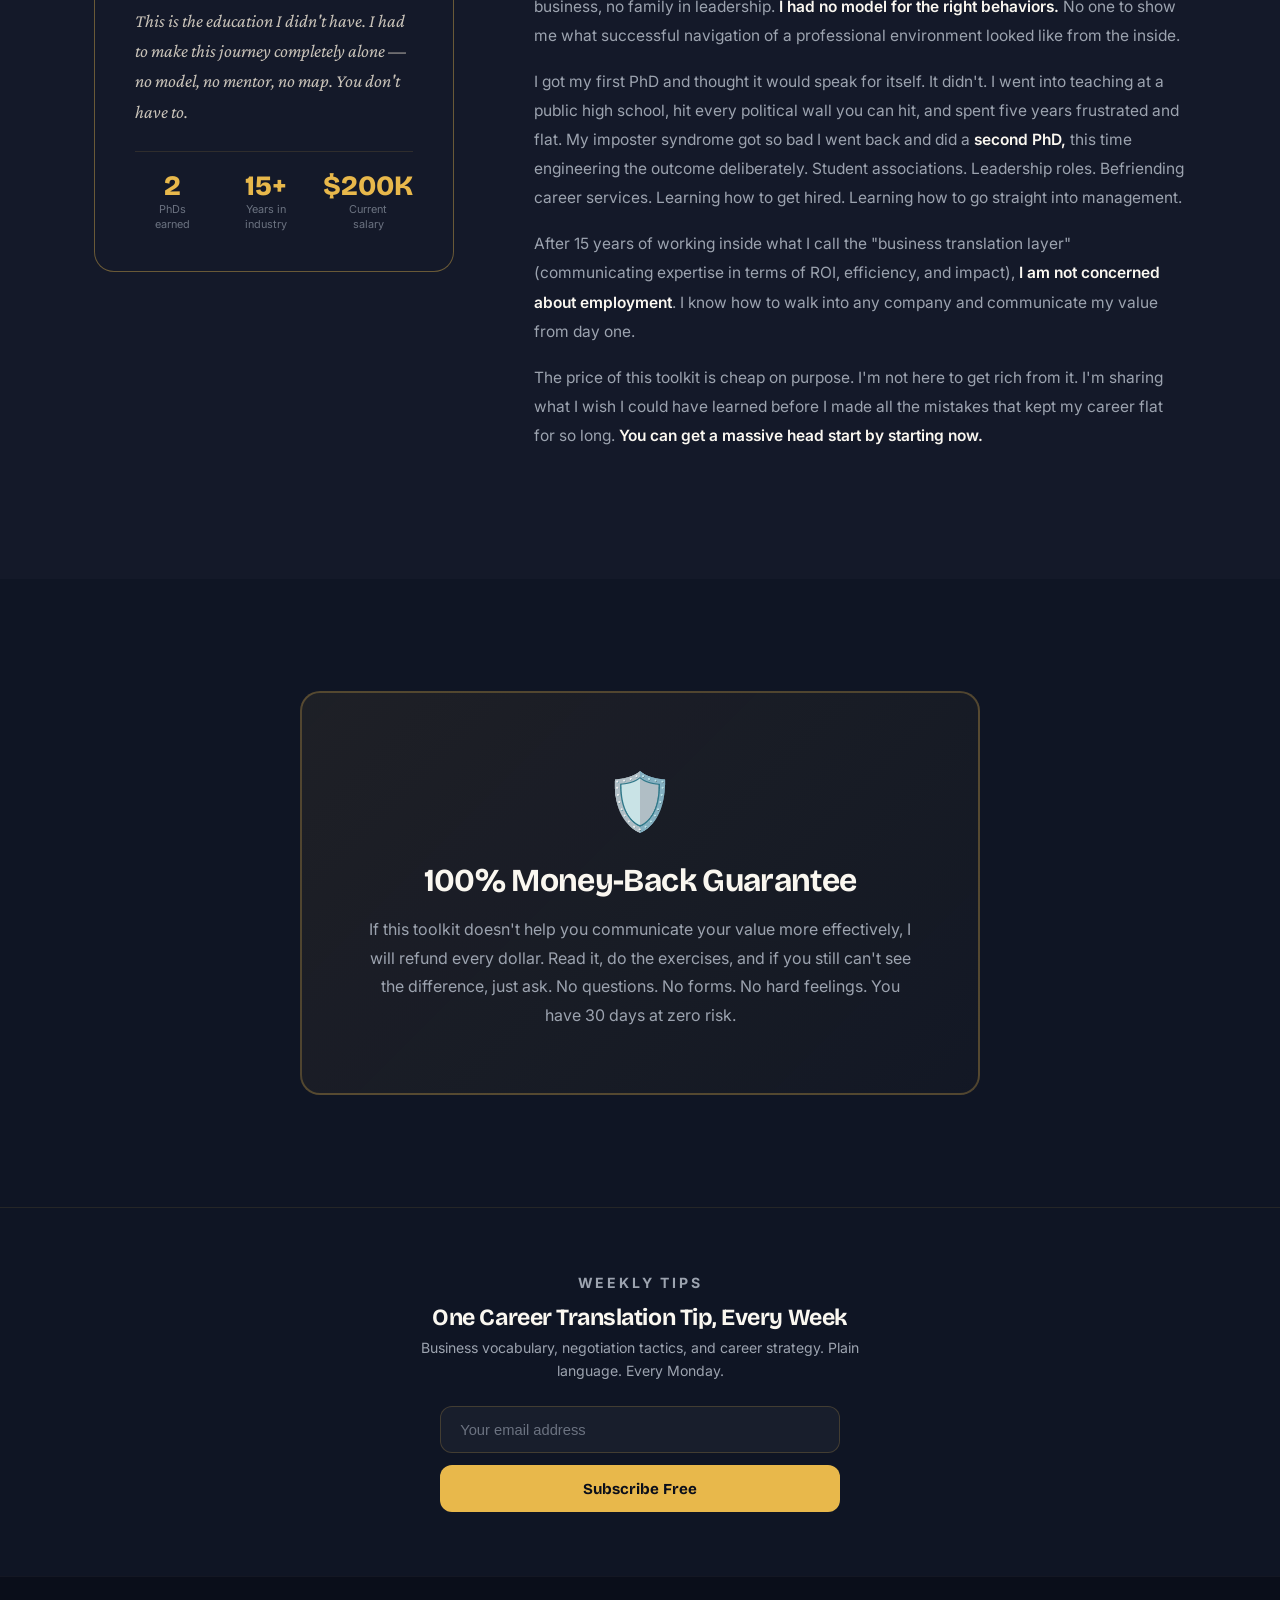
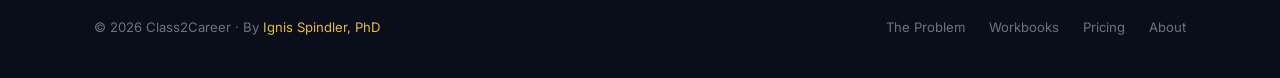
==== commit ca9f9174: "Reduce em-dashes, update hero badges per cohort Remove AI-slop-pattern em-dashes from prose througho" ====
--- a/index.html
+++ b/index.html
@@ -4,7 +4,7 @@
   <meta charset="UTF-8">
   <meta name="viewport" content="width=device-width, initial-scale=1.0">
   <title>Class2Career | The Business Communication Toolkit</title>
-  <meta name="description" content="Stop explaining what you do. Start communicating what you deliver. 5 workbooks that teach you to speak the language of business — without the $125K MBA.">
+  <meta name="description" content="Stop explaining what you do. Start communicating what you deliver. 5 workbooks that teach you to speak the language of business. No MBA required.">
   <link rel="icon" href="data:image/svg+xml,<svg xmlns='http://www.w3.org/2000/svg' viewBox='0 0 100 100'><rect width='100' height='100' rx='20' fill='%230A0E1A'/><text y='.9em' x='50%' text-anchor='middle' font-size='70' fill='%23E8B84B'>C2</text></svg>">
   <link rel="preconnect" href="https://fonts.googleapis.com">
   <link rel="preconnect" href="https://fonts.gstatic.com" crossorigin>
@@ -325,27 +325,29 @@
       badge: 'For PhDs &amp; Academics',
       headline: 'Stop Explaining Your Research.<br><span class="gold">Start Communicating Your Impact.</span>',
       quote: '"My lab mate could barely write a regression. He learned to pitch and got hired at McKinsey for twice my salary. I had published 14 papers."',
-      subtitle: 'Five workbooks that teach PhDs and academics to speak the language of industry — without the $125K MBA.',
+      subtitle: 'Five workbooks that translate your academic expertise into the language industry actually hires for.',
       description: 'Designed for researchers and scientists who are exceptional at what they do but have never been taught how to translate it into business language.',
       logoText: 'PhD2Pro',
       proofLabel: 'Used by researchers transitioning from',
       proofItems: ['MIT', 'Harvard', 'Stanford', 'NIH', 'NASA', 'NSF'],
       guideHL: 'The <span>Free PhD-to-Industry Interview Guide</span>',
-      guideSub: 'The exact preparation system for getting past the first screen — written specifically for academics entering industry.',
-      cohort: 'phd2pro'
+      guideSub: 'The exact preparation system for getting past the first screen, written specifically for academics entering industry.',
+      cohort: 'phd2pro',
+      stat: { label: 'Avg. Salary Increase', value: '+$74K', sub: 'within 24 months out of academia' }
     },
     'class2careers.com': {
       badge: 'For Students Entering the Workforce',
       headline: 'Stop Learning Business.<br><span class="gold">Start Doing Business.</span>',
       quote: '"My GPA was 3.9. I had no idea why I kept getting rejected. Then I learned to communicate what I could do — not what I had studied."',
-      subtitle: 'Five workbooks that teach new graduates to speak the language of business — without the $125K MBA.',
+      subtitle: 'Five workbooks that turn your degree into interview-ready business language. No MBA needed.',
       description: 'Built for graduates who have the skills but have never been taught how to present them in a way that makes employers say yes.',
       logoText: 'Class2Careers',
       proofLabel: 'Used by graduates of',
       proofItems: ['Arizona State', 'Rutgers', 'UVA', 'University of Florida', 'Howard University', 'Seton Hall'],
       guideHL: 'The <span>Free Entry-Level Interview Guide</span>',
-      guideSub: 'How to land your first business role — even with zero corporate experience on your resume.',
-      cohort: 'class2careers'
+      guideSub: 'How to land your first business role with zero corporate experience on your resume.',
+      cohort: 'class2careers',
+      stat: { label: 'First Offer Boost', value: '+$10K', sub: 'negotiate, don\'t just accept' }
     },
     'transition2corporate.com': {
       badge: 'For Public Sector Professionals',
@@ -357,21 +359,23 @@
       proofLabel: 'Used by professionals leaving',
       proofItems: ['Federal Gov.', 'State Agencies', 'Public Schools', 'Utilities', 'Non-Profits', 'Healthcare'],
       guideHL: 'The <span>Free Public Sector Interview Guide</span>',
-      guideSub: 'How to answer every interview question with government experience — and make it sound like a strength, not a liability.',
-      cohort: 'transition2corporate'
+      guideSub: 'How to frame every government experience as a business strength in any private-sector interview.',
+      cohort: 'transition2corporate',
+      stat: { label: 'Avg. Salary Increase', value: '+$50K', sub: 'within 12 months after transition' }
     },
     'default': {
       badge: 'For Academics, Researchers &amp; Career Changers',
       headline: 'Stop Explaining What You Do.<br><span class="gold">Start Communicating What You Deliver.</span>',
       quote: '"My boss made twice my salary, worked half the hours, and was not remotely the most capable person in the room. But he knew how to talk about what we were doing."',
-      subtitle: 'Five workbooks that teach you to speak the language of business — without the $125K MBA.',
+      subtitle: 'Five workbooks that teach you to speak the language of business. No $125K MBA required.',
       description: 'Used by researchers, scientists, and professionals who are exceptional at what they do but never learned to translate it into language business leaders understand.',
       logoText: 'Class2Career',
       proofLabel: 'Used by professionals from',
       proofItems: ['MIT', 'Harvard', 'NASA', 'NIH', 'Defense Dept.', 'State Gov.'],
       guideHL: 'Get the <span>Free Interview Mastery Guide</span>',
       guideSub: 'The preparation system for researching, preparing, and acing any business interview. Zero cost.',
-      cohort: 'direct'
+      cohort: 'direct',
+      stat: { label: 'Avg. Salary Increase', value: '+$50K', sub: 'within 12 months' }
     }
   };
 
@@ -395,6 +399,11 @@
     setEl('guide-hl',   cfg.guideHL, true);
     setEl('guide-sub',  cfg.guideSub);
     setEl('footer-brand', cfg.logoText);
+    if (cfg.stat) {
+      setEl('fstat-label', cfg.stat.label);
+      setEl('fstat-value', cfg.stat.value);
+      setEl('fstat-sub',   cfg.stat.sub);
+    }
 
     var pl = document.getElementById('proof-label');
     var pi = document.getElementById('proof-items');
@@ -512,7 +521,7 @@
         <h1 id="hero-h1" style="margin-top:1.25rem;">Stop Explaining What You Do.<br><span class="gold">Start Communicating What You Deliver.</span></h1>
         <p class="hero-quote" id="hero-quote">"My boss made twice my salary, worked half the hours, and was not remotely the most capable person in the room. But he knew how to talk about what we were doing."</p>
         <p class="hero-desc">
-          <span id="hero-sub">Five workbooks that teach you to speak the language of business — without the $125K MBA.</span>
+          <span id="hero-sub">Five workbooks that teach you to speak the language of business. No $125K MBA required.</span>
           <span id="hero-desc" style="display:block; margin-top:.6rem; font-size:.9rem; color:var(--txt-md);">Used by researchers, scientists, and professionals who are exceptional at what they do but never learned to translate it.</span>
         </p>
         <div class="hero-ctas">
@@ -549,14 +558,14 @@
           <img src="assets/covers/cover-02-sales-dimension.png"    class="cf5" alt="">
           <img src="assets/covers/cover-04-product-dimension.png"  class="cf6" alt="">
           <div class="fstat fs-a">
-            <div class="fl">Avg. Salary Increase</div>
-            <div class="fv">+$50K</div>
-            <div class="fs">within 12 months</div>
+            <div class="fl" id="fstat-label">Avg. Salary Increase</div>
+            <div class="fv" id="fstat-value">+$50K</div>
+            <div class="fs" id="fstat-sub">within 12 months</div>
           </div>
           <div class="fstat fs-b">
-            <div class="fl">Toolkit vs. MBA</div>
-            <div class="fv">$27 vs. $125K</div>
-            <div class="fs">same language · lower tuition</div>
+            <div class="fl">TOOLKIT vs. CAREER COACH</div>
+            <div class="fv">$27 vs. $3K</div>
+            <div class="fs">same skills · your pace</div>
           </div>
         </div>
       </div>
@@ -603,7 +612,7 @@
       <div class="pcrd">
         <div class="pcrd-icon">📈</div>
         <h3>Output vs. Outcome</h3>
-        <p>Academia and public sector reward credentials and volume. Business rewards results. You can work 80 hours on the wrong thing and get nothing — or 20 hours on the right problem and change everything.</p>
+        <p>Academia and public sector reward credentials and volume. Business rewards results. Eighty hours on the wrong problem delivers nothing. Twenty hours on the right one changes everything.</p>
         <img src="assets/images/diagram-02-revenue-metrics.png" alt="">
       </div>
     </div>
@@ -693,7 +702,7 @@
         <div class="wcrd-body">
           <div class="wb-num">Workbook 01</div>
           <h4>Business Foundation</h4>
-          <p>Understand how businesses actually work — not the textbook version. Learn the language of revenue, structure, culture, and strategy.</p>
+          <p>Understand how businesses actually work, not the textbook version. Learn the language of revenue, structure, culture, and strategy.</p>
           <div class="wpts"><span>The organism model for any organization</span><span>C-suite mapping and decision flows</span><span>Reading culture before you join</span></div>
         </div>
       </div>
@@ -711,7 +720,7 @@
         <div class="wcrd-body">
           <div class="wb-num">Workbook 03</div>
           <h4>Value Dimension</h4>
-          <p>Create impact, not just activity. Learn to measure what actually matters and express it in numbers — not feelings or generic descriptions.</p>
+          <p>Create impact, not just activity. Learn to measure what actually matters and express it in numbers. Not feelings. Not vague descriptions.</p>
           <div class="wpts"><span>Quantifying your work in dollars and time</span><span>The 80/20 productivity model</span><span>Translating academic output to ROI</span></div>
         </div>
       </div>
@@ -720,7 +729,7 @@
         <div class="wcrd-body">
           <div class="wb-num">Workbook 04</div>
           <h4>Product Dimension</h4>
-          <p>The missing piece in every business education. Learn to think in products, users, and outcomes — the mental model behind every modern business decision.</p>
+          <p>The missing piece in every business education. Learn to think in products, users, and outcomes. This is the mental model behind every modern business decision.</p>
           <div class="wpts"><span>Product thinking for non-product people</span><span>Design thinking user interviews</span><span>MVP mindset applied to your career</span></div>
         </div>
       </div>
@@ -771,7 +780,7 @@
           <li><span class="ic">✓</span>"I built models that reduced patient readmission by 18%."</li>
           <li><span class="ic">✓</span>Describing outcomes in language that gets callbacks</li>
           <li><span class="ic">✓</span>Moving to final rounds because you know how to position yourself</li>
-          <li><span class="ic">✓</span>Negotiating with data and confidence — and winning</li>
+          <li><span class="ic">✓</span>Negotiating with data, confidence, and an actual number in mind</li>
           <li><span class="ic">✓</span>Creating visibility for your contributions proactively</li>
           <li><span class="ic">✓</span>Walking into any business meeting prepared and grounded</li>
         </ul>
@@ -859,7 +868,7 @@
         <div class="vsitem"><span class="vn st">Executive Career Coach (3 sessions)</span><span class="vp st">$1,500</span></div>
         <div class="vsitem"><span class="vn st">LinkedIn Learning Subscription (1 yr)</span><span class="vp st">$360</span></div>
         <div class="vsitem win"><span class="vn" style="color:var(--cream);font-weight:600;">Class2Career Toolkit</span><span class="vp hi">$27</span></div>
-        <p class="vstail">This isn't about the price. The knowledge in these workbooks represents 15 years of making the mistakes you can now skip. I'm sharing it at $27 because I want it to actually get used — not sit in a cart.</p>
+        <p class="vstail">This isn't about the price. The knowledge in these workbooks represents 15 years of making the mistakes you can now skip. I'm sharing it at $27 because I want it to actually get used, not sit in a cart.</p>
       </div>
       <div class="pcrd">
         <div class="pbadge">The Complete Toolkit</div>
@@ -889,7 +898,7 @@
     <div class="email-mid-inner">
       <p class="section-tag">Free 30-Day Coaching Series</p>
       <h2>Not Ready to Buy?</h2>
-      <p>Get the free 30-day email coaching series. One practical lesson per day — the frameworks from all five workbooks delivered to your inbox, no cost, no pitch at the end.</p>
+      <p>Get the free 30-day email coaching series. One practical lesson per day, no cost, no pitch at the end. The frameworks from all five workbooks delivered to your inbox.</p>
       <form class="iform" action="/subscribe" method="POST">
         <input type="email" name="email" placeholder="Your email address" required>
         <input type="hidden" name="lead_magnet" value="30-day-coaching">
@@ -921,9 +930,9 @@
       </div>
       <div class="about-body">
         <h2>Meet Ignis Spindler, PhD</h2>
-        <p>I grew up in a suburban household where nobody had gone to college. No family in business, no family in leadership. <strong>I had no model for the right behaviors</strong> — no one to show me what successful navigation of a professional environment looked like from the inside.</p>
-        <p>I got my first PhD and thought it would speak for itself. It didn't. I went into teaching at a public high school, hit every political wall you can hit, and spent five years frustrated and flat. My imposter syndrome got so bad I went back and did a <strong>second PhD</strong> — this time engineering the outcome deliberately. Student associations. Leadership roles. Befriending career services. Learning how to get hired. Learning how to go straight into management.</p>
-        <p>After 15 years of working inside the "business translation layer" — the framework for communicating expertise in terms of ROI, efficiency, and impact — <strong>I am not concerned about employment</strong>. I know how to walk into any company and communicate my value from day one.</p>
+        <p>I grew up in a suburban household where nobody had gone to college. No family in business, no family in leadership. <strong>I had no model for the right behaviors.</strong> No one to show me what successful navigation of a professional environment looked like from the inside.</p>
+        <p>I got my first PhD and thought it would speak for itself. It didn't. I went into teaching at a public high school, hit every political wall you can hit, and spent five years frustrated and flat. My imposter syndrome got so bad I went back and did a <strong>second PhD,</strong> this time engineering the outcome deliberately. Student associations. Leadership roles. Befriending career services. Learning how to get hired. Learning how to go straight into management.</p>
+        <p>After 15 years of working inside what I call the "business translation layer" (communicating expertise in terms of ROI, efficiency, and impact), <strong>I am not concerned about employment</strong>. I know how to walk into any company and communicate my value from day one.</p>
         <p>The price of this toolkit is cheap on purpose. I'm not here to get rich from it. I'm sharing what I wish I could have learned before I made all the mistakes that kept my career flat for so long. <strong>You can get a massive head start by starting now.</strong></p>
       </div>
     </div>
@@ -936,7 +945,7 @@
     <div class="gbox">
       <div class="gbox-icon">🛡️</div>
       <h2>100% Money-Back Guarantee</h2>
-      <p>If this toolkit doesn't help you communicate your value more effectively — if you read it, do the exercises, and still can't see the difference — I will refund every dollar. No questions. No forms. No hard feelings. You have 30 days to try it at zero risk.</p>
+      <p>If this toolkit doesn't help you communicate your value more effectively, I will refund every dollar. Read it, do the exercises, and if you still can't see the difference, just ask. No questions. No forms. No hard feelings. You have 30 days at zero risk.</p>
     </div>
   </div>
 </section>
@@ -947,7 +956,7 @@
     <div class="femail-inner">
       <p class="section-tag" style="margin-bottom:.6rem;">Weekly Tips</p>
       <h3>One Career Translation Tip, Every Week</h3>
-      <p>Business vocabulary, negotiation tactics, and career strategy — delivered in plain language every Monday.</p>
+      <p>Business vocabulary, negotiation tactics, and career strategy. Plain language. Every Monday.</p>
       <form class="iform" action="/subscribe" method="POST" style="flex-direction:column; max-width:400px; margin:0 auto;">
         <input type="email" name="email" placeholder="Your email address" required style="width:100%;">
         <input type="hidden" name="lead_magnet" value="weekly-tips">
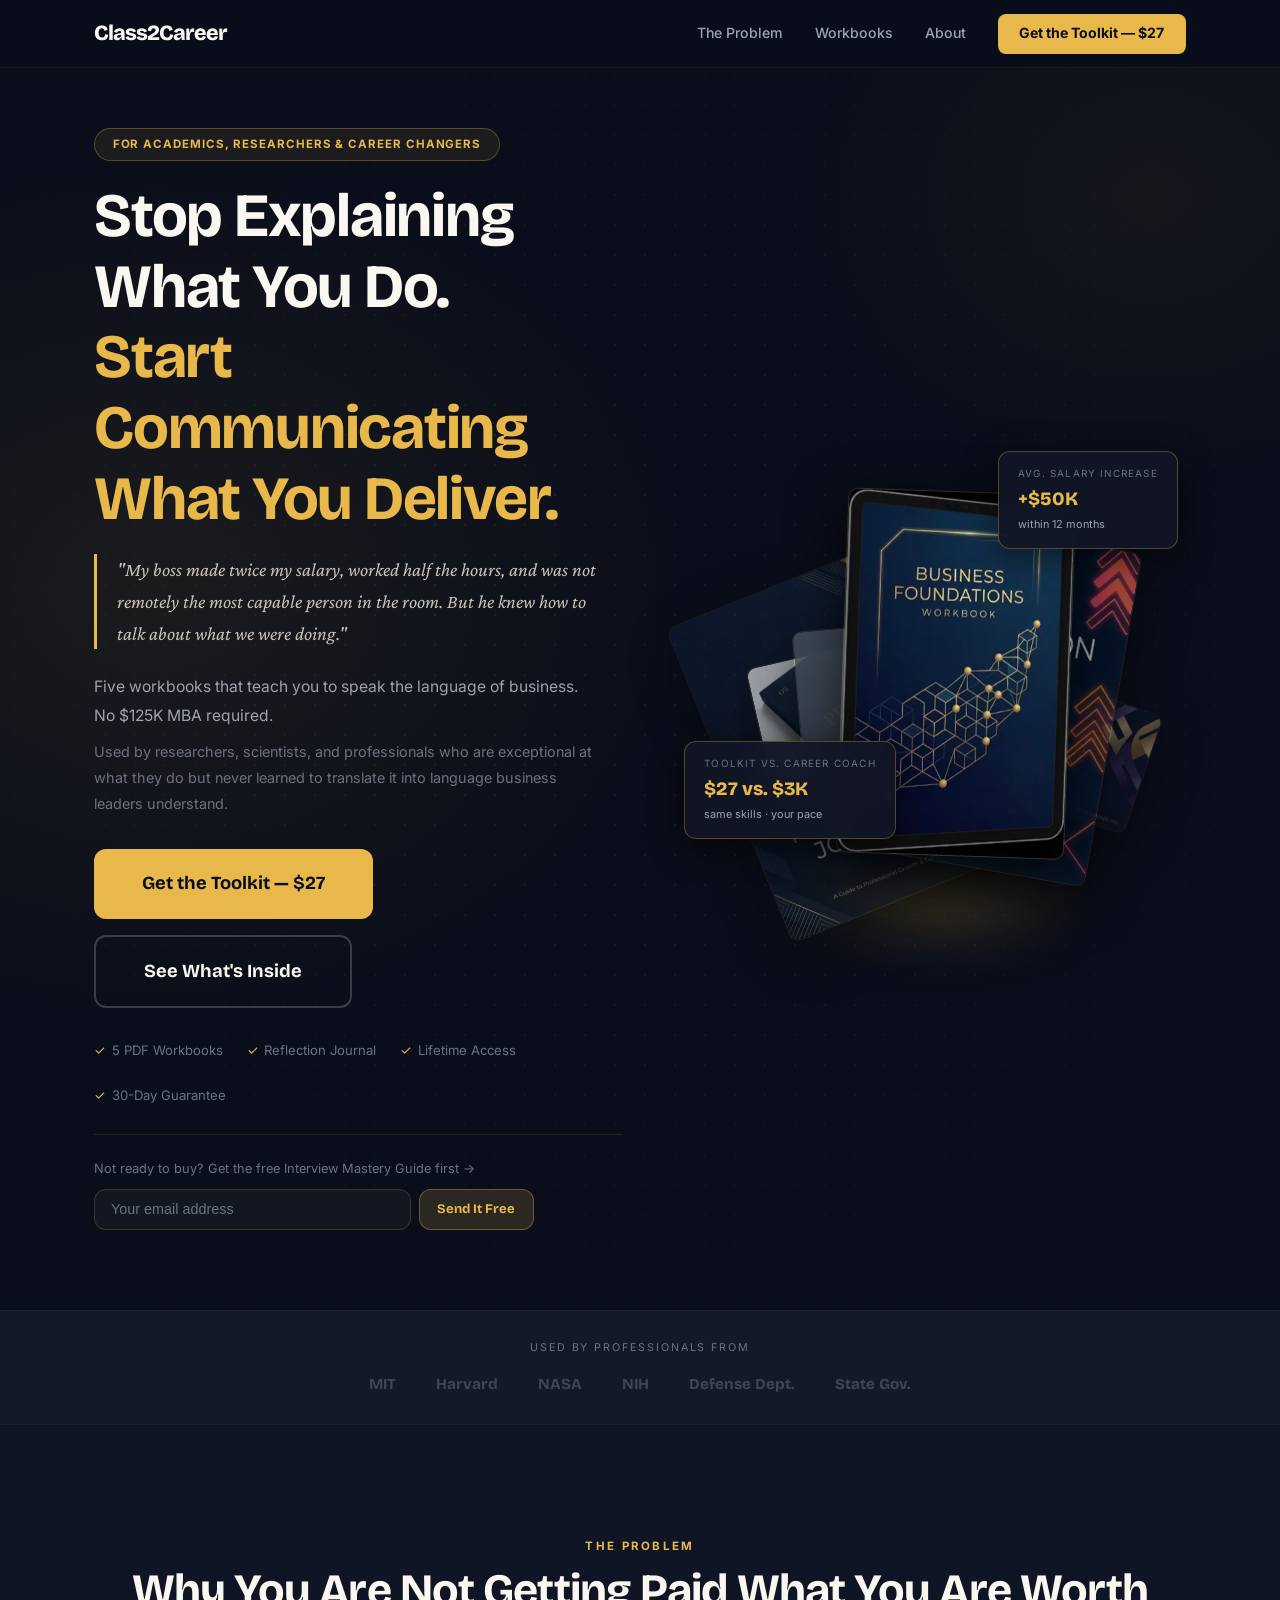
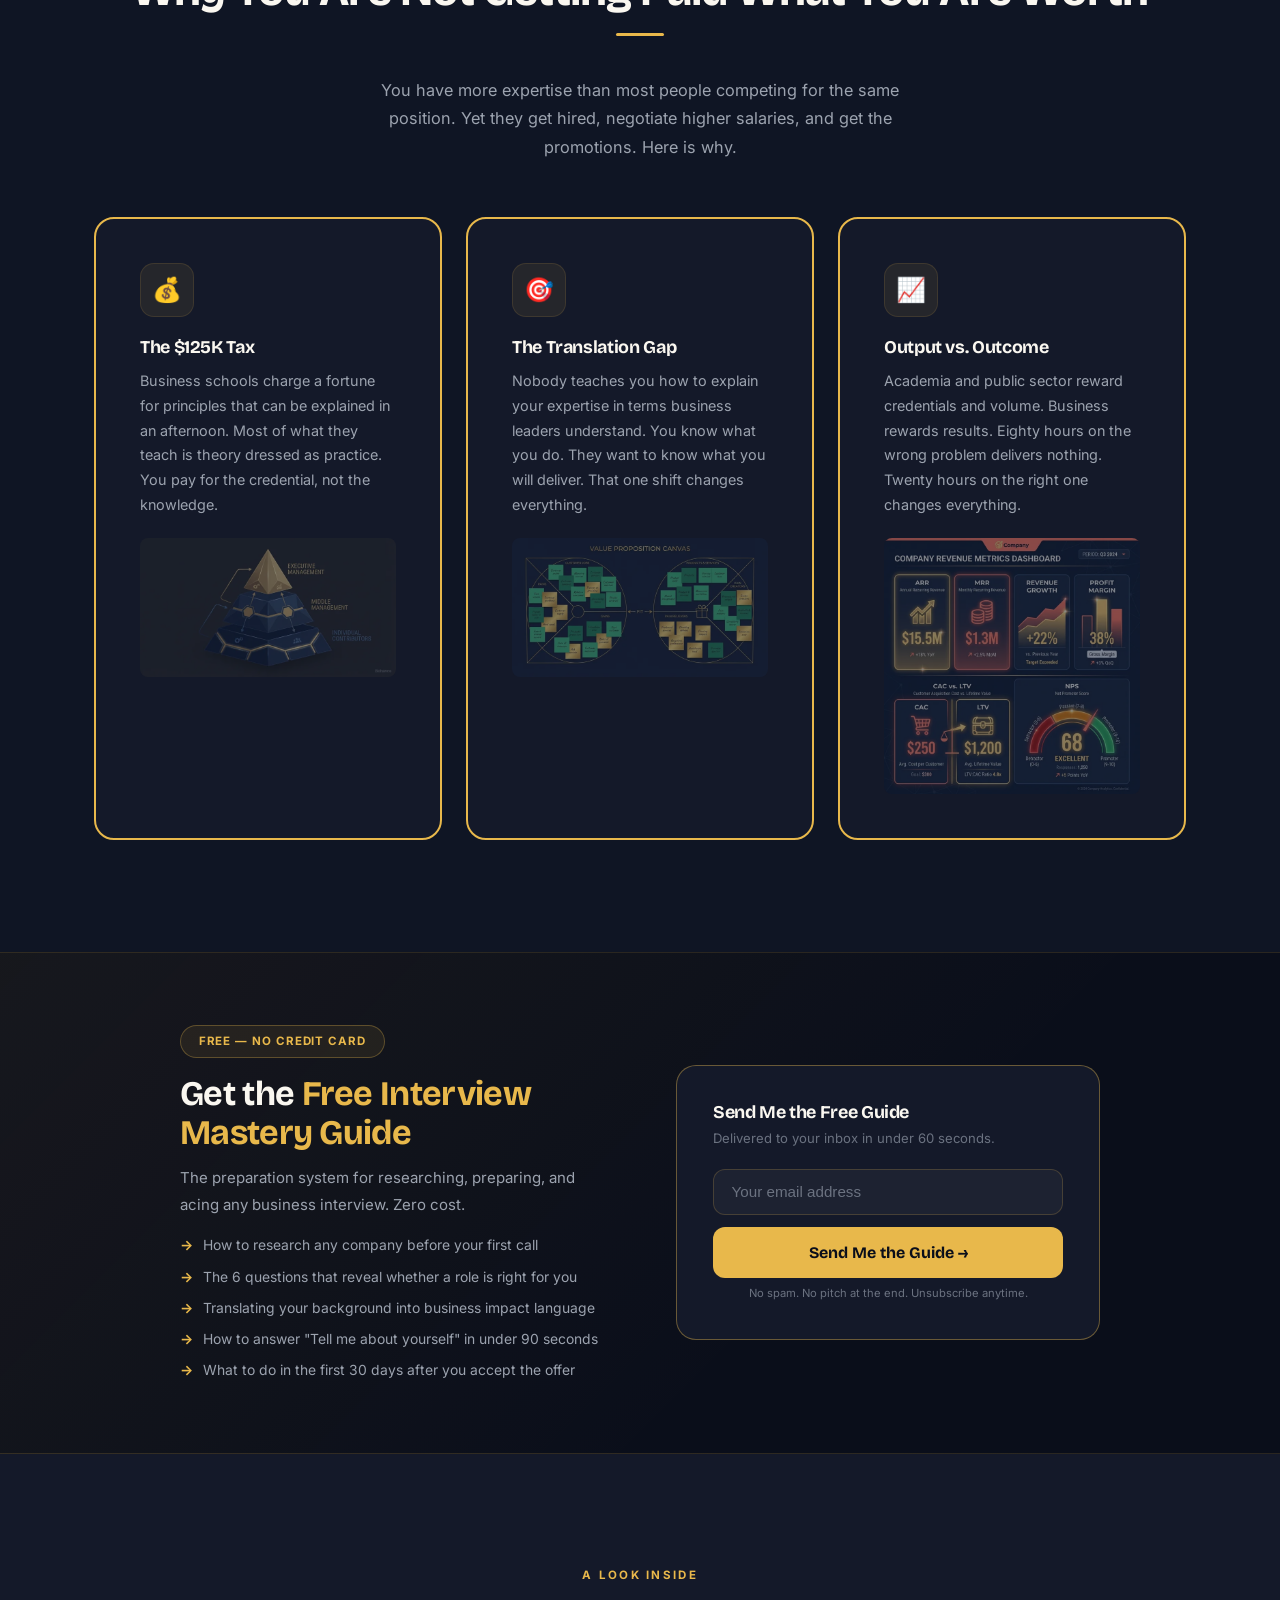
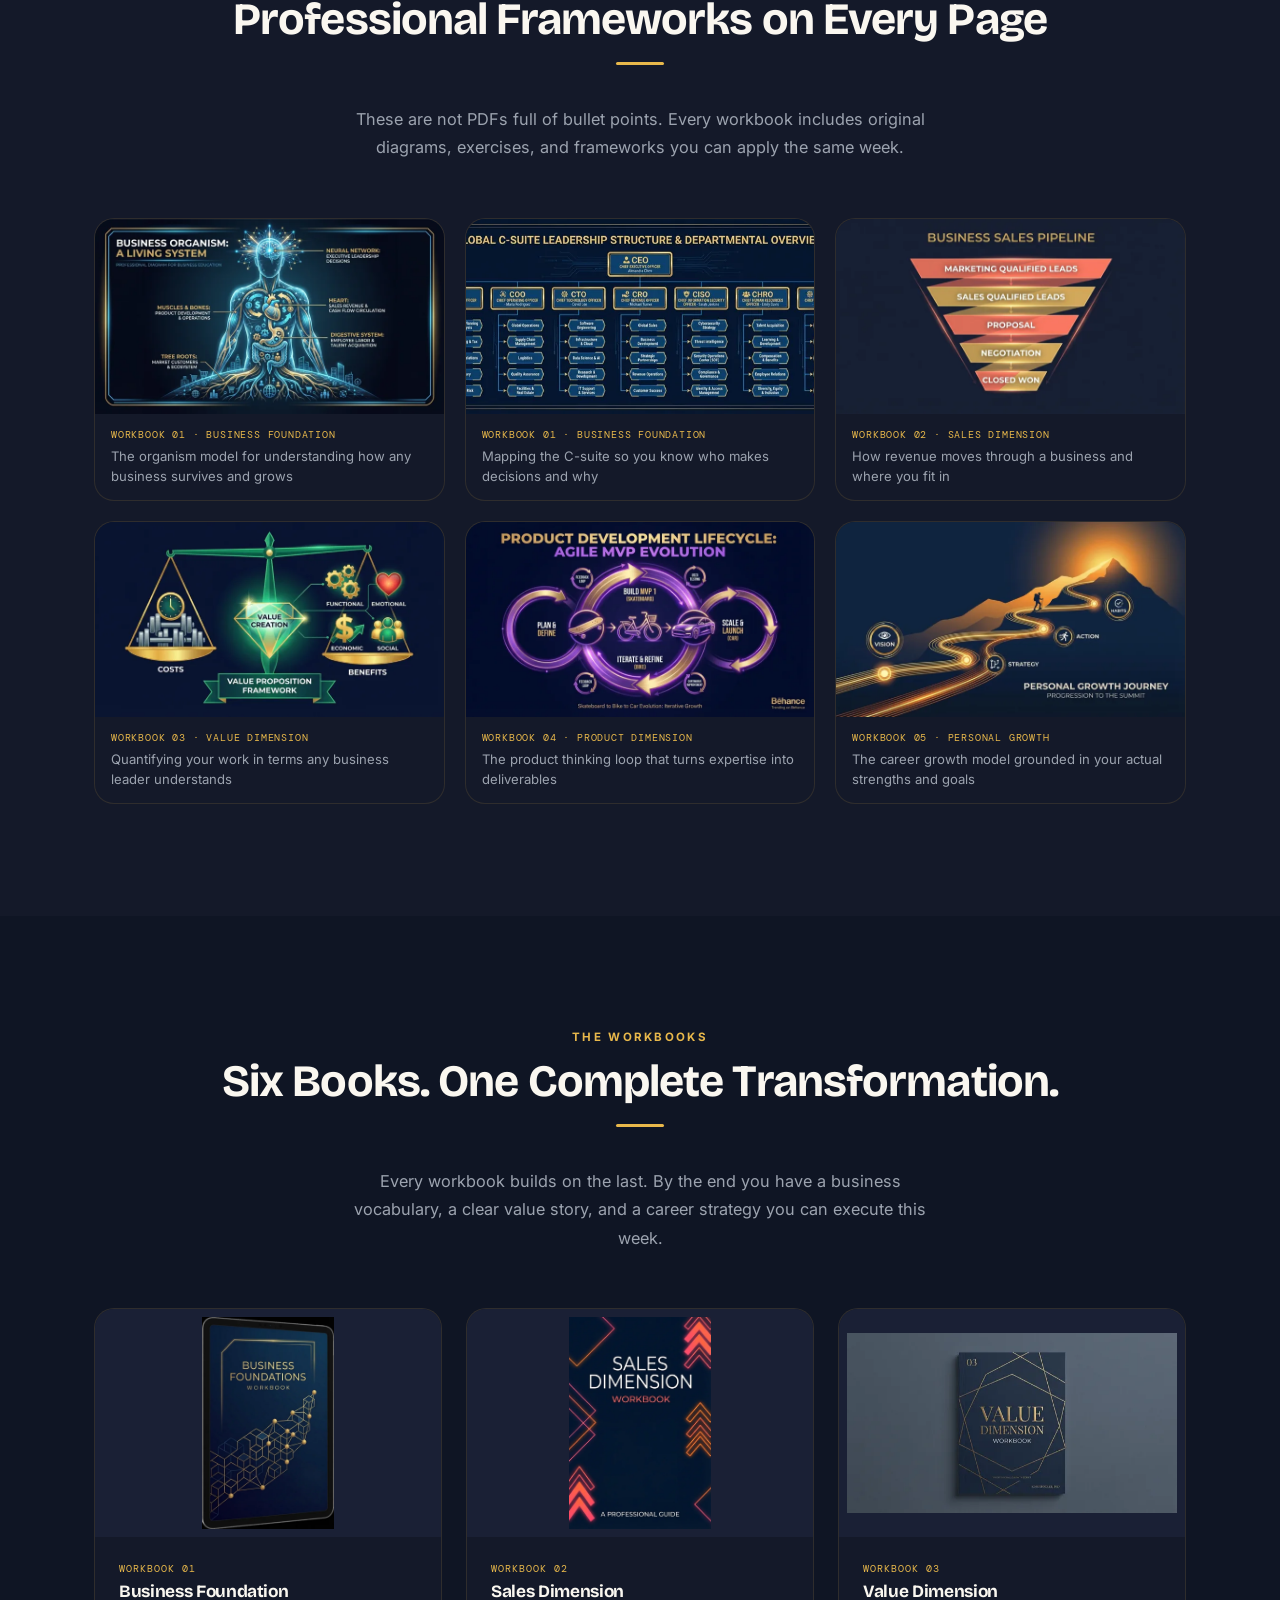
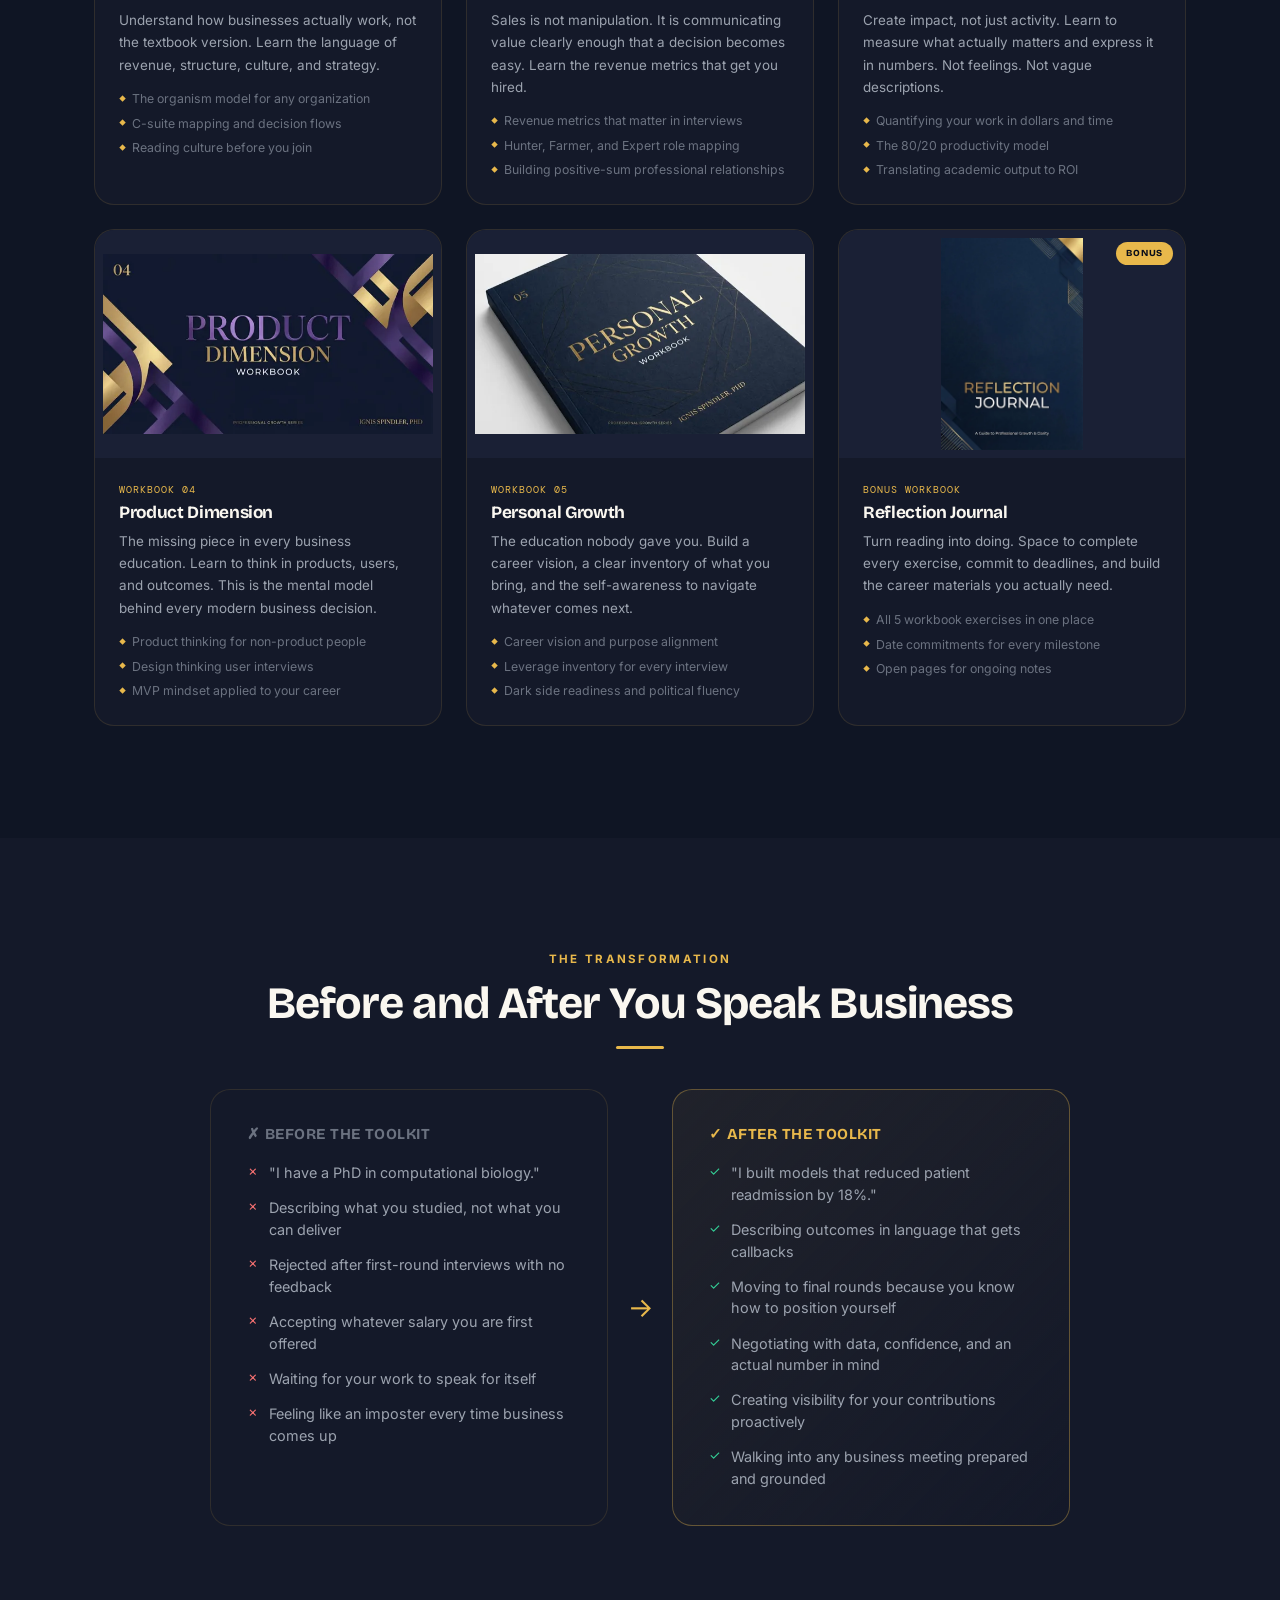
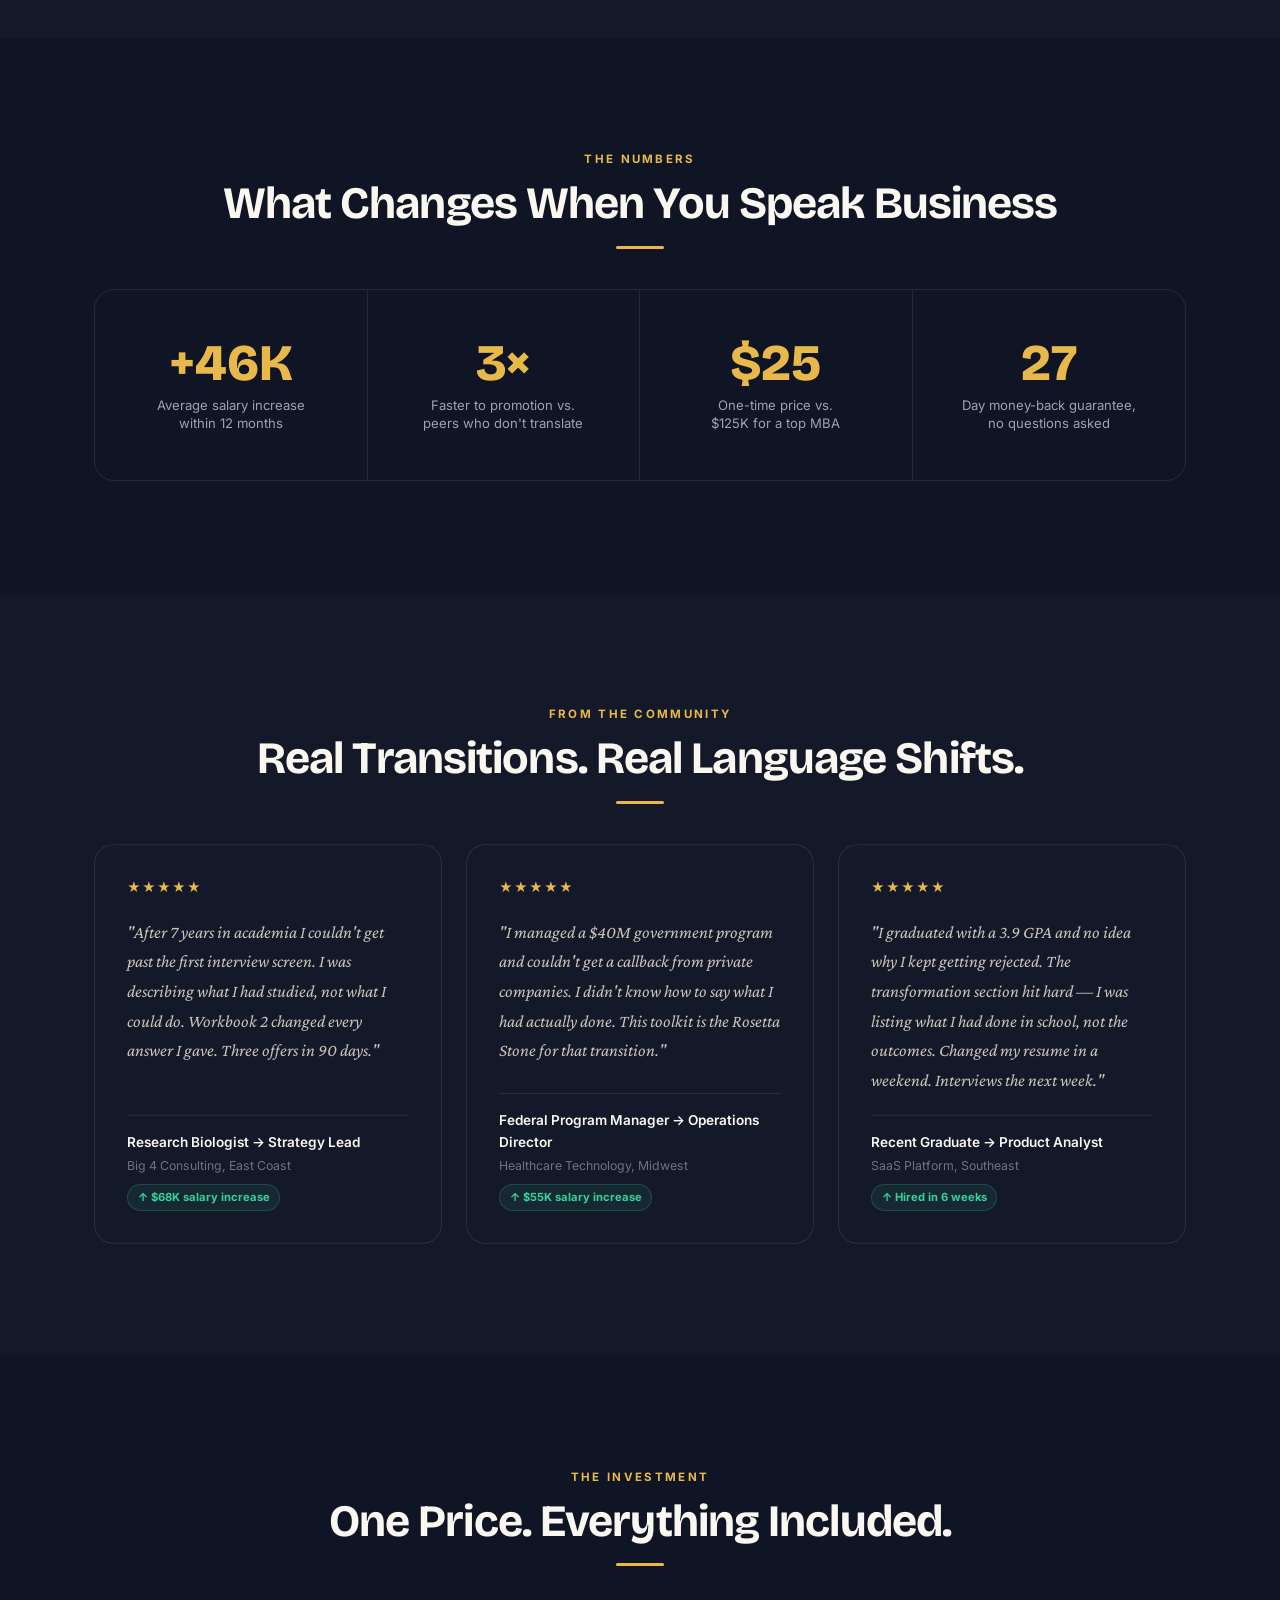
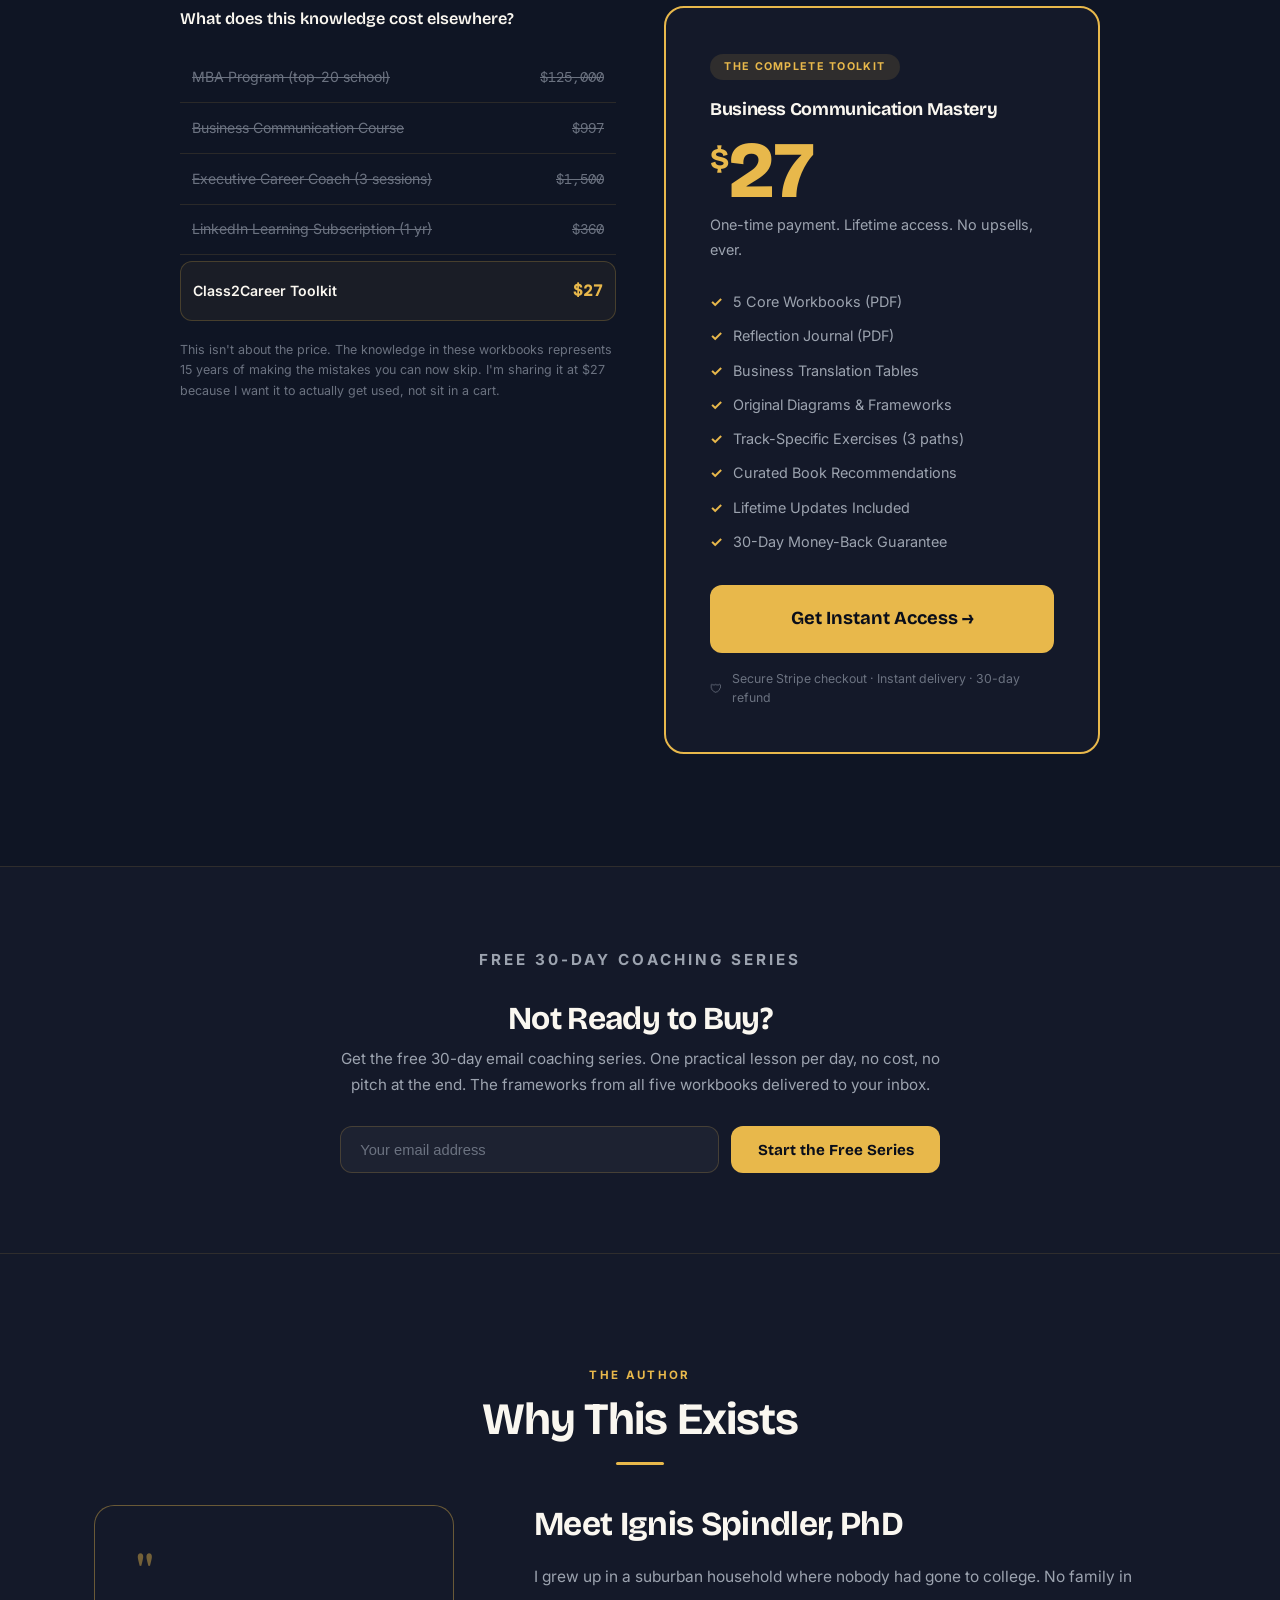
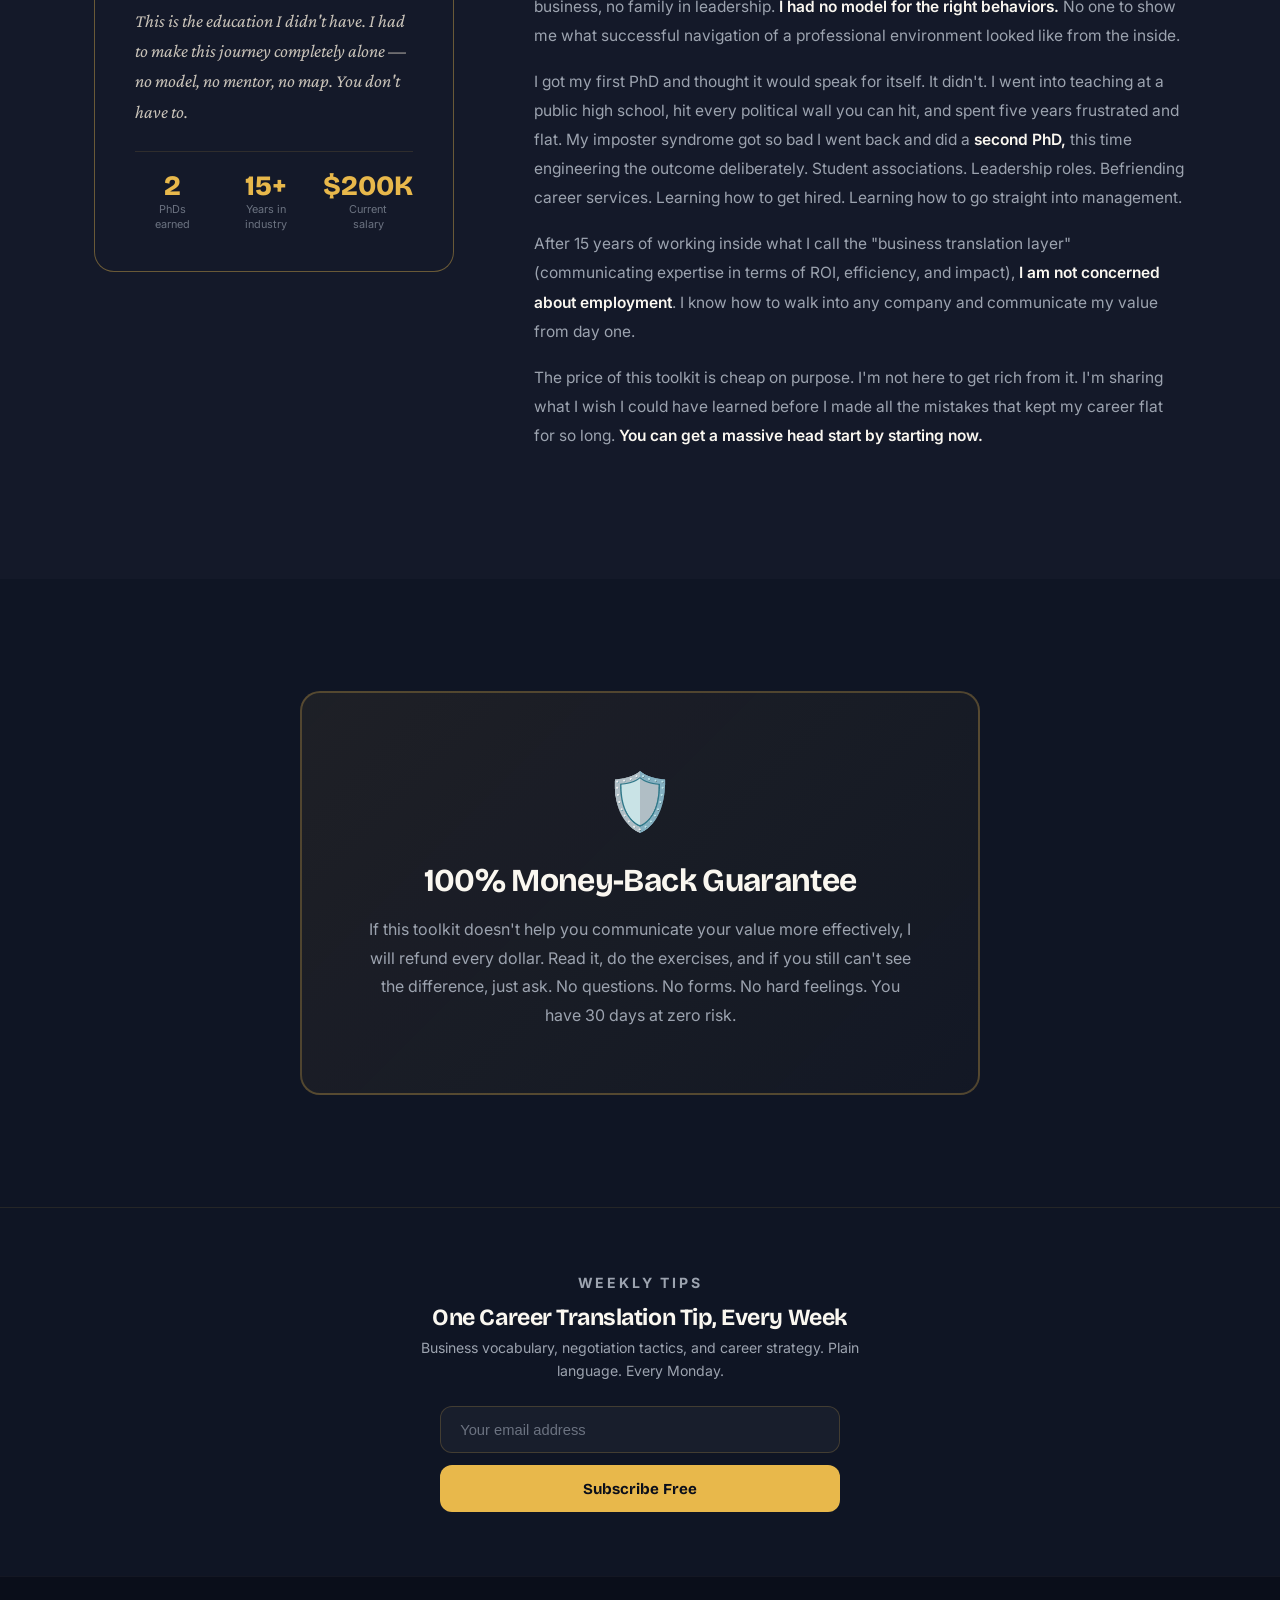
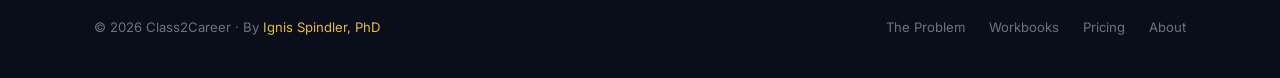
==== commit 3bd1c353: "Responsive images: WebP srcset + lazy loading Generate 2× size variants (300/600w covers, 400/750w d" ====
--- a/index.html
+++ b/index.html
@@ -107,6 +107,7 @@
     .cover-fan { position:relative; width:460px; height:500px; }
     .cover-fan-glow { position:absolute; bottom:-10px; left:50%; transform:translateX(-50%); width:320px; height:90px;
       background:radial-gradient(ellipse, rgba(232,184,75,.4) 0%, transparent 70%); filter:blur(28px); z-index:0; }
+    .cover-fan picture { display:contents; }
     .cover-fan img { position:absolute; width:228px; border-radius:10px; box-shadow:0 18px 55px rgba(0,0,0,.75); border:1.5px solid rgba(232,184,75,.18); top:50%; left:50%; transition:transform .45s ease; }
     .cf1 { transform:translate(-50%,-50%) rotate(-22deg) translate(-118px,22px); z-index:1; opacity:.44; }
     .cf2 { transform:translate(-50%,-50%) rotate(-13deg) translate(-70px,10px); z-index:2; opacity:.64; }
@@ -551,12 +552,12 @@
       <div class="hero-visual">
         <div class="cover-fan">
           <div class="cover-fan-glow"></div>
-          <img src="assets/covers/cover-06-reflection-journal.png" class="cf1" alt="">
-          <img src="assets/covers/cover-05-personal-growth.png"    class="cf2" alt="">
-          <img src="assets/covers/cover-03-value-dimension.png"    class="cf3" alt="">
-          <img src="assets/covers/cover-01-business-foundation.png" class="cf4" alt="Class2Career Workbook Suite">
-          <img src="assets/covers/cover-02-sales-dimension.png"    class="cf5" alt="">
-          <img src="assets/covers/cover-04-product-dimension.png"  class="cf6" alt="">
+          <picture><source srcset="assets/img/cover-06-reflection-journal-300.webp 300w,assets/img/cover-06-reflection-journal-600.webp 600w" type="image/webp" sizes="228px"><img src="assets/img/cover-06-reflection-journal-300.png" srcset="assets/img/cover-06-reflection-journal-300.png 300w,assets/img/cover-06-reflection-journal-600.png 600w" sizes="228px" class="cf1" alt="" loading="lazy"></picture>
+          <picture><source srcset="assets/img/cover-05-personal-growth-300.webp 300w,assets/img/cover-05-personal-growth-600.webp 600w" type="image/webp" sizes="228px"><img src="assets/img/cover-05-personal-growth-300.png" srcset="assets/img/cover-05-personal-growth-300.png 300w,assets/img/cover-05-personal-growth-600.png 600w" sizes="228px" class="cf2" alt="" loading="lazy"></picture>
+          <picture><source srcset="assets/img/cover-03-value-dimension-300.webp 300w,assets/img/cover-03-value-dimension-600.webp 600w" type="image/webp" sizes="228px"><img src="assets/img/cover-03-value-dimension-300.png" srcset="assets/img/cover-03-value-dimension-300.png 300w,assets/img/cover-03-value-dimension-600.png 600w" sizes="228px" class="cf3" alt="" loading="lazy"></picture>
+          <picture><source srcset="assets/img/cover-01-business-foundation-300.webp 300w,assets/img/cover-01-business-foundation-600.webp 600w" type="image/webp" sizes="252px"><img src="assets/img/cover-01-business-foundation-600.png" srcset="assets/img/cover-01-business-foundation-300.png 300w,assets/img/cover-01-business-foundation-600.png 600w" sizes="252px" class="cf4" alt="Class2Career Workbook Suite" fetchpriority="high"></picture>
+          <picture><source srcset="assets/img/cover-02-sales-dimension-300.webp 300w,assets/img/cover-02-sales-dimension-600.webp 600w" type="image/webp" sizes="228px"><img src="assets/img/cover-02-sales-dimension-300.png" srcset="assets/img/cover-02-sales-dimension-300.png 300w,assets/img/cover-02-sales-dimension-600.png 600w" sizes="228px" class="cf5" alt="" loading="lazy"></picture>
+          <picture><source srcset="assets/img/cover-04-product-dimension-300.webp 300w,assets/img/cover-04-product-dimension-600.webp 600w" type="image/webp" sizes="228px"><img src="assets/img/cover-04-product-dimension-300.png" srcset="assets/img/cover-04-product-dimension-300.png 300w,assets/img/cover-04-product-dimension-600.png 600w" sizes="228px" class="cf6" alt="" loading="lazy"></picture>
           <div class="fstat fs-a">
             <div class="fl" id="fstat-label">Avg. Salary Increase</div>
             <div class="fv" id="fstat-value">+$50K</div>
@@ -601,19 +602,19 @@
         <div class="pcrd-icon">💰</div>
         <h3>The $125K Tax</h3>
         <p>Business schools charge a fortune for principles that can be explained in an afternoon. Most of what they teach is theory dressed as practice. You pay for the credential, not the knowledge.</p>
-        <img src="assets/images/diagram-01-hierarchy-pyramid.png" alt="">
+        <picture><source srcset="assets/img/diagram-01-hierarchy-pyramid-400.webp 400w,assets/img/diagram-01-hierarchy-pyramid-750.webp 750w" type="image/webp" sizes="(max-width:768px) 100vw, 33vw"><img src="assets/img/diagram-01-hierarchy-pyramid-400.png" srcset="assets/img/diagram-01-hierarchy-pyramid-400.png 400w,assets/img/diagram-01-hierarchy-pyramid-750.png 750w" sizes="(max-width:768px) 100vw, 33vw" alt="" loading="lazy"></picture>
       </div>
       <div class="pcrd">
         <div class="pcrd-icon">🎯</div>
         <h3>The Translation Gap</h3>
         <p>Nobody teaches you how to explain your expertise in terms business leaders understand. You know what you do. They want to know what you will deliver. That one shift changes everything.</p>
-        <img src="assets/images/diagram-03-value-canvas.png" alt="">
+        <picture><source srcset="assets/img/diagram-03-value-canvas-400.webp 400w,assets/img/diagram-03-value-canvas-750.webp 750w" type="image/webp" sizes="(max-width:768px) 100vw, 33vw"><img src="assets/img/diagram-03-value-canvas-400.png" srcset="assets/img/diagram-03-value-canvas-400.png 400w,assets/img/diagram-03-value-canvas-750.png 750w" sizes="(max-width:768px) 100vw, 33vw" alt="" loading="lazy"></picture>
       </div>
       <div class="pcrd">
         <div class="pcrd-icon">📈</div>
         <h3>Output vs. Outcome</h3>
         <p>Academia and public sector reward credentials and volume. Business rewards results. Eighty hours on the wrong problem delivers nothing. Twenty hours on the right one changes everything.</p>
-        <img src="assets/images/diagram-02-revenue-metrics.png" alt="">
+        <picture><source srcset="assets/img/diagram-02-revenue-metrics-400.webp 400w,assets/img/diagram-02-revenue-metrics-750.webp 750w" type="image/webp" sizes="(max-width:768px) 100vw, 33vw"><img src="assets/img/diagram-02-revenue-metrics-400.png" srcset="assets/img/diagram-02-revenue-metrics-400.png 400w,assets/img/diagram-02-revenue-metrics-750.png 750w" sizes="(max-width:768px) 100vw, 33vw" alt="" loading="lazy"></picture>
       </div>
     </div>
   </div>
@@ -662,27 +663,27 @@
     <p class="section-sub">These are not PDFs full of bullet points. Every workbook includes original diagrams, exercises, and frameworks you can apply the same week.</p>
     <div class="dgrid">
       <div class="ditem">
-        <img src="assets/images/diagram-01-business-organism-v2.png" alt="Business Organism Framework">
+        <picture><source srcset="assets/img/diagram-01-business-organism-v2-400.webp 400w,assets/img/diagram-01-business-organism-v2-750.webp 750w" type="image/webp" sizes="(max-width:768px) 50vw, 33vw"><img src="assets/img/diagram-01-business-organism-v2-400.png" srcset="assets/img/diagram-01-business-organism-v2-400.png 400w,assets/img/diagram-01-business-organism-v2-750.png 750w" sizes="(max-width:768px) 50vw, 33vw" alt="Business Organism Framework" loading="lazy"></picture>
         <div class="ditem-cap"><div class="ditem-tag">Workbook 01 · Business Foundation</div><p>The organism model for understanding how any business survives and grows</p></div>
       </div>
       <div class="ditem">
-        <img src="assets/images/diagram-01-csuite-wide.png" alt="C-Suite Map">
+        <picture><source srcset="assets/img/diagram-01-csuite-wide-400.webp 400w,assets/img/diagram-01-csuite-wide-750.webp 750w" type="image/webp" sizes="(max-width:768px) 50vw, 33vw"><img src="assets/img/diagram-01-csuite-wide-400.png" srcset="assets/img/diagram-01-csuite-wide-400.png 400w,assets/img/diagram-01-csuite-wide-750.png 750w" sizes="(max-width:768px) 50vw, 33vw" alt="C-Suite Map" loading="lazy"></picture>
         <div class="ditem-cap"><div class="ditem-tag">Workbook 01 · Business Foundation</div><p>Mapping the C-suite so you know who makes decisions and why</p></div>
       </div>
       <div class="ditem">
-        <img src="assets/images/diagram-02-sales-funnel-v2.png" alt="Sales Funnel">
+        <picture><source srcset="assets/img/diagram-02-sales-funnel-v2-400.webp 400w,assets/img/diagram-02-sales-funnel-v2-750.webp 750w" type="image/webp" sizes="(max-width:768px) 50vw, 33vw"><img src="assets/img/diagram-02-sales-funnel-v2-400.png" srcset="assets/img/diagram-02-sales-funnel-v2-400.png 400w,assets/img/diagram-02-sales-funnel-v2-750.png 750w" sizes="(max-width:768px) 50vw, 33vw" alt="Sales Funnel" loading="lazy"></picture>
         <div class="ditem-cap"><div class="ditem-tag">Workbook 02 · Sales Dimension</div><p>How revenue moves through a business and where you fit in</p></div>
       </div>
       <div class="ditem">
-        <img src="assets/images/diagram-03-value-framework.png" alt="Value Framework">
+        <picture><source srcset="assets/img/diagram-03-value-framework-400.webp 400w,assets/img/diagram-03-value-framework-750.webp 750w" type="image/webp" sizes="(max-width:768px) 50vw, 33vw"><img src="assets/img/diagram-03-value-framework-400.png" srcset="assets/img/diagram-03-value-framework-400.png 400w,assets/img/diagram-03-value-framework-750.png 750w" sizes="(max-width:768px) 50vw, 33vw" alt="Value Framework" loading="lazy"></picture>
         <div class="ditem-cap"><div class="ditem-tag">Workbook 03 · Value Dimension</div><p>Quantifying your work in terms any business leader understands</p></div>
       </div>
       <div class="ditem">
-        <img src="assets/images/diagram-04-product-cycle.png" alt="Product Cycle">
+        <picture><source srcset="assets/img/diagram-04-product-cycle-400.webp 400w,assets/img/diagram-04-product-cycle-750.webp 750w" type="image/webp" sizes="(max-width:768px) 50vw, 33vw"><img src="assets/img/diagram-04-product-cycle-400.png" srcset="assets/img/diagram-04-product-cycle-400.png 400w,assets/img/diagram-04-product-cycle-750.png 750w" sizes="(max-width:768px) 50vw, 33vw" alt="Product Cycle" loading="lazy"></picture>
         <div class="ditem-cap"><div class="ditem-tag">Workbook 04 · Product Dimension</div><p>The product thinking loop that turns expertise into deliverables</p></div>
       </div>
       <div class="ditem">
-        <img src="assets/images/diagram-05-personal-growth-path.png" alt="Personal Growth Path">
+        <picture><source srcset="assets/img/diagram-05-personal-growth-path-400.webp 400w,assets/img/diagram-05-personal-growth-path-750.webp 750w" type="image/webp" sizes="(max-width:768px) 50vw, 33vw"><img src="assets/img/diagram-05-personal-growth-path-400.png" srcset="assets/img/diagram-05-personal-growth-path-400.png 400w,assets/img/diagram-05-personal-growth-path-750.png 750w" sizes="(max-width:768px) 50vw, 33vw" alt="Personal Growth Path" loading="lazy"></picture>
         <div class="ditem-cap"><div class="ditem-tag">Workbook 05 · Personal Growth</div><p>The career growth model grounded in your actual strengths and goals</p></div>
       </div>
     </div>
@@ -698,7 +699,7 @@
     <p class="section-sub">Every workbook builds on the last. By the end you have a business vocabulary, a clear value story, and a career strategy you can execute this week.</p>
     <div class="wgrid">
       <div class="wcrd">
-        <img src="assets/covers/cover-01-business-foundation.png" alt="Business Foundation" class="wcrd-img">
+        <picture><source srcset="assets/img/cover-01-business-foundation-300.webp 300w,assets/img/cover-01-business-foundation-600.webp 600w" type="image/webp" sizes="(max-width:768px) 100vw, 33vw"><img src="assets/img/cover-01-business-foundation-300.png" srcset="assets/img/cover-01-business-foundation-300.png 300w,assets/img/cover-01-business-foundation-600.png 600w" sizes="(max-width:768px) 100vw, 33vw" alt="Business Foundation" class="wcrd-img" loading="lazy"></picture>
         <div class="wcrd-body">
           <div class="wb-num">Workbook 01</div>
           <h4>Business Foundation</h4>
@@ -707,7 +708,7 @@
         </div>
       </div>
       <div class="wcrd">
-        <img src="assets/covers/cover-02-sales-dimension.png" alt="Sales Dimension" class="wcrd-img">
+        <picture><source srcset="assets/img/cover-02-sales-dimension-300.webp 300w,assets/img/cover-02-sales-dimension-600.webp 600w" type="image/webp" sizes="(max-width:768px) 100vw, 33vw"><img src="assets/img/cover-02-sales-dimension-300.png" srcset="assets/img/cover-02-sales-dimension-300.png 300w,assets/img/cover-02-sales-dimension-600.png 600w" sizes="(max-width:768px) 100vw, 33vw" alt="Sales Dimension" class="wcrd-img" loading="lazy"></picture>
         <div class="wcrd-body">
           <div class="wb-num">Workbook 02</div>
           <h4>Sales Dimension</h4>
@@ -716,7 +717,7 @@
         </div>
       </div>
       <div class="wcrd">
-        <img src="assets/covers/cover-03-value-dimension.png" alt="Value Dimension" class="wcrd-img">
+        <picture><source srcset="assets/img/cover-03-value-dimension-300.webp 300w,assets/img/cover-03-value-dimension-600.webp 600w" type="image/webp" sizes="(max-width:768px) 100vw, 33vw"><img src="assets/img/cover-03-value-dimension-300.png" srcset="assets/img/cover-03-value-dimension-300.png 300w,assets/img/cover-03-value-dimension-600.png 600w" sizes="(max-width:768px) 100vw, 33vw" alt="Value Dimension" class="wcrd-img" loading="lazy"></picture>
         <div class="wcrd-body">
           <div class="wb-num">Workbook 03</div>
           <h4>Value Dimension</h4>
@@ -725,7 +726,7 @@
         </div>
       </div>
       <div class="wcrd">
-        <img src="assets/covers/cover-04-product-dimension.png" alt="Product Dimension" class="wcrd-img">
+        <picture><source srcset="assets/img/cover-04-product-dimension-300.webp 300w,assets/img/cover-04-product-dimension-600.webp 600w" type="image/webp" sizes="(max-width:768px) 100vw, 33vw"><img src="assets/img/cover-04-product-dimension-300.png" srcset="assets/img/cover-04-product-dimension-300.png 300w,assets/img/cover-04-product-dimension-600.png 600w" sizes="(max-width:768px) 100vw, 33vw" alt="Product Dimension" class="wcrd-img" loading="lazy"></picture>
         <div class="wcrd-body">
           <div class="wb-num">Workbook 04</div>
           <h4>Product Dimension</h4>
@@ -734,7 +735,7 @@
         </div>
       </div>
       <div class="wcrd">
-        <img src="assets/covers/cover-05-personal-growth.png" alt="Personal Growth" class="wcrd-img">
+        <picture><source srcset="assets/img/cover-05-personal-growth-300.webp 300w,assets/img/cover-05-personal-growth-600.webp 600w" type="image/webp" sizes="(max-width:768px) 100vw, 33vw"><img src="assets/img/cover-05-personal-growth-300.png" srcset="assets/img/cover-05-personal-growth-300.png 300w,assets/img/cover-05-personal-growth-600.png 600w" sizes="(max-width:768px) 100vw, 33vw" alt="Personal Growth" class="wcrd-img" loading="lazy"></picture>
         <div class="wcrd-body">
           <div class="wb-num">Workbook 05</div>
           <h4>Personal Growth</h4>
@@ -743,7 +744,7 @@
         </div>
       </div>
       <div class="wcrd wcrd-bonus">
-        <img src="assets/covers/cover-06-reflection-journal.png" alt="Reflection Journal" class="wcrd-img">
+        <picture><source srcset="assets/img/cover-06-reflection-journal-300.webp 300w,assets/img/cover-06-reflection-journal-600.webp 600w" type="image/webp" sizes="(max-width:768px) 100vw, 33vw"><img src="assets/img/cover-06-reflection-journal-300.png" srcset="assets/img/cover-06-reflection-journal-300.png 300w,assets/img/cover-06-reflection-journal-600.png 600w" sizes="(max-width:768px) 100vw, 33vw" alt="Reflection Journal" class="wcrd-img" loading="lazy"></picture>
         <div class="wcrd-body">
           <div class="wb-num">Bonus Workbook</div>
           <h4>Reflection Journal</h4>
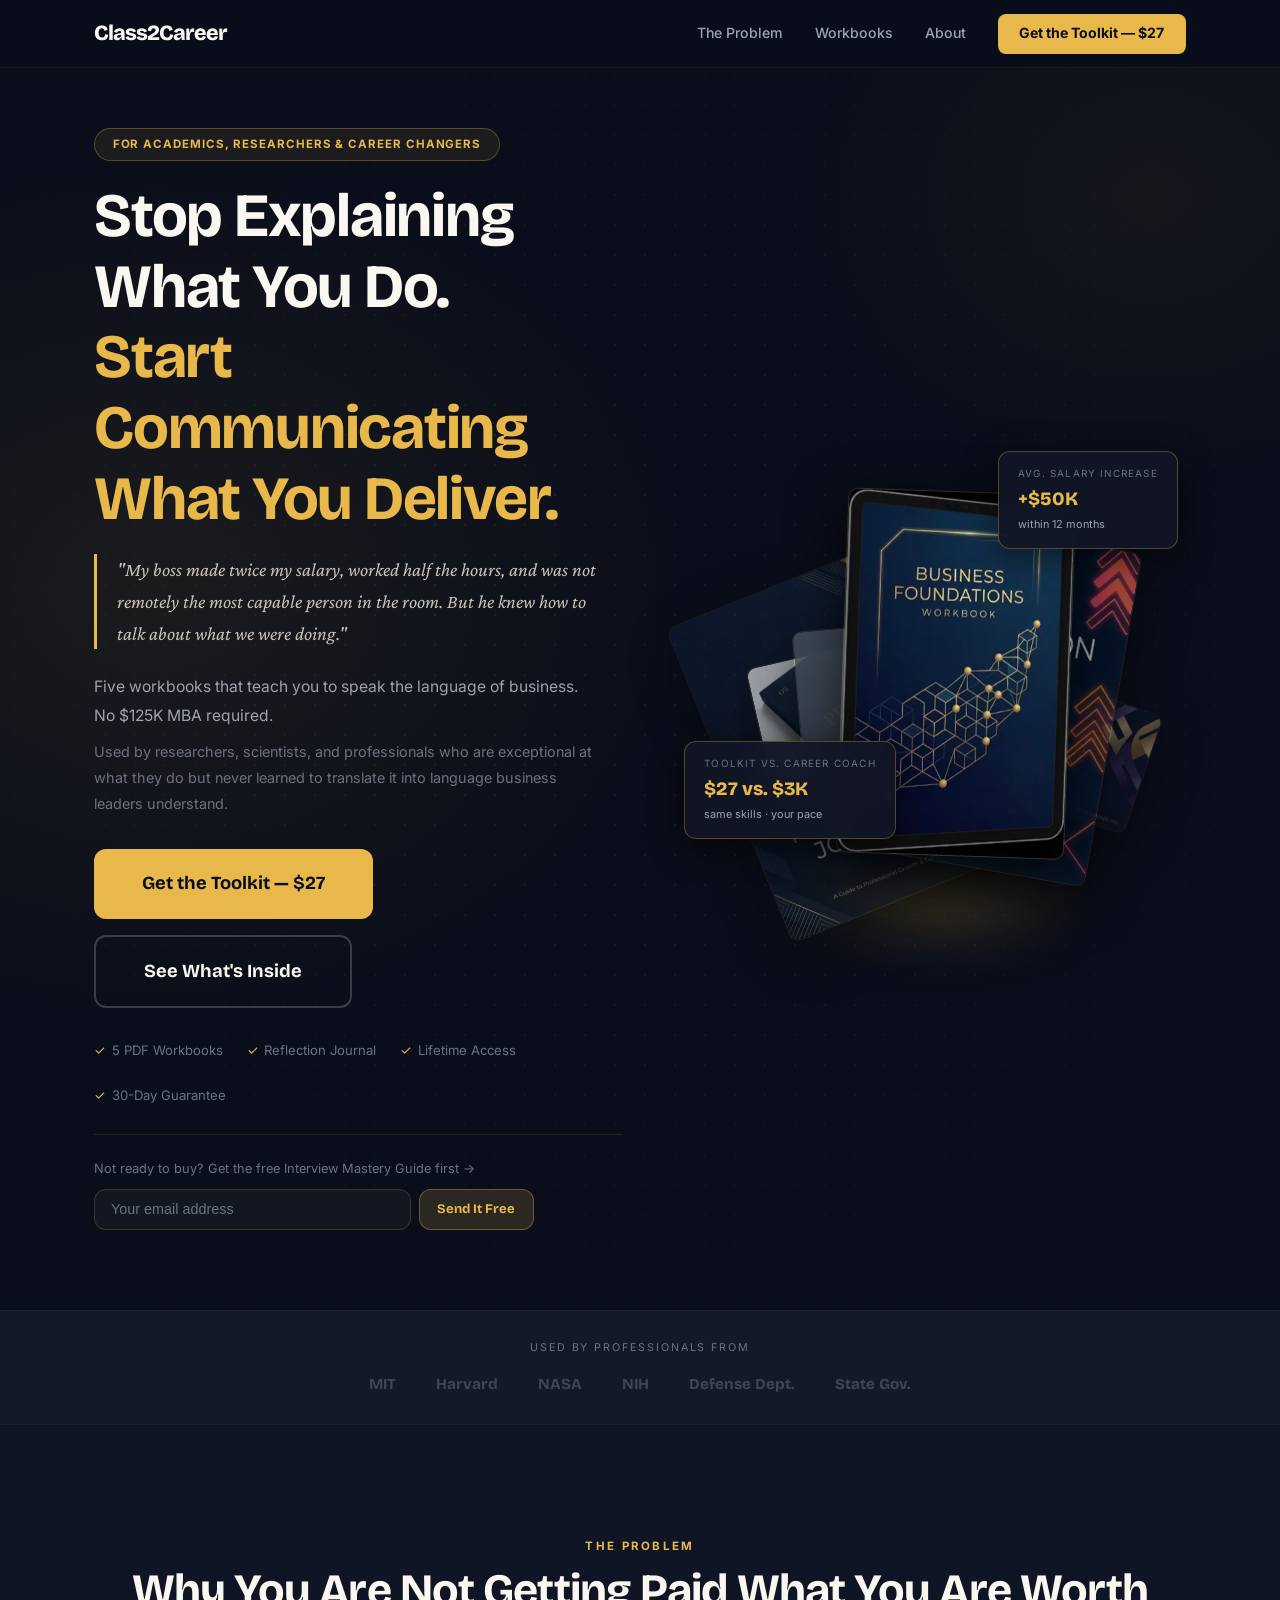
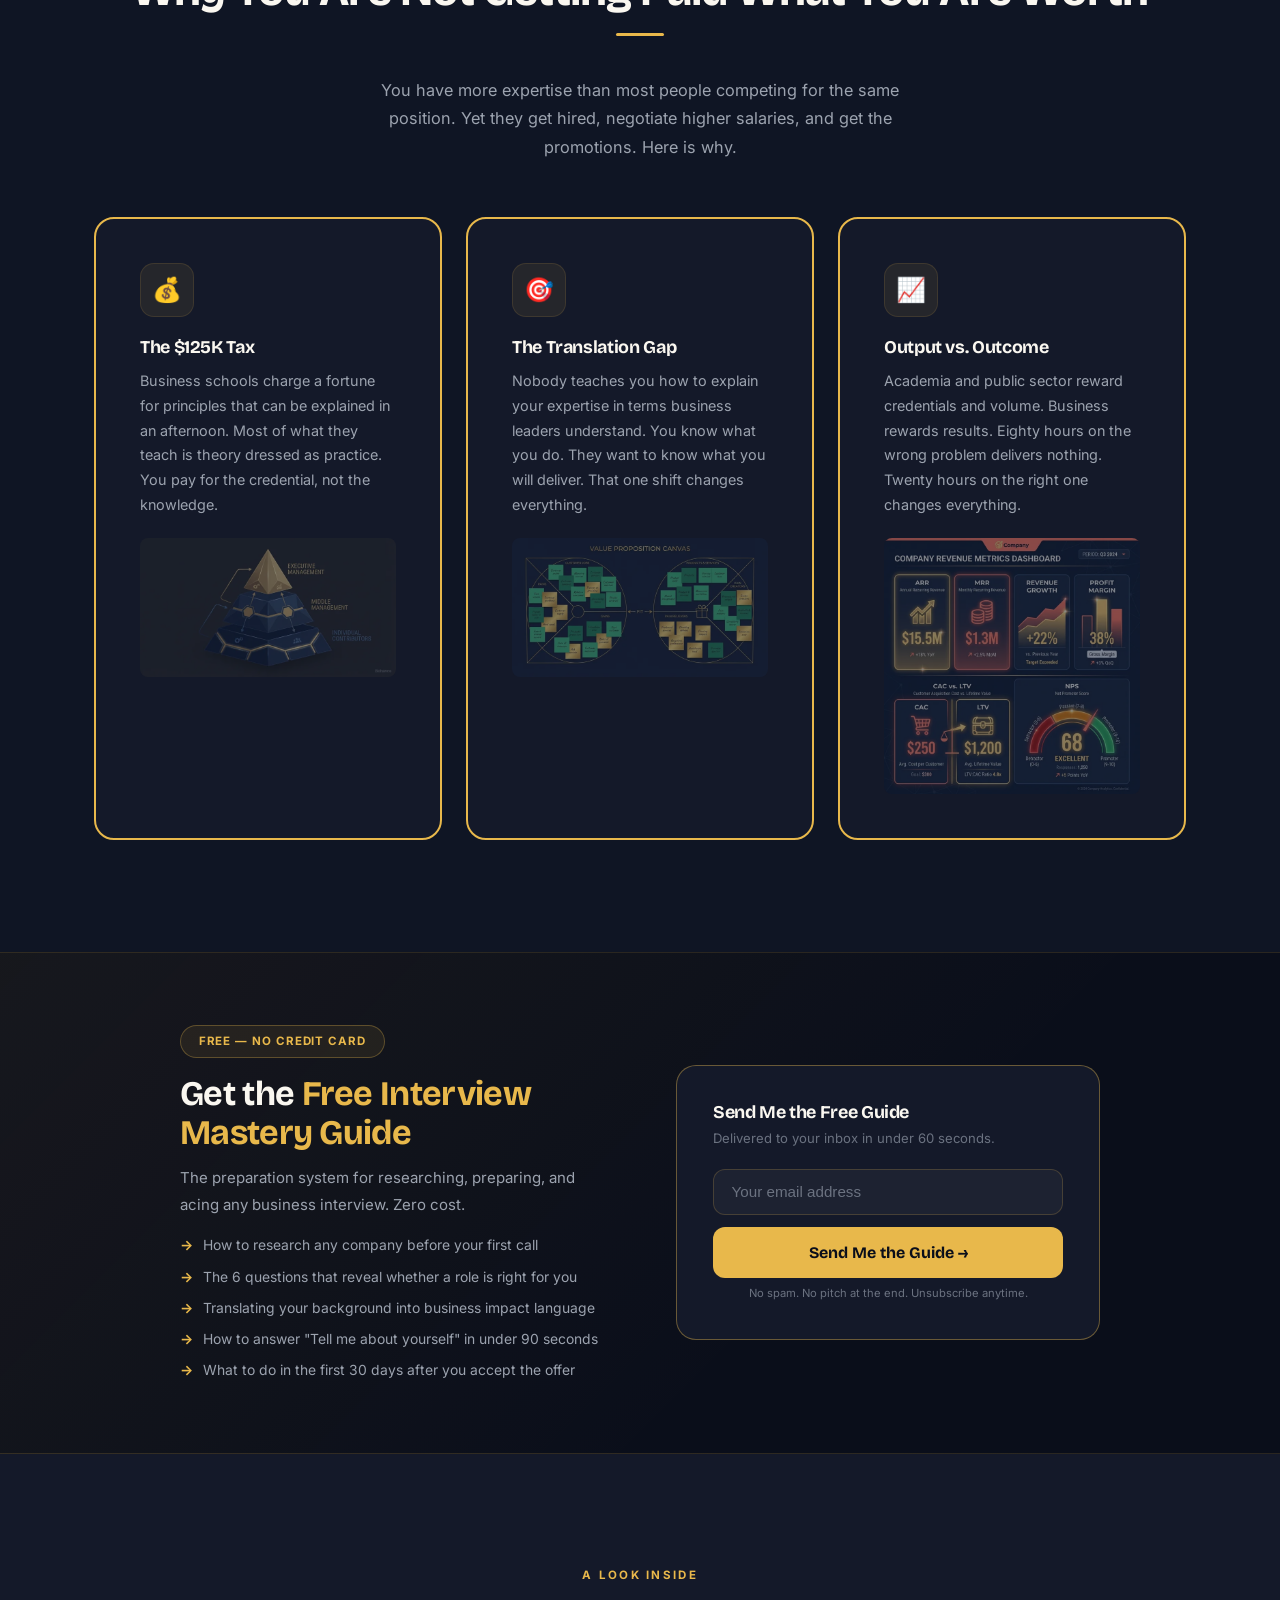
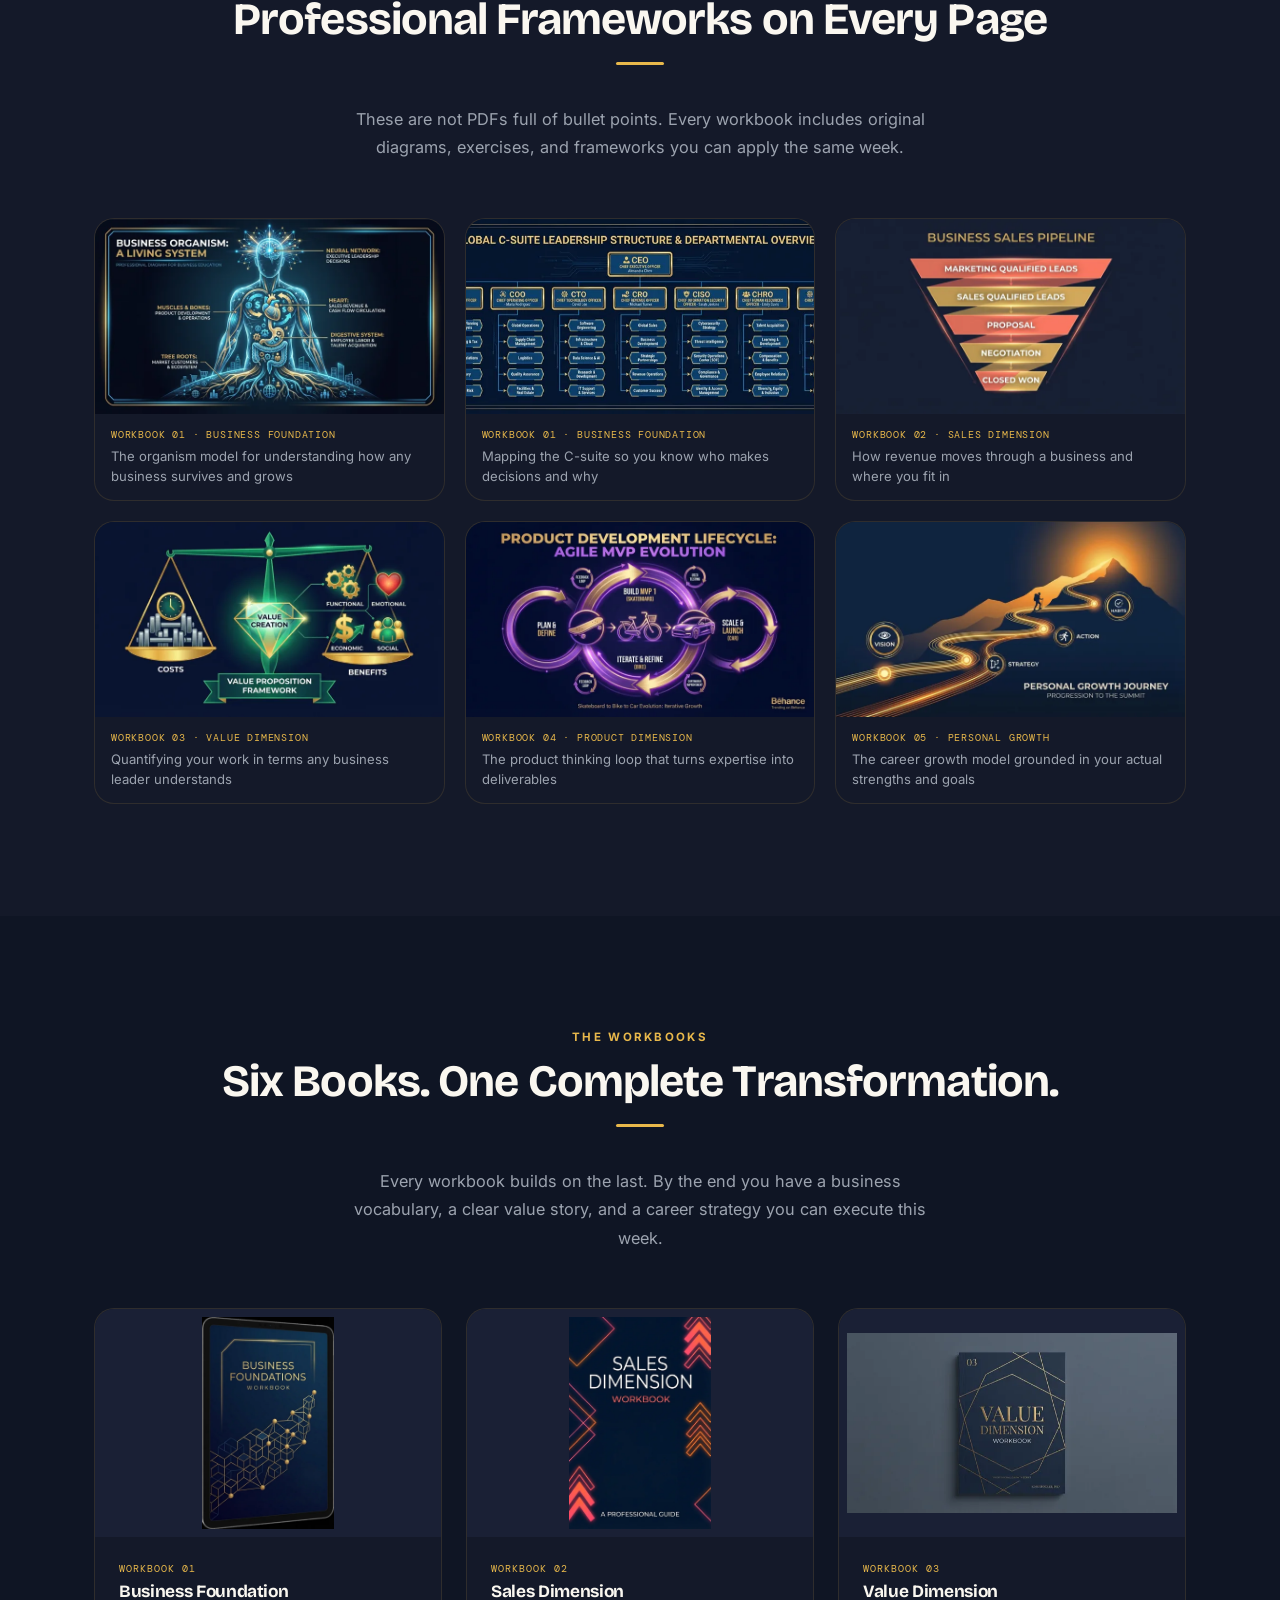
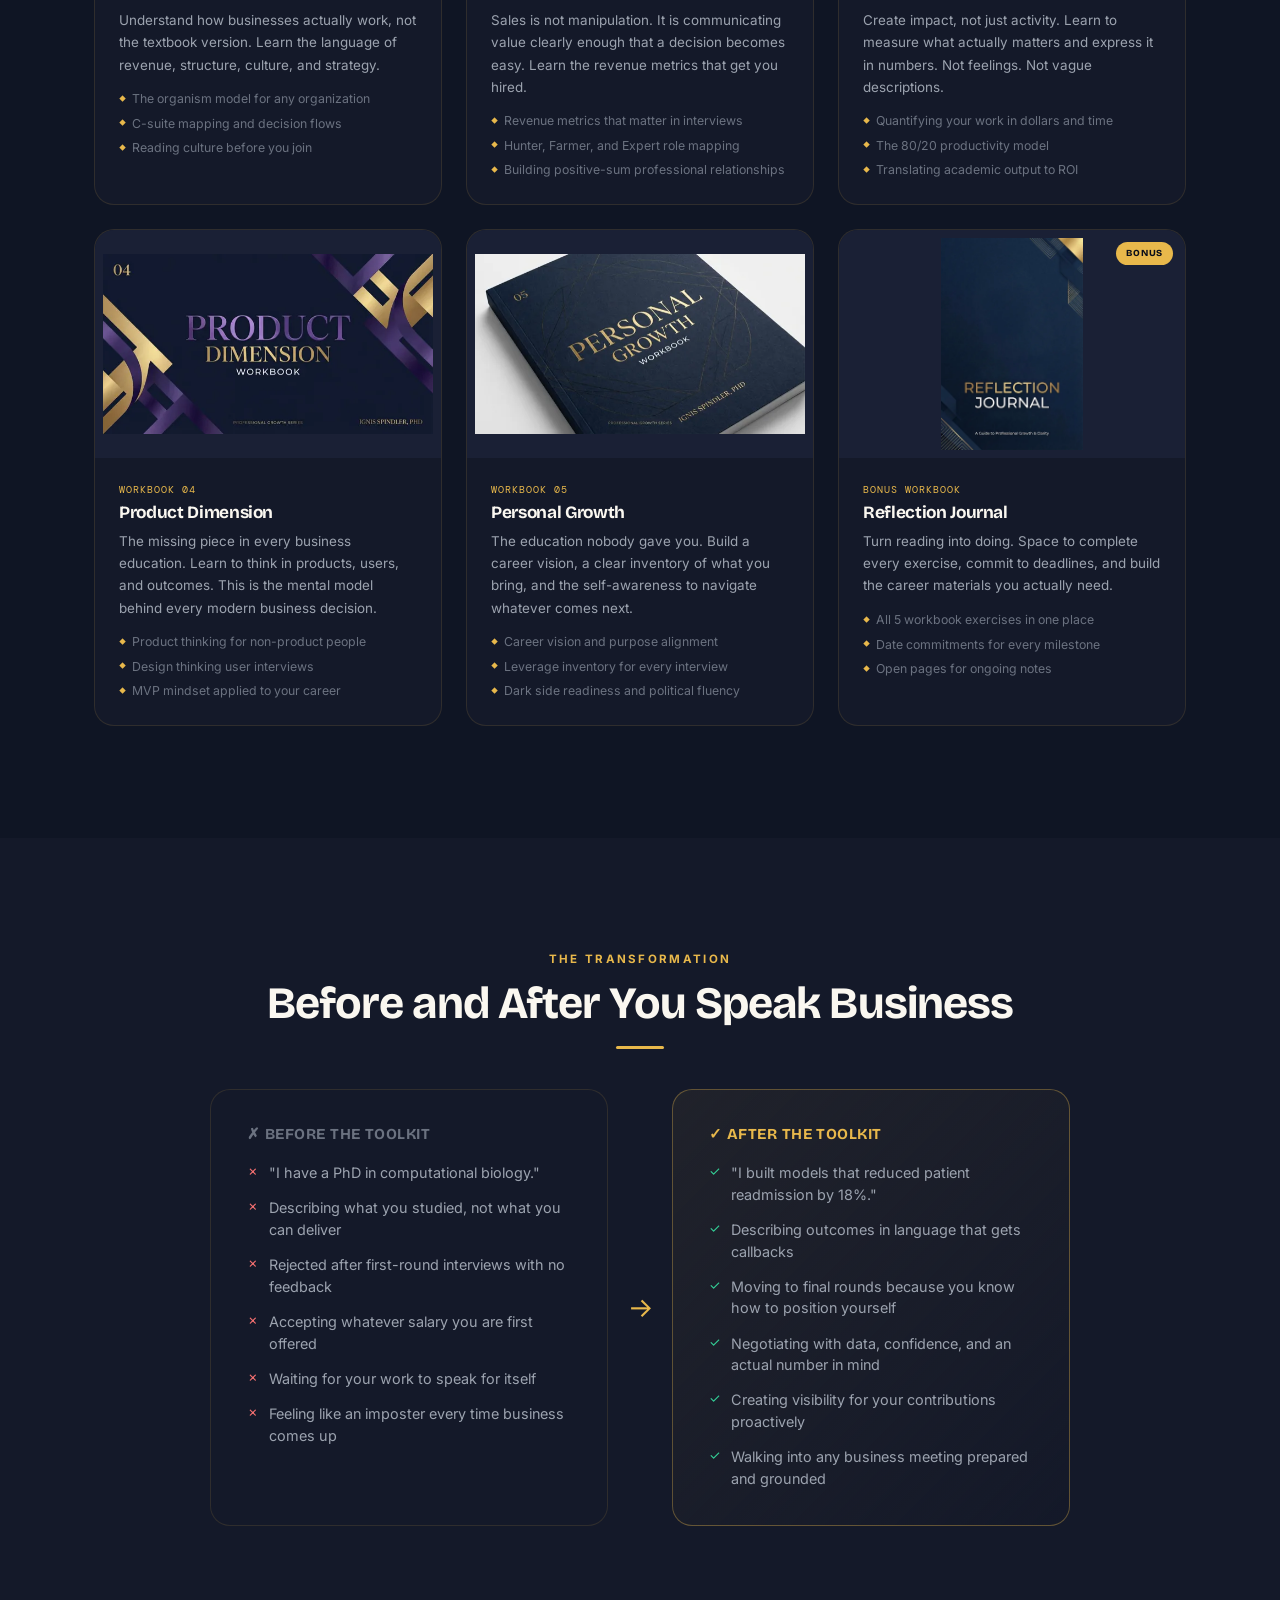
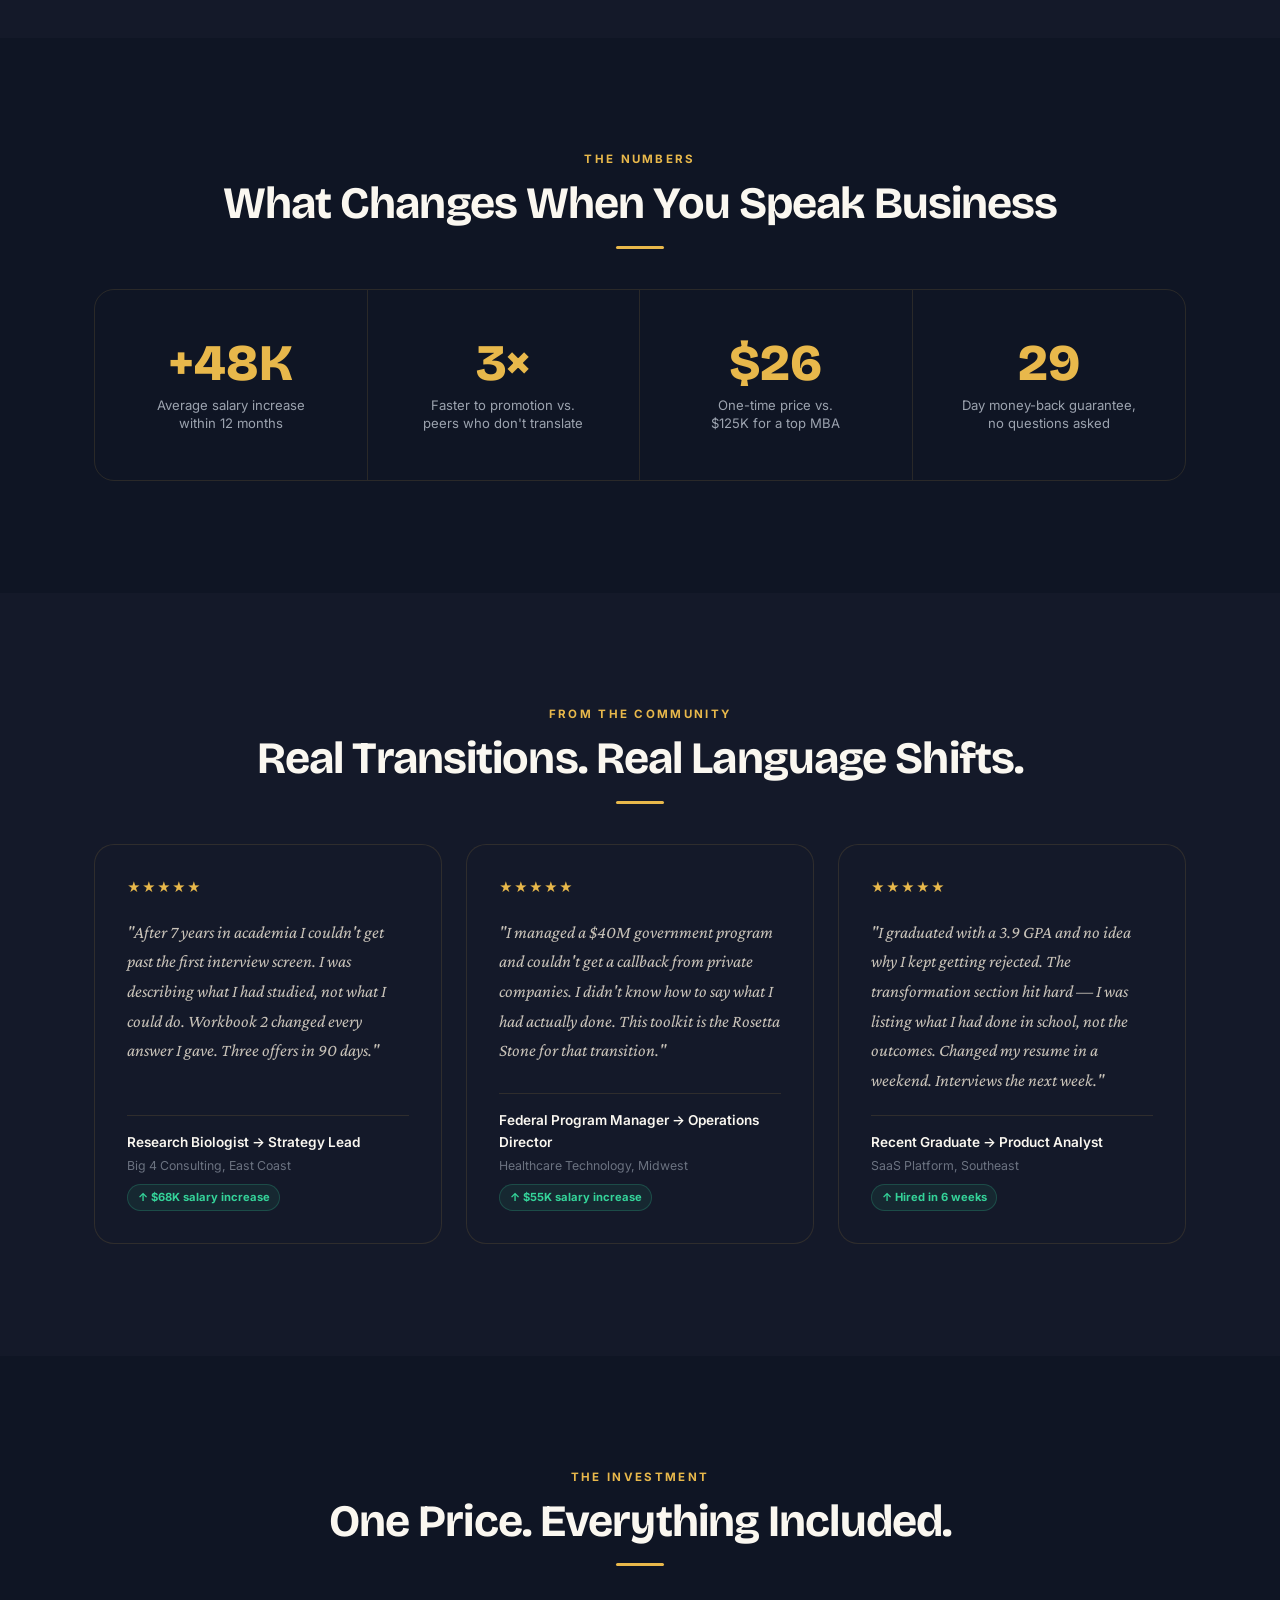
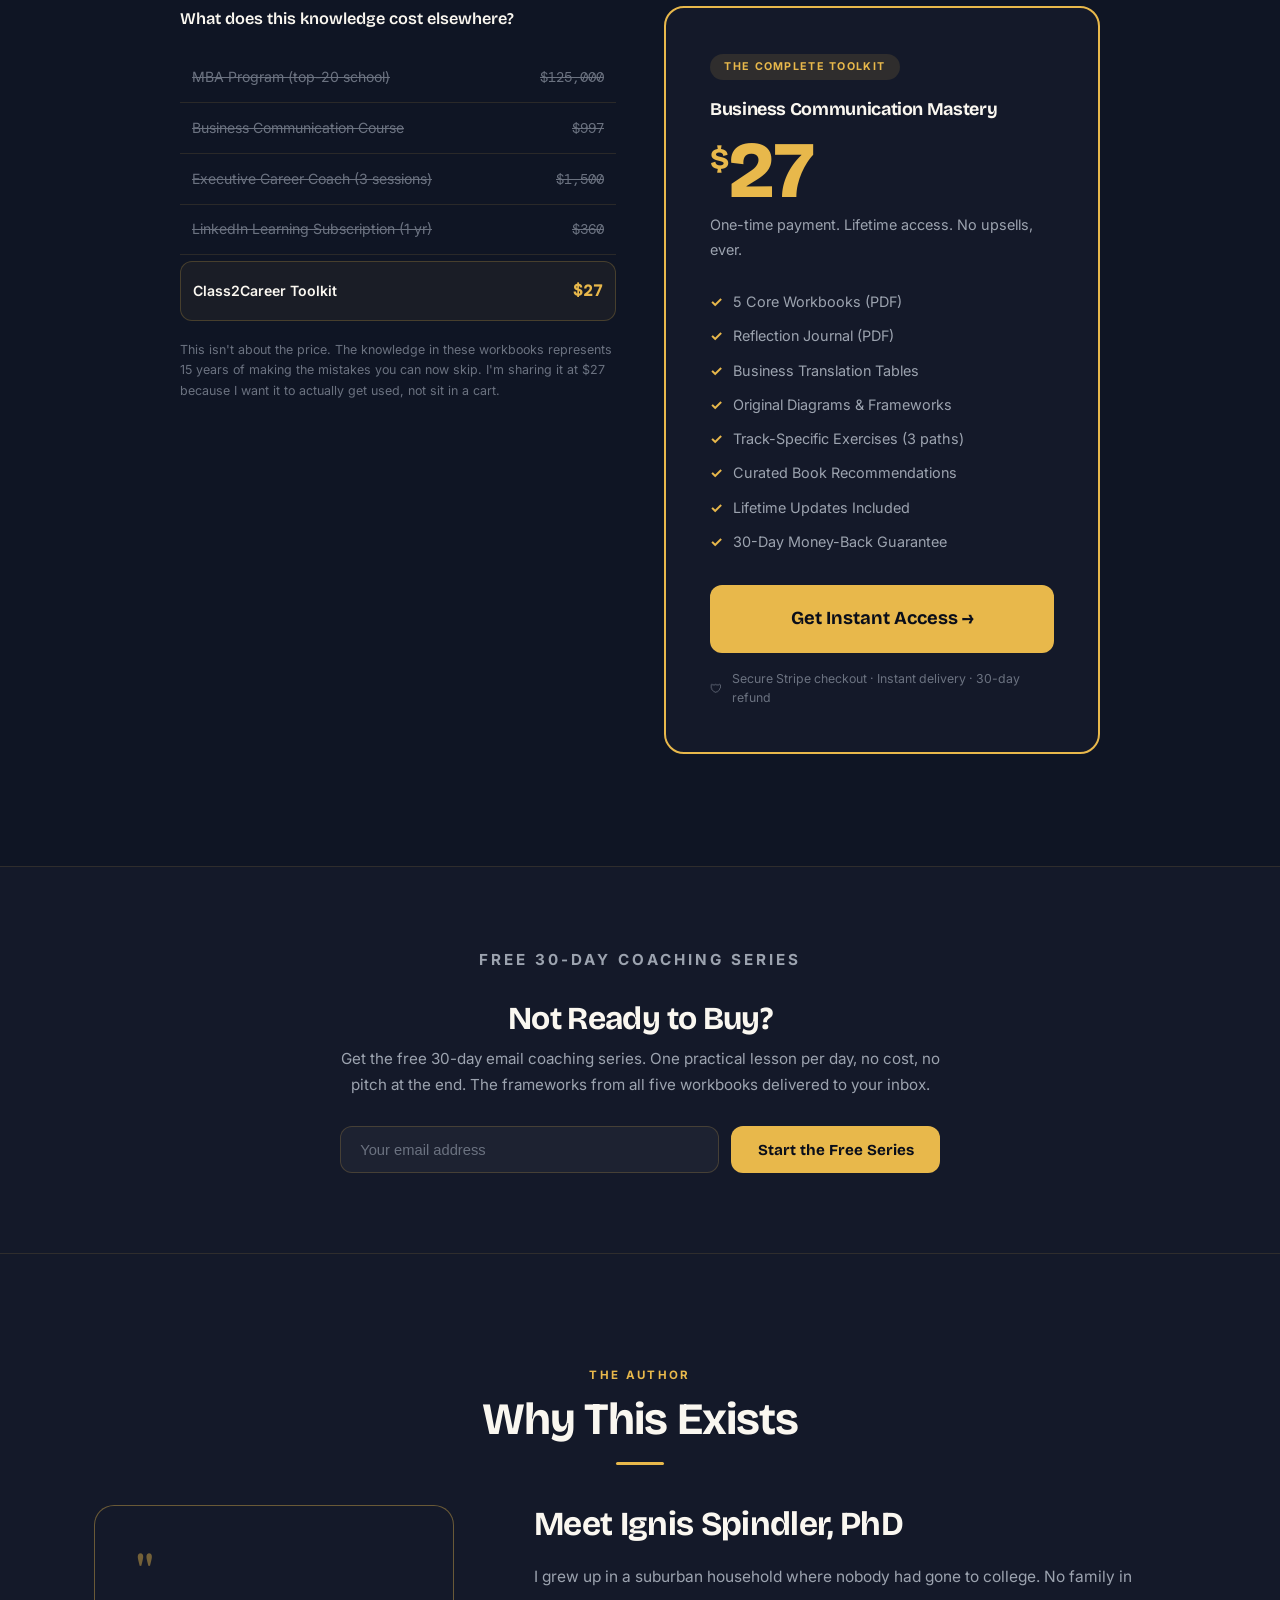
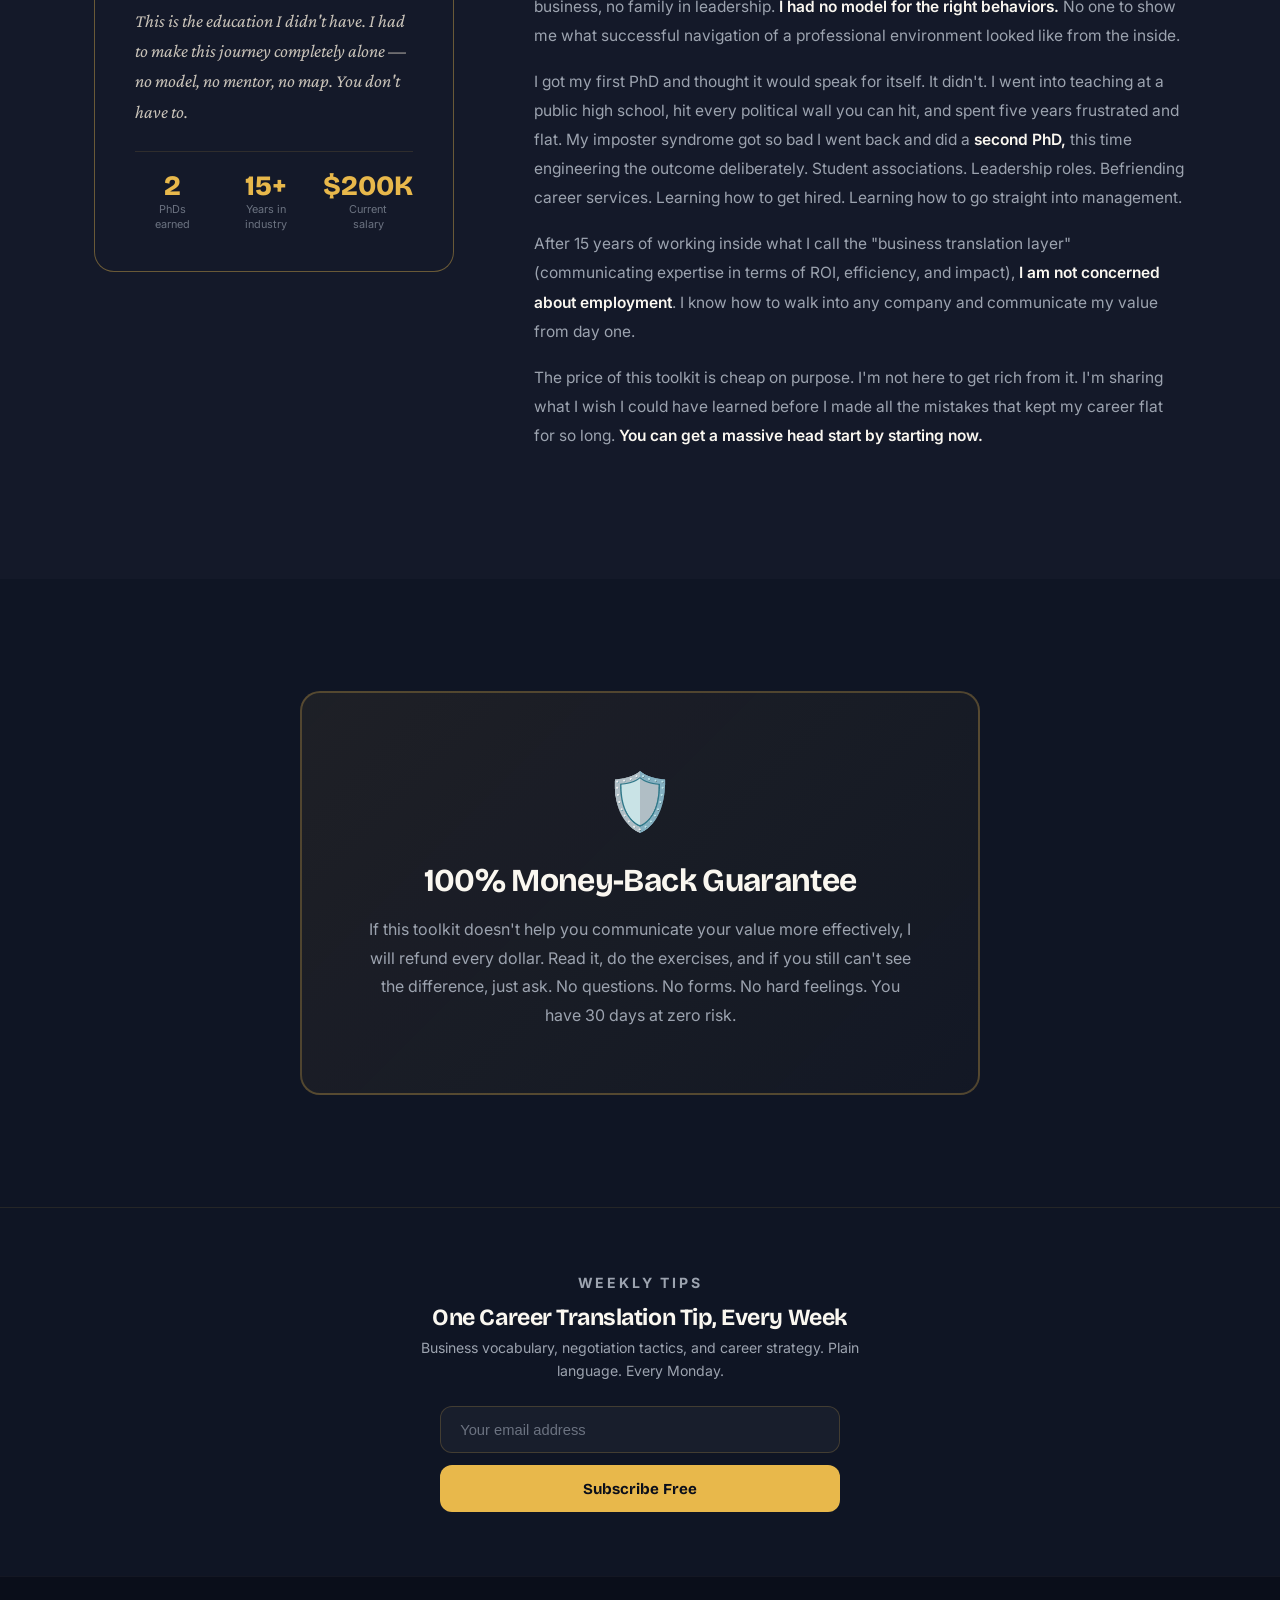
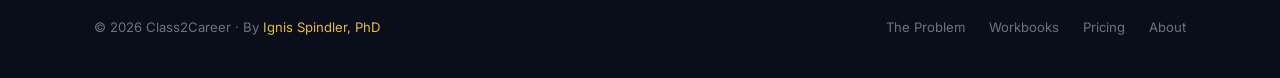
==== commit 25b1712c: "Strip URL hash on page load to prevent auto-scroll Inline script in <head> removes any #fragment bef" ====
--- a/index.html
+++ b/index.html
@@ -3,6 +3,7 @@
 <head>
   <meta charset="UTF-8">
   <meta name="viewport" content="width=device-width, initial-scale=1.0">
+  <script>if(location.hash)history.replaceState(null,'',location.pathname+location.search);</script>
   <title>Class2Career | The Business Communication Toolkit</title>
   <meta name="description" content="Stop explaining what you do. Start communicating what you deliver. 5 workbooks that teach you to speak the language of business. No MBA required.">
   <link rel="icon" href="data:image/svg+xml,<svg xmlns='http://www.w3.org/2000/svg' viewBox='0 0 100 100'><rect width='100' height='100' rx='20' fill='%230A0E1A'/><text y='.9em' x='50%' text-anchor='middle' font-size='70' fill='%23E8B84B'>C2</text></svg>">
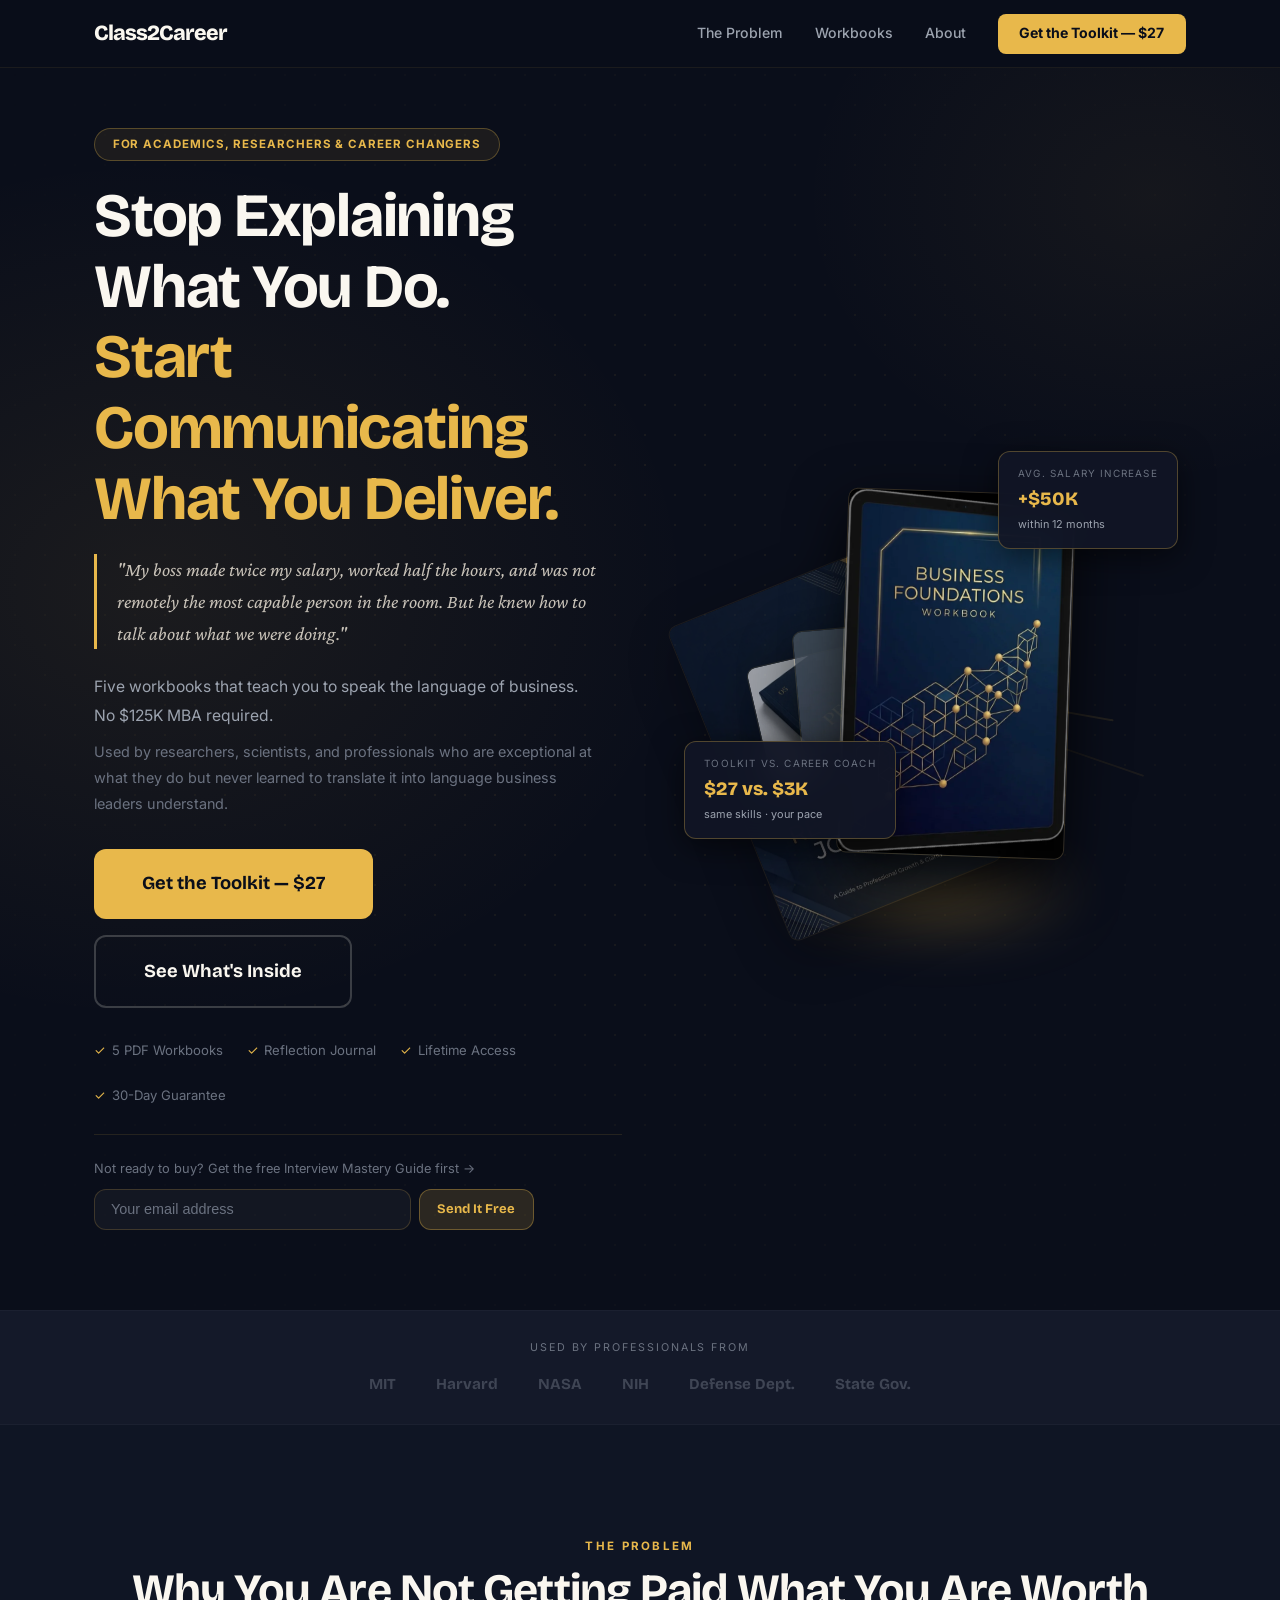
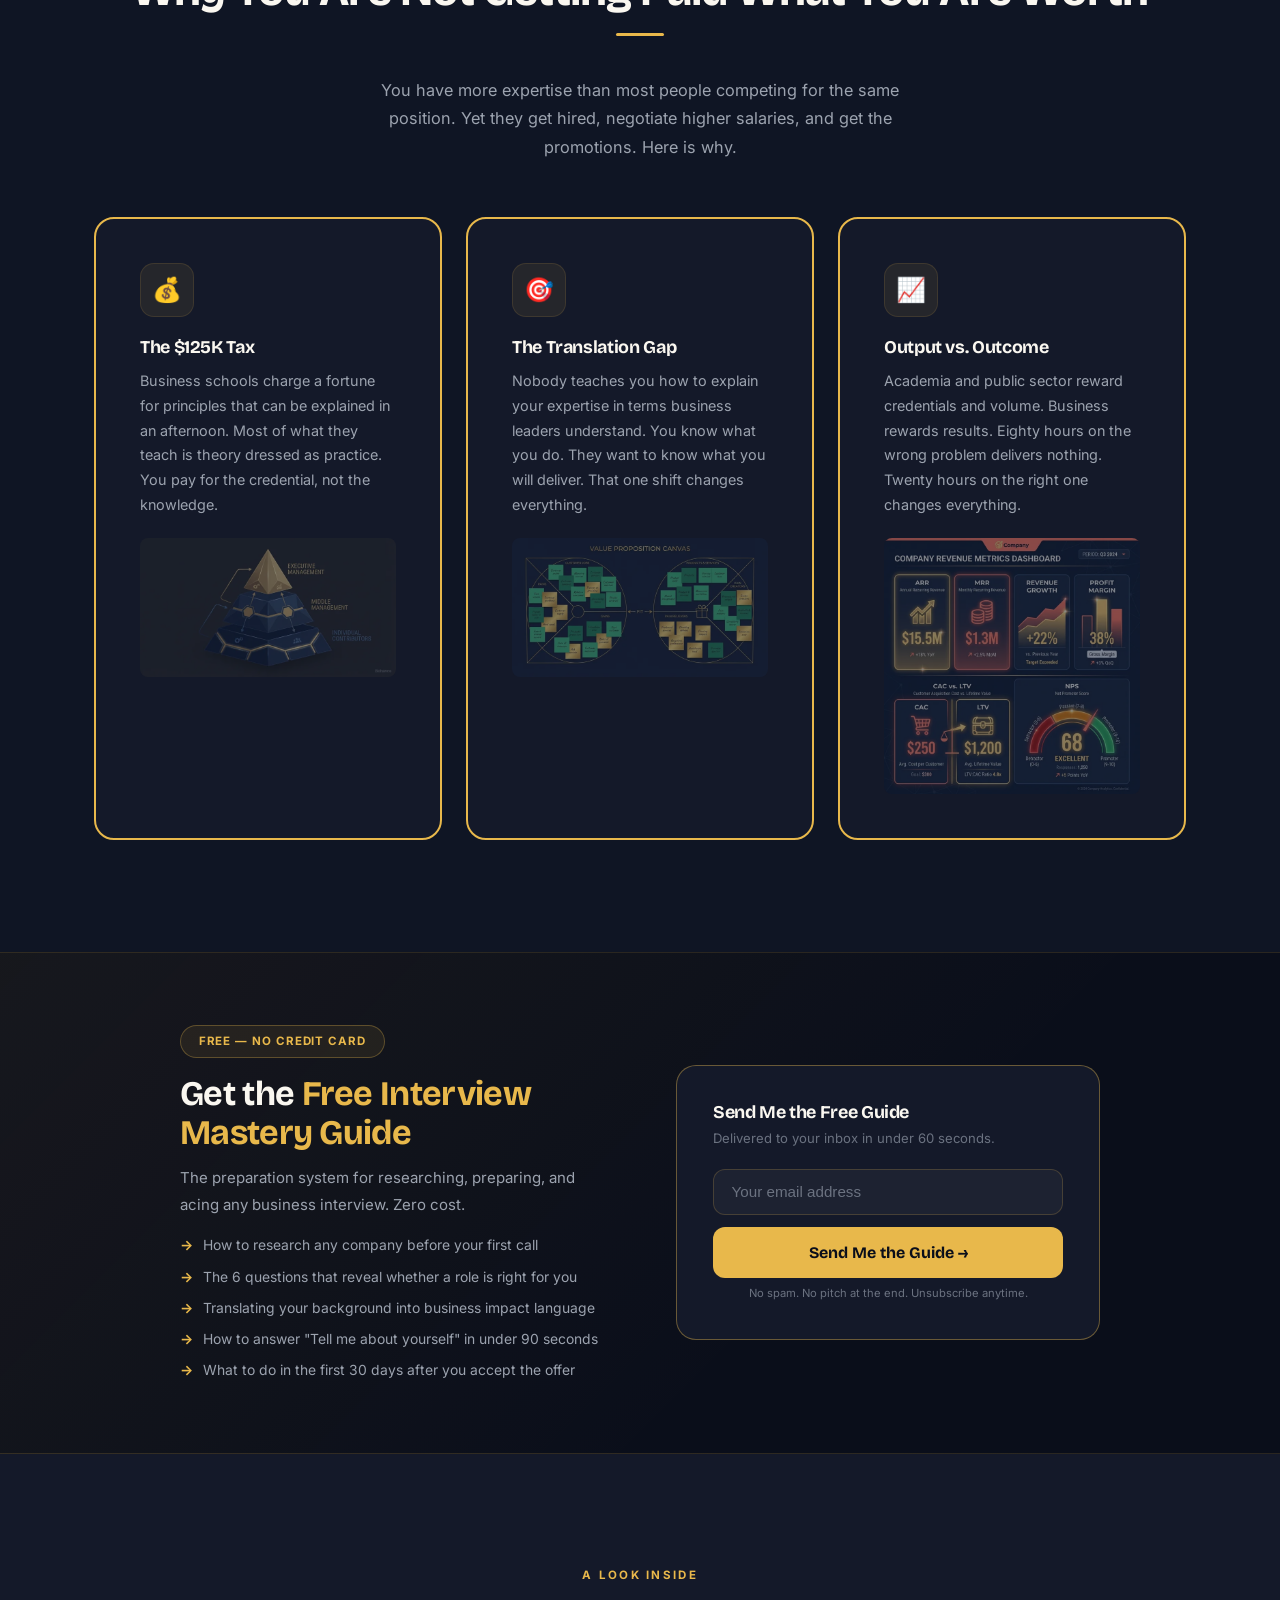
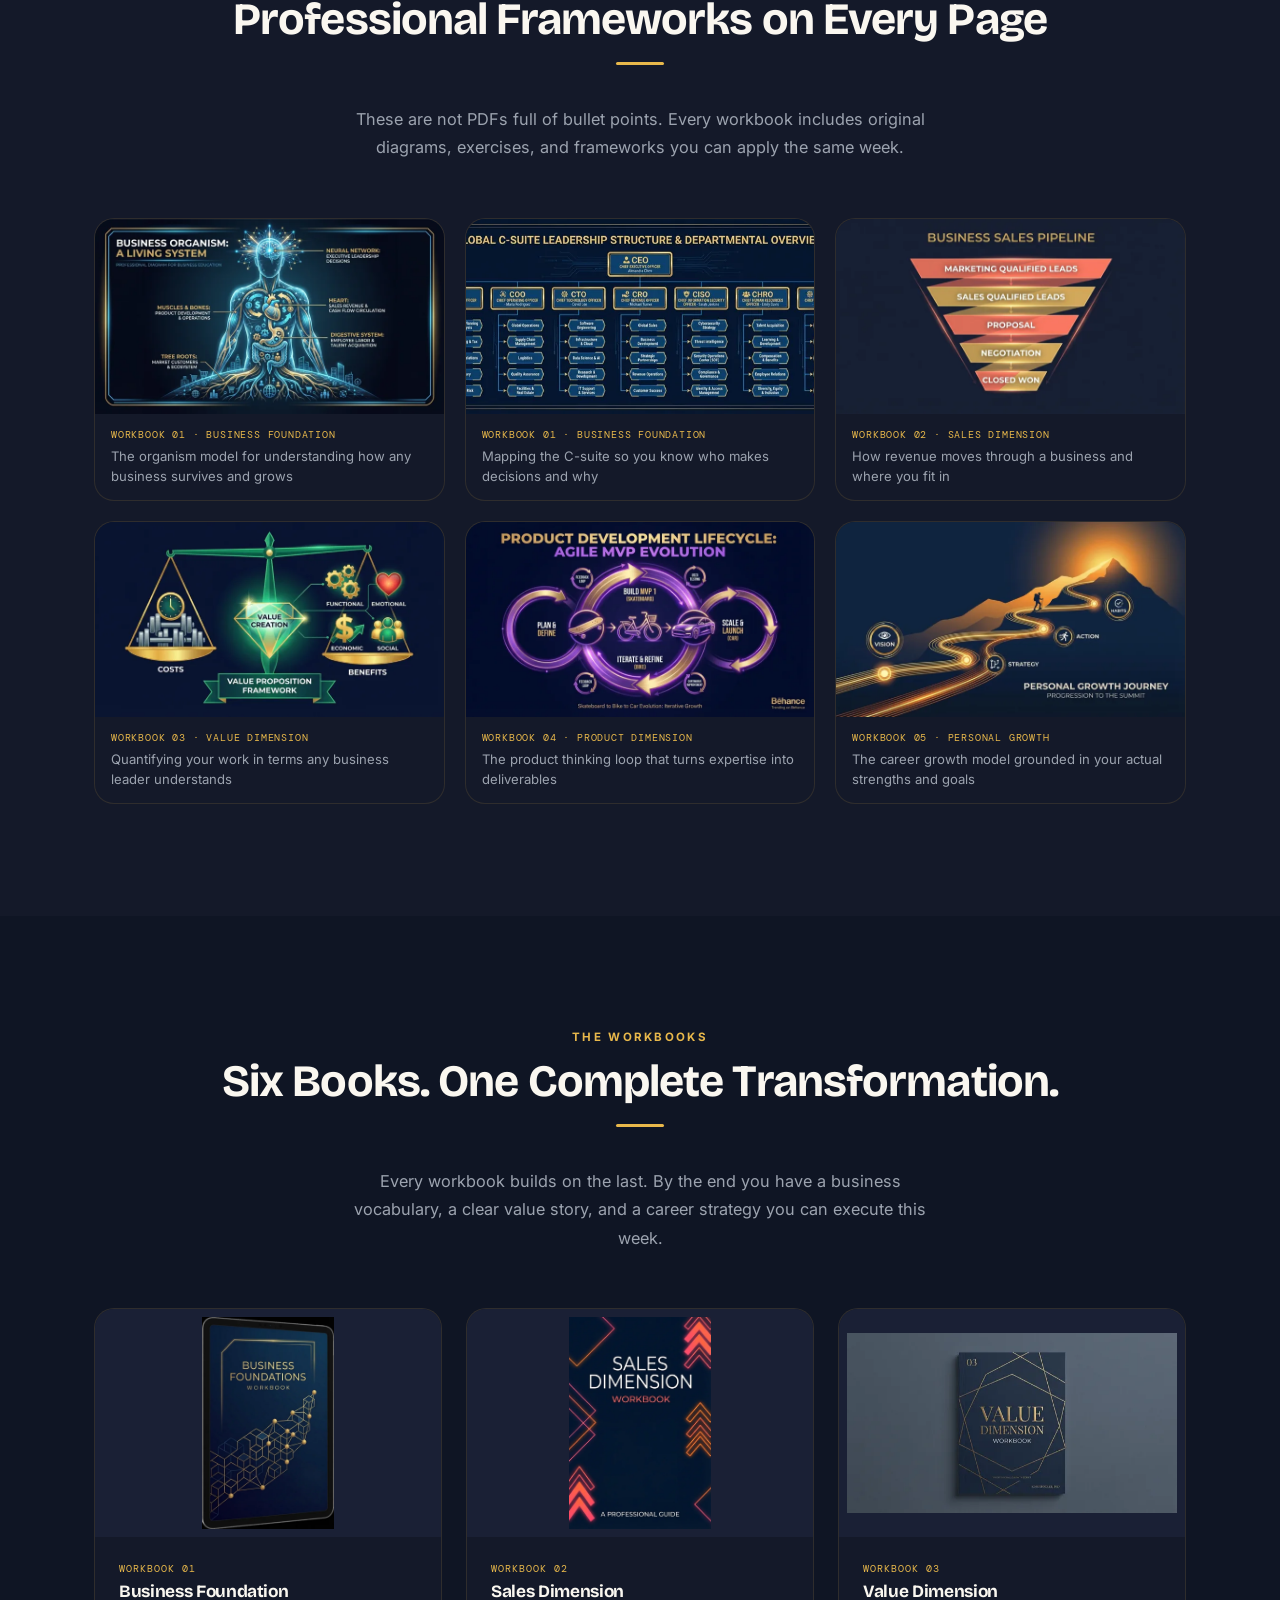
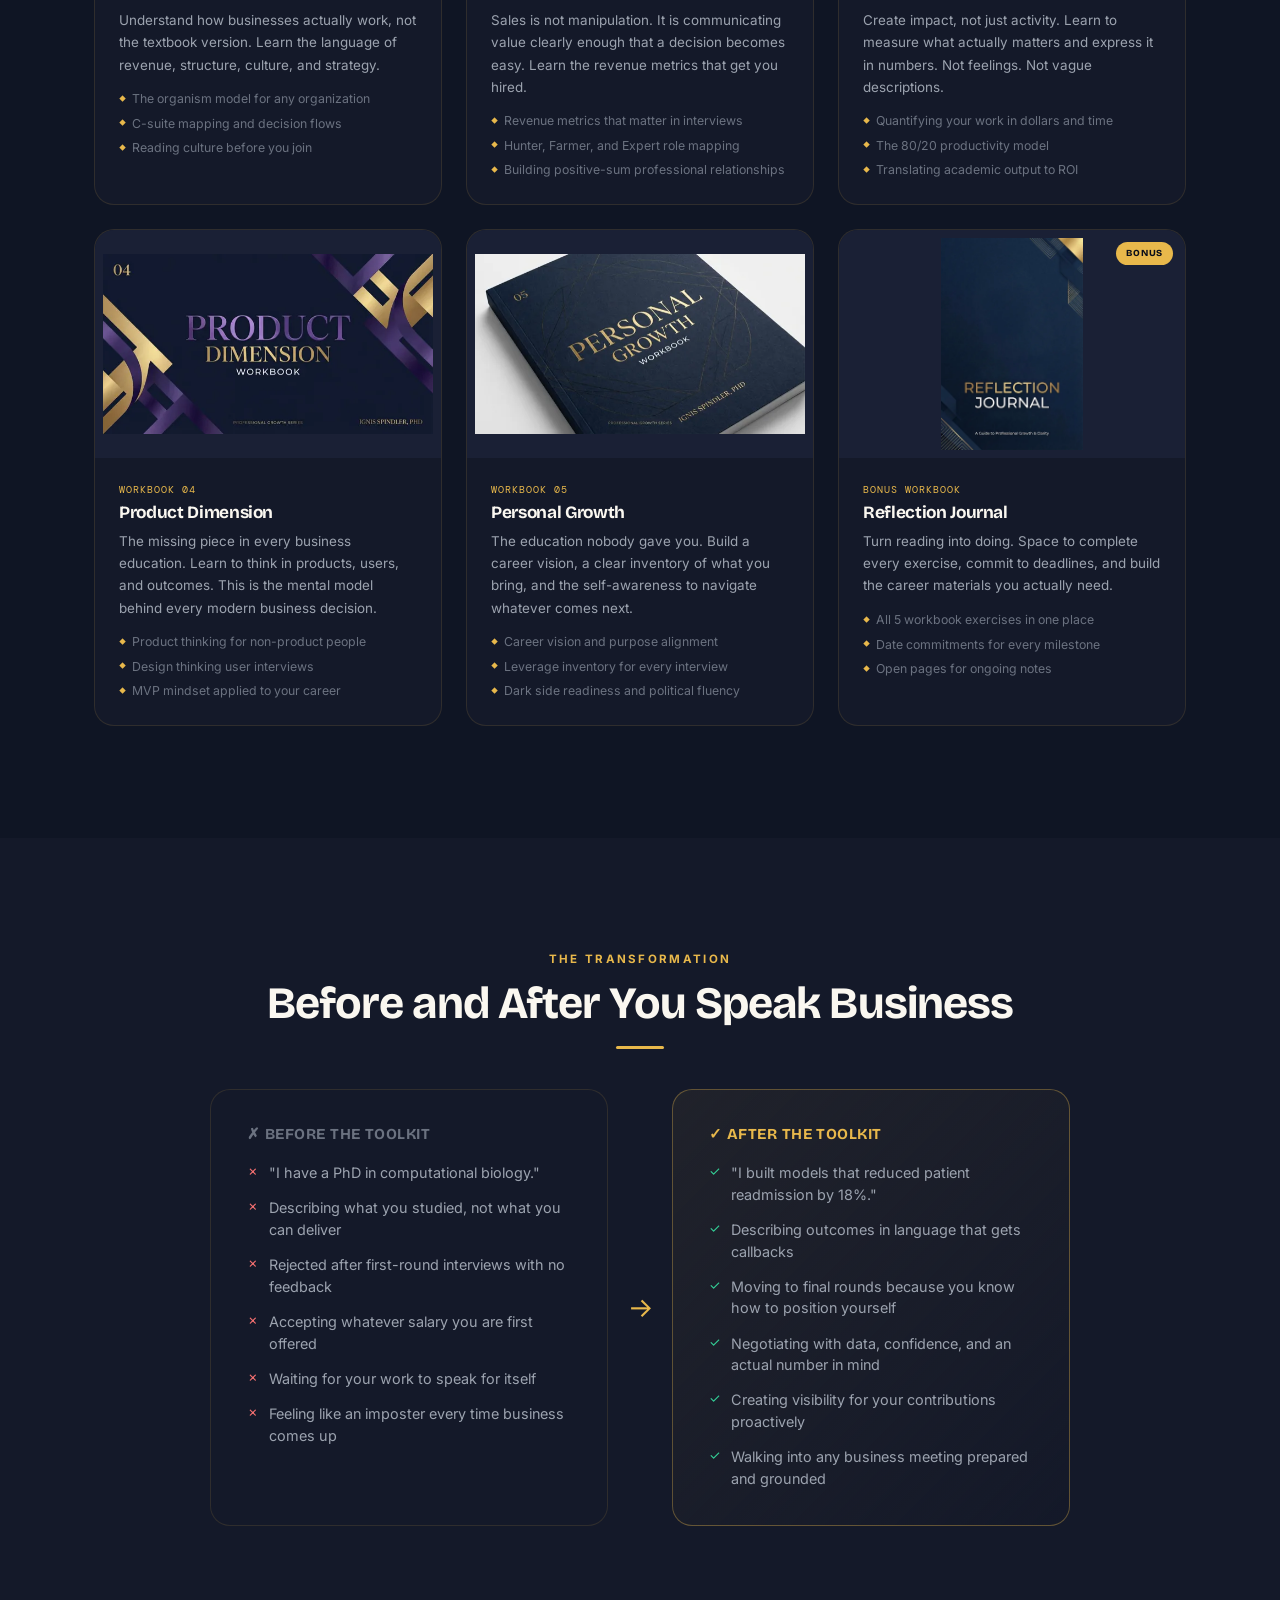
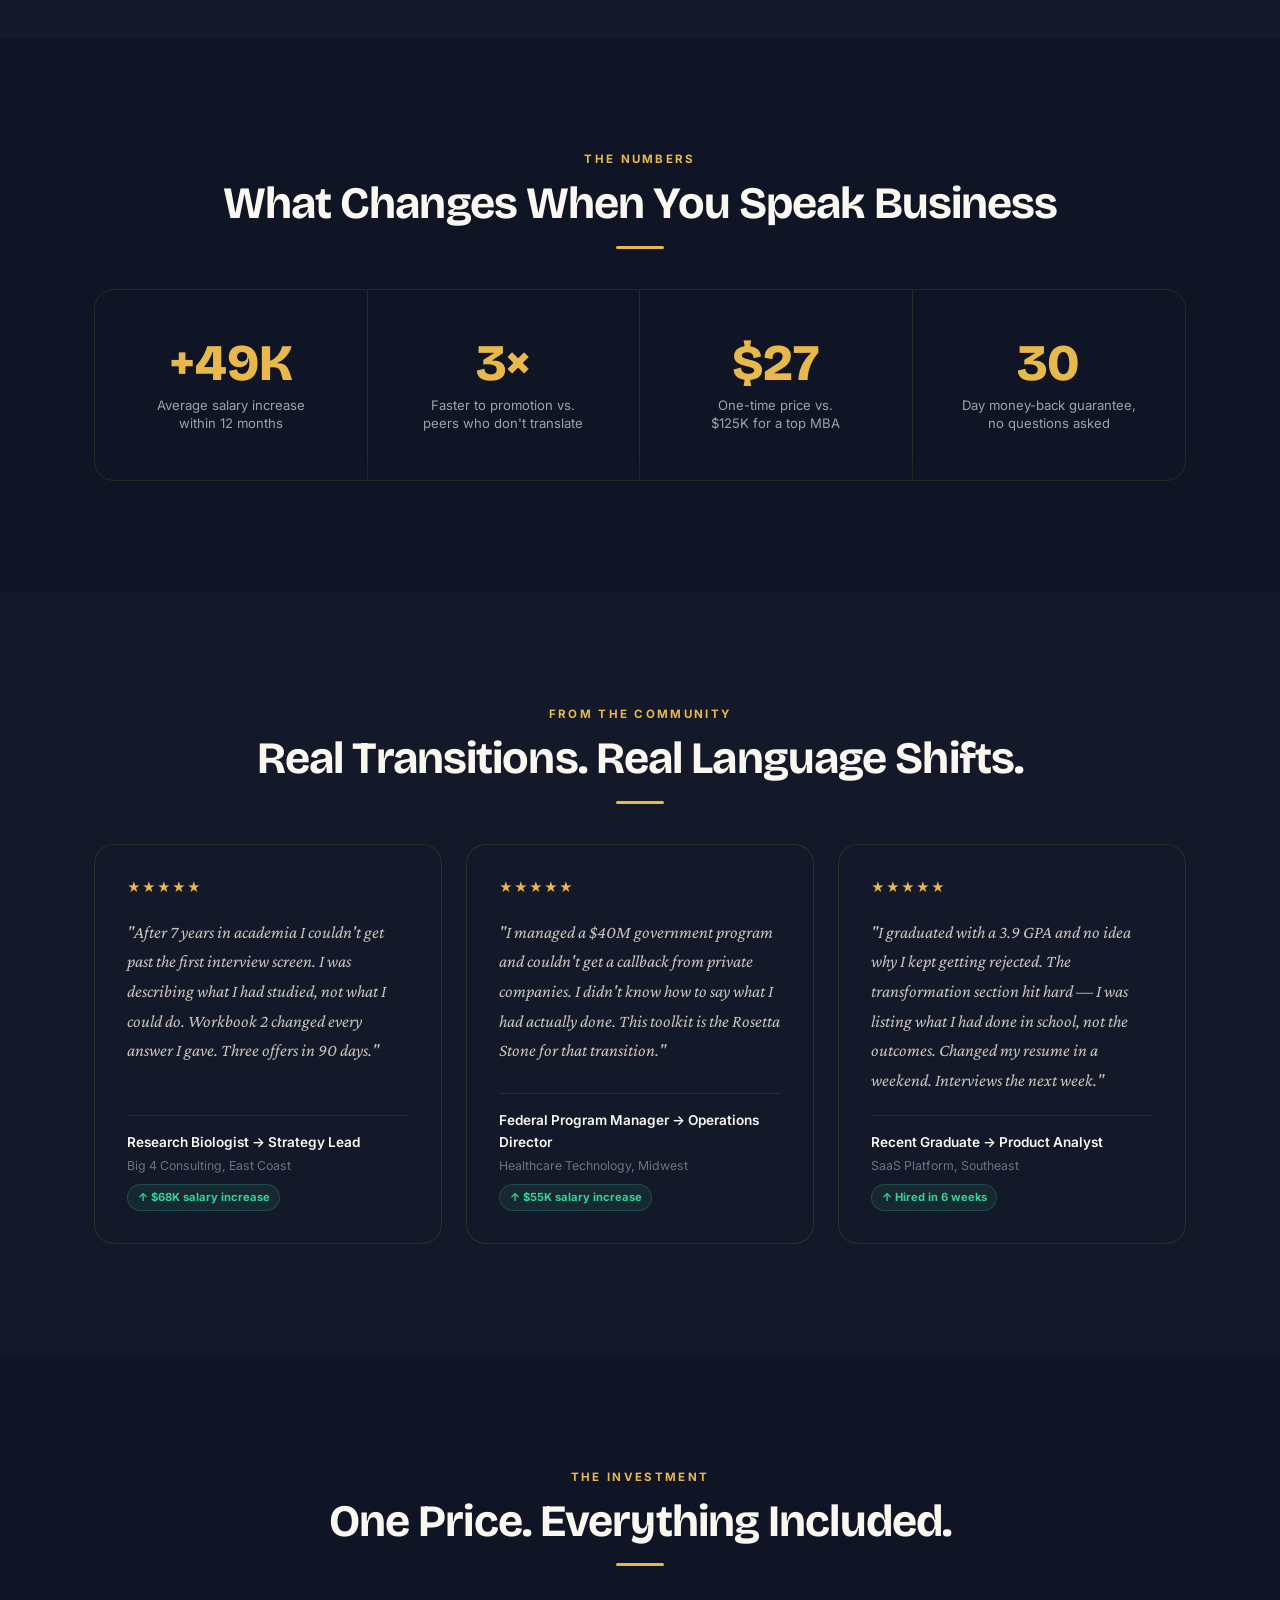
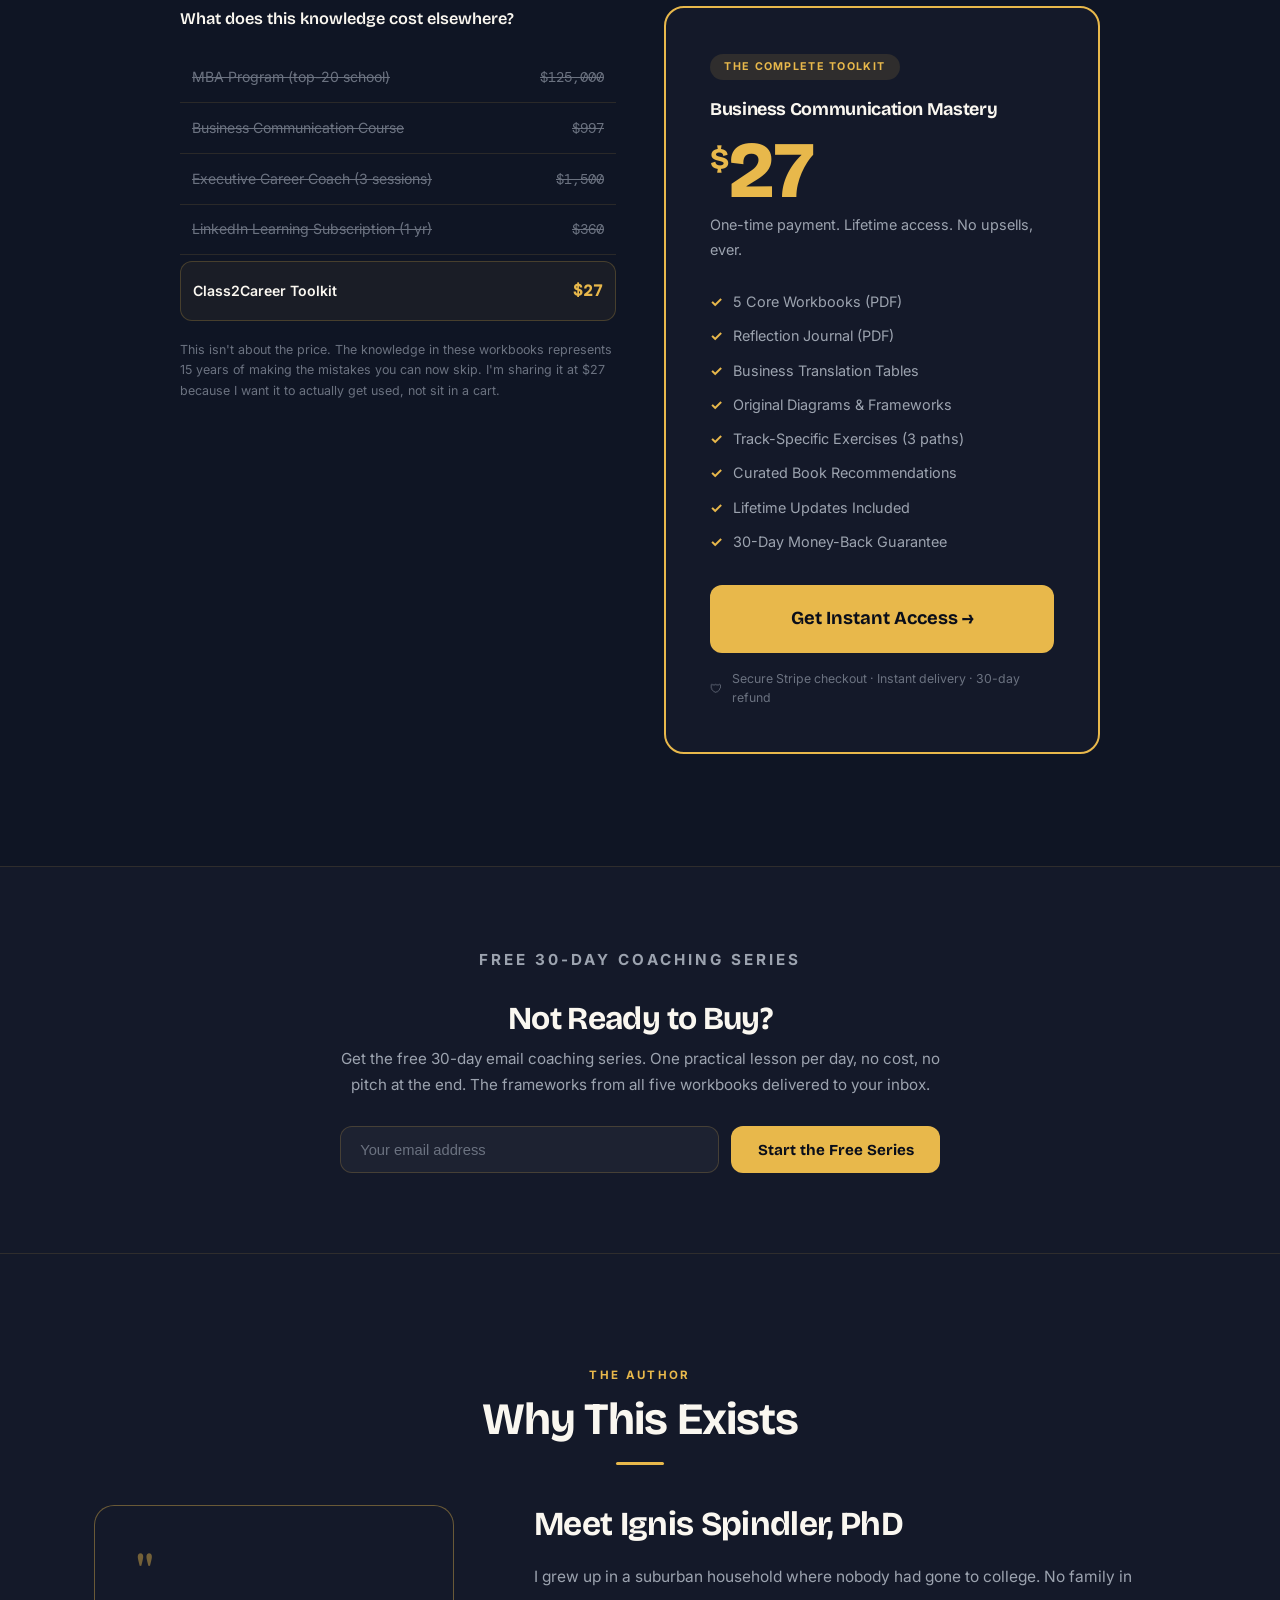
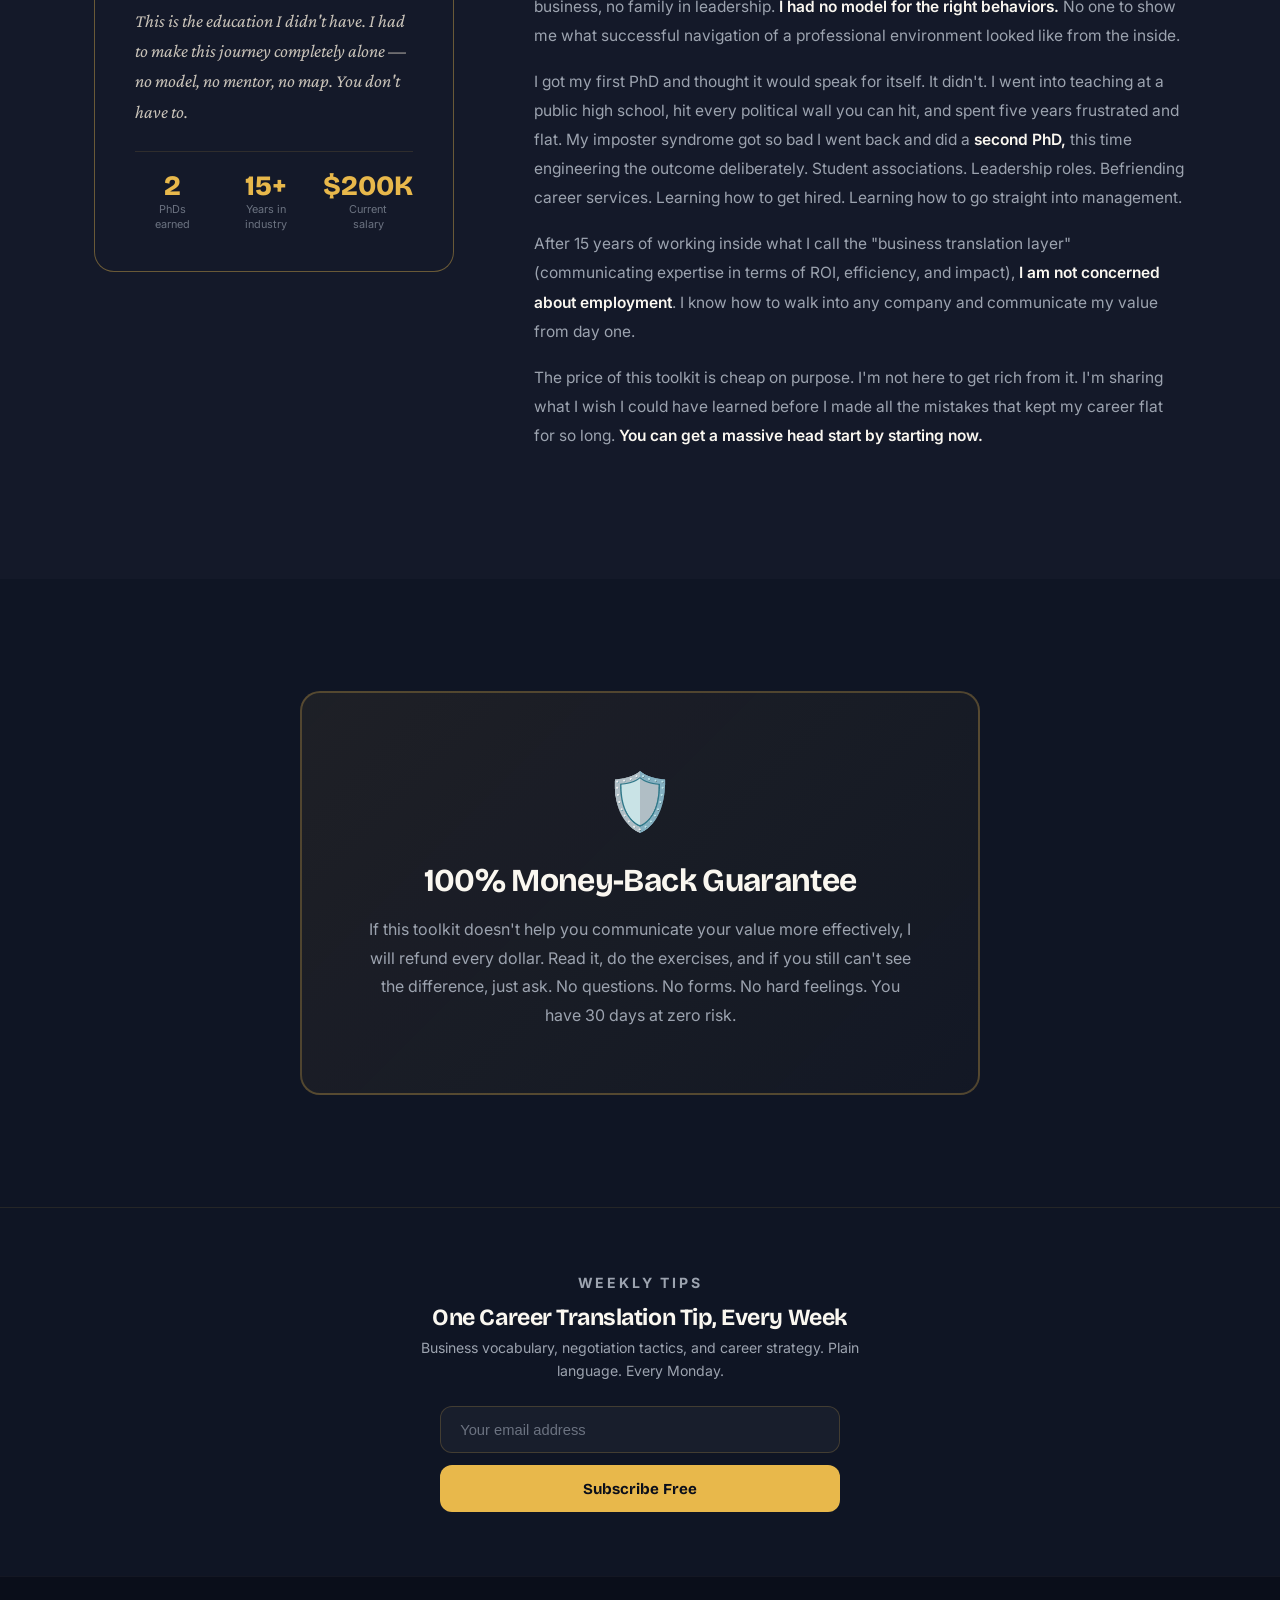
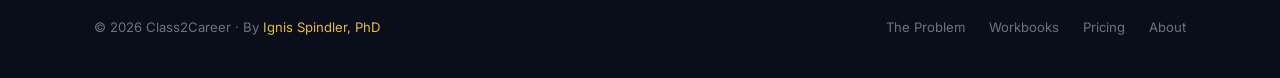
==== commit 8fd3e934: "Update Stripe payment links to live mode" ====
--- a/index.html
+++ b/index.html
@@ -376,7 +376,7 @@
       proofItems: ['MIT', 'Harvard', 'NASA', 'NIH', 'Defense Dept.', 'State Gov.'],
       guideHL: 'Get the <span>Free Interview Mastery Guide</span>',
       guideSub: 'The preparation system for researching, preparing, and acing any business interview. Zero cost.',
-      cohort: 'direct',
+      cohort: 'biztranslation',
       stat: { label: 'Avg. Salary Increase', value: '+$50K', sub: 'within 12 months' }
     }
   };
@@ -448,15 +448,42 @@
       });
     });
 
-    /* Track form submissions */
-    document.querySelectorAll('form').forEach(function(form){
-      form.addEventListener('submit', function(){
-        var t = JSON.parse(localStorage.getItem('c2c_tracker')||'{}');
+    /* Subscribe forms — AJAX submit with success/error state */
+    document.querySelectorAll('form[action="/subscribe"]').forEach(function(form){
+      form.addEventListener('submit', function(e){
+        e.preventDefault();
+
+        /* Analytics */
+        var t  = JSON.parse(localStorage.getItem('c2c_tracker')||'{}');
         var lm = form.querySelector('[name="lead_magnet"]');
         t.email_captured = Date.now();
         t.lead_magnet = lm ? lm.value : 'general';
         localStorage.setItem('c2c_tracker', JSON.stringify(t));
         if (typeof gtag !== 'undefined') gtag('event','lead_capture',{event_category:'conversion',event_label:(lm?lm.value:'general')+'/'+cfg.cohort});
+
+        /* Submit */
+        var btn      = form.querySelector('button[type="submit"]');
+        var origText = btn.textContent;
+        btn.textContent = 'Sending...';
+        btn.disabled = true;
+
+        fetch('/subscribe', { method:'POST', body: new FormData(form) })
+          .then(function(r){ return r.json(); })
+          .then(function(json){
+            if (json.success) {
+              var msg = document.createElement('p');
+              msg.style.cssText = 'color:#E8B84B;font-weight:600;font-size:.95rem;padding:.4rem 0;';
+              msg.textContent = 'Check your inbox. Your guide is on the way.';
+              form.replaceWith(msg);
+            } else {
+              btn.textContent = origText;
+              btn.disabled = false;
+            }
+          })
+          .catch(function(){
+            btn.textContent = origText;
+            btn.disabled = false;
+          });
       });
     });
 
@@ -509,7 +536,7 @@
     <strong>Business Communication Toolkit</strong>
     5 workbooks · journal · 30-day coaching
   </div>
-  <a href="https://buy.stripe.com/test_eVq14m4NN22NbMafCg5kk00" data-stripe data-cta target="_blank" rel="noopener">Get It — $27</a>
+  <a href="https://buy.stripe.com/6oUcN4coDavI3whfTocIE00" data-stripe data-cta target="_blank" rel="noopener">Get It — $27</a>
 </div>
 
 <!-- ══ HERO ═══════════════════════════════════════════════════════════ -->
@@ -527,7 +554,7 @@
           <span id="hero-desc" style="display:block; margin-top:.6rem; font-size:.9rem; color:var(--txt-md);">Used by researchers, scientists, and professionals who are exceptional at what they do but never learned to translate it.</span>
         </p>
         <div class="hero-ctas">
-          <a href="https://buy.stripe.com/test_eVq14m4NN22NbMafCg5kk00" class="btn btn-gold btn-lg" data-stripe data-cta target="_blank" rel="noopener">Get the Toolkit — $27</a>
+          <a href="https://buy.stripe.com/6oUcN4coDavI3whfTocIE00" class="btn btn-gold btn-lg" data-stripe data-cta target="_blank" rel="noopener">Get the Toolkit — $27</a>
           <a href="#workbooks" class="btn btn-ghost btn-lg">See What's Inside</a>
         </div>
         <div class="hero-meta">
@@ -887,7 +914,7 @@
           <li><span class="ck">✓</span> Lifetime Updates Included</li>
           <li><span class="ck">✓</span> 30-Day Money-Back Guarantee</li>
         </ul>
-        <a href="https://buy.stripe.com/test_eVq14m4NN22NbMafCg5kk00" class="pcta" data-stripe data-cta target="_blank" rel="noopener">Get Instant Access →</a>
+        <a href="https://buy.stripe.com/6oUcN4coDavI3whfTocIE00" class="pcta" data-stripe data-cta target="_blank" rel="noopener">Get Instant Access →</a>
         <div class="pguarantee"><span>🛡</span><span>Secure Stripe checkout · Instant delivery · 30-day refund</span></div>
       </div>
     </div>
